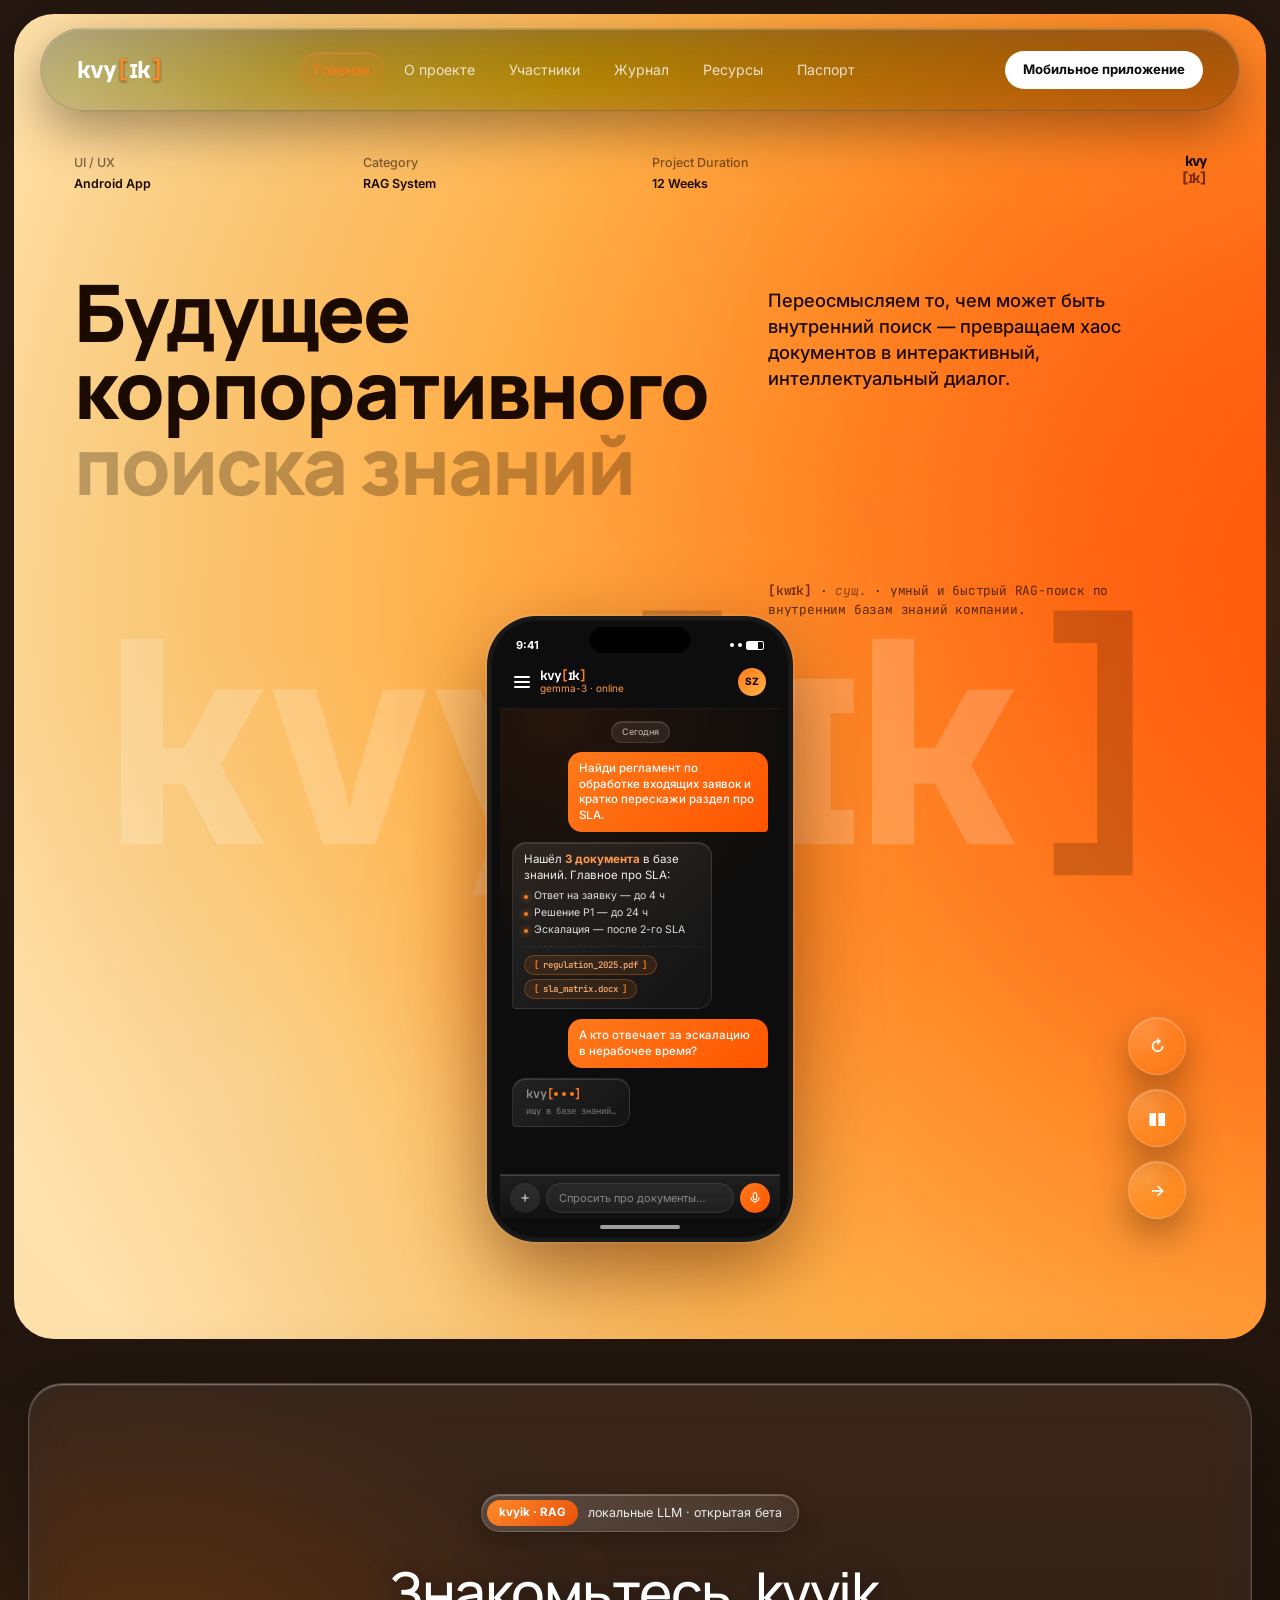
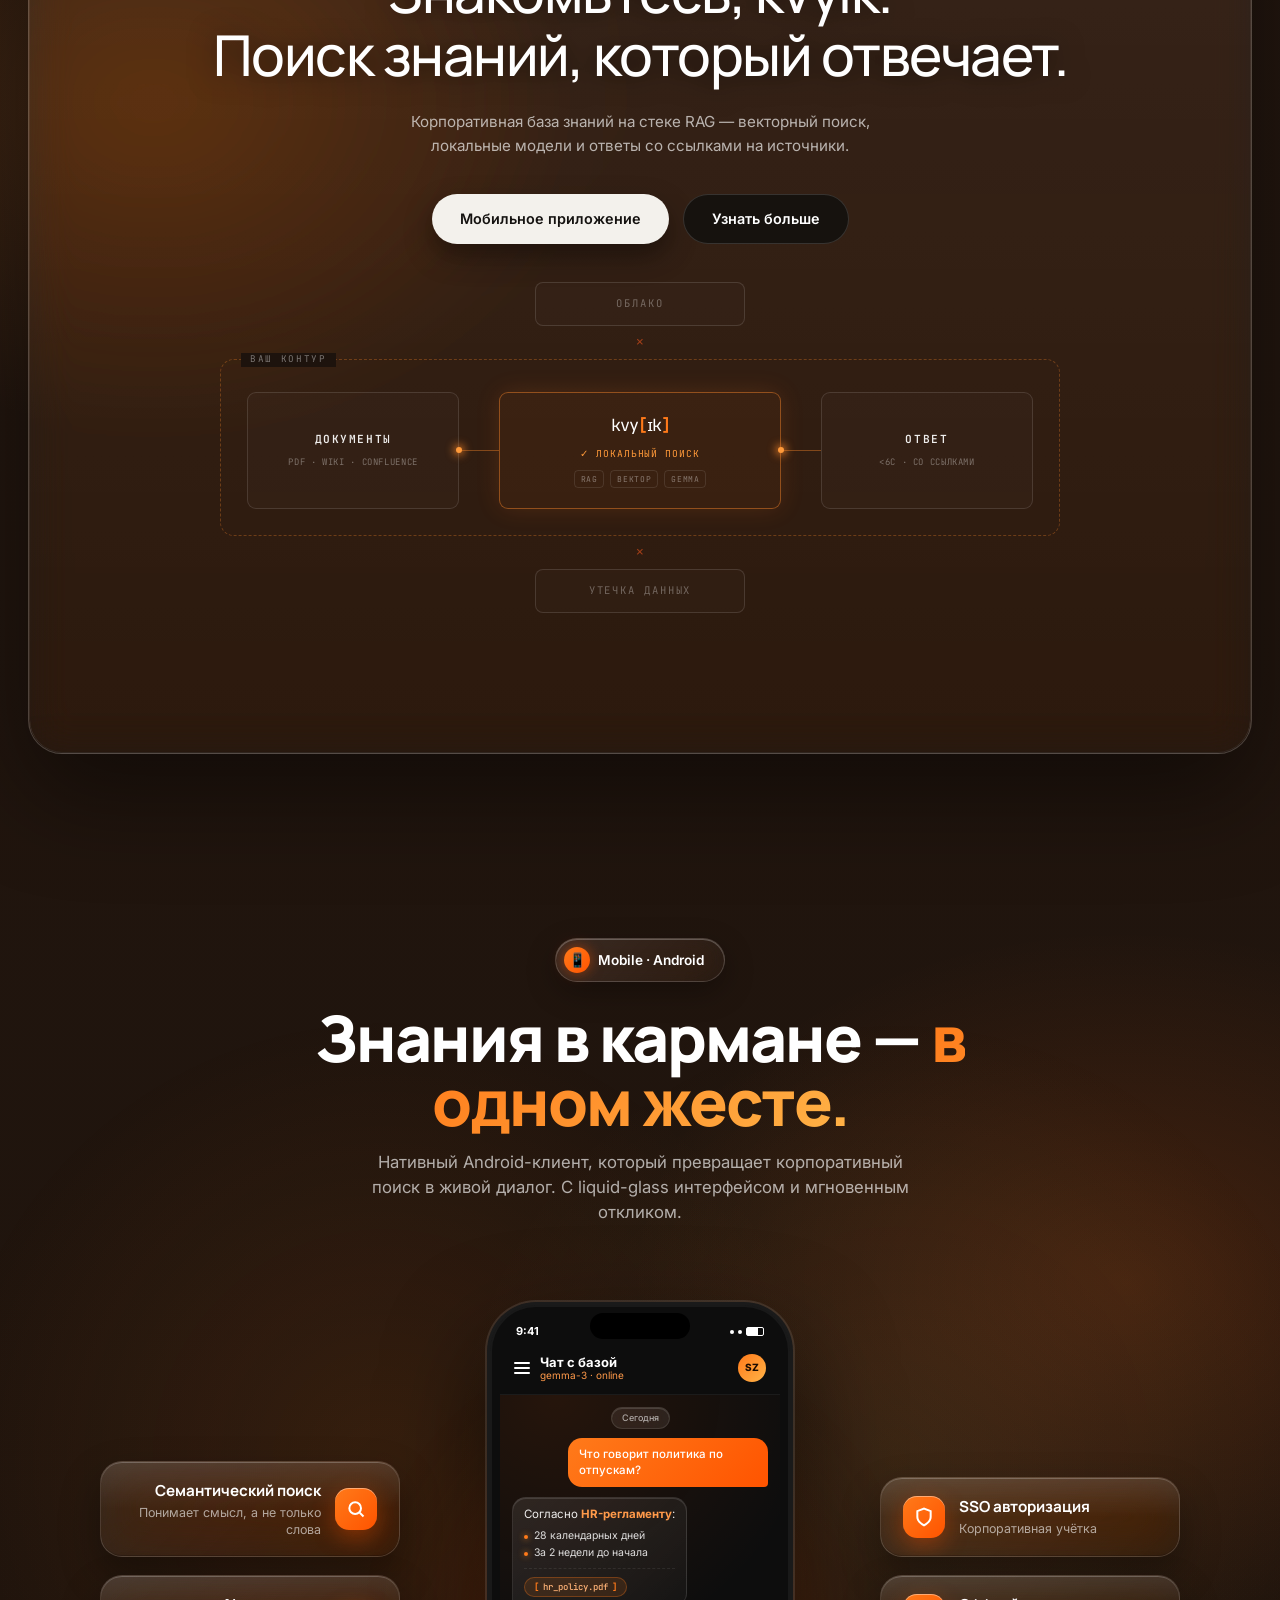
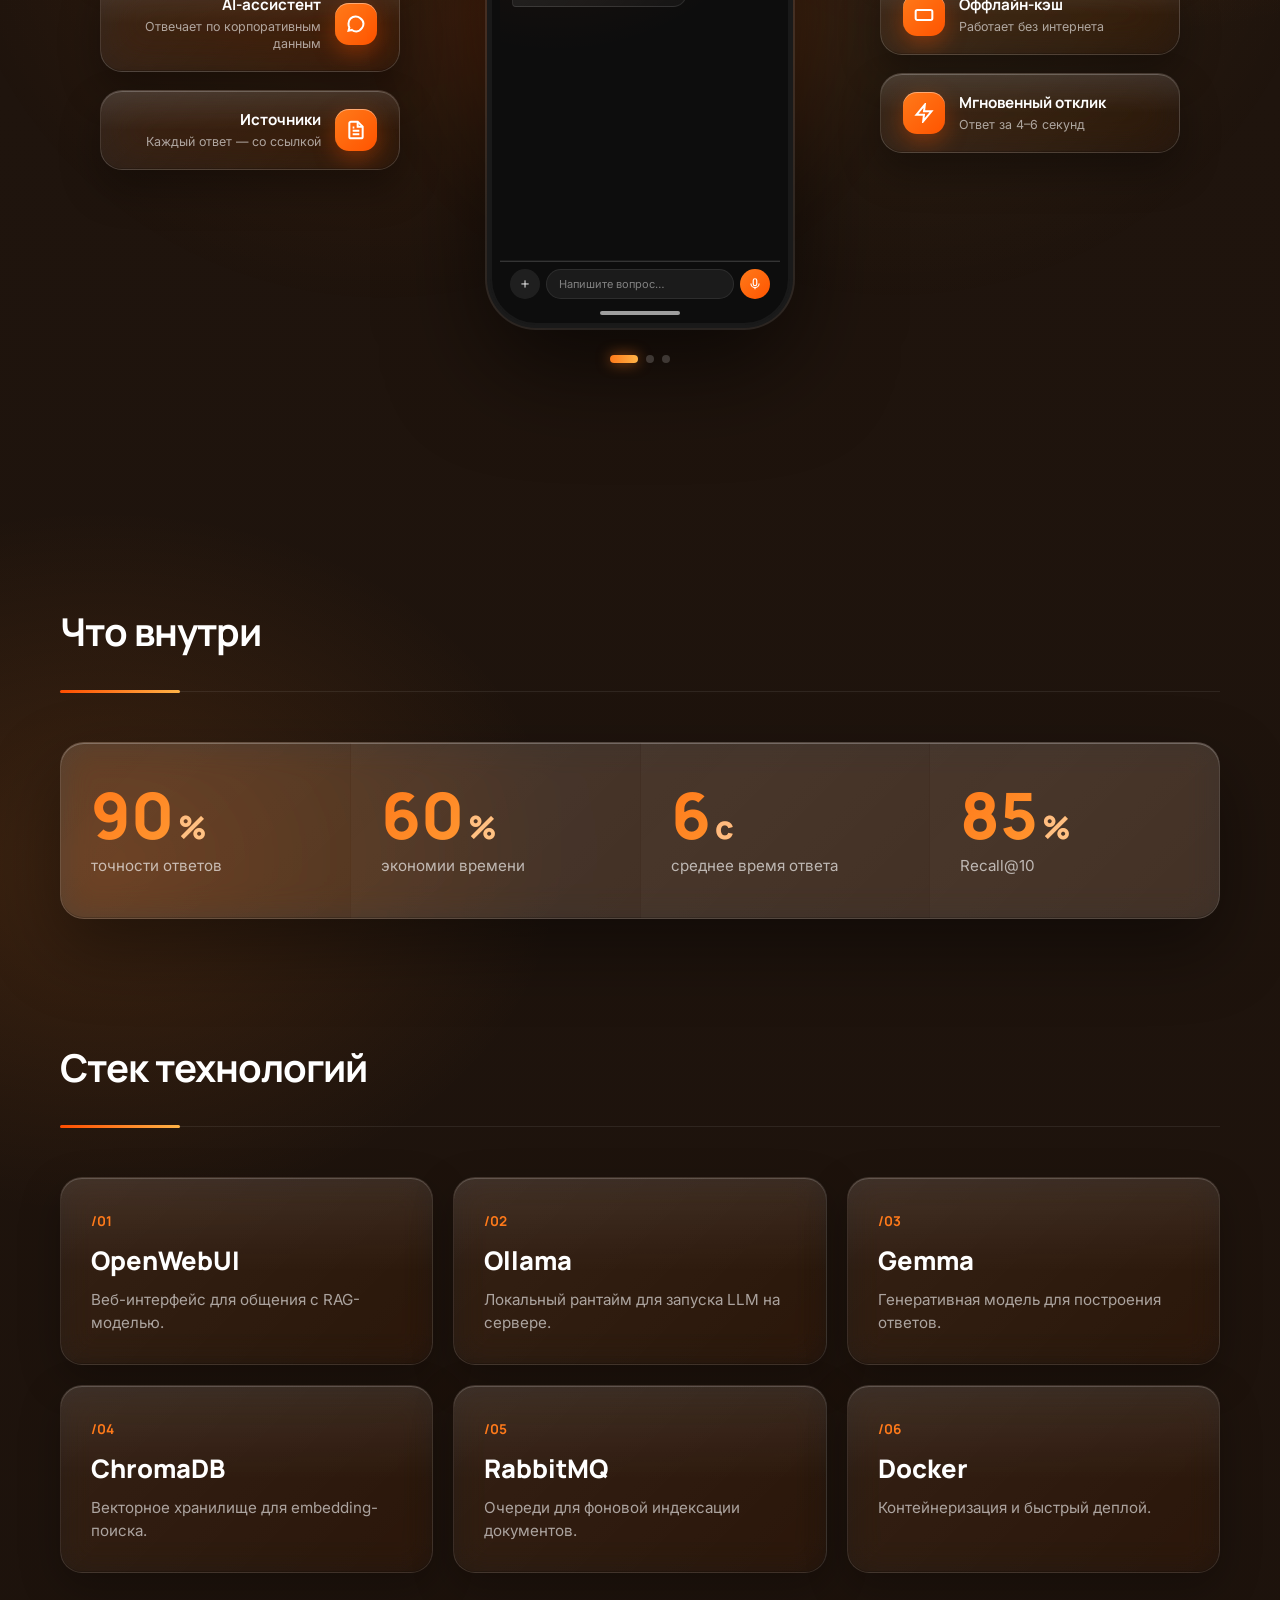
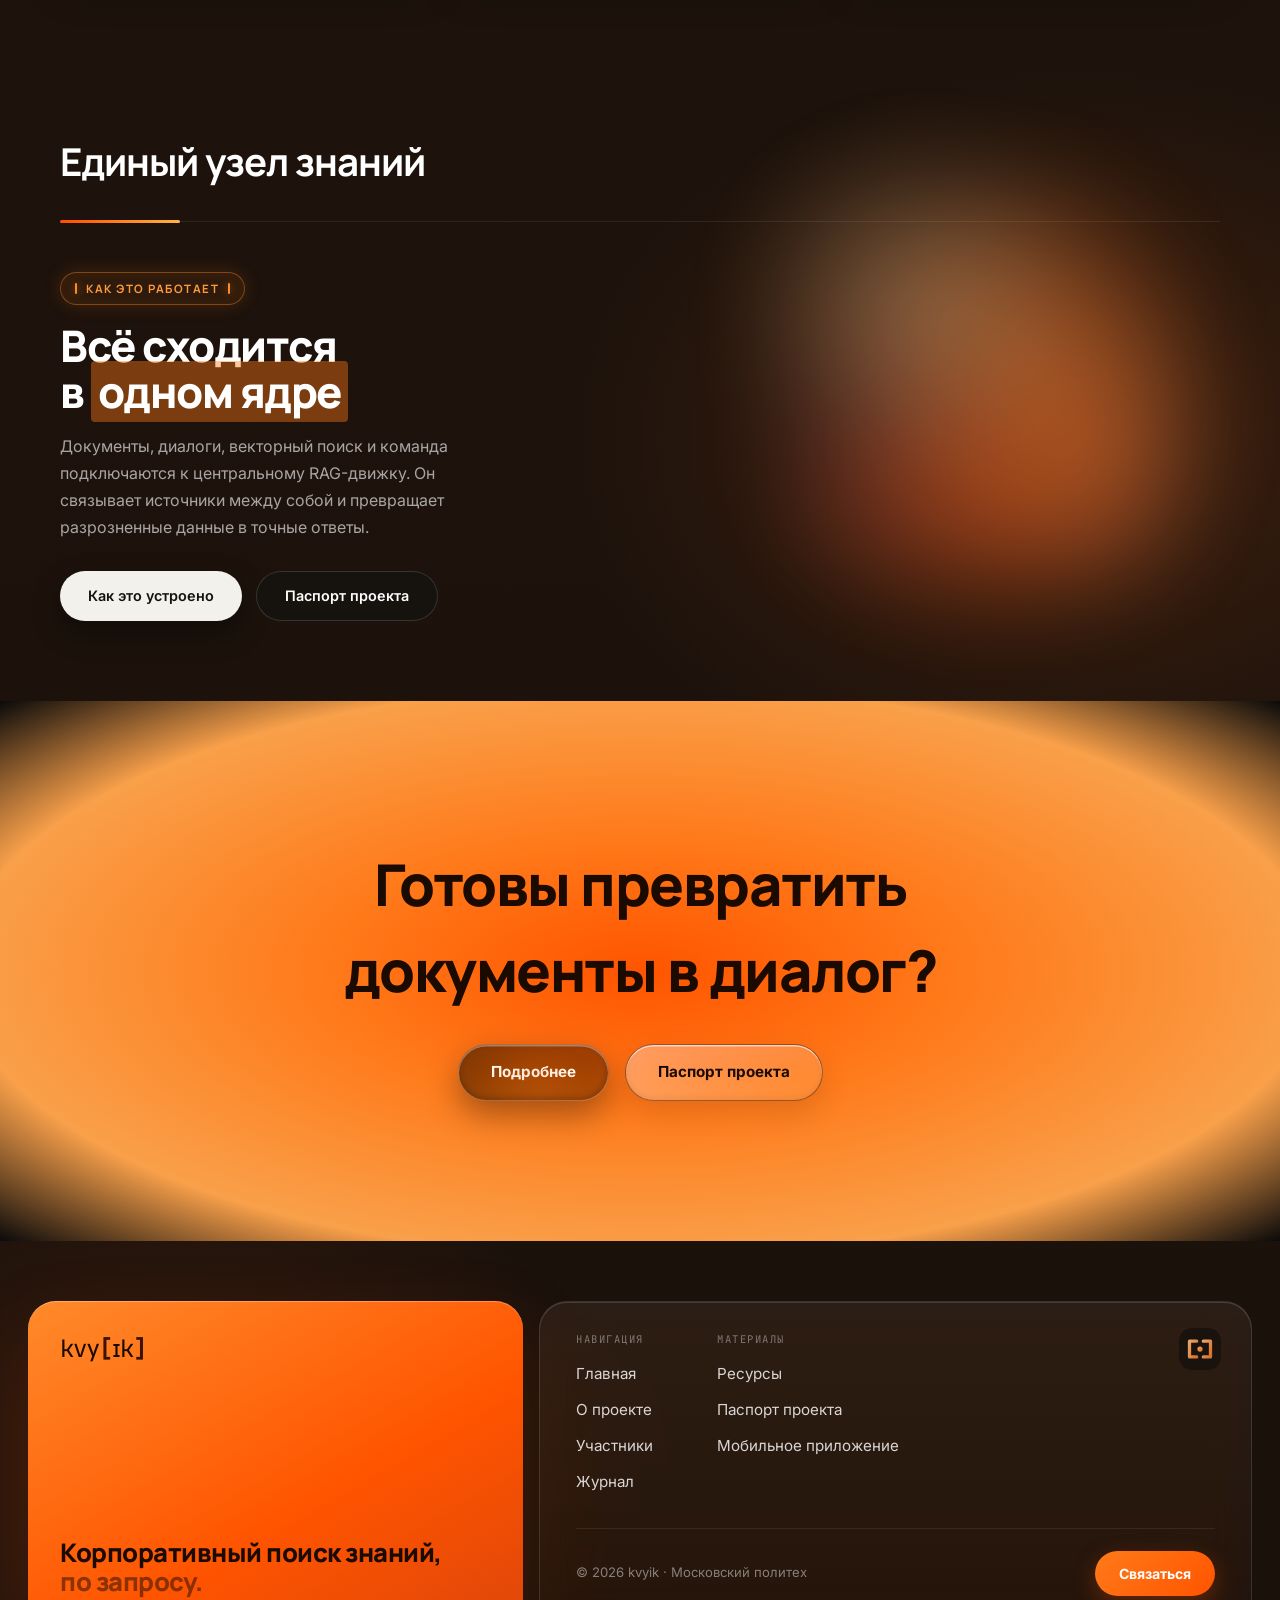
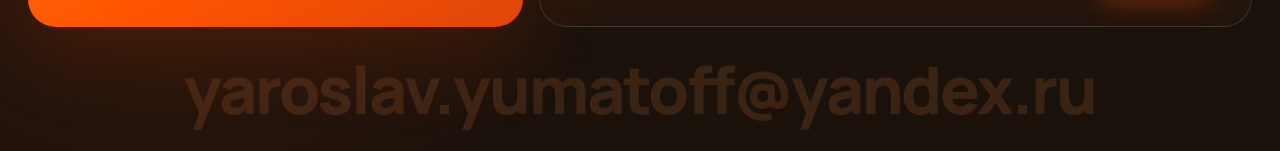
==== site/index.html @ cb96a6ef "feat(site): анимированные искры + дыхание painterly-фона в «Узле знаний» - поднимающиеся оранжевые e" ====
<!DOCTYPE html>
<html lang="ru">
<head>
    <meta charset="UTF-8">
    <meta name="viewport" content="width=device-width, initial-scale=1.0">
    <title>kvyik | RAG-as-a-Service</title>

    <link rel="stylesheet" href="css/style.css">

    <link href="https://fonts.googleapis.com/css2?family=Inter:wght@300;400;500;600;700;800;900&family=Manrope:wght@400;600;700;800&family=JetBrains+Mono:wght@500;700&display=swap" rel="stylesheet">
    <link rel="icon" type="image/svg+xml" href="assets/favicon.svg">
</head>
<body class="kvyyk-body home">

<!-- unified page background — flows below the hero -->
<div class="home-bg" aria-hidden="true"></div>

<div id="progress-bar"></div>

<!-- Liquid Glass refraction filter (feDisplacementMap) -->
<svg class="lg-filter" aria-hidden="true" width="0" height="0" style="position:absolute;overflow:hidden">
    <filter id="lg-distortion" x="-20%" y="-20%" width="140%" height="140%" color-interpolation-filters="sRGB">
        <feTurbulence type="fractalNoise" baseFrequency="0.008 0.011" numOctaves="2" seed="42" result="noise"/>
        <feGaussianBlur in="noise" stdDeviation="2.4" result="soft"/>
        <feDisplacementMap in="SourceGraphic" in2="soft" scale="55" xChannelSelector="R" yChannelSelector="G"/>
    </filter>
</svg>
<nav class="nb-nav">
    <div class="nb-nav-inner">
        <a href="index.html" class="nb-brand kvy-logo kvy-anim"><span class="kvy">kvy</span><span class="kvy-br br-l">[</span><span class="l-ik">ɪk</span><span class="l-dots"><i></i><i></i><i></i></span><span class="kvy-br br-r">]</span></a>
        <ul class="nb-links">
            <li><a href="index.html" class="active-link">Главная</a></li>
            <li><a href="about.html">О проекте</a></li>
            <li><a href="team.html">Участники</a></li>
            <li><a href="journal.html">Журнал</a></li>
            <li><a href="resources.html">Ресурсы</a></li>
            <li><a href="passport.html">Паспорт</a></li>
        </ul>
        <a href="mobile.html" class="nb-mob-btn">Мобильное приложение</a>
    </div>
</nav>

<!-- ============ HERO BLOCK ============ -->
<section class="nb-hero">

    <!-- top meta strip -->
    <div class="nb-meta-strip">
        <div class="nb-meta-col">
            <span class="nb-meta-label">UI / UX</span>
            <span class="nb-meta-val">Android App</span>
        </div>
        <div class="nb-meta-col">
            <span class="nb-meta-label">Category</span>
            <span class="nb-meta-val">RAG System</span>
        </div>
        <div class="nb-meta-col">
            <span class="nb-meta-label">Project Duration</span>
            <span class="nb-meta-val">12 Weeks</span>
        </div>
        <div class="nb-meta-col nb-meta-mark kvy-logo">
            <span>kvy</span><span>[ɪk]</span>
        </div>
    </div>

    <!-- title grid -->
    <div class="nb-hero-grid">
        <h1 class="nb-headline">
            Будущее <br>
            корпоративного <br>
            <span class="nb-ghost">поиска знаний</span>
        </h1>

        <p class="nb-sub">
            Переосмысляем то, чем может быть
            внутренний поиск — превращаем
            хаос документов в интерактивный,
            интеллектуальный диалог.
        </p>

        <p class="nb-dict">
            <span class="nb-ipa">[kwɪk]</span> · <i>сущ.</i> ·
            умный и быстрый RAG-поиск по внутренним базам знаний компании.
        </p>
    </div>

    <!-- giant background brand text -->
    <div class="nb-bg-brand kvy-logo">kvy<span class="kvy-br">[</span>ɪk<span class="kvy-br">]</span></div>

    <!-- left side meta -->
    <div class="nb-side nb-side-left">
        <div class="nb-side-row">
            <span class="nb-side-label">kvyik</span>
            <span class="nb-side-val">RAG App</span>
        </div>
        <div class="nb-side-row nb-side-row-mid">
            <span class="nb-side-label">Project Type:</span>
            <span class="nb-side-val">AI-as-a-Service</span>
        </div>
    </div>

    <!-- right side meta -->
    <div class="nb-side nb-side-right">
        <div class="nb-side-row">
            <span class="nb-side-label">Jun 12</span>
            <span class="nb-side-val">2026</span>
        </div>
        <div class="nb-side-row nb-side-row-mid">
            <span class="nb-side-label">Stack:</span>
            <span class="nb-side-val">
                Ollama<br>
                ChromaDB<br>
                Gemma<br>
                OpenWebUI
            </span>
        </div>
        <div class="nb-side-row">
            <span class="nb-side-label">Location:</span>
            <span class="nb-side-val">Московский политех</span>
        </div>
    </div>

    <!-- ============ ANDROID PHONE MOCKUP — RAG UI ============ -->
    <div class="nb-phone-wrap">

        <!-- soft glow behind phone -->
        <div class="nb-phone-glow"></div>

        <div class="nb-phone">
            <div class="nb-phone-notch"></div>

            <!-- status bar -->
            <div class="nb-status">
                <span class="nb-status-time">9:41</span>
                <div class="nb-status-icons">
                    <span class="nb-dot"></span>
                    <span class="nb-dot"></span>
                    <span class="nb-bat"></span>
                </div>
            </div>

            <!-- app header -->
            <div class="nb-app-head">
                <div class="nb-app-burger">
                    <span></span><span></span><span></span>
                </div>
                <div class="nb-app-title">
                    <span class="nb-app-name kvy-logo">kvy<span class="kvy-br">[</span>ɪk<span class="kvy-br">]</span></span>
                    <span class="nb-app-sub">gemma-3 · online</span>
                </div>
                <div class="nb-app-avatar">SZ</div>
            </div>

            <!-- chat scroll area -->
            <div class="nb-chat">

                <!-- date pill -->
                <div class="nb-chat-pill">Сегодня</div>

                <!-- user msg -->
                <div class="nb-msg nb-msg-user">
                    <div class="nb-bubble nb-bubble-user">
                        Найди регламент по обработке
                        входящих заявок и кратко
                        перескажи раздел про SLA.
                    </div>
                </div>

                <!-- assistant msg -->
                <div class="nb-msg nb-msg-bot">
                    <div class="nb-bubble nb-bubble-bot">
                        <p>Нашёл <b>3 документа</b> в базе знаний.
                        Главное про SLA:</p>
                        <ul class="nb-bubble-list">
                            <li>Ответ на заявку — до 4 ч</li>
                            <li>Решение P1 — до 24 ч</li>
                            <li>Эскалация — после 2-го SLA</li>
                        </ul>

                        <!-- source chips -->
                        <div class="nb-sources">
                            <span class="nb-source-chip kvy-logo"><span class="kvy-br">[</span>regulation_2025.pdf<span class="kvy-br">]</span></span>
                            <span class="nb-source-chip kvy-logo"><span class="kvy-br">[</span>sla_matrix.docx<span class="kvy-br">]</span></span>
                        </div>
                    </div>
                </div>

                <!-- user follow-up -->
                <div class="nb-msg nb-msg-user">
                    <div class="nb-bubble nb-bubble-user">
                        А кто отвечает за эскалацию
                        в нерабочее время?
                    </div>
                </div>

                <!-- loader: searching for the follow-up -->
                <div class="nb-msg nb-msg-bot">
                    <div class="nb-bubble nb-bubble-bot nb-bubble-typing">
                        <span class="kvy-loader">
                            <span class="ll-kvy">kvy</span><span class="ll-bl">[</span><span class="ll-inner"><i></i><i></i><i></i></span><span class="ll-br">]</span>
                        </span>
                        <span class="nb-loader-text">ищу в базе знаний…</span>
                    </div>
                </div>

            </div>

            <!-- composer -->
            <div class="nb-composer">
                <button class="nb-comp-btn">＋</button>
                <div class="nb-comp-field">
                    Спросить про документы…
                </div>
                <button class="nb-comp-mic">
                    <svg viewBox="0 0 24 24" fill="none" stroke="#fff" stroke-width="2">
                        <rect x="9" y="3" width="6" height="12" rx="3"/>
                        <path d="M5 11a7 7 0 0014 0M12 18v3"/>
                    </svg>
                </button>
            </div>

            <!-- home indicator -->
            <div class="nb-home-ind"></div>
        </div>
    </div>

    <!-- floating right action stack -->
    <div class="nb-fab-stack">
        <div class="nb-fab"><span>↻</span></div>
        <div class="nb-fab"><span>▮▮</span></div>
        <div class="nb-fab"><span>→</span></div>
    </div>

</section>

<!-- ============ DARK INSIGHTS BLOCK ============ -->
<section class="nb-dark">

    <div class="nb-dark-badge">
        <span class="nb-db-pill">kvyik · RAG</span>
        локальные LLM · открытая бета
    </div>

    <h2 class="nb-dark-title">
        Знакомьтесь, kvyik.<br>
        Поиск знаний, который отвечает.
    </h2>

    <p class="nb-dark-sub">
        Корпоративная база знаний на стеке RAG —
        векторный поиск, локальные модели и ответы
        со ссылками на источники.
    </p>

    <div class="nb-dark-cta">
        <a href="mobile.html" class="nb-dk-btn light">Мобильное приложение</a>
        <a href="about.html" class="nb-dk-btn dark">Узнать больше</a>
    </div>

    <!-- flying orange data streaks -->
    <div class="nb-dash-field" aria-hidden="true">
        <span class="nb-dash" style="top:4%;width:200px;animation-duration:11s;animation-delay:0s"></span>
        <span class="nb-dash rev" style="top:8%;width:150px;animation-duration:9.5s;animation-delay:2.2s"></span>
        <span class="nb-dash" style="top:12%;width:260px;animation-duration:13s;animation-delay:1.0s"></span>
        <span class="nb-dash rev" style="top:76%;width:180px;animation-duration:10.5s;animation-delay:3.0s"></span>
        <span class="nb-dash" style="top:82%;width:230px;animation-duration:12s;animation-delay:1.4s"></span>
        <span class="nb-dash rev" style="top:88%;width:150px;animation-duration:9s;animation-delay:.5s"></span>
        <span class="nb-dash" style="top:94%;width:280px;animation-duration:14s;animation-delay:2.6s"></span>
    </div>

    <!-- RAG pipeline visualization -->
    <div class="nb-pipe" aria-hidden="true">
        <div class="nb-pipe-off">Облако</div>
        <div class="nb-pipe-cross">✕</div>
        <div class="nb-pipe-flow">
            <span class="nb-pipe-label">Ваш контур</span>
            <div class="nb-pipe-stage">
                <div class="nb-pipe-box">
                    <b>Документы</b>
                    <small>PDF · Wiki · Confluence</small>
                </div>
                <span class="nb-pipe-wire"><i></i></span>
                <div class="nb-pipe-box nb-pipe-core">
                    <span class="nb-pipe-core-name kvy-logo">kvy<span class="kvy-br">[</span>ɪk<span class="kvy-br">]</span></span>
                    <span class="nb-pipe-status">✓ локальный поиск</span>
                    <div class="nb-pipe-tags"><span>RAG</span><span>вектор</span><span>Gemma</span></div>
                </div>
                <span class="nb-pipe-wire"><i></i></span>
                <div class="nb-pipe-box">
                    <b>Ответ</b>
                    <small>&lt;6с · со ссылками</small>
                </div>
            </div>
        </div>
        <div class="nb-pipe-cross">✕</div>
        <div class="nb-pipe-off">Утечка данных</div>
    </div>

</section>

<!-- ============ MOBILE SHOWCASE ============ -->
<section class="nb-showcase" id="mobile-showcase">

    <div class="nb-showcase-head">
        <span class="nb-showcase-eyebrow">
            <span>📱</span>
            <span>Mobile · Android</span>
        </span>
        <h2>
            Знания в кармане —
            <span class="nb-muted">в одном жесте.</span>
        </h2>
        <p>
            Нативный Android-клиент, который превращает
            корпоративный поиск в живой диалог.
            С liquid-glass интерфейсом и мгновенным откликом.
        </p>
    </div>

    <div class="nb-showcase-inner">

        <!-- LEFT feature column -->
        <div class="nb-feat-col nb-feat-col-left">

            <div class="nb-feat-pill" data-anim-delay="0">
                <div class="nb-feat-ico">
                    <svg viewBox="0 0 24 24" fill="none" stroke="white" stroke-width="2.4">
                        <circle cx="11" cy="11" r="7"/>
                        <path d="M21 21l-4.5-4.5"/>
                    </svg>
                </div>
                <div class="nb-feat-text">
                    <div class="nb-feat-title">Семантический поиск</div>
                    <div class="nb-feat-sub">Понимает смысл, а не только слова</div>
                </div>
            </div>

            <div class="nb-feat-pill" data-anim-delay="120">
                <div class="nb-feat-ico">
                    <svg viewBox="0 0 24 24" fill="none" stroke="white" stroke-width="2.4">
                        <path d="M21 11.5a8.38 8.38 0 01-1.9 5.4A8.5 8.5 0 0112.5 21 8.38 8.38 0 017.1 19.1L3 20l1-3.9A8.38 8.38 0 013 11.5 8.5 8.5 0 0111.5 3a8.38 8.38 0 015.4 1.9A8.5 8.5 0 0121 11.5z"/>
                    </svg>
                </div>
                <div class="nb-feat-text">
                    <div class="nb-feat-title">AI-ассистент</div>
                    <div class="nb-feat-sub">Отвечает по корпоративным данным</div>
                </div>
            </div>

            <div class="nb-feat-pill" data-anim-delay="240">
                <div class="nb-feat-ico">
                    <svg viewBox="0 0 24 24" fill="none" stroke="white" stroke-width="2.4">
                        <path d="M14 2H6a2 2 0 00-2 2v16a2 2 0 002 2h12a2 2 0 002-2V8z"/>
                        <path d="M14 2v6h6M16 13H8M16 17H8M10 9H8"/>
                    </svg>
                </div>
                <div class="nb-feat-text">
                    <div class="nb-feat-title">Источники</div>
                    <div class="nb-feat-sub">Каждый ответ — со ссылкой</div>
                </div>
            </div>

        </div>

        <!-- PHONE in center -->
        <div class="nb-sc-phone-wrap">
            <div class="nb-sc-phone-halo"></div>

            <div class="nb-sc-phone">
                <div class="nb-phone-notch"></div>

                <div class="nb-status">
                    <span class="nb-status-time">9:41</span>
                    <div class="nb-status-icons">
                        <span class="nb-dot"></span>
                        <span class="nb-dot"></span>
                        <span class="nb-bat"></span>
                    </div>
                </div>

                <div class="nb-sc-screens">

                    <!-- ============ SCREEN 1 — CHAT ============ -->
                    <div class="nb-sc-screen active" data-screen="0">
                        <div class="nb-app-head">
                            <div class="nb-app-burger"><span></span><span></span><span></span></div>
                            <div class="nb-app-title">
                                <span class="nb-app-name">Чат с базой</span>
                                <span class="nb-app-sub">gemma-3 · online</span>
                            </div>
                            <div class="nb-app-avatar">SZ</div>
                        </div>

                        <div class="nb-chat">
                            <div class="nb-chat-pill">Сегодня</div>
                            <div class="nb-msg nb-msg-user">
                                <div class="nb-bubble nb-bubble-user">
                                    Что говорит политика по отпускам?
                                </div>
                            </div>
                            <div class="nb-msg nb-msg-bot">
                                <div class="nb-bubble nb-bubble-bot">
                                    <p>Согласно <b>HR-регламенту</b>:</p>
                                    <ul class="nb-bubble-list">
                                        <li>28 календарных дней</li>
                                        <li>За 2 недели до начала</li>
                                    </ul>
                                    <div class="nb-sources">
                                        <span class="nb-source-chip kvy-logo"><span class="kvy-br">[</span>hr_policy.pdf<span class="kvy-br">]</span></span>
                                    </div>
                                </div>
                            </div>
                        </div>

                        <div class="nb-composer">
                            <button class="nb-comp-btn">＋</button>
                            <div class="nb-comp-field">Напишите вопрос…</div>
                            <button class="nb-comp-mic">
                                <svg viewBox="0 0 24 24" fill="none" stroke="#fff" stroke-width="2">
                                    <rect x="9" y="3" width="6" height="12" rx="3"/>
                                    <path d="M5 11a7 7 0 0014 0M12 18v3"/>
                                </svg>
                            </button>
                        </div>
                    </div>

                    <!-- ============ SCREEN 2 — DOCS ============ -->
                    <div class="nb-sc-screen" data-screen="1">
                        <div class="nb-app-head">
                            <div class="nb-app-burger"><span></span><span></span><span></span></div>
                            <div class="nb-app-title">
                                <span class="nb-app-name">Документы</span>
                                <span class="nb-app-sub">142 файла · обновлено</span>
                            </div>
                            <div class="nb-app-avatar">SZ</div>
                        </div>

                        <div class="nb-sc-docs">
                            <div class="nb-sc-docs-head">
                                <h4>База знаний</h4>
                                <span>indexed</span>
                            </div>

                            <div class="nb-sc-search">
                                🔍 Поиск по документам…
                            </div>

                            <div class="nb-sc-doc-list">
                                <div class="nb-sc-doc">
                                    <div class="nb-sc-doc-ico">📄</div>
                                    <div class="nb-sc-doc-info">
                                        <div class="nb-sc-doc-name">hr_policy.pdf</div>
                                        <div class="nb-sc-doc-meta">2.4 MB · вчера</div>
                                    </div>
                                    <span class="nb-sc-doc-arrow">›</span>
                                </div>
                                <div class="nb-sc-doc">
                                    <div class="nb-sc-doc-ico b">📊</div>
                                    <div class="nb-sc-doc-info">
                                        <div class="nb-sc-doc-name">sla_matrix.docx</div>
                                        <div class="nb-sc-doc-meta">820 KB · 3 дня назад</div>
                                    </div>
                                    <span class="nb-sc-doc-arrow">›</span>
                                </div>
                                <div class="nb-sc-doc">
                                    <div class="nb-sc-doc-ico c">📋</div>
                                    <div class="nb-sc-doc-info">
                                        <div class="nb-sc-doc-name">regulation_2025</div>
                                        <div class="nb-sc-doc-meta">1.1 MB · неделю</div>
                                    </div>
                                    <span class="nb-sc-doc-arrow">›</span>
                                </div>
                                <div class="nb-sc-doc">
                                    <div class="nb-sc-doc-ico">📐</div>
                                    <div class="nb-sc-doc-info">
                                        <div class="nb-sc-doc-name">tech_specs.md</div>
                                        <div class="nb-sc-doc-meta">312 KB · мес.</div>
                                    </div>
                                    <span class="nb-sc-doc-arrow">›</span>
                                </div>
                            </div>
                        </div>

                        <div class="nb-home-ind"></div>
                    </div>

                    <!-- ============ SCREEN 3 — STATS ============ -->
                    <div class="nb-sc-screen" data-screen="2">
                        <div class="nb-app-head">
                            <div class="nb-app-burger"><span></span><span></span><span></span></div>
                            <div class="nb-app-title">
                                <span class="nb-app-name">Статистика</span>
                                <span class="nb-app-sub">за неделю</span>
                            </div>
                            <div class="nb-app-avatar">SZ</div>
                        </div>

                        <div class="nb-sc-stat">
                            <div class="nb-sc-stat-card">
                                <div class="nb-sc-stat-label">Запросов</div>
                                <div class="nb-sc-stat-val">1 248</div>
                                <div class="nb-sc-stat-trend">↗ +24% за неделю</div>
                                <div class="nb-sc-stat-bars">
                                    <div class="nb-sc-bar"></div>
                                    <div class="nb-sc-bar"></div>
                                    <div class="nb-sc-bar"></div>
                                    <div class="nb-sc-bar"></div>
                                    <div class="nb-sc-bar"></div>
                                    <div class="nb-sc-bar"></div>
                                    <div class="nb-sc-bar"></div>
                                </div>
                            </div>

                            <div class="nb-sc-stat-list">
                                <div class="nb-sc-stat-row">
                                    <span>Точность</span>
                                    <b>92%</b>
                                </div>
                                <div class="nb-sc-stat-row">
                                    <span>Среднее время</span>
                                    <b>4.2с</b>
                                </div>
                                <div class="nb-sc-stat-row">
                                    <span>Активных юзеров</span>
                                    <b>87</b>
                                </div>
                            </div>
                        </div>

                        <div class="nb-home-ind"></div>
                    </div>

                </div>

                <div class="nb-home-ind"></div>
            </div>
        </div>

        <!-- RIGHT feature column -->
        <div class="nb-feat-col nb-feat-col-right">

            <div class="nb-feat-pill" data-anim-delay="60">
                <div class="nb-feat-ico">
                    <svg viewBox="0 0 24 24" fill="none" stroke="white" stroke-width="2.4">
                        <path d="M12 22s8-4 8-10V5l-8-3-8 3v7c0 6 8 10 8 10z"/>
                    </svg>
                </div>
                <div class="nb-feat-text">
                    <div class="nb-feat-title">SSO авторизация</div>
                    <div class="nb-feat-sub">Корпоративная учётка</div>
                </div>
            </div>

            <div class="nb-feat-pill" data-anim-delay="180">
                <div class="nb-feat-ico">
                    <svg viewBox="0 0 24 24" fill="none" stroke="white" stroke-width="2.4">
                        <rect x="2" y="6" width="20" height="12" rx="2"/>
                        <path d="M12 12v.01M7 12v.01M17 12v.01"/>
                    </svg>
                </div>
                <div class="nb-feat-text">
                    <div class="nb-feat-title">Оффлайн-кэш</div>
                    <div class="nb-feat-sub">Работает без интернета</div>
                </div>
            </div>

            <div class="nb-feat-pill" data-anim-delay="300">
                <div class="nb-feat-ico">
                    <svg viewBox="0 0 24 24" fill="none" stroke="white" stroke-width="2.4">
                        <path d="M13 2L3 14h9l-1 8 10-12h-9l1-8z"/>
                    </svg>
                </div>
                <div class="nb-feat-text">
                    <div class="nb-feat-title">Мгновенный отклик</div>
                    <div class="nb-feat-sub">Ответ за 4–6 секунд</div>
                </div>
            </div>

        </div>

    </div>

    <!-- screen indicator dots -->
    <div class="nb-sc-dots">
        <span class="nb-sc-dot active" data-dot="0"></span>
        <span class="nb-sc-dot" data-dot="1"></span>
        <span class="nb-sc-dot" data-dot="2"></span>
    </div>

</section>

<!-- ============ KPI + TECH BLOCKS ============ -->
<section class="nb-section">
    <div class="nb-container">

        <div class="nb-num-row">
            <h3>Что внутри</h3>
        </div>

        <div class="nb-kpi-grid">
            <div class="nb-kpi">
                <span class="nb-kpi-val">90<i>%</i></span>
                <span class="nb-kpi-lbl">точности ответов</span>
            </div>
            <div class="nb-kpi">
                <span class="nb-kpi-val">60<i>%</i></span>
                <span class="nb-kpi-lbl">экономии времени</span>
            </div>
            <div class="nb-kpi">
                <span class="nb-kpi-val">6<i>с</i></span>
                <span class="nb-kpi-lbl">среднее время ответа</span>
            </div>
            <div class="nb-kpi">
                <span class="nb-kpi-val">85<i>%</i></span>
                <span class="nb-kpi-lbl">Recall@10</span>
            </div>
        </div>

        <div class="nb-num-row" style="margin-top:120px;">
            <h3>Стек технологий</h3>
        </div>

        <div class="nb-tech-grid">
            <div class="nb-tech">
                <span class="nb-tech-num">/01</span>
                <h4>OpenWebUI</h4>
                <p>Веб-интерфейс для общения с RAG-моделью.</p>
            </div>
            <div class="nb-tech">
                <span class="nb-tech-num">/02</span>
                <h4>Ollama</h4>
                <p>Локальный рантайм для запуска LLM на сервере.</p>
            </div>
            <div class="nb-tech">
                <span class="nb-tech-num">/03</span>
                <h4>Gemma</h4>
                <p>Генеративная модель для построения ответов.</p>
            </div>
            <div class="nb-tech">
                <span class="nb-tech-num">/04</span>
                <h4>ChromaDB</h4>
                <p>Векторное хранилище для embedding-поиска.</p>
            </div>
            <div class="nb-tech">
                <span class="nb-tech-num">/05</span>
                <h4>RabbitMQ</h4>
                <p>Очереди для фоновой индексации документов.</p>
            </div>
            <div class="nb-tech">
                <span class="nb-tech-num">/06</span>
                <h4>Docker</h4>
                <p>Контейнеризация и быстрый деплой.</p>
            </div>
        </div>

    </div>
</section>

<!-- ============ KNOWLEDGE HUB / ORBIT ============ -->
<section class="nb-section nb-orb-section">
    <div class="nb-container">

        <div class="nb-num-row">
            <h3>Единый узел знаний</h3>
        </div>

        <div class="nb-orb-copy">
            <span class="nb-sec-tag">Как это работает</span>
            <h2>Всё сходится<br>в <span class="nb-hl">одном ядре</span></h2>
            <p>Документы, диалоги, векторный поиск и команда подключаются
               к центральному RAG-движку. Он связывает источники между собой
               и превращает разрозненные данные в точные ответы.</p>
            <div class="nb-orb-cta">
                <a href="about.html" class="nb-dk-btn light">Как это устроено</a>
                <a href="passport.html" class="nb-dk-btn dark">Паспорт проекта</a>
            </div>
        </div>

        <!-- soft painterly orange bloom bleeding in from the right -->
        <div class="nb-paint" aria-hidden="true"></div>

        <!-- rising embers -->
        <div class="nb-embers" aria-hidden="true">
            <span class="nb-ember" style="left:58%;width:5px;height:5px;--dx:16px;animation-duration:6.5s;animation-delay:0s"></span>
            <span class="nb-ember" style="left:66%;width:7px;height:7px;--dx:-20px;animation-duration:8s;animation-delay:1.4s"></span>
            <span class="nb-ember" style="left:73%;width:4px;height:4px;--dx:10px;animation-duration:5.8s;animation-delay:2.6s"></span>
            <span class="nb-ember" style="left:80%;width:6px;height:6px;--dx:-14px;animation-duration:7.4s;animation-delay:.7s"></span>
            <span class="nb-ember" style="left:86%;width:5px;height:5px;--dx:18px;animation-duration:6.9s;animation-delay:3.2s"></span>
            <span class="nb-ember" style="left:63%;width:4px;height:4px;--dx:-8px;animation-duration:9s;animation-delay:4s"></span>
            <span class="nb-ember" style="left:90%;width:7px;height:7px;--dx:12px;animation-duration:8.6s;animation-delay:2s"></span>
            <span class="nb-ember" style="left:77%;width:5px;height:5px;--dx:-16px;animation-duration:7s;animation-delay:5s"></span>
        </div>

    </div>
</section>

<!-- ============ CTA ============ -->
<section class="nb-cta">
    <div class="nb-container">
        <h2>Готовы превратить документы в диалог?</h2>
        <div class="nb-cta-row">
            <a href="about.html" class="nb-cta-btn primary">Подробнее</a>
            <a href="passport.html" class="nb-cta-btn ghost">Паспорт проекта</a>
        </div>
    </div>
</section>

<footer class="nb-footer">
    <div class="nb-container">
        <div class="nb-foot">
            <!-- left orange brand card -->
            <div class="nb-foot-brand">
                <a href="index.html" class="nb-foot-logo kvy-logo">kvy<span class="kvy-br">[</span>ɪk<span class="kvy-br">]</span></a>
                <div class="nb-foot-tagline">
                    Корпоративный поиск знаний,<br>
                    <span>по запросу.</span>
                </div>
            </div>
            <!-- right glass panel -->
            <div class="nb-foot-panel">
                <img src="assets/favicon.svg" alt="kvyik" class="nb-foot-mark">
                <div class="nb-foot-cols">
                    <div class="nb-foot-col">
                        <span class="nb-foot-h">Навигация</span>
                        <a href="index.html">Главная</a>
                        <a href="about.html">О проекте</a>
                        <a href="team.html">Участники</a>
                        <a href="journal.html">Журнал</a>
                    </div>
                    <div class="nb-foot-col">
                        <span class="nb-foot-h">Материалы</span>
                        <a href="resources.html">Ресурсы</a>
                        <a href="passport.html">Паспорт проекта</a>
                        <a href="mobile.html">Мобильное приложение</a>
                    </div>
                </div>
                <div class="nb-foot-row">
                    <span class="nb-foot-copy">© 2026 kvyik · Московский политех</span>
                    <a href="mailto:yaroslav.yumatoff@yandex.ru" class="nb-foot-cta">Связаться</a>
                </div>
            </div>
        </div>
        <div class="nb-foot-email" aria-hidden="true">yaroslav.yumatoff@yandex.ru</div>
    </div>
</footer>

<button id="scrollTopBtn">↑</button>

<script src="js/app.js"></script>
</body>
</html>
---- site/css/style.css ----
/* =========================
   RESET
========================= */
*{margin:0;padding:0;box-sizing:border-box;}
html{scroll-behavior:smooth;}

/* =========================
   LIQUID GLASS — frosted matte
   plain frosted glass: heavy blur, soft tint,
   a single diagonal sheen, warm inner glow.
========================= */
:root{
    --glass-blur: 32px;
    --glass-sat: 180%;
    --glass-tint: rgba(255,255,255,.05);
    --glass-border: rgba(255,255,255,.16);
    --glass-edge-top: rgba(255,255,255,.4);
    --glass-edge-bot: rgba(0,0,0,.22);
    --glass-glow: rgba(255,122,26,.28);
}

/* base liquid-glass — use on dark backgrounds */
.liquid{
    position:relative;
    background:
        linear-gradient(180deg,
            rgba(255,255,255,.07) 0%,
            rgba(255,255,255,.02) 60%,
            rgba(0,0,0,.05) 100%);
    backdrop-filter: blur(var(--glass-blur)) saturate(var(--glass-sat));
    -webkit-backdrop-filter: blur(var(--glass-blur)) saturate(var(--glass-sat));
    border: 1px solid var(--glass-border);
    box-shadow:
        inset 0 1px 0 var(--glass-edge-top),
        inset 0 -1px 0 var(--glass-edge-bot),
        inset 0 0 80px rgba(255,255,255,.04),
        0 30px 80px rgba(0,0,0,.4);
    overflow:hidden;
    isolation:isolate;
}
/* single diagonal sheen — catches light across the surface */
.liquid::before{
    content:"";
    position:absolute;
    inset:0;
    background:
        linear-gradient(135deg,
            rgba(255,255,255,.12) 0%,
            rgba(255,255,255,0) 35%,
            rgba(255,255,255,0) 65%,
            rgba(255,255,255,.05) 100%);
    pointer-events:none;
    border-radius:inherit;
    z-index:1;
}
/* slow-drifting warm inner glow */
.liquid::after{
    content:"";
    position:absolute;
    inset:-30%;
    background:
        radial-gradient(circle at 25% 35%,
            var(--glass-glow), transparent 55%),
        radial-gradient(circle at 75% 65%,
            rgba(255,200,140,.16), transparent 55%);
    filter:blur(60px);
    pointer-events:none;
    z-index:0;
    border-radius:inherit;
}
@keyframes liquidFlow{
    0%,100%{transform:translate(0,0) rotate(0deg);}
    33%{transform:translate(4%,-3%) rotate(60deg);}
    66%{transform:translate(-3%,4%) rotate(140deg);}
}
.liquid > *{position:relative;z-index:2;}

/* light-tinted frosted glass — for orange/light backgrounds */
.liquid-light{
    position:relative;
    background:
        linear-gradient(180deg,
            rgba(255,255,255,.4) 0%,
            rgba(255,255,255,.18) 60%,
            rgba(255,255,255,.08) 100%);
    backdrop-filter: blur(24px) saturate(180%);
    -webkit-backdrop-filter: blur(24px) saturate(180%);
    border:1px solid rgba(255,255,255,.5);
    box-shadow:
        inset 0 1px 0 rgba(255,255,255,.6),
        inset 0 -1px 0 rgba(0,0,0,.1),
        0 25px 55px rgba(80,30,0,.25);
    overflow:hidden;
    isolation:isolate;
}
.liquid-light::before{
    content:"";
    position:absolute;
    inset:0;
    background:linear-gradient(135deg,
        rgba(255,255,255,.3) 0%,
        rgba(255,255,255,0) 40%);
    pointer-events:none;
    border-radius:inherit;
    z-index:1;
}
.liquid-light > *{position:relative;z-index:2;}
body{
    font-family:'Inter',sans-serif;
    background:#0b0b0b;
    /* page is dark by default -> light default text.
       light elements (.nb-mob-btn, .nb-phone-dark, pills)
       set their own dark color explicitly. */
    color:rgba(255,255,255,.9);
    line-height:1.5;
    overflow-x:hidden;
    -webkit-font-smoothing:antialiased;
}

/* scrollbar */
::-webkit-scrollbar{width:10px;}
::-webkit-scrollbar-track{background:#0b0b0b;}
::-webkit-scrollbar-thumb{
    background:linear-gradient(180deg,#ff7a1a,#ffb347);
    border-radius:20px;
}

/* =========================
   NAV
========================= */
.nb-nav{
    position:fixed;
    top:0;left:0;right:0;
    z-index:999;
    padding:28px 40px;
    display:flex;
    justify-content:center;
    pointer-events:none;
}
.nb-nav-inner{
    pointer-events:all;
    width:100%;
    max-width:1220px;
    display:flex;
    align-items:center;
    justify-content:space-between;
    gap:24px;
    padding:22px 36px;
    min-height:74px;
    border-radius:999px;
    background:
        linear-gradient(180deg,
            rgba(20,20,20,.42),
            rgba(20,20,20,.28));
    backdrop-filter:blur(22px) saturate(155%) brightness(1.08);
    -webkit-backdrop-filter:blur(22px) saturate(155%) brightness(1.08);
    border:1px solid rgba(255,255,255,.14);
    box-shadow:
        inset 0 1px 0 rgba(255,255,255,.22),
        inset 0 -1px 0 rgba(0,0,0,.18),
        0 18px 50px rgba(0,0,0,.35);
    transition:transform .4s ease, background .3s ease, max-width .4s ease, box-shadow .3s;
    position:relative;
    overflow:hidden;
}
/* liquid-glass specular edge */
.nb-nav-inner::before{
    content:"";
    position:absolute;
    inset:0;
    background:linear-gradient(135deg,
        rgba(255,255,255,.20) 0%,
        rgba(255,255,255,.02) 22%,
        rgba(255,255,255,0) 46%);
    pointer-events:none;
    border-radius:inherit;
    z-index:1;
}
.nb-nav-inner > *{position:relative;z-index:2;}
.nb-nav-inner.scrolled{
    max-width:1080px;
    background:
        linear-gradient(180deg,
            rgba(20,20,20,.55),
            rgba(20,20,20,.38));
    box-shadow:
        inset 0 1px 0 rgba(255,255,255,.12),
        0 22px 60px rgba(0,0,0,.5);
}
.nb-brand{
    font-weight:800;
    letter-spacing:.5px;
    color:#fff;
    font-size:.95rem;
}
.nb-links{
    list-style:none;
    display:flex;
    gap:6px;
}
.nb-links a{
    display:inline-block;
    color:rgba(255,255,255,.78);
    text-decoration:none;
    font-size:.88rem;
    white-space:nowrap;
    transition:color .25s ease;
    position:relative;
    padding:7px 14px;
    border-radius:20px;
    isolation:isolate;
}
/* liquid glass pill */
.nb-links a::before{
    content:"";
    position:absolute;
    inset:0;
    border-radius:20px;
    background:linear-gradient(135deg,
        rgba(255,255,255,.13) 0%,
        rgba(255,255,255,.05) 100%);
    border:1px solid rgba(255,255,255,.16);
    box-shadow:
        inset 0 1px 0 rgba(255,255,255,.26),
        inset 0 -1px 0 rgba(0,0,0,.06),
        0 6px 20px rgba(0,0,0,.14);
    opacity:0;
    transform:scale(.82);
    transition:opacity .26s ease, transform .38s cubic-bezier(.34,1.56,.64,1);
    z-index:-1;
    pointer-events:none;
}
.nb-links a:hover::before{
    opacity:1;
    transform:scale(1);
}
.nb-links a.active-link::before{
    opacity:1;
    transform:scale(1);
    background:linear-gradient(135deg,
        rgba(255,110,30,.16) 0%,
        rgba(255,80,0,.08) 100%);
    border-color:rgba(255,120,40,.28);
    box-shadow:
        inset 0 1px 0 rgba(255,200,100,.20),
        0 6px 20px rgba(255,80,0,.10);
}
.nb-links a:hover,.active-link{color:#fff !important;}
.nb-mob-btn{
    transition:transform .25s ease, box-shadow .3s ease;
}
.nb-mob-btn:hover{
    transform:scale(1.06) translateY(-1px);
    box-shadow:0 8px 24px rgba(255,255,255,.25);
}
.nb-mob-btn{
    color:#0b0b0b;
    background:#fff;
    text-decoration:none;
    padding:9px 18px;
    border-radius:999px;
    font-weight:700;
    font-size:.82rem;
    white-space:nowrap;
    flex-shrink:0;
}

/* =========================
   HERO — orange/amber gradient
========================= */
.nb-hero{
    position:relative;
    min-height:1180px;
    padding:140px 60px 100px;
    overflow:hidden;
    background:
        radial-gradient(ellipse 70% 60% at 65% 25%,
            #ff4d00 0%,
            #ff6a14 25%,
            #ff8d2a 45%,
            #ffb04a 65%,
            #f9c97a 85%,
            #ffe0a8 100%
        );
    color:#1a0a00;
    background-size:180% 180%;
    animation:nbGradientShift 18s ease-in-out infinite;
}
/* animated grain overlay */
.nb-hero::before{
    content:"";
    position:absolute;
    inset:0;
    background:
        radial-gradient(circle at 20% 80%,
            rgba(255,255,255,.18),transparent 30%),
        radial-gradient(circle at 80% 20%,
            rgba(255,80,0,.22),transparent 35%);
    mix-blend-mode:overlay;
    pointer-events:none;
    animation:nbBlobFloat 12s ease-in-out infinite;
    z-index:0;
}
@keyframes nbBlobFloat{
    0%,100%{transform:translate(0,0) scale(1);}
    33%{transform:translate(4%,-3%) scale(1.05);}
    66%{transform:translate(-3%,4%) scale(.97);}
}
.nb-cursor-glow{
    position:absolute;
    width:520px;height:520px;
    border-radius:50%;
    background:radial-gradient(circle,
        rgba(255,255,255,.28),
        rgba(255,255,255,0) 60%);
    transform:translate(-50%,-50%);
    pointer-events:none;
    opacity:0;
    transition:opacity .35s ease;
    mix-blend-mode:overlay;
    z-index:2;
}

/* giant translucent brand */
.nb-bg-brand{
    position:absolute;
    left:50%;top:55%;
    transform:translate(-50%,-50%);
    font-family:'Manrope',sans-serif;
    font-weight:900;
    font-size:clamp(140px,22vw,360px);
    letter-spacing:-10px;
    color:rgba(255,255,255,.18);
    pointer-events:none;
    white-space:nowrap;
    line-height:.85;
    z-index:1;
    animation:nbBrandBreath 6s ease-in-out infinite;
}
@keyframes nbBrandBreath{
    0%,100%{opacity:.5;letter-spacing:-10px;}
    50%{opacity:.85;letter-spacing:-6px;}
}

/* top meta */
.nb-meta-strip{
    position:relative;
    z-index:5;
    display:grid;
    grid-template-columns:repeat(4,1fr);
    gap:24px;
    padding-bottom:50px;
    border-bottom:1px solid rgba(0,0,0,.0);
}
.nb-meta-col{
    opacity:0;
    animation:nbFadeUp .8s ease forwards;
    display:flex;
    flex-direction:column;
    gap:2px;
    font-size:.78rem;
}
.nb-meta-col:nth-child(1){animation-delay:.05s;}
.nb-meta-col:nth-child(2){animation-delay:.15s;}
.nb-meta-col:nth-child(3){animation-delay:.25s;}
.nb-meta-col:nth-child(4){animation-delay:.35s;}
.nb-meta-label{
    color:rgba(20,8,0,.55);
    font-weight:500;
}
.nb-meta-val{
    color:#1a0a00;
    font-weight:600;
}
.nb-meta-mark{
    text-align:right;
    font-family:'Manrope',sans-serif;
    font-weight:900;
    font-size:.88rem;
    line-height:1.05;
    letter-spacing:.5px;
}
.nb-meta-mark span{display:block;}

/* hero grid */
.nb-hero-grid{
    position:relative;
    z-index:5;
    display:grid;
    grid-template-columns:1.4fr 1fr;
    gap:60px;
    align-items:start;
    margin-top:30px;
}
.nb-headline{
    font-family:'Manrope',sans-serif;
    font-size:clamp(48px,6.2vw,100px);
    font-weight:800;
    line-height:.96;
    letter-spacing:-2px;
    color:#1a0a00;
    opacity:0;
    animation:nbHeadlineIn 1s .1s cubic-bezier(.2,.8,.2,1) forwards;
}
@keyframes nbHeadlineIn{
    0%{opacity:0;transform:translateY(30px);filter:blur(8px);}
    100%{opacity:1;transform:translateY(0);filter:blur(0);}
}
.nb-ghost{
    color:rgba(26,10,0,.28);
    font-weight:800;
    display:inline-block;
    animation:nbGhostBreath 5s ease-in-out infinite;
}
@keyframes nbGhostBreath{
    0%,100%{color:rgba(26,10,0,.28);}
    50%{color:rgba(26,10,0,.42);}
}
.nb-sub{
    font-size:1.15rem;
    color:#1a0a00;
    max-width:380px;
    margin-top:14px;
    line-height:1.4;
    font-weight:500;
    opacity:0;
    animation:nbFadeUp 1s .35s ease forwards;
}
@keyframes nbFadeUp{
    0%{opacity:0;transform:translateY(20px);}
    100%{opacity:1;transform:translateY(0);}
}

/* side meta — plain text */
.nb-side{
    position:absolute;
    z-index:5;
    font-size:.78rem;
    color:#1a0a00;
    display:flex;
    flex-direction:column;
    gap:140px;
    max-width:160px;
    opacity:0;
    animation:nbFadeUp .9s .4s ease forwards;
}
.nb-side-left{
    left:60px;
    top:440px;
}
.nb-side-right{
    right:60px;
    top:420px;
    text-align:right;
}
.nb-side-row{display:flex;flex-direction:column;gap:2px;}
.nb-side-row-mid{margin-top:0;}
.nb-side-label{color:rgba(20,8,0,.55);font-weight:500;}
.nb-side-val{color:#1a0a00;font-weight:600;line-height:1.4;}

/* hide side-meta when viewport can't fit them next to phone */
@media(max-width:1400px){
    .nb-side{display:none;}
}

/* ==========================================
   ANDROID PHONE — RAG UI in center
========================================== */
.nb-phone-wrap{
    position:relative;
    z-index:3;
    width:100%;
    display:flex;
    justify-content:center;
    margin-top:0;
    opacity:0;
    animation:nbPhoneIntro 1.2s .2s cubic-bezier(.2,.8,.2,1) forwards;
}
@keyframes nbPhoneIntro{
    0%{opacity:0;transform:translateY(40px) scale(.92) rotateX(8deg);}
    100%{opacity:1;transform:translateY(0) scale(1) rotateX(0);}
}
.nb-phone-glow{
    position:absolute;
    width:520px;height:520px;
    top:80px;left:50%;
    transform:translateX(-50%);
    background:radial-gradient(circle,
        rgba(255,80,0,.45),
        rgba(255,80,0,0) 65%);
    filter:blur(40px);
    pointer-events:none;
    animation:nbGlowPulse 4s ease-in-out infinite;
}
@keyframes nbGlowPulse{
    0%,100%{opacity:.7;transform:translateX(-50%) scale(1);}
    50%{opacity:1;transform:translateX(-50%) scale(1.15);}
}

.nb-phone{
    position:relative;
    width:300px;
    height:620px;
    background:#0d0d0d;
    border-radius:46px;
    padding:14px 10px 10px;
    box-shadow:
        0 0 0 3px #1a1a1a,
        0 0 0 5px rgba(255,255,255,.08),
        0 30px 80px rgba(80,30,0,.55),
        inset 0 0 0 2px rgba(255,255,255,.04);
    display:flex;
    flex-direction:column;
    overflow:hidden;
    color:#fff;
    font-family:'Inter',sans-serif;
    animation:nbPhoneFloat 6s ease-in-out infinite;
    transition:transform .4s ease;
}
@keyframes nbPhoneFloat{
    0%,100%{transform:translateY(0) rotate(-.5deg);}
    50%{transform:translateY(-14px) rotate(.5deg);}
}
.nb-phone:hover{
    animation-play-state:paused;
    transform:translateY(-10px) scale(1.02);
}
.nb-phone-notch{
    position:absolute;
    top:8px;left:50%;
    transform:translateX(-50%);
    width:100px;height:26px;
    background:#000;
    border-radius:18px;
    z-index:10;
}

/* status bar */
.nb-status{
    display:flex;
    justify-content:space-between;
    align-items:center;
    padding:4px 16px 8px;
    font-size:11px;
    font-weight:600;
    color:#fff;
}
.nb-status-time{font-weight:700;}
.nb-status-icons{display:flex;align-items:center;gap:4px;}
.nb-dot{width:4px;height:4px;border-radius:50%;background:#fff;}
.nb-dot.dark{background:#0d0d0d;}
.nb-bat{
    width:18px;height:9px;
    border:1px solid #fff;
    border-radius:2px;
    position:relative;
    background:linear-gradient(90deg,#fff 70%,transparent 70%);
}
.nb-bat.dark{
    border-color:#0d0d0d;
    background:linear-gradient(90deg,#0d0d0d 70%,transparent 70%);
}

/* app header */
.nb-app-head{
    display:flex;
    align-items:center;
    gap:10px;
    padding:6px 14px 12px;
    border-bottom:1px solid rgba(255,255,255,.06);
}
.nb-app-burger{
    display:flex;
    flex-direction:column;
    gap:3px;
    cursor:pointer;
}
.nb-app-burger span{
    width:16px;height:2px;
    background:#fff;
    border-radius:2px;
}
.nb-app-title{
    flex:1;
    display:flex;
    flex-direction:column;
    line-height:1.1;
}
.nb-app-name{font-weight:700;font-size:13px;}
.nb-app-sub{font-size:10px;color:#ff9a4a;}
.nb-app-avatar{
    width:28px;height:28px;
    border-radius:50%;
    background:linear-gradient(135deg,#ff7a1a,#ffb347);
    color:#1a0a00;
    font-size:10px;
    font-weight:800;
    display:flex;
    align-items:center;
    justify-content:center;
}

/* chat area */
.nb-chat{
    flex:1;
    padding:12px;
    display:flex;
    flex-direction:column;
    gap:10px;
    overflow:hidden;
    background:
        radial-gradient(circle at 20% 0%,
            rgba(255,90,0,.10),
            transparent 50%),
        #0d0d0d;
}
.nb-chat-pill{
    align-self:center;
    font-size:9px;
    padding:3px 10px;
    border-radius:999px;
    background:rgba(255,255,255,.08);
    backdrop-filter:blur(10px) saturate(150%);
    -webkit-backdrop-filter:blur(10px) saturate(150%);
    border:1px solid rgba(255,255,255,.10);
    box-shadow:inset 0 1px 0 rgba(255,255,255,.14);
    color:rgba(255,255,255,.6);
    font-weight:500;
}

.nb-msg{
    display:flex;
    gap:6px;
    align-items:flex-start;
    opacity:0;
    animation:nbMsgIn .55s cubic-bezier(.2,.8,.2,1) forwards;
}
.nb-chat .nb-chat-pill{
    opacity:0;
    animation:nbMsgIn .55s 1s ease forwards;
}
.nb-chat .nb-msg:nth-of-type(2){animation-delay:1.4s;}
.nb-chat .nb-msg:nth-of-type(3){animation-delay:2.4s;}
.nb-chat .nb-msg:nth-of-type(4){animation-delay:3.4s;}
@keyframes nbMsgIn{
    0%{opacity:0;transform:translateY(12px) scale(.96);}
    100%{opacity:1;transform:translateY(0) scale(1);}
}
.nb-msg-user{justify-content:flex-end;}
.nb-msg-bot{justify-content:flex-start;}

.nb-bot-avatar{
    width:22px;height:22px;
    border-radius:50%;
    background:#1a1a1a;
    border:1px solid rgba(255,122,26,.5);
    display:flex;
    align-items:center;
    justify-content:center;
    flex-shrink:0;
}
.nb-bot-avatar svg{width:12px;height:12px;}
.nb-bot-avatar-typing{
    animation:pulseGlow 1.4s infinite;
}
@keyframes pulseGlow{
    0%,100%{box-shadow:0 0 0 0 rgba(255,122,26,.5);}
    50%{box-shadow:0 0 0 4px rgba(255,122,26,0);}
}

.nb-bubble{
    max-width:78%;
    padding:9px 11px;
    border-radius:14px;
    font-size:11.5px;
    line-height:1.35;
}
.nb-bubble-user{
    background:linear-gradient(135deg,#ff7a1a,#ff5400);
    color:#fff;
    border-bottom-right-radius:4px;
    font-weight:500;
}
.nb-bubble-bot{
    background:linear-gradient(135deg,rgba(255,255,255,.09),rgba(255,255,255,.03));
    backdrop-filter:blur(12px) saturate(160%);
    -webkit-backdrop-filter:blur(12px) saturate(160%);
    border:1px solid rgba(255,255,255,.10);
    box-shadow:inset 0 1px 0 rgba(255,255,255,.12);
    color:rgba(255,255,255,.92);
    border-bottom-left-radius:4px;
}
.nb-bubble-bot p{margin:0 0 6px;}
.nb-bubble-bot b{color:#ff9a4a;font-weight:700;}
.nb-bubble-list{
    list-style:none;
    margin:6px 0;
    padding:0;
    display:flex;
    flex-direction:column;
    gap:3px;
}
.nb-bubble-list li{
    font-size:10.5px;
    padding-left:10px;
    position:relative;
    color:rgba(255,255,255,.85);
}
.nb-bubble-list li::before{
    content:"";
    position:absolute;
    left:0;top:6px;
    width:4px;height:4px;
    border-radius:50%;
    background:#ff7a1a;
    box-shadow:0 0 6px rgba(255,138,42,.9);
}

/* sources */
.nb-sources{
    display:flex;
    flex-wrap:wrap;
    gap:4px;
    margin-top:8px;
    padding-top:8px;
    border-top:1px dashed rgba(255,255,255,.08);
}
.nb-source-chip{
    display:inline-flex;
    align-items:center;
    gap:4px;
    padding:3px 7px 3px 3px;
    border-radius:999px;
    background:rgba(255,122,26,.12);
    border:1px solid rgba(255,122,26,.3);
    font-size:9.5px;
    color:#ffb377;
    font-weight:500;
}
.nb-source-num{
    width:13px;height:13px;
    border-radius:50%;
    background:#ff7a1a;
    color:#fff;
    display:flex;
    align-items:center;
    justify-content:center;
    font-size:8.5px;
    font-weight:700;
}

/* typing dots */
.nb-bubble-typing{
    display:flex;
    flex-direction:column;
    align-items:flex-start;
    gap:5px;
    padding:9px 13px;
}
.nb-typ{
    width:6px;height:6px;
    border-radius:50%;
    background:#ff7a1a;
    animation:typ 1.2s infinite;
}
.nb-typ:nth-child(2){animation-delay:.2s;}
.nb-typ:nth-child(3){animation-delay:.4s;}
@keyframes typ{
    0%,60%,100%{opacity:.3;transform:translateY(0);}
    30%{opacity:1;transform:translateY(-3px);}
}

/* composer */
.nb-composer{
    display:flex;
    align-items:center;
    gap:6px;
    padding:8px 10px 6px;
    background:linear-gradient(180deg,rgba(255,255,255,.08),rgba(255,255,255,.02));
    backdrop-filter:blur(16px) saturate(170%);
    -webkit-backdrop-filter:blur(16px) saturate(170%);
    border-top:1px solid rgba(255,255,255,.12);
    box-shadow:inset 0 1px 0 rgba(255,255,255,.16);
}
.nb-comp-btn,.nb-comp-mic{
    width:30px;height:30px;
    border-radius:50%;
    border:none;
    cursor:pointer;
    display:flex;
    align-items:center;
    justify-content:center;
    flex-shrink:0;
}
.nb-comp-btn{
    background:rgba(255,255,255,.08);
    color:#fff;
    font-size:14px;
}
.nb-comp-mic{
    background:linear-gradient(135deg,#ff7a1a,#ff5400);
}
.nb-comp-mic svg{width:14px;height:14px;}
.nb-comp-field{
    flex:1;
    height:30px;
    border-radius:999px;
    background:rgba(255,255,255,.06);
    border:1px solid rgba(255,255,255,.08);
    padding:0 12px;
    display:flex;
    align-items:center;
    font-size:11px;
    color:rgba(255,255,255,.45);
}

.nb-home-ind{
    width:80px;height:4px;
    border-radius:4px;
    background:rgba(255,255,255,.6);
    margin:6px auto 0;
}
.nb-home-ind.dark{background:rgba(0,0,0,.3);}

/* floating FABs */
.nb-fab-stack{
    position:absolute;
    right:80px;
    bottom:120px;
    display:flex;
    flex-direction:column;
    gap:14px;
    z-index:5;
}
.nb-fab{
    width:58px;height:58px;
    border-radius:50%;
    background:
        radial-gradient(circle at 35% 30%,
            rgba(255,255,255,.16),
            rgba(255,255,255,.04) 60%,
            rgba(0,0,0,.05) 100%);
    backdrop-filter:blur(28px) saturate(160%);
    -webkit-backdrop-filter:blur(28px) saturate(160%);
    border:1px solid rgba(255,255,255,.20);
    display:flex;
    align-items:center;
    justify-content:center;
    color:#fff;
    font-weight:600;
    font-size:1rem;
    box-shadow:
        inset 0 1px 0 rgba(255,255,255,.22),
        0 16px 38px rgba(0,0,0,.35),
        0 0 0 1px rgba(255,255,255,.04);
    cursor:pointer;
    transition:transform .4s cubic-bezier(.2,.8,.2,1),
               box-shadow .4s cubic-bezier(.2,.8,.2,1),
               border-color .3s;
    opacity:0;
    animation:nbFabIn .8s ease forwards, nbFabFloat 4s ease-in-out infinite;
    position:relative;
    overflow:hidden;
    isolation:isolate;
}
/* soft diagonal sheen */
.nb-fab::before{
    content:"";
    position:absolute;
    inset:0;
    background:linear-gradient(135deg,
        rgba(255,255,255,.10) 0%,
        rgba(255,255,255,0) 45%);
    pointer-events:none;
    border-radius:inherit;
    z-index:1;
}
/* warm halo on hover */
.nb-fab::after{
    content:"";
    position:absolute;
    inset:-4px;
    border-radius:inherit;
    background:radial-gradient(circle,
        rgba(255,122,26,.55), transparent 70%);
    opacity:0;
    transition:opacity .4s ease;
    z-index:-1;
    pointer-events:none;
    filter:blur(10px);
}
.nb-fab > *{position:relative;z-index:2;}
.nb-fab:nth-child(1){animation-delay:.6s,1s;}
.nb-fab:nth-child(2){animation-delay:.75s,1.4s;}
.nb-fab:nth-child(3){animation-delay:.9s,1.8s;}
@keyframes nbFabIn{
    0%{opacity:0;transform:translateX(20px) scale(.7);}
    100%{opacity:1;transform:translateX(0) scale(1);}
}
@keyframes nbFabFloat{
    0%,100%{transform:translateY(0);}
    50%{transform:translateY(-6px);}
}
.nb-fab:hover{
    transform:scale(1.12);
    border-color:rgba(255,170,80,.45);
    box-shadow:
        inset 0 1px 0 rgba(255,255,255,.28),
        0 22px 50px rgba(255,90,20,.35),
        0 0 0 1px rgba(255,170,80,.3);
}
.nb-fab:hover::after{opacity:1;}
.nb-fab:active{transform:scale(.96);transition-duration:.15s;}

/* =========================
   DARK INSIGHTS BLOCK
========================= */
.nb-dark{
    color:#fff;
    margin:24px;
    padding:110px 60px 140px;
    position:relative;
    overflow:hidden;
    isolation:isolate;
    text-align:center;
    border-radius:36px;
    background:
        url("data:image/svg+xml,%3Csvg xmlns='http://www.w3.org/2000/svg' viewBox='0 0 1600 1100' preserveAspectRatio='xMidYMid slice'%3E%3Cdefs%3E%3ClinearGradient id='f1' x1='0' y1='0' x2='0' y2='1'%3E%3Cstop offset='0%25' stop-color='%23ffc274'/%3E%3Cstop offset='30%25' stop-color='%23ff8a2a'/%3E%3Cstop offset='100%25' stop-color='%23a84106'/%3E%3C/linearGradient%3E%3ClinearGradient id='f2' x1='0' y1='1' x2='0' y2='0'%3E%3Cstop offset='0%25' stop-color='%23ff9a3a'/%3E%3Cstop offset='100%25' stop-color='%237a2e06'/%3E%3C/linearGradient%3E%3Cfilter id='m' x='-20%25' y='-20%25' width='140%25' height='140%25'%3E%3CfeGaussianBlur stdDeviation='22'/%3E%3C/filter%3E%3Cfilter id='m2' x='-40%25' y='-40%25' width='180%25' height='180%25'%3E%3CfeGaussianBlur stdDeviation='55'/%3E%3C/filter%3E%3C/defs%3E%3Crect width='1600' height='1100' fill='%23070503'/%3E%3Cpath d='M0,330C80,300,140,420,230,440C320,460,360,560,460,600C560,640,620,720,800,750C980,720,1040,640,1140,600C1240,560,1280,460,1370,440C1460,420,1520,300,1600,330L1600,1100L0,1100Z' fill='url(%23f1)' filter='url(%23m)'/%3E%3Cpath d='M0,0L1600,0L1600,180C1520,220,1470,330,1370,310C1270,290,1230,190,1130,180C1030,170,980,240,800,250C620,240,570,170,470,180C370,190,330,290,230,310C130,330,80,220,0,180Z' fill='url(%23f2)' opacity='.9' filter='url(%23m)'/%3E%3Cellipse cx='800' cy='430' rx='520' ry='360' fill='%23000000' opacity='.5' filter='url(%23m2)'/%3E%3Cg stroke='%23ffffff' stroke-opacity='.04' stroke-width='2'%3E%3Cline x1='200' y1='0' x2='200' y2='1100'/%3E%3Cline x1='400' y1='0' x2='400' y2='1100'/%3E%3Cline x1='600' y1='0' x2='600' y2='1100'/%3E%3Cline x1='800' y1='0' x2='800' y2='1100'/%3E%3Cline x1='1000' y1='0' x2='1000' y2='1100'/%3E%3Cline x1='1200' y1='0' x2='1200' y2='1100'/%3E%3Cline x1='1400' y1='0' x2='1400' y2='1100'/%3E%3C/g%3E%3Cg stroke='%23ffb05a' stroke-opacity='.3' stroke-width='2' fill='none'%3E%3Cpath d='M120,800H340V900H560'/%3E%3Cpath d='M1480,740H1260V860H1040'/%3E%3Cpath d='M900,1000H1120V920'/%3E%3Cpath d='M480,970H300V1040'/%3E%3Crect x='336' y='896' width='9' height='9'/%3E%3Crect x='1035' y='855' width='9' height='9'/%3E%3Crect x='1115' y='915' width='9' height='9'/%3E%3Crect x='296' y='1035' width='9' height='9'/%3E%3C/g%3E%3Cg fill='%23ffd9a0'%3E%3Ccircle cx='560' cy='900' r='3'/%3E%3Ccircle cx='900' cy='1000' r='3'/%3E%3Ccircle cx='1480' cy='740' r='3'/%3E%3Ccircle cx='120' cy='800' r='3'/%3E%3C/g%3E%3C/svg%3E") center/cover no-repeat,
        #070503;
    background-color:#070503;
}
/* inner glass rim of the dark panel */
.nb-dark::before{
    content:"";
    position:absolute;
    inset:0;
    border:1px solid rgba(255,255,255,.08);
    border-radius:inherit;
    box-shadow:inset 0 1px 0 rgba(255,255,255,.10);
    pointer-events:none;
    z-index:2;
}
/* badge pill */
.nb-dark-badge{
    display:inline-flex;
    align-items:center;
    gap:10px;
    background:linear-gradient(135deg,rgba(255,255,255,.14),rgba(255,255,255,.05));
    backdrop-filter:blur(18px) saturate(180%);
    -webkit-backdrop-filter:blur(18px) saturate(180%);
    border:1px solid rgba(255,255,255,.2);
    border-radius:999px;
    padding:5px 16px 5px 5px;
    font-size:.78rem;
    color:rgba(255,255,255,.9);
    box-shadow:inset 0 1px 0 rgba(255,255,255,.25),0 8px 24px rgba(0,0,0,.25);
}
.nb-db-pill{
    background:linear-gradient(135deg,#ff8a2a,#e6510a);
    border-radius:999px;
    padding:4px 12px;
    font-size:.72rem;
    font-weight:700;
    color:#fff;
}
.nb-dark-title{
    margin:28px auto 0;
    max-width:1000px;
    font-family:'Manrope',sans-serif;
    font-weight:500;
    font-size:clamp(34px,4.4vw,62px);
    line-height:1.12;
    letter-spacing:-1.5px;
    color:#fff;
}
.nb-dark-sub{
    max-width:540px;
    margin:24px auto 0;
    color:rgba(255,255,255,.66);
    font-size:.95rem;
    line-height:1.6;
}
.nb-dark-cta{
    display:flex;
    gap:14px;
    justify-content:center;
    margin-top:36px;
    flex-wrap:wrap;
}
.nb-dk-btn{
    display:inline-flex;
    align-items:center;
    padding:13px 28px;
    border-radius:999px;
    font-size:.9rem;
    font-weight:600;
    text-decoration:none;
    transition:transform .25s ease, box-shadow .25s ease;
}
.nb-dk-btn.light{
    background:#f3f1ec;
    color:#141210;
    box-shadow:0 12px 28px rgba(0,0,0,.4);
}
.nb-dk-btn.dark{
    background:#16120e;
    color:#fff;
    border:1px solid rgba(255,255,255,.14);
}
.nb-dk-btn:hover{transform:translateY(-2px);}
/* eclipse orb */
.nb-dark-orb{
    width:132px;height:132px;
    margin:80px auto 0;
    border-radius:50%;
    background:#0c0907;
    display:flex;
    align-items:center;
    justify-content:center;
    box-shadow:
        0 0 0 10px rgba(255,255,255,.04),
        0 24px 60px rgba(0,0,0,.65),
        inset 0 2px 8px rgba(255,255,255,.08);
}
.nb-orb-core{
    width:66px;height:66px;
    border-radius:50%;
    background:radial-gradient(circle at 35% 35%,#ffe0b0,#ff8a2a 45%,#e65510 72%);
    position:relative;
    overflow:hidden;
}
.nb-orb-core::after{
    content:"";
    position:absolute;
    width:56px;height:56px;
    border-radius:50%;
    background:#0c0907;
    top:-12px;right:-12px;
}
/* floating feature tags */
.nb-dark .nb-tag-float{
    position:absolute;
    display:inline-flex;
    align-items:center;
    gap:7px;
    padding:7px 15px;
    border-radius:999px;
    background:rgba(28,16,8,.55);
    border:1px solid rgba(255,255,255,.15);
    color:rgba(255,240,225,.82);
    font-size:.74rem;
    z-index:1;
}
.nb-dark .nb-tag-float::before{
    content:"";
    width:5px;height:5px;
    border-radius:50%;
    background:#ffb866;
}
@media(max-width:760px){
    .nb-dark{margin:10px;border-radius:22px;}
    .nb-dark .nb-tag-float{display:none;}
}
.nb-dark > *{position:relative;z-index:1;}
.nb-dark-meta{
    display:flex;
    justify-content:space-between;
    font-size:.78rem;
    color:rgba(255,255,255,.55);
    padding-bottom:60px;
    border-bottom:1px solid rgba(255,255,255,.1);
}
.nb-dark-grid{
    display:grid;
    grid-template-columns:200px 1fr;
    gap:40px;
    margin-top:60px;
    align-items:start;
}
.nb-dark-num{
    font-family:'Manrope',sans-serif;
    font-weight:700;
    font-size:.95rem;
    color:rgba(255,255,255,.6);
}
.nb-dark-num-label{
    color:#fff;
    margin-top:6px;
    font-weight:700;
}
.nb-insights-tag{
    display:inline-flex;
    align-items:center;
    gap:8px;
    font-size:.85rem;
    color:rgba(255,255,255,.9);
    margin-bottom:30px;
    padding:6px 16px 6px 6px;
    border:1px solid rgba(255,255,255,.18);
    border-radius:999px;
    background:
        linear-gradient(135deg,
            rgba(255,255,255,.1),
            rgba(255,255,255,.02));
    backdrop-filter:blur(18px) saturate(180%);
    -webkit-backdrop-filter:blur(18px) saturate(180%);
    box-shadow:
        inset 0 1px 0 rgba(255,255,255,.22),
        inset 0 -1px 0 rgba(0,0,0,.18),
        0 10px 30px rgba(0,0,0,.3);
}
.nb-ins-ico{
    width:22px;height:22px;
    border-radius:50%;
    background:rgba(255,255,255,.12);
    display:inline-flex;
    align-items:center;
    justify-content:center;
}
.nb-dark-headline h2{
    font-family:'Manrope',sans-serif;
    font-weight:700;
    font-size:clamp(34px,4.5vw,68px);
    line-height:1.05;
    letter-spacing:-1.5px;
}
.nb-muted{color:rgba(255,255,255,.42);}

/* second phone */
.nb-phone2-wrap{
    position:relative;
    margin-top:80px;
    display:flex;
    justify-content:center;
    align-items:center;
    gap:60px;
}
.nb-phone-dark{
    background:#fafafa;
    color:#0d0d0d;
    box-shadow:
        0 0 0 3px #1a1a1a,
        0 0 0 5px rgba(255,255,255,.05),
        0 30px 80px rgba(0,0,0,.6);
}
.nb-phone-dark .nb-status{color:#0d0d0d;}
.nb-phone-dark .nb-phone-notch{background:#0d0d0d;}
.nb-app-head-dark{
    border-bottom:1px solid rgba(0,0,0,.06);
    justify-content:space-between;
}
.nb-brand-mini{
    font-family:'Manrope',sans-serif;
    font-weight:800;
    color:#0d0d0d;
    font-size:13px;
    letter-spacing:.5px;
}
.nb-app-avatar-dark{
    background:linear-gradient(135deg,#ff7a1a,#ff5400);
    color:#fff;
}

.nb-search-bar{
    margin:14px 14px 0;
    padding:10px 12px;
    border-radius:999px;
    background:#fff;
    border:1px solid rgba(255,122,26,.5);
    display:flex;
    align-items:center;
    justify-content:space-between;
    font-size:11px;
    color:#5a5a5a;
    box-shadow:0 0 0 4px rgba(255,122,26,.08);
}
.nb-search-text b{color:#0d0d0d;font-weight:700;}
.nb-search-mic{
    width:22px;height:22px;
    border-radius:50%;
    background:linear-gradient(135deg,#ff7a1a,#ff5400);
    color:transparent;
    display:flex;
    align-items:center;
    justify-content:center;
    box-shadow:inset 0 0 0 4px rgba(255,255,255,.4);
}

.nb-tabs{
    display:flex;
    gap:12px;
    padding:14px 14px 6px;
    font-size:13px;
    font-weight:700;
}
.nb-tab{
    color:rgba(0,0,0,.4);
    display:flex;
    align-items:center;
    gap:4px;
}
.nb-tab-active{color:#0d0d0d;position:relative;}
.nb-tab-badge{
    font-size:8.5px;
    color:#ff5400;
    padding:1px 5px;
    background:rgba(255,84,0,.12);
    border-radius:4px;
    font-weight:700;
}
.nb-tab-soon{
    font-size:8.5px;
    color:rgba(0,0,0,.35);
    padding:1px 5px;
    border:1px solid rgba(0,0,0,.15);
    border-radius:4px;
    font-weight:600;
}

.nb-cards-row{
    display:flex;
    gap:8px;
    padding:8px 14px;
    overflow:hidden;
}
.nb-kb-card{
    flex:1;
    aspect-ratio:.7;
    border-radius:16px;
    position:relative;
    overflow:hidden;
    display:flex;
    align-items:flex-end;
    padding:8px;
}
.nb-kb-1{background:linear-gradient(135deg,#5b3a2b,#2a1810);}
.nb-kb-2{background:linear-gradient(135deg,#2dd4bf,#0e7490);}
.nb-kb-3{background:linear-gradient(135deg,#fb923c,#9a3412);}
.nb-kb-add{
    position:absolute;
    top:8px;right:8px;
    width:20px;height:20px;
    border-radius:50%;
    background:rgba(255,255,255,.25);
    color:#fff;
    display:flex;
    align-items:center;
    justify-content:center;
    font-size:14px;
}
.nb-kb-label{
    color:#fff;
    font-size:10px;
    font-weight:700;
}

.nb-bottom-bar{
    margin-top:auto;
    display:flex;
    align-items:center;
    justify-content:space-between;
    padding:10px 14px;
    background:#0d0d0d;
    border-radius:18px;
    margin:8px;
    color:#fff;
}
.nb-bb-item{
    display:flex;
    align-items:center;
    gap:6px;
    font-size:10.5px;
    font-weight:600;
}
.nb-bb-ico{color:#ff7a1a;}
.nb-bb-play{
    width:26px;height:26px;
    border-radius:50%;
    background:linear-gradient(135deg,#ff7a1a,#ff5400);
    display:flex;
    align-items:center;
    justify-content:center;
    font-size:9px;
    color:#fff;
}

/* create bubble next to phone */
.nb-create-bubble{
    width:130px;height:130px;
    border-radius:50%;
    background:
        radial-gradient(circle at 35% 30%,
            rgba(255,255,255,.18),
            rgba(255,255,255,.05) 60%,
            rgba(0,0,0,.05) 100%);
    backdrop-filter:blur(32px) saturate(160%);
    -webkit-backdrop-filter:blur(32px) saturate(160%);
    border:1px solid rgba(255,255,255,.22);
    color:#fff;
    display:flex;
    flex-direction:column;
    align-items:center;
    justify-content:center;
    text-align:center;
    font-weight:600;
    font-size:.82rem;
    letter-spacing:.2px;
    gap:8px;
    box-shadow:
        inset 0 1px 0 rgba(255,255,255,.25),
        0 24px 60px rgba(0,0,0,.4),
        0 0 0 1px rgba(255,255,255,.04);
    position:relative;
    overflow:hidden;
    isolation:isolate;
    animation:nbFabFloat 5s ease-in-out infinite;
    cursor:pointer;
    transition:transform .4s cubic-bezier(.2,.8,.2,1),
               box-shadow .4s cubic-bezier(.2,.8,.2,1),
               border-color .3s;
}
/* very soft diagonal sheen — no bright top half */
.nb-create-bubble::before{
    content:"";
    position:absolute;
    inset:0;
    background:linear-gradient(135deg,
        rgba(255,255,255,.10) 0%,
        rgba(255,255,255,0) 45%);
    pointer-events:none;
    border-radius:inherit;
    z-index:1;
}
/* warm halo that blooms on hover */
.nb-create-bubble::after{
    content:"";
    position:absolute;
    inset:-6px;
    border-radius:inherit;
    background:radial-gradient(circle,
        rgba(255,122,26,.5), transparent 70%);
    opacity:0;
    transition:opacity .4s ease;
    z-index:-1;
    pointer-events:none;
    filter:blur(14px);
}
.nb-create-bubble:hover{
    transform:scale(1.06);
    border-color:rgba(255,170,80,.4);
    box-shadow:
        inset 0 1px 0 rgba(255,255,255,.3),
        0 30px 70px rgba(255,90,20,.3),
        0 0 0 1px rgba(255,170,80,.25);
}
.nb-create-bubble:hover::after{opacity:1;}
.nb-create-bubble > *{position:relative;z-index:2;}
.nb-cb-plus{
    width:38px;height:38px;
    border-radius:50%;
    border:1.5px solid rgba(255,170,80,.85);
    color:#ffb347;
    display:flex;
    align-items:center;
    justify-content:center;
    font-size:18px;
    background:rgba(255,122,26,.12);
    box-shadow:
        inset 0 0 12px rgba(255,170,80,.2),
        0 0 14px rgba(255,122,26,.25);
}

.nb-about-block{
    max-width:380px;
    margin:80px 0 0 200px;
    color:rgba(255,255,255,.75);
    font-size:.95rem;
    line-height:1.5;
    border-top:1px solid rgba(255,255,255,.12);
    padding-top:20px;
}

/* =========================
   KPI + TECH SECTIONS
========================= */
.nb-section{
    position:relative;
    /* soft blurry orange circles — no grid, no outlines */
    background:
        radial-gradient(640px 520px at 86% 10%,
            rgba(255,122,26,.26), transparent 62%),
        radial-gradient(560px 460px at 10% 94%,
            rgba(255,170,80,.18), transparent 62%),
        radial-gradient(420px 420px at 70% 80%,
            rgba(255,90,20,.10), transparent 60%),
        linear-gradient(180deg, #0a0707 0%, #0a0a0a 100%);
    color:#fff;
    padding:80px 60px;
    overflow:hidden;
}
.nb-container{
    max-width:1320px;
    margin:0 auto;
    position:relative;
    z-index:1;
}
.nb-num-row{
    display:flex;
    align-items:baseline;
    gap:20px;
    margin-bottom:50px;
    padding-bottom:30px;
    border-bottom:1px solid rgba(255,255,255,.08);
    position:relative;
}
.nb-num-row::after{
    content:"";
    position:absolute;
    left:0;bottom:-2px;
    width:120px;height:3px;
    border-radius:3px;
    background:linear-gradient(90deg,#ff4d00,#ffb347);
}
.nb-num-tag{
    font-family:'Manrope',sans-serif;
    color:#ff9a3a;
    font-weight:700;
    font-size:.8rem;
    padding:5px 12px;
    border:1px solid rgba(255,138,42,.35);
    border-radius:999px;
    background:rgba(255,122,26,.08);
}
.nb-num-row h3{
    font-family:'Manrope',sans-serif;
    font-weight:700;
    font-size:clamp(28px,3vw,44px);
    letter-spacing:-1px;
}

.nb-kpi-grid{
    display:grid;
    grid-template-columns:repeat(4,1fr);
    gap:1px;
    background:rgba(255,255,255,.12);
    border:1px solid rgba(255,255,255,.12);
    border-radius:24px;
    overflow:hidden;
    box-shadow:
        inset 0 1px 0 rgba(255,255,255,.26),
        inset 0 -1px 0 rgba(0,0,0,.2),
        0 30px 70px rgba(0,0,0,.4);
    backdrop-filter:blur(22px) saturate(185%) brightness(1.06);
    -webkit-backdrop-filter:blur(22px) saturate(185%) brightness(1.06);
}
.nb-kpi{
    background:
        linear-gradient(135deg,
            rgba(255,255,255,.04),
            rgba(255,255,255,.01));
    padding:40px 30px;
    display:flex;
    flex-direction:column;
    gap:8px;
    transition:background .4s ease;
    position:relative;
    overflow:hidden;
}
.nb-kpi::before{
    content:"";
    position:absolute;
    top:-50%;left:-50%;
    width:200%;height:200%;
    background:radial-gradient(circle,rgba(255,122,26,.18),transparent 30%);
    opacity:0;
    transform:scale(.5);
    transition:transform .6s ease, opacity .4s ease;
    pointer-events:none;
}
.nb-kpi:hover{background:#141414;}
.nb-kpi:hover::before{opacity:1;transform:scale(1);}
.nb-kpi:hover .nb-kpi-val{
    transform:translateY(-4px);
    letter-spacing:-2px;
}
.nb-kpi-val{transition:transform .4s ease, letter-spacing .4s ease;}
.nb-kpi-val{
    font-family:'Manrope',sans-serif;
    font-weight:800;
    font-size:clamp(48px,5vw,80px);
    line-height:1;
    background:linear-gradient(135deg,#ff7a1a,#ffb347);
    -webkit-background-clip:text;
    background-clip:text;
    color:transparent;
}
.nb-kpi-val i{font-size:.5em;font-style:normal;color:rgba(255,255,255,.4);margin-left:4px;}
.nb-kpi-lbl{
    color:rgba(255,255,255,.65);
    font-size:.95rem;
}

.nb-tech-grid{
    display:grid;
    grid-template-columns:repeat(3,1fr);
    gap:20px;
}
.nb-tech{
    background:
        linear-gradient(135deg,
            rgba(255,255,255,.06),
            rgba(255,255,255,.02));
    backdrop-filter:blur(20px) saturate(180%);
    -webkit-backdrop-filter:blur(20px) saturate(180%);
    border:1px solid rgba(255,255,255,.10);
    border-radius:22px;
    padding:30px;
    transition:transform .35s cubic-bezier(.2,.8,.2,1), border-color .25s, background .3s, box-shadow .3s;
    position:relative;
    overflow:hidden;
    box-shadow:
        inset 0 1px 0 rgba(255,255,255,.18),
        inset 0 -1px 0 rgba(0,0,0,.18),
        0 14px 40px rgba(0,0,0,.25);
    isolation:isolate;
}
.nb-tech::before{
    content:"";
    position:absolute;
    top:0;left:0;right:0;
    height:50%;
    background:linear-gradient(180deg,
        rgba(255,255,255,.08),
        transparent);
    pointer-events:none;
    z-index:0;
}
.nb-tech > *{position:relative;z-index:2;}
.nb-tech::after{
    content:"";
    position:absolute;
    inset:0;
    border-radius:22px;
    background:radial-gradient(circle at var(--mx,50%) var(--my,50%),
        rgba(255,122,26,.16),transparent 50%);
    opacity:0;
    transition:opacity .3s;
    pointer-events:none;
}
.nb-tech:hover{
    border-color:#ff7a1a;
    transform:translateY(-8px);
    background:#161616;
}
.nb-tech:hover::after{opacity:1;}
.nb-tech-num{
    color:#ff7a1a;
    font-weight:700;
    font-size:.85rem;
    font-family:'Manrope',sans-serif;
}
.nb-tech h4{
    font-family:'Manrope',sans-serif;
    font-weight:800;
    font-size:1.6rem;
    margin:10px 0 8px;
}
.nb-tech p{color:rgba(255,255,255,.6);font-size:.95rem;}

/* =========================
   MOBILE SHOWCASE SECTION
========================= */
.nb-showcase{
    position:relative;
    padding:140px 60px 160px;
    background:
        radial-gradient(ellipse at 20% 30%,
            rgba(255,84,0,.22),transparent 50%),
        radial-gradient(ellipse at 80% 70%,
            rgba(255,184,77,.18),transparent 50%),
        #050505;
    overflow:hidden;
}
.nb-showcase::before{
    content:"";
    position:absolute;
    inset:0;
    background:
        radial-gradient(circle at 30% 50%,rgba(255,122,26,.10),transparent 40%),
        radial-gradient(circle at 70% 50%,rgba(255,200,100,.08),transparent 40%);
    animation:nbBlobFloat 14s ease-in-out infinite;
    pointer-events:none;
}
.nb-showcase-inner{
    position:relative;
    max-width:1320px;
    margin:0 auto;
    display:grid;
    grid-template-columns:1fr 360px 1fr;
    gap:60px;
    align-items:center;
}
.nb-showcase-head{
    text-align:center;
    margin-bottom:80px;
    position:relative;
}
.nb-showcase-eyebrow{
    display:inline-flex;
    align-items:center;
    gap:8px;
    padding:8px 20px 8px 8px;
    border-radius:999px;
    margin-bottom:24px;
    color:#fff;
    font-size:.85rem;
    font-weight:600;
    background:
        linear-gradient(135deg,
            rgba(255,255,255,.10),
            rgba(255,255,255,.03));
    backdrop-filter:blur(20px) saturate(180%);
    -webkit-backdrop-filter:blur(20px) saturate(180%);
    border:1px solid rgba(255,255,255,.16);
    box-shadow:
        inset 0 1px 0 rgba(255,255,255,.25),
        0 10px 30px rgba(0,0,0,.3);
}
.nb-showcase-eyebrow span:first-child{
    width:26px;height:26px;
    border-radius:50%;
    background:linear-gradient(135deg,#ff7a1a,#ff5400);
    color:#fff;
    display:inline-flex;
    align-items:center;
    justify-content:center;
    font-size:.85rem;
    box-shadow:0 0 14px rgba(255,84,0,.5);
}
.nb-showcase-head h2{
    font-family:'Manrope',sans-serif;
    font-weight:800;
    font-size:clamp(40px,5vw,80px);
    letter-spacing:-2px;
    line-height:1;
    color:#fff;
    max-width:780px;
    margin:0 auto 16px;
}
.nb-showcase-head h2 .nb-muted{
    background:linear-gradient(135deg,#ff7a1a,#ffb347);
    -webkit-background-clip:text;
    background-clip:text;
    color:transparent;
}
.nb-showcase-head p{
    color:rgba(255,255,255,.65);
    max-width:560px;
    margin:0 auto;
    font-size:1.05rem;
}

/* feature columns flanking the phone */
.nb-feat-col{
    display:flex;
    flex-direction:column;
    gap:18px;
}
.nb-feat-col-left{align-items:flex-end;text-align:right;}
.nb-feat-col-right{align-items:flex-start;text-align:left;}
.nb-feat-pill{
    width:100%;
    max-width:300px;
    padding:18px 22px;
    border-radius:22px;
    background:
        linear-gradient(135deg,
            rgba(255,255,255,.08),
            rgba(255,255,255,.02));
    backdrop-filter:blur(22px) saturate(180%);
    -webkit-backdrop-filter:blur(22px) saturate(180%);
    border:1px solid rgba(255,255,255,.14);
    box-shadow:
        inset 0 1px 0 rgba(255,255,255,.22),
        inset 0 -1px 0 rgba(0,0,0,.18),
        0 18px 40px rgba(0,0,0,.32);
    color:#fff;
    display:flex;
    align-items:center;
    gap:14px;
    position:relative;
    overflow:hidden;
    opacity:0;
    transform:translateY(20px);
    transition:transform .35s cubic-bezier(.2,.8,.2,1), border-color .25s, box-shadow .3s;
    isolation:isolate;
}
.nb-feat-pill::before{
    content:"";
    position:absolute;
    top:0;left:0;right:0;
    height:50%;
    background:linear-gradient(180deg,rgba(255,255,255,.10),transparent);
    pointer-events:none;
    border-radius:22px 22px 0 0;
}
.nb-feat-pill > *{position:relative;z-index:2;}
.nb-feat-pill.show{opacity:1;transform:translateY(0);}
.nb-feat-pill:hover{
    transform:translateY(-4px);
    border-color:rgba(255,122,26,.5);
    box-shadow:
        inset 0 1px 0 rgba(255,255,255,.3),
        inset 0 -1px 0 rgba(0,0,0,.2),
        0 24px 50px rgba(255,84,0,.25);
}
.nb-feat-col-left .nb-feat-pill{flex-direction:row-reverse;}
.nb-feat-ico{
    flex-shrink:0;
    width:42px;height:42px;
    border-radius:14px;
    background:linear-gradient(135deg,#ff7a1a,#ff5400);
    display:flex;
    align-items:center;
    justify-content:center;
    box-shadow:
        inset 0 1px 0 rgba(255,255,255,.4),
        0 8px 22px rgba(255,84,0,.35);
}
.nb-feat-ico svg{width:20px;height:20px;}
.nb-feat-text{flex:1;min-width:0;}
.nb-feat-title{
    font-family:'Manrope',sans-serif;
    font-weight:700;
    font-size:.95rem;
    color:#fff;
    margin-bottom:2px;
}
.nb-feat-sub{
    color:rgba(255,255,255,.6);
    font-size:.78rem;
    line-height:1.35;
}

/* phone in showcase — cycles between screens */
.nb-sc-phone-wrap{
    position:relative;
    display:flex;
    justify-content:center;
    align-items:center;
}
.nb-sc-phone-halo{
    position:absolute;
    width:480px;height:480px;
    border-radius:50%;
    background:radial-gradient(circle,
        rgba(255,84,0,.4),
        rgba(255,84,0,0) 65%);
    filter:blur(40px);
    z-index:0;
    animation:nbGlowPulse 5s ease-in-out infinite;
}
.nb-sc-phone{
    position:relative;
    z-index:2;
    width:300px;
    height:620px;
    background:#0d0d0d;
    border-radius:46px;
    padding:14px 10px 10px;
    box-shadow:
        0 0 0 3px #1a1a1a,
        0 0 0 5px rgba(255,255,255,.10),
        0 40px 100px rgba(0,0,0,.6),
        inset 0 0 0 2px rgba(255,255,255,.05);
    display:flex;
    flex-direction:column;
    overflow:hidden;
    color:#fff;
    animation:nbPhoneFloat 6s ease-in-out infinite;
    transition:transform .4s ease;
}
.nb-sc-screens{
    position:relative;
    flex:1;
    overflow:hidden;
}
.nb-sc-screen{
    position:absolute;
    inset:0;
    opacity:0;
    transform:translateX(30px) scale(.96);
    transition:opacity .8s ease, transform .8s ease;
    display:flex;
    flex-direction:column;
}
.nb-sc-screen.active{
    opacity:1;
    transform:translateX(0) scale(1);
}

/* SCREEN 1 — chat (reuses styles from main hero phone) */
.nb-sc-screen .nb-status{padding:4px 16px 8px;font-size:11px;color:#fff;display:flex;justify-content:space-between;align-items:center;}
.nb-sc-screen .nb-status .nb-bat{border-color:#fff;}
.nb-sc-screen .nb-app-head{padding:6px 14px 12px;border-bottom:1px solid rgba(255,255,255,.06);display:flex;align-items:center;gap:10px;}
.nb-sc-screen .nb-chat{flex:1;padding:12px;display:flex;flex-direction:column;gap:10px;background:radial-gradient(circle at 20% 0%,rgba(255,90,0,.10),transparent 50%),#0d0d0d;}
.nb-sc-screen .nb-composer{padding:8px 10px 6px;background:#0d0d0d;border-top:1px solid rgba(255,255,255,.06);display:flex;align-items:center;gap:6px;}

/* SCREEN 2 — docs library */
.nb-sc-docs{
    flex:1;
    padding:12px;
    display:flex;
    flex-direction:column;
    gap:10px;
    background:radial-gradient(circle at 50% 0%,rgba(255,90,0,.10),transparent 50%),#0d0d0d;
    overflow:hidden;
}
.nb-sc-docs-head{
    display:flex;
    align-items:center;
    justify-content:space-between;
    padding:4px 4px 8px;
}
.nb-sc-docs-head h4{
    font-family:'Manrope',sans-serif;
    font-weight:700;
    color:#fff;
    font-size:14px;
}
.nb-sc-docs-head span{
    font-size:10px;color:#ff9a4a;
    padding:3px 9px;
    background:rgba(255,122,26,.12);
    border-radius:999px;
}
.nb-sc-search{
    padding:9px 12px;
    border-radius:999px;
    background:rgba(255,255,255,.06);
    border:1px solid rgba(255,255,255,.08);
    color:rgba(255,255,255,.5);
    font-size:11px;
    display:flex;
    align-items:center;
    gap:6px;
}
.nb-sc-doc-list{
    display:flex;
    flex-direction:column;
    gap:8px;
    overflow:hidden;
    flex:1;
}
.nb-sc-doc{
    padding:10px 12px;
    border-radius:14px;
    background:rgba(255,255,255,.04);
    border:1px solid rgba(255,255,255,.06);
    display:flex;
    align-items:center;
    gap:10px;
}
.nb-sc-doc-ico{
    width:32px;height:32px;
    border-radius:9px;
    background:linear-gradient(135deg,#ff7a1a,#ff5400);
    display:flex;
    align-items:center;
    justify-content:center;
    font-size:14px;
    color:#fff;
    font-weight:700;
}
.nb-sc-doc-ico.b{background:linear-gradient(135deg,#2dd4bf,#0e7490);}
.nb-sc-doc-ico.c{background:linear-gradient(135deg,#a78bfa,#5b21b6);}
.nb-sc-doc-info{flex:1;min-width:0;}
.nb-sc-doc-name{font-size:11.5px;font-weight:700;color:#fff;margin-bottom:1px;}
.nb-sc-doc-meta{font-size:9.5px;color:rgba(255,255,255,.45);}
.nb-sc-doc-arrow{color:#ff9a4a;font-size:14px;}

/* SCREEN 3 — settings / status */
.nb-sc-stat{
    flex:1;
    padding:12px;
    display:flex;
    flex-direction:column;
    gap:10px;
    background:radial-gradient(circle at 50% 0%,rgba(255,90,0,.10),transparent 50%),#0d0d0d;
    overflow:hidden;
}
.nb-sc-stat-card{
    padding:14px;
    border-radius:14px;
    background:linear-gradient(135deg,rgba(255,122,26,.16),rgba(255,84,0,.08));
    border:1px solid rgba(255,122,26,.3);
}
.nb-sc-stat-label{
    font-size:10px;color:#ff9a4a;
    text-transform:uppercase;
    letter-spacing:1px;
    margin-bottom:6px;
}
.nb-sc-stat-val{
    font-family:'Manrope',sans-serif;
    font-weight:800;
    font-size:32px;
    color:#fff;
    line-height:1;
}
.nb-sc-stat-trend{
    color:#10b981;
    font-size:10.5px;
    margin-top:6px;
}
.nb-sc-stat-bars{
    display:flex;
    align-items:flex-end;
    gap:5px;
    height:60px;
    padding:8px 0;
}
.nb-sc-bar{
    flex:1;
    background:linear-gradient(180deg,#ff7a1a,#ff5400);
    border-radius:3px 3px 0 0;
    animation:nbBarGrow 2s ease-in-out infinite alternate;
}
@keyframes nbBarGrow{
    0%{transform:scaleY(.6);}
    100%{transform:scaleY(1);transform-origin:bottom;}
}
.nb-sc-bar{transform-origin:bottom;}
.nb-sc-bar:nth-child(1){height:30%;animation-delay:0s;}
.nb-sc-bar:nth-child(2){height:60%;animation-delay:.2s;}
.nb-sc-bar:nth-child(3){height:45%;animation-delay:.4s;}
.nb-sc-bar:nth-child(4){height:80%;animation-delay:.6s;}
.nb-sc-bar:nth-child(5){height:55%;animation-delay:.8s;}
.nb-sc-bar:nth-child(6){height:90%;animation-delay:1s;}
.nb-sc-bar:nth-child(7){height:70%;animation-delay:1.2s;}

.nb-sc-stat-list{
    display:flex;
    flex-direction:column;
    gap:6px;
    margin-top:auto;
}
.nb-sc-stat-row{
    display:flex;
    justify-content:space-between;
    align-items:center;
    padding:8px 12px;
    background:rgba(255,255,255,.04);
    border-radius:10px;
    font-size:10.5px;
}
.nb-sc-stat-row b{color:#ff9a4a;}

/* screen dots indicator */
.nb-sc-dots{
    display:flex;
    justify-content:center;
    gap:8px;
    margin-top:30px;
    position:relative;
    z-index:3;
}
.nb-sc-dot{
    width:8px;height:8px;
    border-radius:50%;
    background:rgba(255,255,255,.18);
    cursor:pointer;
    transition:all .3s ease;
}
.nb-sc-dot.active{
    width:28px;
    border-radius:999px;
    background:linear-gradient(90deg,#ff7a1a,#ffb347);
    box-shadow:0 0 14px rgba(255,122,26,.6);
}

/* =========================
   CTA
========================= */
.nb-cta{
    background:
        radial-gradient(ellipse at center,
            #ff5400 0%,
            #ff7a1a 35%,
            #f9a04a 75%,
            #0a0a0a 100%
        );
    padding:140px 60px;
    text-align:center;
    color:#1a0a00;
}
.nb-cta h2{
    font-family:'Manrope',sans-serif;
    font-weight:800;
    font-size:clamp(36px,4.5vw,64px);
    letter-spacing:-1.5px;
    max-width:800px;
    margin:0 auto 30px;
}
.nb-cta-row{
    display:flex;
    gap:16px;
    justify-content:center;
}
.nb-cta-btn{
    padding:16px 32px;
    border-radius:999px;
    text-decoration:none;
    font-weight:700;
    font-size:.95rem;
    transition:transform .4s cubic-bezier(.2,.8,.2,1),
               box-shadow .4s cubic-bezier(.2,.8,.2,1),
               background .3s,
               color .3s,
               border-color .3s;
    position:relative;
    overflow:hidden;
    isolation:isolate;
    will-change:transform;
}
/* sweeping shine */
.nb-cta-btn::after{
    content:"";
    position:absolute;
    inset:0;
    background:linear-gradient(115deg,
        transparent 30%,
        rgba(255,255,255,.4) 50%,
        transparent 70%);
    transform:translateX(-120%);
    transition:transform .8s cubic-bezier(.2,.8,.2,1);
    pointer-events:none;
    z-index:1;
}
.nb-cta-btn:hover::after{transform:translateX(120%);}
.nb-cta-btn > *{position:relative;z-index:2;}
/* warm halo that blooms on hover */
.nb-cta-btn::before{
    content:"";
    position:absolute;
    inset:-2px;
    border-radius:inherit;
    background:radial-gradient(circle at 50% 100%,
        rgba(255,122,26,.55), transparent 70%);
    opacity:0;
    transition:opacity .4s ease;
    z-index:0;
    pointer-events:none;
    filter:blur(12px);
}
.nb-cta-btn:hover::before{opacity:1;}
/* primary CTA keeps a soft glow at rest, blooms on hover */
.nb-cta-btn.primary::before{opacity:.55;}
.nb-cta-btn.primary:hover::before{opacity:1;}

.nb-cta-btn.primary{
    background:
        linear-gradient(135deg,
            rgba(10,5,2,.5),
            rgba(20,10,5,.36));
    backdrop-filter:blur(28px) saturate(175%) brightness(1.12);
    -webkit-backdrop-filter:blur(28px) saturate(175%) brightness(1.12);
    border:1px solid rgba(255,255,255,.24);
    color:#fff;
    box-shadow:
        inset 0 1.5px 0 rgba(255,255,255,.34),
        inset 0 -2px 6px rgba(0,0,0,.25),
        0 14px 32px rgba(0,0,0,.35);
}
.nb-cta-btn.ghost{
    background:
        linear-gradient(135deg,
            rgba(255,255,255,.38),
            rgba(255,255,255,.16));
    backdrop-filter:blur(24px) saturate(175%) brightness(1.1);
    -webkit-backdrop-filter:blur(24px) saturate(175%) brightness(1.1);
    border:1px solid rgba(26,10,0,.45);
    color:#1a0a00;
    box-shadow:
        inset 0 1.5px 0 rgba(255,255,255,.62),
        inset 0 -2px 6px rgba(120,50,0,.12),
        0 12px 28px rgba(80,30,0,.15);
}
.nb-cta-btn.primary:hover{
    transform:translateY(-5px) scale(1.04);
    border-color:rgba(255,170,80,.55);
    box-shadow:
        inset 0 1px 0 rgba(255,255,255,.22),
        0 22px 50px rgba(255,90,20,.35),
        0 0 0 1px rgba(255,170,80,.25);
}
.nb-cta-btn.ghost:hover{
    background:linear-gradient(135deg,#ff7a1a,#ffb347);
    color:#1a0a00;
    border-color:transparent;
    transform:translateY(-5px) scale(1.04);
    box-shadow:
        inset 0 1px 0 rgba(255,255,255,.5),
        0 22px 50px rgba(255,90,20,.45);
}
.nb-cta-btn:active{transform:translateY(-2px) scale(1.02);transition-duration:.15s;}

.nb-back-btn{
    position:relative;
    overflow:hidden;
    isolation:isolate;
    transition:transform .4s cubic-bezier(.2,.8,.2,1), box-shadow .4s, background .3s;
    will-change:transform;
}
.nb-back-btn::after{
    content:"";
    position:absolute;
    inset:0;
    background:linear-gradient(115deg,
        transparent 30%,
        rgba(255,255,255,.32) 50%,
        transparent 70%);
    transform:translateX(-120%);
    transition:transform .8s cubic-bezier(.2,.8,.2,1);
    pointer-events:none;
    z-index:1;
}
.nb-back-btn:hover::after{transform:translateX(120%);}

/* =========================
   FOOTER
========================= */
.nb-footer{
    position:relative;
    background:
        radial-gradient(900px 500px at 90% 0%,
            rgba(255,122,26,.22), transparent 60%),
        radial-gradient(700px 400px at 10% 100%,
            rgba(255,170,80,.10), transparent 60%),
        linear-gradient(180deg, #0a0707 0%, #050505 100%);
    color:rgba(255,255,255,.65);
    padding:70px 60px 32px;
    border-top:1px solid rgba(255,255,255,.06);
    overflow:hidden;
    text-align:left;
}

/* =========================
   PROGRESS BAR
========================= */
#progress-bar{
    position:fixed;
    top:0;left:0;
    height:3px;width:0;
    background:linear-gradient(90deg,#ff5400,#ffb347);
    z-index:9999;
}
#scrollTopBtn{
    position:fixed;
    right:25px;bottom:25px;
    width:50px;height:50px;
    border:none;
    border-radius:50%;
    background:#ff5400;
    color:#fff;
    cursor:pointer;
    display:none;
    font-size:20px;
    box-shadow:0 10px 30px rgba(255,84,0,.4);
}

/* =========================
   LEGACY pages support
========================= */
.container{width:90%;max-width:1200px;margin:0 auto;color:#fff;}
.navbar{
    position:sticky;top:0;z-index:999;
    backdrop-filter:blur(12px);
    background:rgba(8,12,30,.85);
    border-bottom:1px solid rgba(255,255,255,.08);
}
.nav-container{display:flex;justify-content:space-between;align-items:center;padding:18px 0;}
.logo{font-size:1.3rem;font-weight:700;color:#ff9a4a;}
.nav-links{list-style:none;display:flex;gap:28px;}
.nav-links a{color:white;text-decoration:none;transition:.3s;}
.nav-links a:hover{color:#ff9a4a;}
.section{
    padding:90px 0;
    background:
        radial-gradient(900px 600px at 12% 0%,
            rgba(255,122,26,.18), transparent 60%),
        radial-gradient(700px 500px at 88% 100%,
            rgba(255,170,80,.12), transparent 60%),
        linear-gradient(180deg, #0a0707 0%, #0a0a0a 100%);
    color:#fff;
    position:relative;
    overflow:hidden;
}
.dark-section{
    background:
        radial-gradient(800px 500px at 88% 0%,
            rgba(255,140,40,.15), transparent 60%),
        radial-gradient(600px 400px at 10% 100%,
            rgba(255,90,20,.08), transparent 60%),
        linear-gradient(180deg, #060403 0%, #050505 100%);
}
.badge{display:inline-block;padding:8px 16px;border-radius:999px;background:rgba(255,122,26,.15);color:#ff9a4a;border:1px solid rgba(255,122,26,.3);}
.kpi-grid{display:grid;grid-template-columns:repeat(auto-fit,minmax(220px,1fr));gap:20px;}
.counter{display:block;font-size:3rem;font-weight:700;color:#ff7a1a;}
.arch-arrow{text-align:center;padding:12px;color:#ff7a1a;font-size:1.4rem;}
.team-grid{display:grid;grid-template-columns:repeat(auto-fit,minmax(280px,1fr));gap:25px;}
.team-card{background:#121212;border-radius:24px;padding:28px;transition:.35s;color:#fff;}
.team-card:hover{transform:translateY(-8px);}
.team-avatar{width:120px;height:120px;border-radius:50%;overflow:hidden;margin:auto;margin-bottom:20px;}
.team-avatar img{width:100%;height:100%;object-fit:cover;}
.team-role{display:block;color:#ff7a1a;margin:10px 0;}
.team-btn{width:100%;margin-top:15px;padding:12px;border:none;border-radius:12px;background:#ff5400;color:white;cursor:pointer;}
.team-details{display:none;margin-top:15px;}
.team-details ul{padding-left:20px;}
.team-details li{margin-bottom:8px;}
.timeline{position:relative;}
.timeline::before{content:"";position:absolute;left:150px;top:0;width:3px;height:100%;background:#ff7a1a;}
.timeline-btn{width:100%;padding:18px;border:none;border-radius:14px;background:#121212;color:white;cursor:pointer;text-align:left;}
.timeline-details{display:none;padding:20px;background:#1a1a1a;border-radius:0 0 14px 14px;}
footer{padding:40px 0;text-align:center;border-top:1px solid rgba(255,255,255,.05);color:#94a3b8;background:#050505;}
.active-link{color:#ff7a1a !important;}
.resource-link{display:inline-block;margin-top:15px;color:#ff7a1a;text-decoration:none;font-weight:600;}
.hidden{
    opacity:0;
    transform:translateY(40px);
    transition:opacity .9s cubic-bezier(.2,.8,.2,1), transform .9s cubic-bezier(.2,.8,.2,1), filter .9s ease;
    filter:blur(4px);
}
.show{
    opacity:1;
    transform:translateY(0);
    filter:blur(0);
}
.nb-tech:nth-child(2).hidden,.nb-team-card:nth-child(2).hidden,.nb-res-card:nth-child(2).hidden,.nb-sum-card:nth-child(2).hidden,.nb-arch-item:nth-child(2).hidden{transition-delay:.08s;}
.nb-tech:nth-child(3).hidden,.nb-team-card:nth-child(3).hidden,.nb-res-card:nth-child(3).hidden,.nb-sum-card:nth-child(3).hidden{transition-delay:.16s;}
.nb-tech:nth-child(4).hidden,.nb-team-card:nth-child(4).hidden,.nb-res-card:nth-child(4).hidden{transition-delay:.24s;}
.nb-tech:nth-child(5).hidden,.nb-team-card:nth-child(5).hidden,.nb-res-card:nth-child(5).hidden{transition-delay:.32s;}
.nb-tech:nth-child(6).hidden,.nb-res-card:nth-child(6).hidden{transition-delay:.4s;}

/* ============================================
   SUBPAGES — page-hero, content, components
============================================ */

/* page hero — slimmer version of main hero gradient */
.nb-page-hero{
    position:relative;
    padding:220px 60px 100px;
    background:
        radial-gradient(ellipse 80% 60% at 60% 30%,
            #ff4d00 0%,
            #ff6a14 20%,
            #ff8d2a 40%,
            #ffb04a 65%,
            #f9c97a 88%,
            #ffe0a8 100%
        );
    color:#1a0a00;
    overflow:hidden;
    background-size:200% 200%;
    animation:nbGradientShift 16s ease infinite;
}
@keyframes nbGradientShift{
    0%,100%{background-position:0% 0%;}
    50%{background-position:100% 50%;}
}
.nb-page-hero::after{
    content:"";
    position:absolute;
    inset:0;
    background:
        radial-gradient(ellipse at bottom,
            rgba(10,10,10,.4),
            transparent 50%);
    pointer-events:none;
}
.nb-page-hero-inner{
    position:relative;
    z-index:2;
    max-width:1320px;
    margin:0 auto;
    display:grid;
    grid-template-columns:1fr 1fr;
    gap:60px;
    align-items:end;
}
.nb-page-hero h1{
    font-family:'Manrope',sans-serif;
    font-weight:800;
    font-size:clamp(48px,7vw,108px);
    line-height:.96;
    letter-spacing:-2px;
    color:#1a0a00;
    opacity:0;
    animation:nbHeadlineIn 1s .2s cubic-bezier(.2,.8,.2,1) forwards;
}
.nb-page-hero-sub{
    opacity:0;
    animation:nbFadeUp 1s .5s ease forwards;
}
.nb-page-bgmark{
    opacity:0;
    animation:nbMarkIn 1.4s .3s cubic-bezier(.2,.8,.2,1) forwards;
}
@keyframes nbMarkIn{
    0%{opacity:0;transform:translateY(40px) scale(.9);}
    100%{opacity:.18;transform:translateY(0) scale(1);}
}
.nb-page-hero h1 .nb-ghost{color:rgba(26,10,0,.28);}
.nb-page-hero-sub{
    font-size:1.1rem;
    color:#1a0a00;
    max-width:420px;
    line-height:1.45;
    font-weight:500;
    margin-bottom:12px;
}
.nb-page-bgmark{
    position:absolute;
    right:-40px;
    bottom:-80px;
    font-family:'Manrope',sans-serif;
    font-weight:900;
    font-size:clamp(180px,22vw,360px);
    color:rgba(255,255,255,.18);
    letter-spacing:-10px;
    line-height:.8;
    pointer-events:none;
    z-index:1;
}
.nb-page-meta{
    position:absolute;
    top:110px;
    left:60px;
    right:230px;
    z-index:3;
    font-size:.78rem;
    color:#1a0a00;
    display:flex;
    flex-wrap:wrap;
    gap:24px 50px;
}
.nb-page-meta div{display:flex;flex-direction:column;gap:2px;min-width:0;}
.nb-page-meta b{font-weight:600;}
.nb-page-meta span{color:rgba(20,8,0,.55);font-weight:500;}
.nb-page-back{
    position:absolute;
    top:104px;
    right:60px;
    z-index:3;
    color:#1a0a00;
    text-decoration:none;
    font-weight:600;
    font-size:.85rem;
    padding:10px 20px;
    border:1px solid rgba(255,255,255,.5);
    border-radius:999px;
    background:
        linear-gradient(135deg,
            rgba(255,255,255,.45),
            rgba(255,255,255,.18));
    backdrop-filter:blur(20px) saturate(180%);
    -webkit-backdrop-filter:blur(20px) saturate(180%);
    box-shadow:
        inset 0 1px 0 rgba(255,255,255,.55),
        inset 0 -1px 0 rgba(0,0,0,.08),
        0 14px 30px rgba(80,30,0,.18);
    transition:.25s;
}
.nb-page-back:hover{
    background:#1a0a00;
    color:#fff;
    border-color:#1a0a00;
    transform:translateX(-4px);
}

/* Section base — warm gradient backdrop so glass has something to refract */
.nb-sec{
    position:relative;
    /* warm beam from top center + corner glows = lens-flare ambience */
    background:
        radial-gradient(1100px 520px at 50% -12%,
            rgba(255,138,42,.18), transparent 62%),
        radial-gradient(900px 600px at 12% 0%,
            rgba(255,122,26,.24), transparent 60%),
        radial-gradient(700px 500px at 88% 100%,
            rgba(255,170,80,.16), transparent 60%),
        linear-gradient(180deg, #0a0707 0%, #0a0a0a 100%);
    color:#fff;
    padding:100px 60px;
    overflow:hidden;
}
/* slow drifting orange bloom — soft "sun" glow */
.nb-sec::after{
    content:"";
    position:absolute;
    width:760px;height:760px;
    right:-180px;bottom:-260px;
    background:radial-gradient(circle,
        rgba(255,122,26,.30) 0%,
        rgba(255,90,20,.12) 38%,
        transparent 68%);
    filter:blur(40px);
    pointer-events:none;
    z-index:0;
}
.nb-sec > *{position:relative;z-index:1;}
@keyframes nbSecGlow{
    0%,100%{transform:translate(0,0) scale(1);opacity:.9;}
    50%{transform:translate(-40px,-30px) scale(1.12);opacity:1;}
}
.nb-sec.alt{
    background:
        radial-gradient(1000px 480px at 50% -12%,
            rgba(255,120,30,.14), transparent 62%),
        radial-gradient(800px 500px at 90% 0%,
            rgba(255,140,40,.22), transparent 60%),
        radial-gradient(600px 400px at 10% 100%,
            rgba(255,90,20,.12), transparent 60%),
        linear-gradient(180deg, #060403 0%, #050505 100%);
}
.nb-sec.alt::after{
    right:auto;left:-180px;bottom:auto;top:-260px;
    animation-duration:19s;
}
.nb-sec-head{
    display:flex;
    align-items:baseline;
    justify-content:space-between;
    gap:20px;
    margin-bottom:60px;
    padding-bottom:30px;
    border-bottom:1px solid rgba(255,255,255,.08);
}
.nb-sec-tag{
    display:inline-flex;
    align-items:center;
    gap:9px;
    font-family:'Manrope',sans-serif;
    color:#ff9a3a;
    font-weight:700;
    font-size:.72rem;
    letter-spacing:1.5px;
    text-transform:uppercase;
    padding:7px 14px;
    border:1px solid rgba(255,138,42,.40);
    border-radius:999px;
    background:rgba(255,122,26,.08);
    box-shadow:0 0 18px rgba(255,122,26,.18),
        inset 0 0 12px rgba(255,122,26,.08);
}
/* bracket tick marks flanking the label */
.nb-sec-tag::before,
.nb-sec-tag::after{
    content:"";
    width:2px;height:11px;
    border-radius:2px;
    background:#ff8a2a;
    box-shadow:0 0 8px rgba(255,138,42,.7);
}
.nb-sec-head h2{
    font-family:'Manrope',sans-serif;
    font-weight:700;
    font-size:clamp(32px,4vw,56px);
    line-height:1;
    letter-spacing:-1.5px;
    flex:1;
    margin:0 30px;
}
.nb-sec-aside{
    color:rgba(255,255,255,.5);
    font-size:.85rem;
    max-width:260px;
    text-align:right;
}

/* Glass card — frosted matte (same language as .liquid) */
.nb-glass{
    position:relative;
    background:
        linear-gradient(180deg,
            rgba(255,255,255,.06) 0%,
            rgba(255,255,255,.02) 60%,
            rgba(0,0,0,.05) 100%);
    backdrop-filter:blur(36px) saturate(190%);
    -webkit-backdrop-filter:blur(36px) saturate(190%);
    border:1px solid rgba(255,255,255,.16);
    box-shadow:
        inset 0 1px 0 rgba(255,255,255,.4),
        inset 0 -1px 0 rgba(0,0,0,.25),
        inset 0 0 80px rgba(255,255,255,.04),
        0 40px 100px rgba(0,0,0,.5);
    border-radius:28px;
    padding:50px;
    color:#fff;
    overflow:hidden;
    isolation:isolate;
}
.nb-glass::before{
    content:"";
    position:absolute;
    inset:0;
    background:linear-gradient(135deg,
        rgba(255,255,255,.14) 0%,
        rgba(255,255,255,0) 40%,
        rgba(255,255,255,0) 65%,
        rgba(255,255,255,.06) 100%);
    pointer-events:none;
    border-radius:inherit;
    z-index:1;
}
.nb-glass::after{
    content:"";
    position:absolute;
    inset:-30%;
    background:
        radial-gradient(circle at 25% 30%,
            rgba(255,122,26,.28),transparent 55%),
        radial-gradient(circle at 78% 72%,
            rgba(255,200,140,.18),transparent 55%);
    filter:blur(60px);
    pointer-events:none;
    z-index:0;
}
.nb-glass > *{position:relative;z-index:2;}
.nb-glass h2{
    font-family:'Manrope',sans-serif;
    font-weight:800;
    font-size:clamp(28px,3.2vw,44px);
    letter-spacing:-1px;
    margin-bottom:18px;
}
.nb-glass p{
    color:rgba(255,255,255,.72);
    font-size:1.05rem;
    margin-bottom:14px;
}
.nb-glass p:last-child{margin-bottom:0;}

/* Architecture flow */
.nb-arch{
    max-width:580px;
    margin:0 auto;
    display:flex;
    flex-direction:column;
    gap:0;
}
.nb-arch-item{
    background:
        linear-gradient(135deg,
            rgba(255,255,255,.07),
            rgba(255,255,255,.02));
    backdrop-filter:blur(18px) saturate(180%);
    -webkit-backdrop-filter:blur(18px) saturate(180%);
    border:1px solid rgba(255,255,255,.10);
    border-radius:18px;
    padding:22px 26px;
    text-align:center;
    font-family:'Manrope',sans-serif;
    font-weight:700;
    font-size:1.1rem;
    color:#fff;
    transition:.3s;
    position:relative;
    overflow:hidden;
    box-shadow:
        inset 0 1px 0 rgba(255,255,255,.2),
        inset 0 -1px 0 rgba(0,0,0,.15),
        0 14px 36px rgba(0,0,0,.25);
}
.nb-arch-item:hover{
    border-color:#ff7a1a;
    transform:translateX(4px);
}
.nb-arch-item small{
    display:block;
    color:rgba(255,255,255,.45);
    font-weight:500;
    font-size:.82rem;
    margin-top:4px;
}
.nb-arch-arrow{
    text-align:center;
    color:#ff7a1a;
    font-size:1.4rem;
    padding:10px 0;
    font-weight:700;
    animation:nbArrowPulse 1.6s ease-in-out infinite;
}
@keyframes nbArrowPulse{
    0%,100%{transform:translateY(0);opacity:.6;}
    50%{transform:translateY(6px);opacity:1;}
}
.nb-arch-arrow:nth-of-type(2){animation-delay:.2s;}
.nb-arch-arrow:nth-of-type(3){animation-delay:.4s;}
.nb-arch-arrow:nth-of-type(4){animation-delay:.6s;}

/* Team cards (refreshed) */
.nb-team-grid{
    display:grid;
    grid-template-columns:repeat(auto-fit,minmax(280px,1fr));
    gap:20px;
}
.nb-team-card{
    background:
        linear-gradient(135deg,
            rgba(255,255,255,.07),
            rgba(255,255,255,.02));
    backdrop-filter:blur(22px) saturate(188%) brightness(1.08);
    -webkit-backdrop-filter:blur(22px) saturate(188%) brightness(1.08);
    border:1px solid rgba(255,255,255,.16);
    border-radius:26px;
    padding:32px;
    transition:.3s;
    position:relative;
    overflow:hidden;
    box-shadow:
        inset 0 1.5px 0 rgba(255,255,255,.30),
        inset 0 -1px 0 rgba(0,0,0,.2),
        0 18px 50px rgba(0,0,0,.3);
    isolation:isolate;
}
.nb-team-card::before{
    content:"";
    position:absolute;
    top:0;left:0;right:0;
    height:120px;
    background:linear-gradient(180deg,
        rgba(255,122,26,.16),
        transparent);
    pointer-events:none;
}
/* liquid-glass diagonal specular sheen */
.nb-team-card::after{
    content:"";
    position:absolute;
    inset:0;
    background:linear-gradient(135deg,
        rgba(255,255,255,.16) 0%,
        rgba(255,255,255,.03) 18%,
        rgba(255,255,255,0) 44%);
    pointer-events:none;
    border-radius:inherit;
    z-index:1;
}
.nb-team-card{
    transition:transform .4s cubic-bezier(.2,.8,.2,1), border-color .25s, box-shadow .3s;
}
.nb-team-card:hover{
    border-color:#ff7a1a;
    transform:translateY(-10px) rotate(-.4deg);
    box-shadow:0 24px 50px rgba(255,84,0,.18);
}
.nb-team-card:hover .nb-team-avatar{
    transform:scale(1.08) rotate(3deg);
}
.nb-team-avatar{transition:transform .5s cubic-bezier(.2,.8,.2,1);}
.nb-team-card .nb-team-num{
    position:relative;
    z-index:2;
    color:#ff7a1a;
    font-family:'Manrope',sans-serif;
    font-weight:700;
    font-size:.85rem;
    margin-bottom:18px;
}
.nb-team-avatar{
    position:relative;
    z-index:2;
    width:90px;height:90px;
    border-radius:50%;
    overflow:hidden;
    margin-bottom:18px;
    border:2px solid rgba(255,122,26,.4);
    background:linear-gradient(135deg,#ff7a1a,#ff5400);
}
.nb-team-avatar img{
    width:100%;height:100%;
    object-fit:cover;
    display:block;
}
.nb-team-card h3{
    position:relative;
    z-index:2;
    font-family:'Manrope',sans-serif;
    font-weight:700;
    font-size:1.4rem;
    margin-bottom:6px;
}
.nb-team-role{
    position:relative;z-index:2;
    display:inline-block;
    color:#ff9a4a;
    font-size:.8rem;
    margin-bottom:14px;
    padding:3px 10px;
    border:1px solid rgba(255,154,74,.3);
    border-radius:999px;
    background:rgba(255,122,26,.08);
}
.nb-team-card p{
    position:relative;z-index:2;
    color:rgba(255,255,255,.65);
    font-size:.92rem;
    margin-bottom:16px;
}
.nb-team-btn{
    position:relative;z-index:2;
    width:100%;
    padding:12px;
    border:1px solid rgba(255,255,255,.12);
    border-radius:14px;
    background:transparent;
    color:#fff;
    font-weight:600;
    cursor:pointer;
    transition:.25s;
}
.nb-team-btn:hover{
    background:#ff5400;
    border-color:#ff5400;
}
.nb-team-details{
    display:none;
    position:relative;z-index:2;
    margin-top:14px;
    padding-top:14px;
    border-top:1px dashed rgba(255,255,255,.08);
}
.nb-team-details ul{list-style:none;padding:0;}
.nb-team-details li{
    color:rgba(255,255,255,.7);
    font-size:.88rem;
    padding:4px 0 4px 14px;
    position:relative;
}
.nb-team-details li::before{
    content:"";
    position:absolute;
    left:0;top:13px;
    width:5px;height:5px;
    border-radius:50%;
    background:radial-gradient(circle at 50% 40%,#ffd9a0,#ff7a1a 60%);
    box-shadow:0 0 8px rgba(255,138,42,.85);
}

/* Timeline */
.nb-timeline{
    position:relative;
    max-width:980px;
    margin:0 auto;
    padding-left:160px;
}
.nb-timeline::before{
    content:"";
    position:absolute;
    left:140px;top:8px;bottom:8px;
    width:2px;
    background:linear-gradient(180deg,#ff5400,#ff7a1a,rgba(255,122,26,.1));
}
.nb-tl-item{
    position:relative;
    margin-bottom:30px;
}
.nb-tl-item::before{
    content:"";
    position:absolute;
    left:-26px;top:24px;
    width:14px;height:14px;
    border-radius:50%;
    background:#ff5400;
    box-shadow:0 0 0 4px rgba(255,84,0,.18);
    animation:nbTlDot 2.4s ease-in-out infinite;
}
@keyframes nbTlDot{
    0%,100%{box-shadow:0 0 0 4px rgba(255,84,0,.18);}
    50%{box-shadow:0 0 0 10px rgba(255,84,0,0);}
}
.nb-tl-item:nth-child(2)::before{animation-delay:.4s;}
.nb-tl-item:nth-child(3)::before{animation-delay:.8s;}
.nb-tl-item:nth-child(4)::before{animation-delay:1.2s;}
.nb-tl-item:nth-child(5)::before{animation-delay:1.6s;}
.nb-tl-date{
    position:absolute;
    left:-160px;top:22px;
    width:120px;
    color:#ff9a4a;
    font-weight:700;
    font-family:'Manrope',sans-serif;
    font-size:.95rem;
    text-align:right;
}
.nb-tl-btn{
    width:100%;
    padding:22px 26px;
    border:1px solid rgba(255,255,255,.10);
    border-radius:18px;
    background:
        linear-gradient(135deg,
            rgba(255,255,255,.06),
            rgba(255,255,255,.02));
    backdrop-filter:blur(20px) saturate(180%);
    -webkit-backdrop-filter:blur(20px) saturate(180%);
    color:#fff;
    cursor:pointer;
    text-align:left;
    font-family:'Manrope',sans-serif;
    font-weight:700;
    font-size:1.1rem;
    display:flex;
    align-items:center;
    justify-content:space-between;
    transition:.25s;
    box-shadow:
        inset 0 1px 0 rgba(255,255,255,.18),
        inset 0 -1px 0 rgba(0,0,0,.15),
        0 14px 36px rgba(0,0,0,.25);
}
.nb-tl-btn::after{
    content:"+";
    color:#ff7a1a;
    font-size:1.4rem;
    font-weight:300;
    transition:.25s;
}
.nb-tl-btn{
    transition:transform .3s cubic-bezier(.2,.8,.2,1), border-color .25s, background .3s, box-shadow .3s;
}
.nb-tl-btn:hover{
    border-color:#ff7a1a;
    background:#1a1a1a;
    transform:translateX(6px);
    box-shadow:0 14px 30px rgba(255,84,0,.16);
}
.nb-tl-btn::after{transition:transform .3s ease;}
.nb-tl-btn:hover::after{transform:rotate(90deg) scale(1.2);color:#fff;}
.nb-tl-btn.open::after{
    content:"−";
    transform:rotate(0deg);
}
.nb-tl-details{
    display:none;
    padding:18px 26px 22px;
    background:
        linear-gradient(135deg,
            rgba(255,255,255,.04),
            rgba(255,255,255,.01));
    backdrop-filter:blur(20px) saturate(180%);
    -webkit-backdrop-filter:blur(20px) saturate(180%);
    border:1px solid rgba(255,255,255,.08);
    border-top:none;
    border-radius:0 0 18px 18px;
    margin-top:-1px;
    color:rgba(255,255,255,.78);
}
.nb-tl-details p{margin-bottom:8px;}
.nb-tl-details p:last-child{margin-bottom:0;}

/* Passport */
.nb-passport{
    background:
        linear-gradient(135deg,
            rgba(255,255,255,.06),
            rgba(255,255,255,.02));
    backdrop-filter:blur(24px) saturate(180%);
    -webkit-backdrop-filter:blur(24px) saturate(180%);
    border:1px solid rgba(255,255,255,.12);
    border-radius:28px;
    overflow:hidden;
    box-shadow:
        inset 0 1px 0 rgba(255,255,255,.22),
        inset 0 -1px 0 rgba(0,0,0,.2),
        0 28px 70px rgba(0,0,0,.4);
    position:relative;
    isolation:isolate;
}
.nb-passport::before{
    content:"";
    position:absolute;
    top:0;left:0;right:0;
    height:120px;
    background:linear-gradient(180deg,rgba(255,255,255,.08),transparent);
    pointer-events:none;
}
.nb-pp-row{
    display:grid;
    grid-template-columns:280px 1fr;
    border-bottom:1px solid rgba(255,255,255,.06);
}
.nb-pp-row:last-child{border-bottom:none;}
.nb-pp-row{transition:background .3s ease;}
.nb-pp-row:hover{background:#1a1a1a;}
.nb-pp-row:hover .nb-pp-label::before{
    transform:scale(1.8);
    box-shadow:0 0 12px rgba(255,122,26,.8);
}
.nb-pp-label::before{transition:transform .3s ease, box-shadow .3s ease;}
.nb-pp-label{
    padding:26px 30px;
    font-family:'Manrope',sans-serif;
    font-weight:700;
    color:#ff9a4a;
    background:rgba(255,122,26,.04);
    border-right:1px solid rgba(255,255,255,.06);
    display:flex;
    align-items:center;
    gap:10px;
}
.nb-pp-label::before{
    content:"";
    width:6px;height:6px;
    border-radius:50%;
    background:#ff7a1a;
}
.nb-pp-value{
    padding:26px 30px;
    color:rgba(255,255,255,.85);
    line-height:1.55;
}
.nb-pp-value ul{
    list-style:none;
    padding:0;
    display:flex;
    flex-direction:column;
    gap:6px;
}
.nb-pp-value ul li{
    padding-left:26px;
    position:relative;
}
/* glowing orange marker — soft halo, bright core */
.nb-pp-value ul li::before{
    content:"";
    position:absolute;
    left:3px;top:.5em;
    width:9px;height:9px;
    transform:translateY(-50%);
    border-radius:50%;
    background:radial-gradient(circle at 50% 40%,#ffd9a0,#ff7a1a 60%);
    box-shadow:
        0 0 0 3px rgba(255,122,26,.16),
        0 0 12px rgba(255,138,42,.85);
}

/* Resources */
.nb-res-grid{
    display:grid;
    grid-template-columns:repeat(auto-fit,minmax(300px,1fr));
    gap:20px;
}
.nb-res-card{
    background:
        linear-gradient(135deg,
            rgba(255,255,255,.07),
            rgba(255,255,255,.02));
    backdrop-filter:blur(22px) saturate(180%);
    -webkit-backdrop-filter:blur(22px) saturate(180%);
    border:1px solid rgba(255,255,255,.10);
    border-radius:24px;
    padding:32px;
    transition:.3s;
    display:flex;
    flex-direction:column;
    gap:14px;
    position:relative;
    overflow:hidden;
    box-shadow:
        inset 0 1px 0 rgba(255,255,255,.22),
        inset 0 -1px 0 rgba(0,0,0,.18),
        0 18px 50px rgba(0,0,0,.3);
    isolation:isolate;
}
.nb-res-card::before{
    content:"";
    position:absolute;
    top:0;right:0;
    width:140px;height:140px;
    background:radial-gradient(circle,
        rgba(255,122,26,.18),transparent 70%);
    pointer-events:none;
}
.nb-res-card{
    transition:transform .4s cubic-bezier(.2,.8,.2,1), border-color .25s, box-shadow .3s;
}
.nb-res-card:hover{
    border-color:#ff7a1a;
    transform:translateY(-10px);
    box-shadow:0 24px 50px rgba(255,84,0,.16);
}
.nb-res-card:hover::before{
    width:200px;height:200px;
}
.nb-res-card::before{transition:width .5s ease, height .5s ease;}
.nb-res-num{
    color:#ff7a1a;
    font-family:'Manrope',sans-serif;
    font-weight:700;
    font-size:.82rem;
}
.nb-res-card h3{
    font-family:'Manrope',sans-serif;
    font-weight:800;
    font-size:1.7rem;
    color:#fff;
}
.nb-res-card p{
    color:rgba(255,255,255,.65);
    font-size:.95rem;
    line-height:1.5;
    flex:1;
}
.nb-res-link{
    display:inline-flex;
    align-items:center;
    gap:6px;
    color:#ff9a4a;
    text-decoration:none;
    font-weight:600;
    font-size:.92rem;
    padding-top:10px;
    border-top:1px solid rgba(255,255,255,.06);
}
.nb-res-link:hover{color:#fff;}

/* Two-column summary cards */
.nb-summary-grid{
    display:grid;
    grid-template-columns:repeat(auto-fit,minmax(260px,1fr));
    gap:20px;
}
.nb-sum-card{
    background:
        linear-gradient(135deg,
            rgba(255,255,255,.07),
            rgba(255,255,255,.02));
    backdrop-filter:blur(22px) saturate(180%);
    -webkit-backdrop-filter:blur(22px) saturate(180%);
    border:1px solid rgba(255,255,255,.10);
    border-radius:22px;
    padding:30px;
    transition:.3s;
    position:relative;
    overflow:hidden;
    box-shadow:
        inset 0 1px 0 rgba(255,255,255,.22),
        inset 0 -1px 0 rgba(0,0,0,.18),
        0 18px 50px rgba(0,0,0,.3);
    isolation:isolate;
}
.nb-sum-card::before{
    content:"";
    position:absolute;
    top:0;left:0;right:0;
    height:50%;
    background:linear-gradient(180deg,rgba(255,255,255,.10),transparent);
    pointer-events:none;
}
.nb-sum-card > *{position:relative;z-index:2;}
.nb-sum-card{
    transition:transform .35s cubic-bezier(.2,.8,.2,1), border-color .25s, background .3s;
}
.nb-sum-card:hover{
    border-color:#ff7a1a;
    transform:translateY(-6px);
    background:#161616;
}
.nb-sum-card:hover h3::before{
    transform:scale(1.6);
    box-shadow:0 0 14px rgba(255,84,0,.8);
}
.nb-sum-card h3::before{transition:transform .3s ease, box-shadow .3s ease;}
.nb-sum-card h3{
    font-family:'Manrope',sans-serif;
    font-weight:700;
    font-size:1.3rem;
    color:#fff;
    margin-bottom:10px;
    display:flex;
    align-items:center;
    gap:10px;
}
.nb-sum-card h3::before{
    content:"";
    width:8px;height:8px;
    border-radius:50%;
    background:#ff5400;
}
.nb-sum-card p{
    color:rgba(255,255,255,.65);
    font-size:.95rem;
    line-height:1.5;
}

/* Centered back button */
.nb-back-section{
    position:relative;
    background:
        radial-gradient(800px 500px at 50% 50%,
            rgba(255,122,26,.20), transparent 60%),
        linear-gradient(180deg, #0a0707 0%, #050505 100%);
    text-align:center;
    padding:80px 60px;
    overflow:hidden;
}
.nb-back-btn{
    display:inline-block;
    padding:18px 36px;
    border-radius:999px;
    background:linear-gradient(135deg,#ff5400,#ff7a1a);
    color:#fff;
    text-decoration:none;
    font-weight:700;
    box-shadow:0 12px 28px rgba(255,84,0,.3);
}
.nb-back-btn:hover{
    transform:translateY(-5px) scale(1.04);
    box-shadow:
        0 22px 50px rgba(255,84,0,.5),
        0 0 0 1px rgba(255,170,80,.4);
}

/* Mobile page */
.nb-mobile-wrap{
    background:#0a0a0a;
    min-height:100vh;
    padding:0;
}
.nb-mobile-hero{
    padding:160px 60px 80px;
    background:radial-gradient(ellipse at center,#ff5400,#ff7a1a 40%,#0a0a0a 90%);
    text-align:center;
    color:#1a0a00;
}
.nb-mobile-hero h1{
    font-family:'Manrope',sans-serif;
    font-weight:800;
    font-size:clamp(40px,5vw,72px);
    margin-bottom:14px;
    letter-spacing:-1.5px;
}
.nb-mobile-hero p{
    color:#1a0a00;
    max-width:560px;
    margin:0 auto;
    font-weight:500;
}
.nb-mobile-mockup{
    max-width:900px;
    margin:0 auto;
    padding:60px 24px;
    text-align:center;
}
.nb-mobile-mockup img{
    max-width:100%;
    border-radius:24px;
    box-shadow:0 30px 80px rgba(0,0,0,.6);
}
.nb-mobile-features{
    max-width:1320px;
    margin:0 auto;
    padding:40px 60px 100px;
    display:grid;
    grid-template-columns:repeat(auto-fit,minmax(280px,1fr));
    gap:20px;
}
.nb-feat{
    background:#121212;
    border:1px solid rgba(255,255,255,.06);
    border-radius:22px;
    padding:30px;
    color:#fff;
    transition:.3s;
}
.nb-feat:hover{border-color:#ff7a1a;transform:translateY(-4px);}
.nb-feat h3{
    font-family:'Manrope',sans-serif;
    font-weight:700;
    font-size:1.25rem;
    margin-bottom:10px;
    color:#ff9a4a;
}
.nb-feat p{color:rgba(255,255,255,.65);font-size:.95rem;}

/* =========================
   RESPONSIVE
========================= */
@media(max-width:1000px){
    .nb-hero{padding:120px 24px 60px;min-height:auto;}
    .nb-hero-grid{grid-template-columns:1fr;gap:30px;}
    .nb-side{display:none;}
    .nb-meta-strip{grid-template-columns:repeat(2,1fr);}
    .nb-fab-stack{right:20px;bottom:40px;}
    .nb-dark{padding:60px 24px;}
    .nb-dark-grid{grid-template-columns:1fr;}
    .nb-phone2-wrap{flex-direction:column;gap:30px;}
    .nb-about-block{margin-left:0;}
    .nb-section{padding:60px 24px;}
    .nb-kpi-grid{grid-template-columns:repeat(2,1fr);}
    .nb-tech-grid{grid-template-columns:1fr;}
    .nb-cta{padding:80px 24px;}
    .nb-footer{padding:50px 24px 28px;}
    .nb-nav{padding:10px 16px;}
    .nb-links{display:none;}
    .nb-bg-brand{font-size:120px;letter-spacing:-4px;}

    .nb-page-hero{padding:130px 24px 60px;}
    .nb-page-hero-inner{grid-template-columns:1fr;gap:30px;}
    .nb-page-meta{position:static;display:flex;flex-wrap:wrap;gap:24px;padding-bottom:30px;}
    .nb-page-back{top:80px;right:24px;}
    .nb-page-bgmark{font-size:140px;}
    .nb-sec{padding:60px 24px;}
    .nb-sec-head{flex-direction:column;align-items:flex-start;gap:16px;}
    .nb-sec-head h2{margin:0;}
    .nb-sec-aside{text-align:left;max-width:none;}
    .nb-glass{padding:30px;}
    .nb-timeline{padding-left:24px;}
    .nb-timeline::before{left:8px;}
    .nb-tl-item::before{left:-22px;}
    .nb-tl-date{position:static;width:auto;text-align:left;margin-bottom:10px;}
    .nb-pp-row{grid-template-columns:1fr;}
    .nb-pp-label{border-right:none;border-bottom:1px solid rgba(255,255,255,.06);}
    .nb-mobile-hero{padding:130px 24px 60px;}
    .nb-mobile-features{padding:30px 24px 60px;}

    .nb-showcase{padding:80px 24px 100px;}
    .nb-showcase-inner{grid-template-columns:1fr;gap:30px;}
    .nb-feat-col{align-items:stretch;text-align:left;}
    .nb-feat-col-left .nb-feat-pill{flex-direction:row;}
    .nb-feat-pill{max-width:100%;}
    .nb-showcase-head{margin-bottom:40px;}
}

/* =========================
   KNOWLEDGE HUB / ORBIT
========================= */
.nb-orb-wrap{
    display:grid;
    grid-template-columns:1.05fr 1fr;
    align-items:center;
    gap:60px;
    margin-top:50px;
}
.nb-orb-copy h2{
    font-family:'Manrope',sans-serif;
    font-weight:800;
    font-size:clamp(30px,3.4vw,48px);
    line-height:1.05;
    letter-spacing:-1.5px;
    margin:18px 0 18px;
}
.nb-orb-copy p{
    color:rgba(255,255,255,.62);
    font-size:1rem;
    line-height:1.7;
    max-width:440px;
}
.nb-orb-stage{
    position:relative;
    width:100%;
    max-width:460px;
    aspect-ratio:1/1;
    margin:0 auto;
    border-radius:28px;
    background:
        radial-gradient(circle at 50% 50%,
            rgba(255,122,26,.05), transparent 60%),
        linear-gradient(180deg, rgba(255,255,255,.03), rgba(0,0,0,.18));
    border:1px solid rgba(255,255,255,.08);
    box-shadow:inset 0 1px 0 rgba(255,255,255,.05);
    overflow:hidden;
    isolation:isolate;
}
/* glowing core */
.nb-orb-core{
    position:absolute;
    top:50%;left:50%;
    width:118px;height:118px;
    transform:translate(-50%,-50%);
    border-radius:50%;
    display:flex;
    align-items:center;
    justify-content:center;
    background:radial-gradient(circle at 38% 32%,
        #ffe6b0 0%, #ffae50 38%, #ff7a1a 66%, #ff5400 100%);
    box-shadow:
        0 0 50px rgba(255,122,26,.65),
        0 0 110px rgba(255,90,20,.4),
        inset 0 -8px 18px rgba(180,50,0,.45),
        inset 0 6px 14px rgba(255,240,210,.55);
    z-index:3;
    animation:nbOrbPulse 4.5s ease-in-out infinite;
}
.nb-orb-core svg{filter:drop-shadow(0 2px 6px rgba(120,40,0,.5));}
@keyframes nbOrbPulse{
    0%,100%{box-shadow:0 0 50px rgba(255,122,26,.6),0 0 110px rgba(255,90,20,.35),inset 0 -8px 18px rgba(180,50,0,.45),inset 0 6px 14px rgba(255,240,210,.55);}
    50%{box-shadow:0 0 72px rgba(255,140,40,.85),0 0 150px rgba(255,90,20,.5),inset 0 -8px 18px rgba(180,50,0,.45),inset 0 6px 14px rgba(255,240,210,.6);}
}
/* expanding ripple rings */
.nb-orb-wave{
    position:absolute;
    top:50%;left:50%;
    width:118px;height:118px;
    border-radius:50%;
    border:1.5px solid rgba(255,138,42,.4);
    transform:translate(-50%,-50%) scale(.6);
    z-index:2;
    pointer-events:none;
    animation:nbOrbRipple 4s ease-out infinite;
}
.nb-orb-wave:nth-child(2){animation-delay:1.3s;}
.nb-orb-wave:nth-child(3){animation-delay:2.6s;}
@keyframes nbOrbRipple{
    0%{transform:translate(-50%,-50%) scale(.6);opacity:.65;}
    100%{transform:translate(-50%,-50%) scale(3.3);opacity:0;}
}
/* orbiting node chips */
.nb-orb-node{
    position:absolute;
    width:56px;height:56px;
    display:flex;
    align-items:center;
    justify-content:center;
    border-radius:50%;
    /* Apple liquid glass droplet */
    background:linear-gradient(135deg,
        rgba(255,255,255,.16), rgba(255,255,255,.04));
    backdrop-filter:blur(12px) saturate(180%) brightness(1.12);
    -webkit-backdrop-filter:blur(12px) saturate(180%) brightness(1.12);
    border:1px solid rgba(255,255,255,.24);
    box-shadow:
        inset 0 1.5px 1px rgba(255,255,255,.6),
        inset 0 -6px 12px rgba(0,0,0,.22),
        inset 0 0 16px rgba(255,255,255,.07),
        0 10px 26px rgba(0,0,0,.4),
        0 0 22px rgba(255,122,26,.18);
    z-index:4;
    animation:nbOrbFloat 6s ease-in-out infinite;
}
/* bright glass reflection */
.nb-orb-node::after{
    content:"";
    position:absolute;
    top:8px;left:15px;
    width:15px;height:8px;
    border-radius:50%;
    background:linear-gradient(180deg,
        rgba(255,255,255,.75), rgba(255,255,255,0));
    pointer-events:none;
}
.nb-orb-node--nw{top:13%;left:13%;}
.nb-orb-node--ne{top:13%;right:13%;animation-delay:1.5s;}
.nb-orb-node--sw{bottom:13%;left:13%;animation-delay:3s;}
.nb-orb-node--se{bottom:13%;right:13%;animation-delay:4.5s;}
@keyframes nbOrbFloat{
    0%,100%{transform:translateY(0);}
    50%{transform:translateY(-9px);}
}
@media(max-width:900px){
    .nb-orb-wrap{grid-template-columns:1fr;gap:40px;}
    .nb-orb-copy p{max-width:none;}
    .nb-orb-stage{max-width:380px;}
}

/* =========================
   LIQUID GLASS — real refraction
   feDisplacementMap (#lg-distortion) bends the backdrop
   like the liquid-glass-react library, but dependency-free.
   1st declaration = plain-blur fallback (Safari ignores
   url() in backdrop-filter); 2nd = refraction (Chromium/FF).
========================= */
.nb-nav-inner,
.nb-tech,
.nb-team-card,
.nb-kpi-grid,
.nb-cta-btn.primary,
.nb-cta-btn.ghost,
.nb-orb-node,
.nb-glass,
.nb-arch-item,
.nb-res-card,
.nb-sum-card,
.liquid,
.liquid-light{
    backdrop-filter:blur(16px) saturate(180%) brightness(1.08);
    -webkit-backdrop-filter:blur(16px) saturate(180%) brightness(1.08);
}

/* =========================
   KVYIK BRAND — kvy[ɪk]
   monospace wordmark, orange phonetic brackets
========================= */
.kvy-logo{
    font-family:'JetBrains Mono', ui-monospace, SFMono-Regular, Menlo, monospace;
    letter-spacing:-1px;
}
.kvy-br{
    color:#ff7a1a;
    font-weight:700;
}
.nb-brand{text-decoration:none;font-size:1.45rem;}
/* nav sits over the bright hero — keep brackets legible on any bg */
.nb-brand .kvy-br{
    color:#ff8a2a;
    text-shadow:0 1px 3px rgba(20,8,0,.55);
}

/* dictionary-style line under the hero subtitle */
.nb-dict{
    grid-column:2;          /* sit under the subtitle, clear of the side meta */
    font-family:'JetBrains Mono', ui-monospace, Menlo, monospace;
    font-size:.8rem;
    line-height:1.5;
    color:rgba(26,10,0,.72);
    max-width:360px;
    margin-top:18px;
    letter-spacing:-.2px;
    opacity:0;
    animation:nbFadeUp 1s .55s ease forwards;
}
.nb-dict .nb-ipa{color:#7a2e06;font-weight:700;}
.nb-dict i{font-style:italic;opacity:.7;}

/* giant hero watermark: dark brackets on the bright orange hero */
.nb-bg-brand.kvy-logo{letter-spacing:-6px;}
.nb-bg-brand .kvy-br{color:rgba(26,10,0,.20);}

/* hero meta-mark accent line */
.nb-meta-mark.kvy-logo span:last-child{color:#7a2e06;}

/* source chips as [bracketed] file refs */
.nb-source-chip.kvy-logo{padding:3px 9px;font-size:9px;letter-spacing:0;}

/* ── interactive logo: hover opens brackets into thinking dots ── */
.kvy-anim{display:inline-flex;align-items:center;line-height:1;}
.kvy-anim .kvy{color:#fff;}
.kvy-anim .br-l{transition:margin-right .35s cubic-bezier(.34,1.3,.64,1);}
.kvy-anim .br-r{transition:margin-left .35s cubic-bezier(.34,1.3,.64,1);}
.kvy-anim .l-ik{
    color:#fff;
    display:inline-block;overflow:hidden;
    max-width:40px;white-space:nowrap;
    transition:max-width .28s cubic-bezier(.4,0,.2,1), opacity .18s ease;
}
.kvy-anim .l-dots{
    display:inline-flex;gap:4px;align-items:center;overflow:hidden;
    max-width:0;opacity:0;
    transition:max-width .32s cubic-bezier(.4,0,.2,1), opacity .18s ease;
}
.kvy-anim .l-dots i{
    width:4px;height:4px;border-radius:50%;background:#ff8a2a;
    flex-shrink:0;animation:kvyDot 1.1s ease-in-out infinite;
}
.kvy-anim .l-dots i:nth-child(2){animation-delay:.18s;}
.kvy-anim .l-dots i:nth-child(3){animation-delay:.36s;}
.kvy-anim:hover .br-l{margin-right:5px;}
.kvy-anim:hover .br-r{margin-left:5px;}
.kvy-anim:hover .l-ik{max-width:0;opacity:0;}
.kvy-anim:hover .l-dots{max-width:48px;opacity:1;}
@keyframes kvyDot{0%,100%{opacity:.25;transform:scale(.75);}50%{opacity:1;transform:scale(1);}}

/* ── "thinking" loader — kvy[ • • • ] in the chat mockup ── */
.kvy-loader{
    font-family:'JetBrains Mono', ui-monospace, Menlo, monospace;
    font-size:12px;font-weight:600;
    display:flex;align-items:center;line-height:1;
}
.kvy-loader .ll-kvy{color:rgba(255,255,255,.5);}
.kvy-loader .ll-bl,.kvy-loader .ll-br{color:#ff7a1a;font-weight:700;display:inline-block;}
.kvy-loader .ll-bl{animation:kvyBrL 1.8s cubic-bezier(.45,0,.55,1) infinite;}
.kvy-loader .ll-br{animation:kvyBrR 1.8s cubic-bezier(.45,0,.55,1) infinite;}
.kvy-loader .ll-inner{
    display:inline-flex;gap:4px;align-items:center;overflow:hidden;
    animation:kvyInner 1.8s ease-in-out infinite;
}
.kvy-loader .ll-inner i{
    width:4px;height:4px;border-radius:50%;background:#ff7a1a;
    flex-shrink:0;animation:kvyDot 1.8s ease-in-out infinite;
}
.kvy-loader .ll-inner i:nth-child(2){animation-delay:.22s;}
.kvy-loader .ll-inner i:nth-child(3){animation-delay:.44s;}
@keyframes kvyBrL{0%,100%{margin-right:0;}35%,65%{margin-right:7px;}}
@keyframes kvyBrR{0%,100%{margin-left:0;}35%,65%{margin-left:7px;}}
@keyframes kvyInner{0%,20%,100%{width:0;opacity:0;padding:0;}35%,65%{width:34px;opacity:1;padding:0 4px;}80%{width:0;opacity:0;padding:0;}}
.nb-loader-text{
    font-family:'JetBrains Mono', ui-monospace, Menlo, monospace;
    font-size:9px;color:rgba(255,255,255,.4);
    animation:kvyTextFade 1.8s ease-in-out infinite;
}
@keyframes kvyTextFade{0%,20%,80%,100%{opacity:.4;}50%{opacity:1;}}

/* =========================
   UNIFIED "SUNRISE" BACKGROUND (site-wide)
   one continuous warm→dark gradient on every page; the bright
   heroes and CTA stay as accents and flow into it.
========================= */
body.kvyyk-body{
    /* dark-chocolate base with warm orange spots, uniform to the bottom */
    background:
        radial-gradient(820px 560px at 82% 9%, rgba(255,120,30,.20), transparent 55%),
        radial-gradient(780px 600px at 12% 26%, rgba(255,140,45,.15), transparent 55%),
        radial-gradient(900px 640px at 88% 44%, rgba(255,105,25,.16), transparent 55%),
        radial-gradient(840px 640px at 8% 62%, rgba(255,135,40,.14), transparent 55%),
        radial-gradient(940px 680px at 84% 80%, rgba(255,110,30,.15), transparent 55%),
        radial-gradient(820px 640px at 14% 96%, rgba(255,95,25,.13), transparent 55%),
        linear-gradient(180deg, #241710 0%, #1f140d 50%, #1b110b 100%);
}
.home-bg{display:none;}

/* first block (hero) = rounded card; chocolate bg shows around it */
.home .nb-hero{
    margin:14px 14px 0;
    border-radius:40px;
}
/* subpages: same rounded-card hero */
.nb-page-hero{
    margin:14px;
    border-radius:40px;
}

/* block 2 «Знакомьтесь» = featured liquid-glass card floating on the sunrise */
.home .nb-dark{
    margin:44px 28px;
    border-radius:34px;
    background:linear-gradient(180deg, rgba(255,255,255,.07), rgba(255,255,255,.02));
    backdrop-filter:blur(20px) saturate(165%) brightness(1.05);
    -webkit-backdrop-filter:blur(20px) saturate(165%) brightness(1.05);
    border:1px solid rgba(255,255,255,.18);
    box-shadow:
        inset 0 1px 0 rgba(255,255,255,.28),
        inset 0 -1px 0 rgba(0,0,0,.22),
        0 40px 100px rgba(0,0,0,.45);
}

/* content sections go transparent so the sunrise shows through */
.home .nb-showcase,
.home .nb-section,
.nb-sec, .nb-sec.alt,
.nb-back-section,
.nb-footer{background:transparent;}

/* subpage bright hero blends smoothly into the sunrise at its bottom */
.nb-page-hero::after{
    background:radial-gradient(ellipse at 50% 120%, rgba(10,7,3,.4), transparent 60%);
    border-radius:inherit;
    z-index:0;
}

/* =========================
   FOOTER — brand card + glass panel + email watermark
========================= */
.nb-footer{border-top:none;padding:60px 28px 28px;}
.nb-foot{
    display:grid;
    grid-template-columns:.82fr 1.18fr;
    gap:16px;
    max-width:1320px;
    margin:0 auto;
}
/* left orange brand card */
.nb-foot-brand{
    position:relative;
    border-radius:28px;
    padding:30px 32px;
    min-height:240px;
    display:flex;
    flex-direction:column;
    justify-content:space-between;
    gap:30px;
    overflow:hidden;
    color:#1a0a00;
    background:linear-gradient(150deg,#ff8a2a 0%,#ff5400 60%,#df470a 100%);
    box-shadow:inset 0 1px 0 rgba(255,255,255,.3),0 30px 70px rgba(120,40,0,.3);
}
.nb-foot-logo{
    font-size:1.5rem;
    text-decoration:none;
    color:#1a0a00;
    align-self:flex-start;
}
.nb-foot-logo .kvy-br{color:#3a1402;text-shadow:none;}
.nb-foot-tagline{
    font-family:'Manrope',sans-serif;
    font-weight:800;
    font-size:1.6rem;
    line-height:1.12;
    letter-spacing:-.5px;
}
.nb-foot-tagline span{color:rgba(26,10,0,.5);}

/* right glass panel */
.nb-foot-panel{
    position:relative;
    border-radius:28px;
    padding:30px 36px;
    display:flex;
    flex-direction:column;
    justify-content:space-between;
    gap:34px;
    background:linear-gradient(180deg,rgba(255,255,255,.06),rgba(255,255,255,.02));
    backdrop-filter:blur(22px) saturate(160%);
    -webkit-backdrop-filter:blur(22px) saturate(160%);
    border:1px solid rgba(255,255,255,.12);
    box-shadow:inset 0 1px 0 rgba(255,255,255,.14);
}
.nb-foot-mark{
    position:absolute;top:26px;right:30px;
    width:42px;height:42px;border-radius:13px;
}
.nb-foot-cols{display:flex;gap:64px;}
.nb-foot-col{display:flex;flex-direction:column;gap:13px;}
.nb-foot-h{
    font-family:'JetBrains Mono',ui-monospace,Menlo,monospace;
    font-size:.66rem;letter-spacing:.14em;text-transform:uppercase;
    color:rgba(255,255,255,.4);margin-bottom:3px;
}
.nb-foot-col a{
    color:rgba(255,255,255,.82);text-decoration:none;font-size:.95rem;
    transition:color .2s ease;
}
.nb-foot-col a:hover{color:#ff9a3a;}
.nb-foot-row{
    display:flex;align-items:center;justify-content:space-between;gap:20px;
    border-top:1px solid rgba(255,255,255,.08);padding-top:22px;
}
.nb-foot-copy{color:rgba(255,255,255,.45);font-size:.82rem;}
.nb-foot-cta{
    flex-shrink:0;
    background:linear-gradient(135deg,#ff7a1a,#ff5400);
    color:#fff;text-decoration:none;font-weight:700;font-size:.88rem;
    padding:12px 24px;border-radius:999px;
    box-shadow:0 8px 24px rgba(255,84,0,.3);
    transition:transform .2s ease, box-shadow .2s ease;
}
.nb-foot-cta:hover{transform:translateY(-2px);box-shadow:0 12px 32px rgba(255,84,0,.45);}

/* giant email watermark */
.nb-foot-email{
    margin-top:30px;
    font-family:'Manrope',sans-serif;
    font-weight:800;
    font-size:clamp(18px,5.15vw,86px);
    line-height:1;
    letter-spacing:-2px;
    text-align:center;
    white-space:nowrap;
    color:rgba(255,150,80,.14);
    user-select:all;
}
@media(max-width:860px){
    .nb-foot{grid-template-columns:1fr;}
    .nb-foot-brand{min-height:180px;}
}
@media(max-width:560px){
    .nb-foot-cols{gap:36px;}
    .nb-foot-row{flex-direction:column;align-items:flex-start;gap:16px;}
}

/* =========================
   BLOCK 2 — flying streaks + RAG pipeline
========================= */
.nb-dash-field{
    position:absolute;inset:0;overflow:hidden;
    border-radius:inherit;z-index:0;pointer-events:none;
}
.nb-dash{
    position:absolute;left:0;height:7px;
    /* retro snake-body: row of orange blocks */
    background:repeating-linear-gradient(90deg,
        #ff5a1e 0 12px, rgba(255,90,20,0) 12px 17px);
    box-shadow:0 0 10px rgba(255,90,20,.45);
    image-rendering:pixelated;
    transform:translateX(-30vw);opacity:0;
    animation:nbDash linear infinite;
}
.nb-dash.rev{animation-name:nbDashRev;}
@keyframes nbDash{
    0%{transform:translateX(-30vw);opacity:0;}
    10%{opacity:.4;}
    90%{opacity:.4;}
    100%{transform:translateX(120vw);opacity:0;}
}
@keyframes nbDashRev{
    0%{transform:translateX(120vw);opacity:0;}
    10%{opacity:.4;}
    90%{opacity:.4;}
    100%{transform:translateX(-30vw);opacity:0;}
}
.nb-dark-title{text-shadow:0 2px 26px rgba(10,5,2,.55);}

.nb-pipe{
    position:relative;z-index:1;
    max-width:840px;margin:38px auto 0;
    display:flex;flex-direction:column;align-items:center;gap:10px;
    font-family:'JetBrains Mono',ui-monospace,Menlo,monospace;
}
/* CLOUD / TELEMETRY — outlined technical boxes */
.nb-pipe-off{
    min-width:210px;text-align:center;
    font-size:.66rem;letter-spacing:.18em;text-transform:uppercase;
    color:rgba(255,255,255,.32);
    border:1px solid rgba(255,255,255,.12);border-radius:8px;
    padding:13px 24px;background:rgba(255,255,255,.015);
}
.nb-pipe-cross{color:#ff5a1e;font-size:.8rem;opacity:.55;line-height:1;}
.nb-pipe-flow{
    position:relative;width:100%;
    border:1px dashed rgba(255,138,42,.3);border-radius:14px;
    padding:32px 26px 26px;
}
.nb-pipe-label{
    position:absolute;top:-7px;left:20px;
    background:#1d130d;padding:0 9px;
    font-size:.58rem;letter-spacing:.18em;text-transform:uppercase;
    color:rgba(255,255,255,.42);
}
.nb-pipe-stage{display:flex;align-items:stretch;}
.nb-pipe-box{
    flex:1;min-width:0;
    background:rgba(255,255,255,.02);
    border:1px solid rgba(255,255,255,.12);
    border-radius:9px;padding:18px 12px;text-align:center;
    display:flex;flex-direction:column;align-items:center;justify-content:center;gap:8px;
}
.nb-pipe-box b{
    font-size:.7rem;letter-spacing:.14em;text-transform:uppercase;
    color:rgba(255,255,255,.92);font-weight:600;
}
.nb-pipe-box small{
    font-size:.56rem;letter-spacing:.07em;text-transform:uppercase;
    color:rgba(255,255,255,.36);
}
/* center "core" box — bigger, accented */
.nb-pipe-core{
    flex:1.35;
    border-color:rgba(255,138,42,.45);
    background:rgba(255,122,26,.05);
    box-shadow:0 0 24px rgba(255,122,26,.14);
    padding:20px 14px;gap:9px;
}
.nb-pipe-core-name{font-size:1.05rem;color:#fff;}
.nb-pipe-status{
    font-size:.6rem;letter-spacing:.1em;text-transform:uppercase;color:#ff9a3a;
}
.nb-pipe-tags{display:flex;gap:6px;flex-wrap:wrap;justify-content:center;}
.nb-pipe-tags span{
    font-size:.5rem;letter-spacing:.08em;text-transform:uppercase;
    color:rgba(255,255,255,.4);
    border:1px solid rgba(255,255,255,.1);border-radius:4px;padding:2px 6px;
}
.nb-pipe-wire{
    position:relative;flex:0 0 40px;align-self:center;height:1px;
    background:rgba(255,138,42,.4);
}
.nb-pipe-wire i{
    position:absolute;top:50%;left:-3px;width:6px;height:6px;border-radius:50%;
    background:#ff9a3a;box-shadow:0 0 8px 2px rgba(255,138,42,.85);
    transform:translateY(-50%);
    animation:nbWire 2.6s ease-in-out infinite;
}
.nb-pipe-stage .nb-pipe-wire:last-of-type i{animation-delay:1.3s;}
@keyframes nbWire{
    0%{transform:translate(0,-50%);opacity:0;}
    14%{opacity:1;}
    86%{opacity:1;}
    100%{transform:translate(40px,-50%);opacity:0;}
}
@media(max-width:680px){
    .nb-pipe-stage{flex-direction:column;}
    .nb-pipe-box{width:100%;}
    .nb-pipe-wire{flex-basis:24px;width:1px;height:24px;background:rgba(255,138,42,.4);}
    .nb-pipe-wire i{left:50%;top:-3px;transform:translateX(-50%);animation:nbWireV 2.6s ease-in-out infinite;}
    @keyframes nbWireV{0%{transform:translate(-50%,0);opacity:0;}14%{opacity:1;}86%{opacity:1;}100%{transform:translate(-50%,24px);opacity:0;}}
}

/* =========================
   «Узел знаний» — captions-style: marker + painterly bloom
========================= */
.nb-orb-section{position:relative;overflow:hidden;}
.nb-orb-copy{
    position:relative;z-index:2;
    max-width:560px;margin-top:46px;
}
.nb-orb-copy .nb-sec-tag{color:#ff9a3a;}
/* highlighter marker behind key words */
.nb-hl{
    background:rgba(255,122,26,.42);
    box-decoration-break:clone;-webkit-box-decoration-break:clone;
    padding:.02em .16em;border-radius:4px;
    color:#fff;
}
.nb-orb-cta{
    display:flex;gap:14px;margin-top:30px;flex-wrap:wrap;
}
/* soft painterly orange bloom (the background effect) */
.nb-paint{
    position:absolute;z-index:0;pointer-events:none;
    right:-6%;top:50%;transform:translateY(-50%);
    width:min(640px,52vw);aspect-ratio:1/1;
    background:
        radial-gradient(closest-side at 42% 38%, rgba(255,194,134,.45), transparent 70%),
        radial-gradient(closest-side at 62% 50%, rgba(255,120,40,.55), transparent 72%),
        radial-gradient(closest-side at 52% 70%, rgba(255,92,30,.46), transparent 70%),
        radial-gradient(closest-side at 72% 60%, rgba(255,150,90,.30), transparent 70%),
        radial-gradient(closest-side at 36% 60%, rgba(255,120,150,.16), transparent 66%);
    filter:blur(42px);
    border-radius:58% 42% 55% 45% / 52% 60% 40% 48%;
    opacity:.95;
    animation:nbBloom 9s ease-in-out infinite;
}
@keyframes nbBloom{
    0%,100%{transform:translateY(-50%) scale(1);}
    50%{transform:translateY(-50%) scale(1.06);}
}
/* rising embers over the bloom */
.nb-embers{
    position:absolute;z-index:1;pointer-events:none;
    right:0;top:0;bottom:0;width:55%;overflow:hidden;
}
.nb-ember{
    position:absolute;bottom:14%;border-radius:50%;
    background:radial-gradient(circle at 50% 40%,#ffe2b4,#ff7a1a 70%);
    box-shadow:0 0 10px 2px rgba(255,138,42,.7);
    opacity:0;
    animation:nbEmber linear infinite;
}
@keyframes nbEmber{
    0%{transform:translate(0,0) scale(.5);opacity:0;}
    12%{opacity:.95;}
    78%{opacity:.7;}
    100%{transform:translate(var(--dx,14px),-280px) scale(1.1);opacity:0;}
}
@media(max-width:900px){
    .nb-orb-copy{max-width:none;}
    .nb-paint{right:-22%;top:88%;width:min(420px,80vw);opacity:.7;}
    .nb-embers{display:none;}
}

/* =========================
   A11Y — KEYBOARD FOCUS
   visible focus ring for keyboard users only
   (mouse clicks stay clean via :focus-visible)
========================= */
a:focus-visible,
button:focus-visible,
.nb-cta:focus-visible,
.nb-mob-btn:focus-visible,
.nb-links a:focus-visible,
[tabindex]:focus-visible,
input:focus-visible,
textarea:focus-visible,
select:focus-visible{
    outline:2px solid #ff8a2a;
    outline-offset:3px;
    border-radius:8px;
}
/* pill-shaped nav links get a matching round ring */
.nb-links a:focus-visible{
    outline-offset:2px;
    border-radius:20px;
}

/* =========================
   A11Y — REDUCED MOTION
   honor the OS "reduce motion" setting:
   kill the 15+ infinite ambient loops, keep
   instant state changes for usability.
========================= */
@media (prefers-reduced-motion: reduce){
    *,
    *::before,
    *::after{
        animation-duration:.01ms !important;
        animation-iteration-count:1 !important;
        transition-duration:.01ms !important;
        scroll-behavior:auto !important;
    }
}
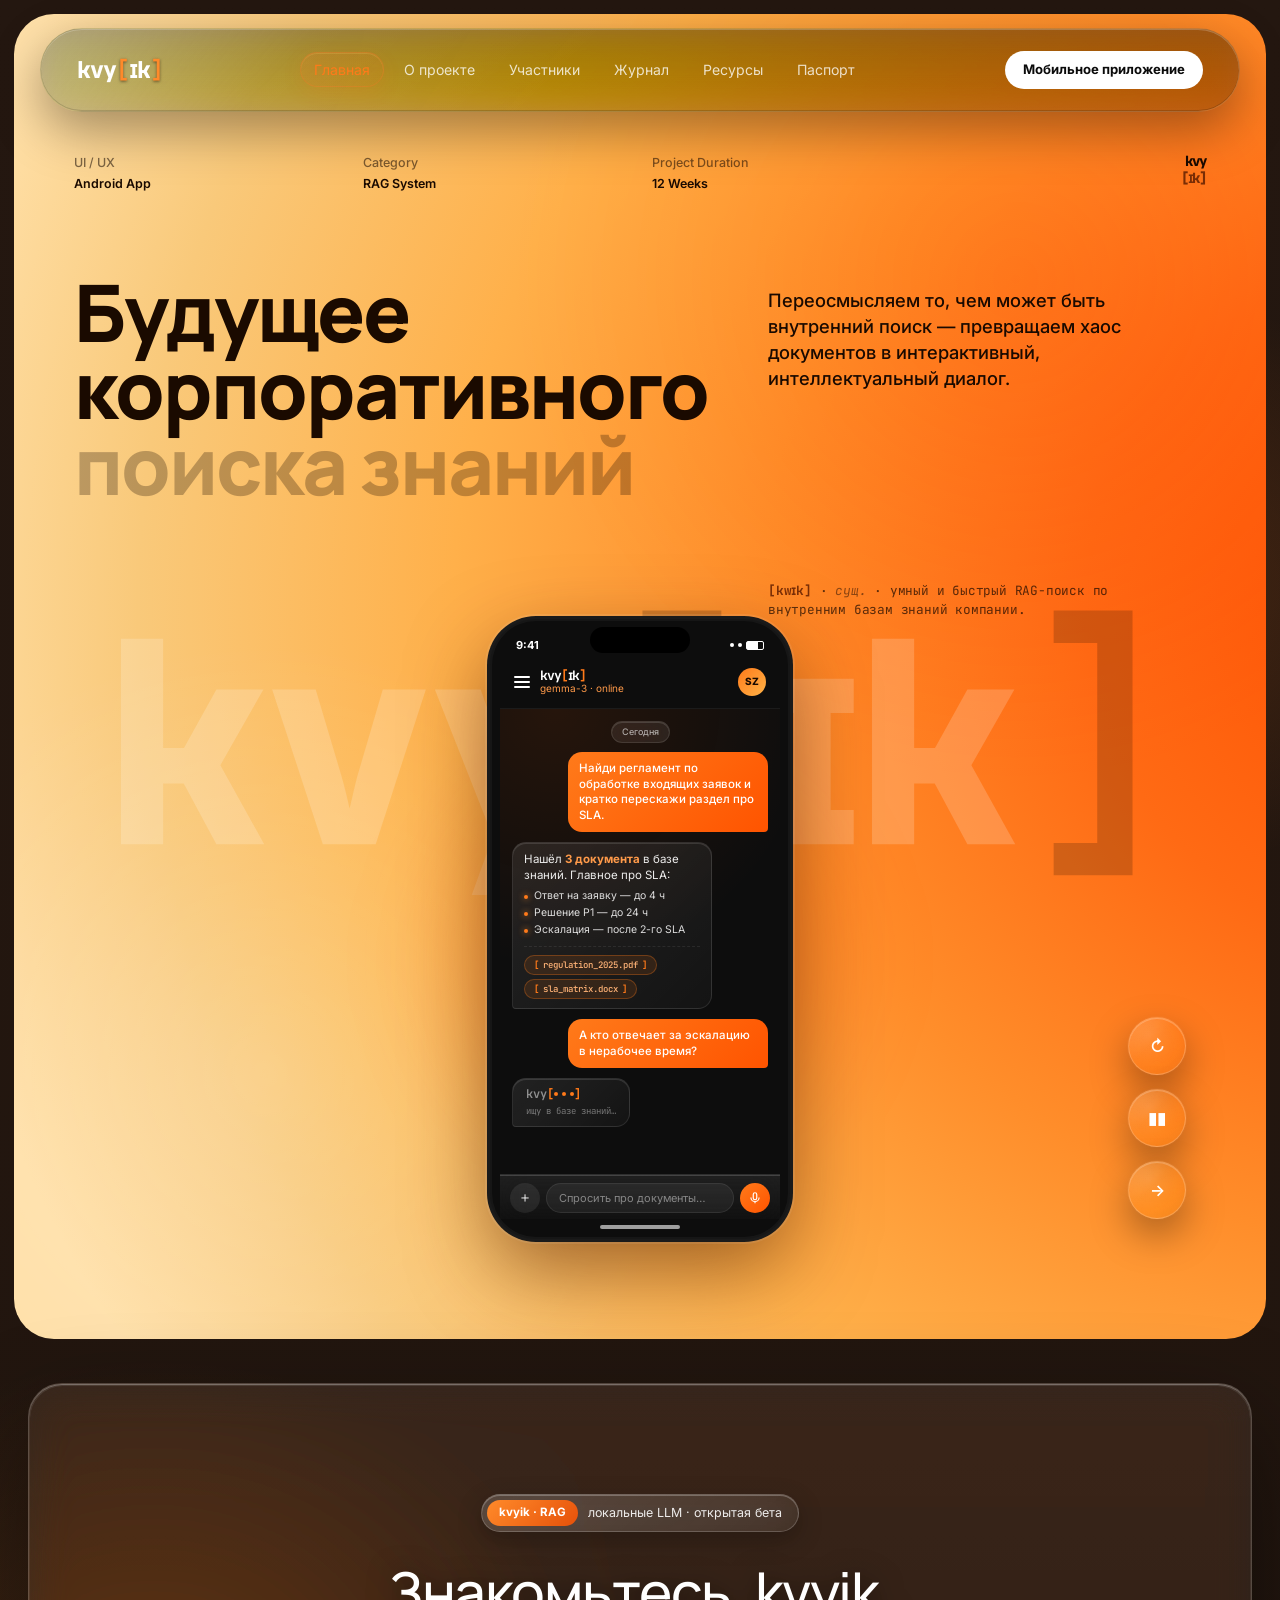
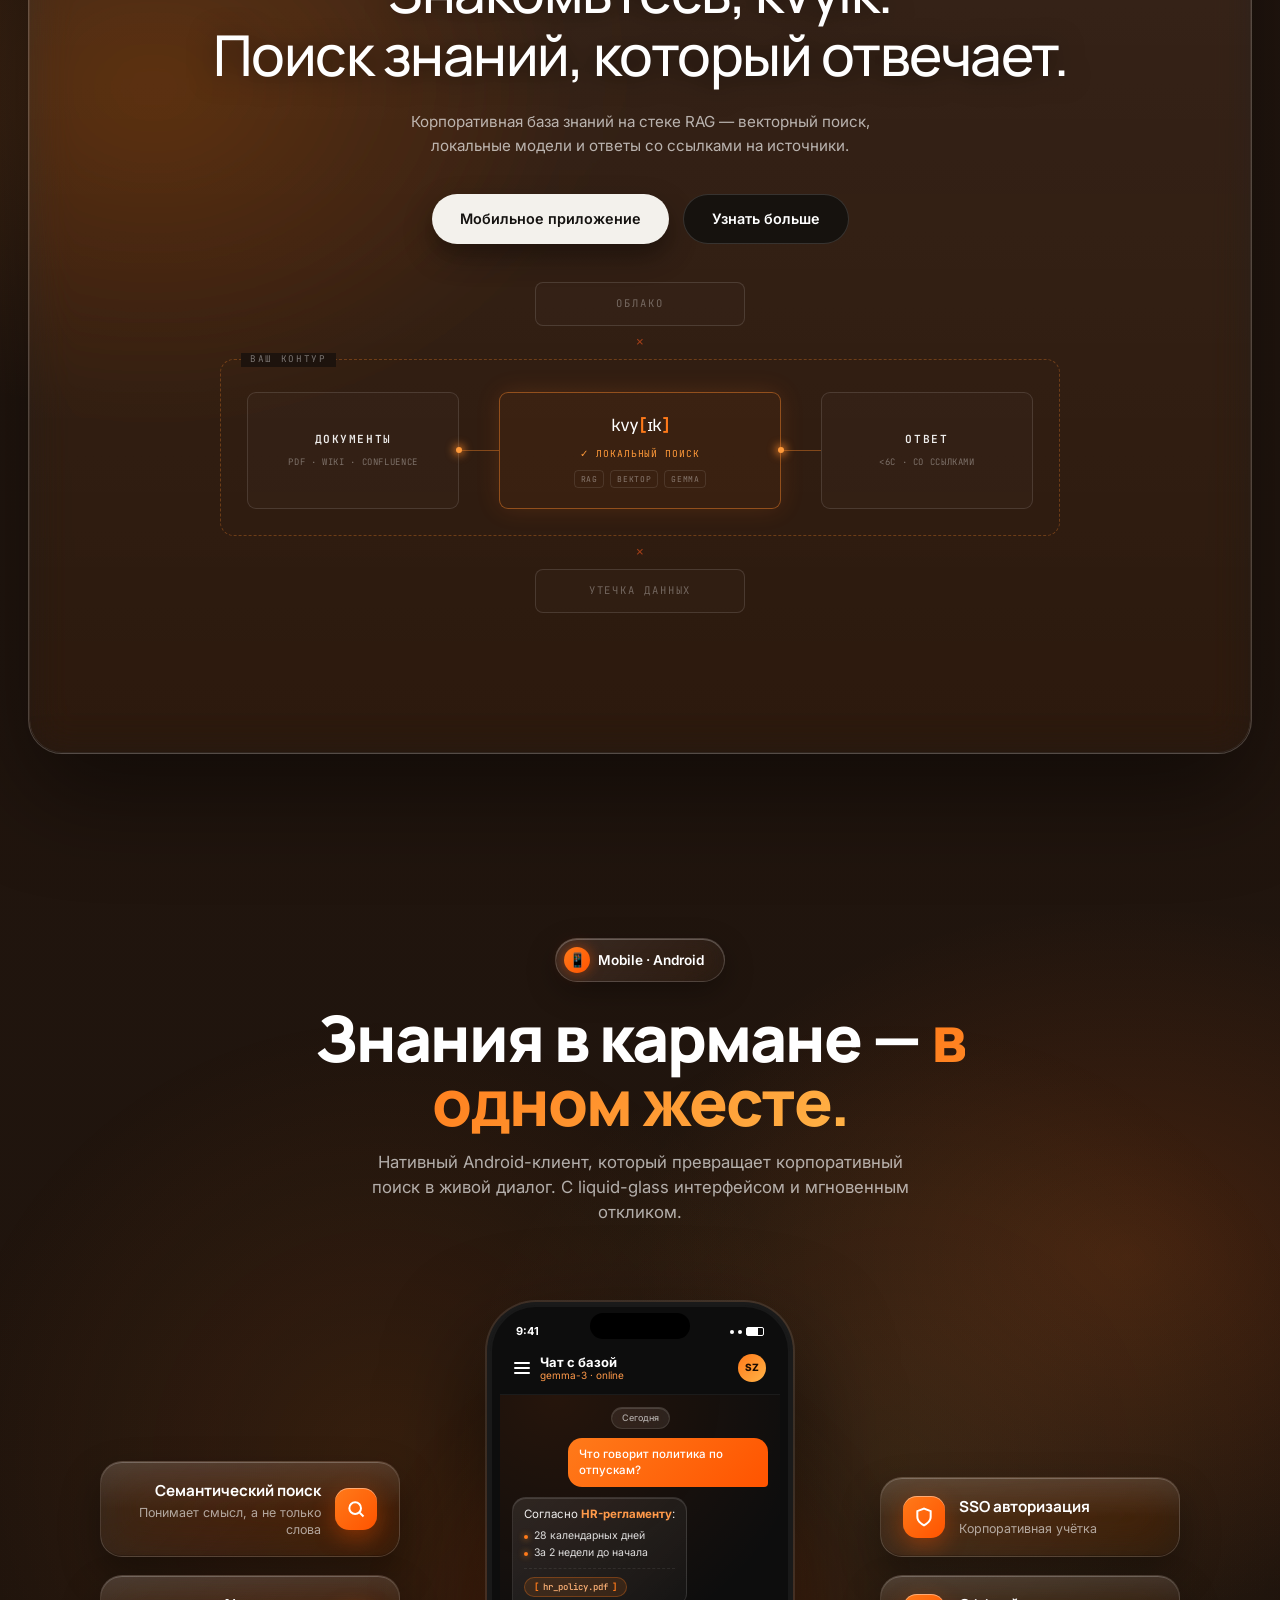
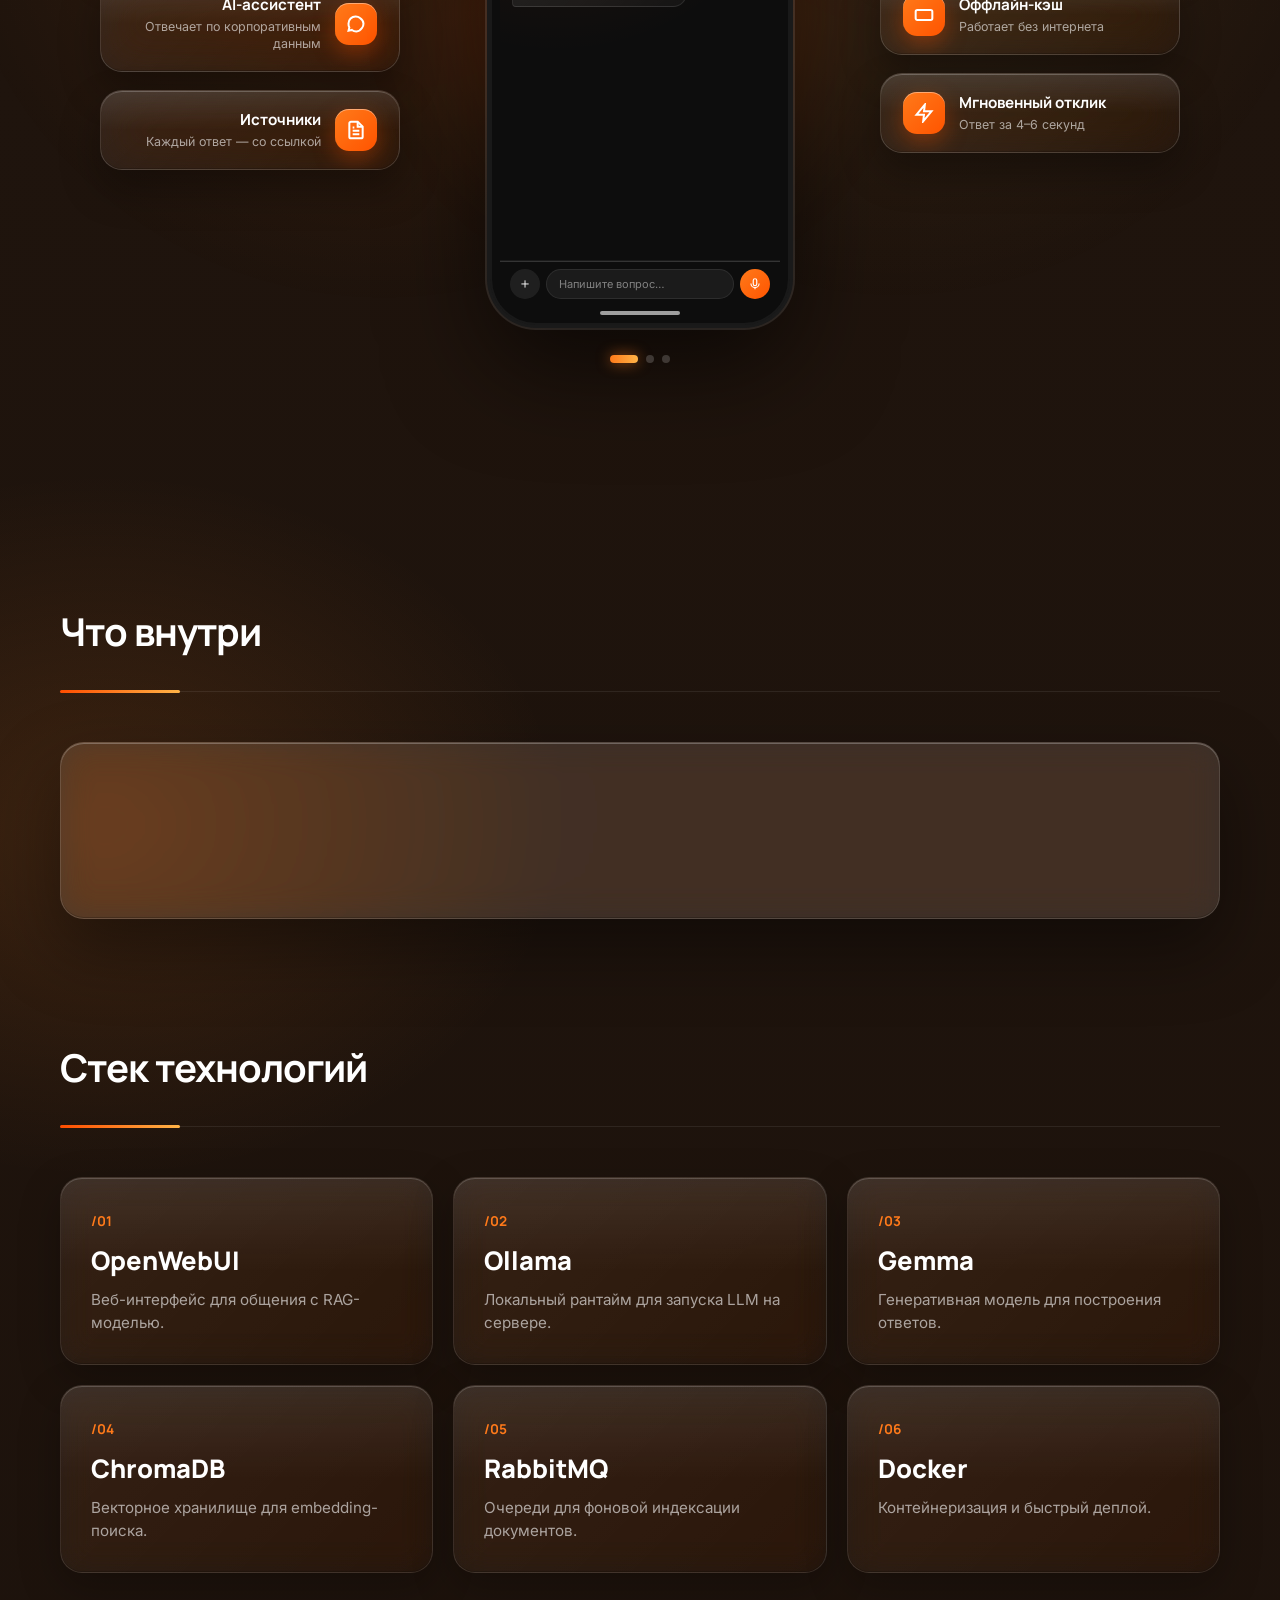
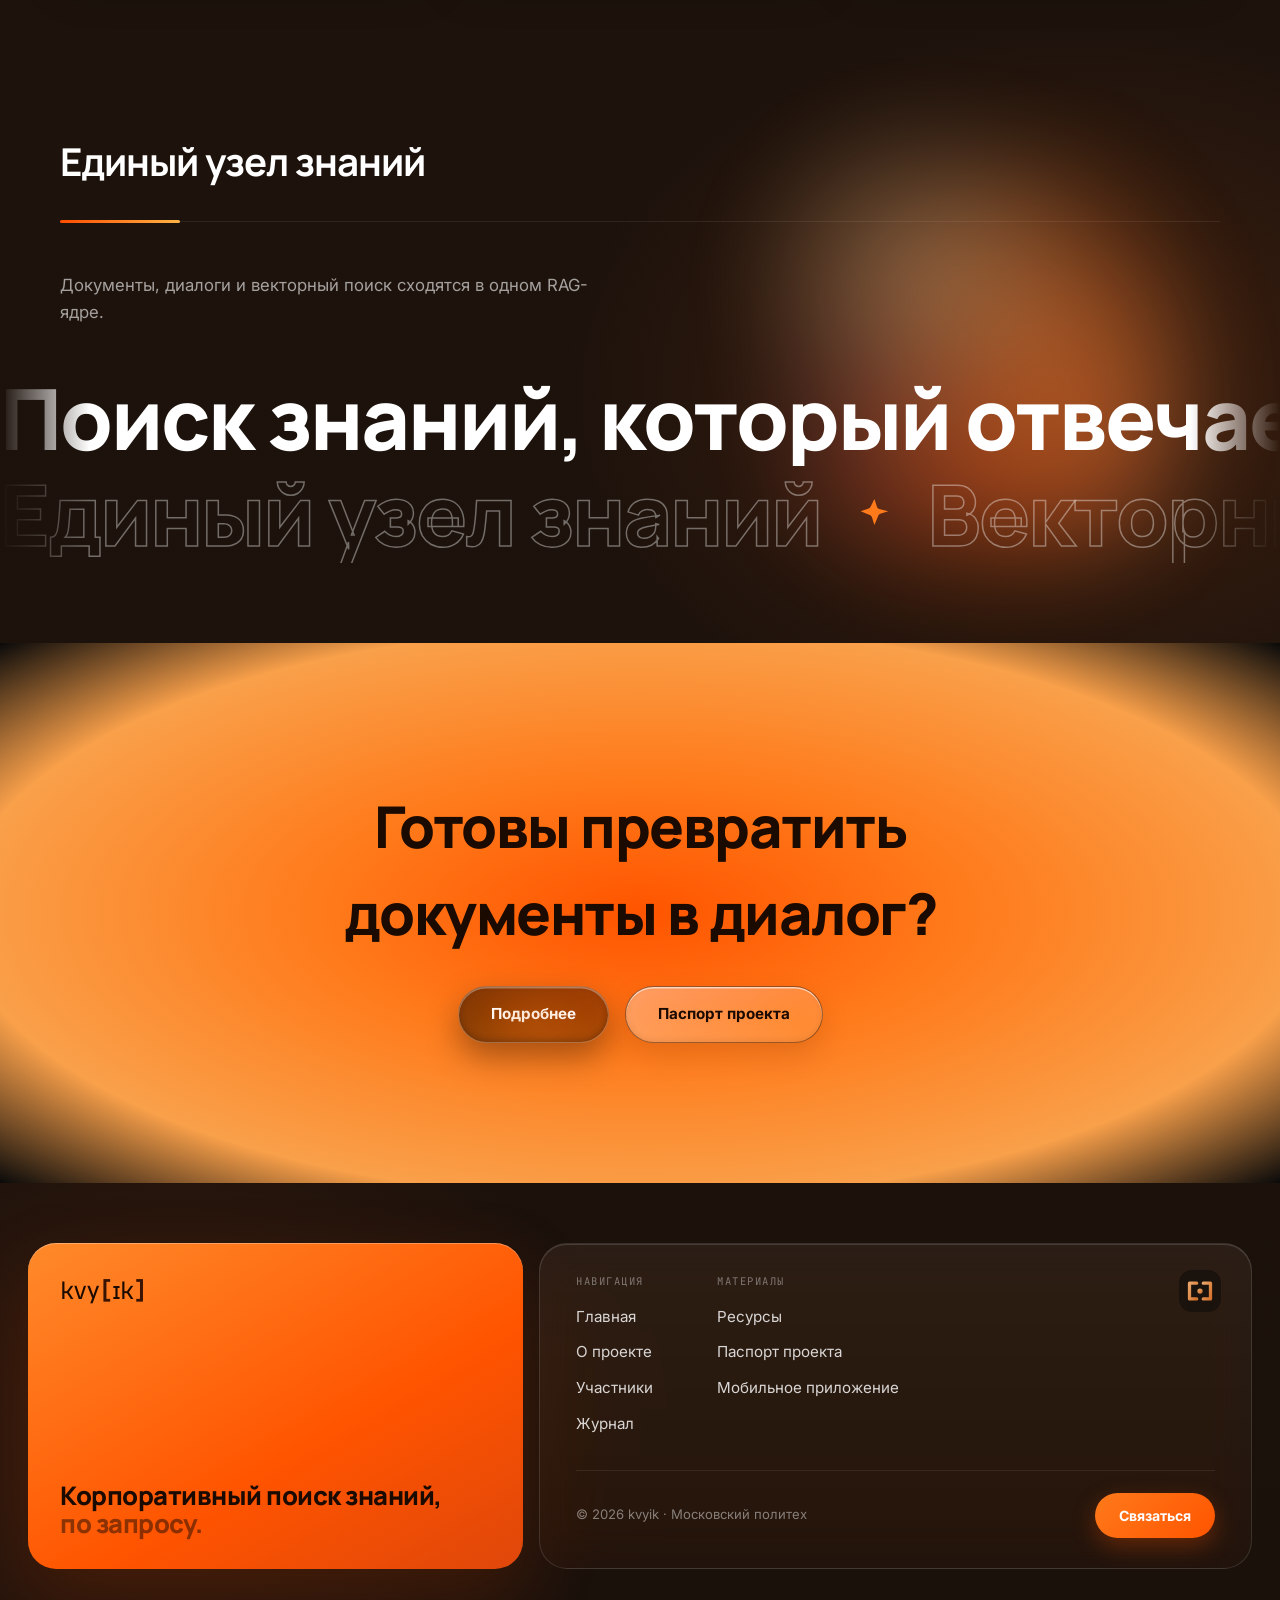
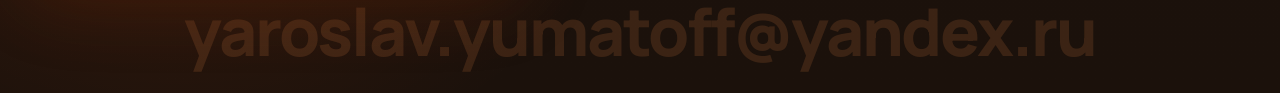
==== commit fc13e864: "feat(site): «Узел знаний» -> бегущая строка (marquee) в стиле mcshannock - две строки навстречу: зал" ====
--- a/site/index.html
+++ b/site/index.html
@@ -663,16 +663,42 @@
             <h3>Единый узел знаний</h3>
         </div>
 
-        <div class="nb-orb-copy">
-            <span class="nb-sec-tag">Как это работает</span>
-            <h2>Всё сходится<br>в <span class="nb-hl">одном ядре</span></h2>
-            <p>Документы, диалоги, векторный поиск и команда подключаются
-               к центральному RAG-движку. Он связывает источники между собой
-               и превращает разрозненные данные в точные ответы.</p>
-            <div class="nb-orb-cta">
-                <a href="about.html" class="nb-dk-btn light">Как это устроено</a>
-                <a href="passport.html" class="nb-dk-btn dark">Паспорт проекта</a>
-            </div>
+        <p class="nb-marq-lead">Документы, диалоги и векторный поиск сходятся в одном RAG-ядре.</p>
+
+        <svg width="0" height="0" style="position:absolute" aria-hidden="true">
+            <symbol id="mstar" viewBox="0 0 24 24">
+                <path d="M12 2.5l1.6 4.9a2 2 0 0 0 1.3 1.3L20.5 10l-4.9 1.6a2 2 0 0 0-1.3 1.3L12 18.5l-1.6-4.9a2 2 0 0 0-1.3-1.3L3.5 10l4.9-1.6a2 2 0 0 0 1.3-1.3L12 2.5z"/>
+            </symbol>
+        </svg>
+
+        <a href="about.html" class="nb-marq" aria-label="Поиск знаний, который отвечает">
+            <span class="nb-marq-track">
+                <span class="nb-marq-seq">
+                    <span>Поиск знаний, который отвечает</span><svg class="nb-marq-star"><use href="#mstar"/></svg>
+                    <span>Поиск знаний, который отвечает</span><svg class="nb-marq-star"><use href="#mstar"/></svg>
+                    <span>Поиск знаний, который отвечает</span><svg class="nb-marq-star"><use href="#mstar"/></svg>
+                </span>
+                <span class="nb-marq-seq" aria-hidden="true">
+                    <span>Поиск знаний, который отвечает</span><svg class="nb-marq-star"><use href="#mstar"/></svg>
+                    <span>Поиск знаний, который отвечает</span><svg class="nb-marq-star"><use href="#mstar"/></svg>
+                    <span>Поиск знаний, который отвечает</span><svg class="nb-marq-star"><use href="#mstar"/></svg>
+                </span>
+            </span>
+        </a>
+
+        <div class="nb-marq nb-marq--out" aria-hidden="true">
+            <span class="nb-marq-track nb-marq-track--rev">
+                <span class="nb-marq-seq">
+                    <span>Единый узел знаний</span><svg class="nb-marq-star"><use href="#mstar"/></svg>
+                    <span>Векторный поиск</span><svg class="nb-marq-star"><use href="#mstar"/></svg>
+                    <span>Локальные модели</span><svg class="nb-marq-star"><use href="#mstar"/></svg>
+                </span>
+                <span class="nb-marq-seq">
+                    <span>Единый узел знаний</span><svg class="nb-marq-star"><use href="#mstar"/></svg>
+                    <span>Векторный поиск</span><svg class="nb-marq-star"><use href="#mstar"/></svg>
+                    <span>Локальные модели</span><svg class="nb-marq-star"><use href="#mstar"/></svg>
+                </span>
+            </span>
         </div>
 
         <!-- soft painterly orange bloom bleeding in from the right -->
--- a/site/css/style.css
+++ b/site/css/style.css
@@ -3840,6 +3840,37 @@
 }
 
 /* =========================
+   MARQUEE — running text (mcshannock-style)
+========================= */
+.nb-marq-lead{
+    position:relative;z-index:2;
+    margin-top:22px;max-width:560px;
+    color:rgba(255,255,255,.6);font-size:1.05rem;line-height:1.6;
+}
+.nb-marq{
+    display:block;position:relative;z-index:2;
+    width:100vw;margin-left:calc(50% - 50vw);
+    overflow:hidden;text-decoration:none;padding:4px 0;
+    -webkit-mask:linear-gradient(90deg,transparent,#000 7%,#000 93%,transparent);
+    mask:linear-gradient(90deg,transparent,#000 7%,#000 93%,transparent);
+}
+.nb-marq:first-of-type{margin-top:44px;}
+.nb-marq-track{display:flex;width:max-content;animation:nbMarq 34s linear infinite;}
+.nb-marq-track--rev{animation-direction:reverse;}
+.nb-marq:hover .nb-marq-track{animation-play-state:paused;}
+.nb-marq-seq{
+    display:flex;align-items:center;gap:.4em;flex:none;padding-right:.4em;
+    font-family:'Manrope',sans-serif;font-weight:800;
+    font-size:clamp(38px,6.6vw,100px);line-height:1.05;letter-spacing:-2px;
+    white-space:nowrap;color:#fff;
+}
+.nb-marq-star{width:.46em;height:.46em;flex:none;fill:#ff7a1a;}
+.nb-marq--out .nb-marq-seq{
+    color:transparent;-webkit-text-stroke:1.5px rgba(255,255,255,.38);
+}
+@keyframes nbMarq{from{transform:translateX(0);}to{transform:translateX(-50%);}}
+
+/* =========================
    A11Y — KEYBOARD FOCUS
    visible focus ring for keyboard users only
    (mouse clicks stay clean via :focus-visible)
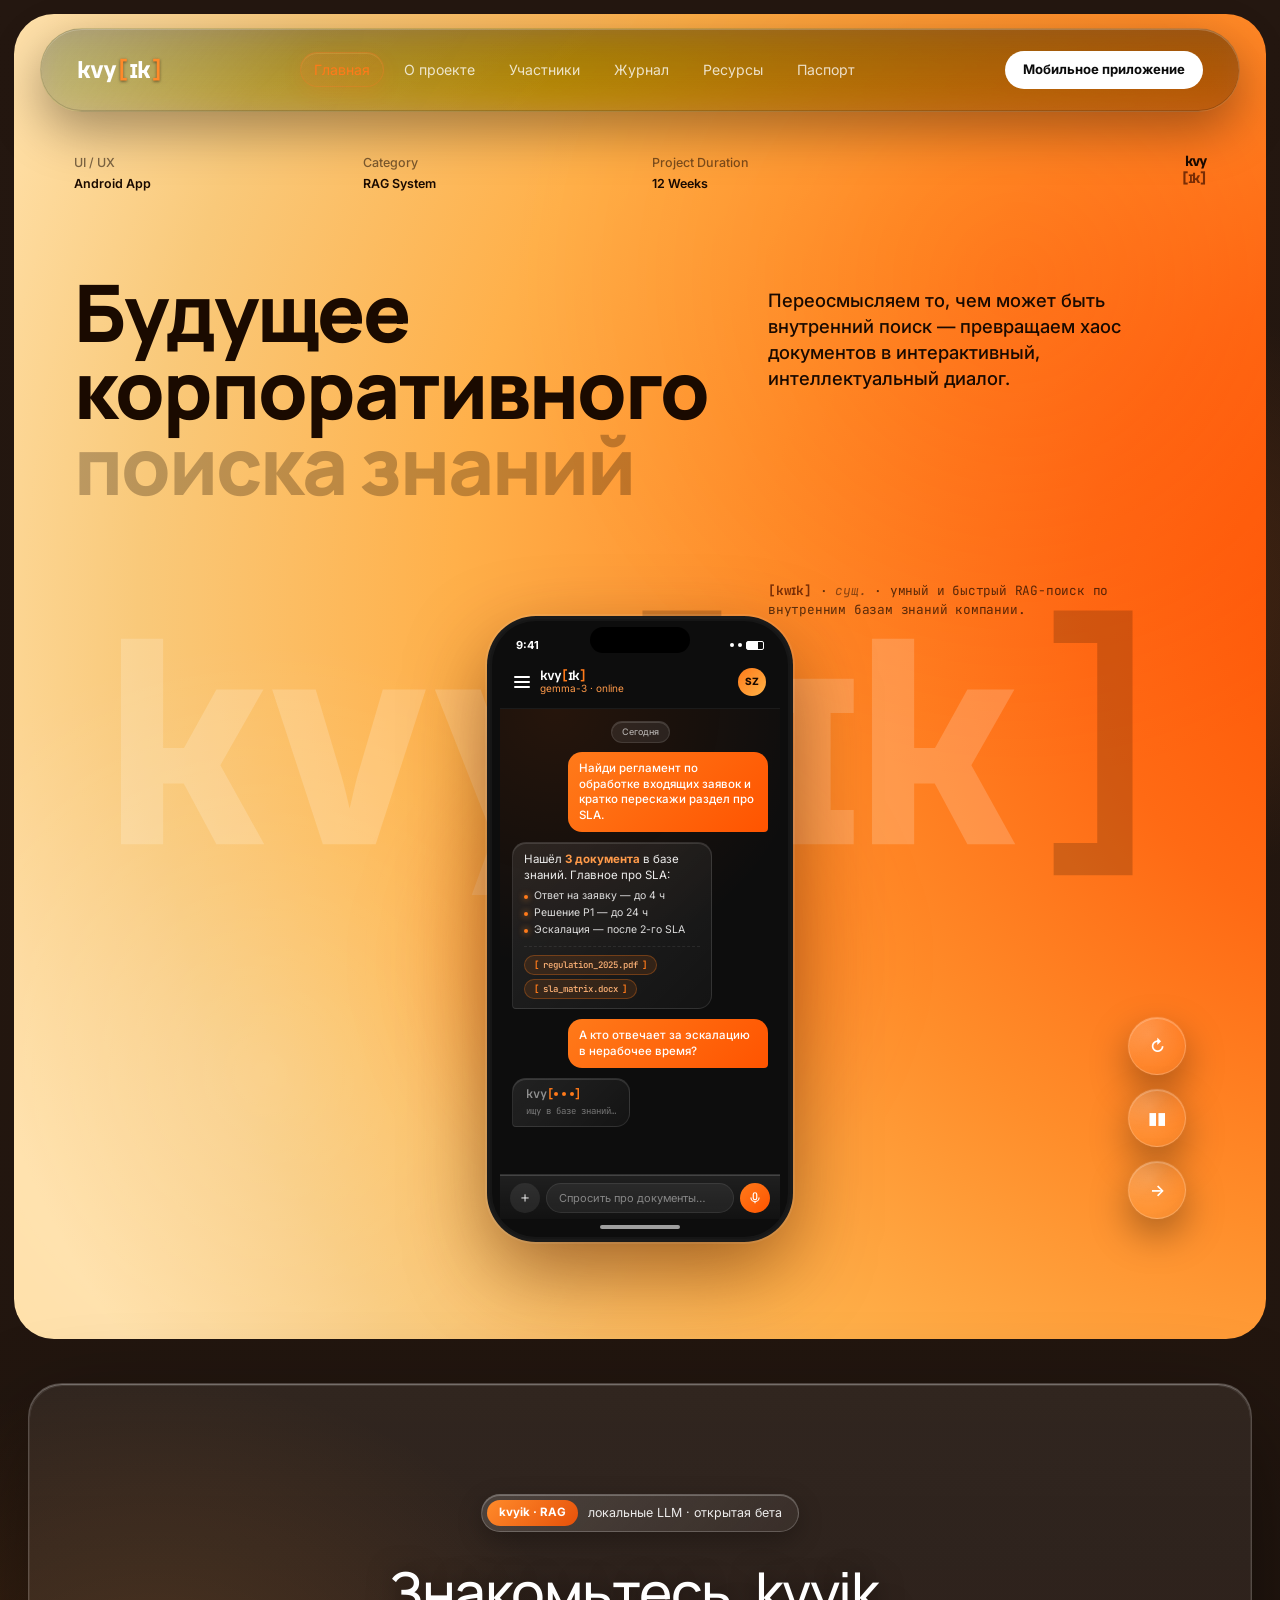
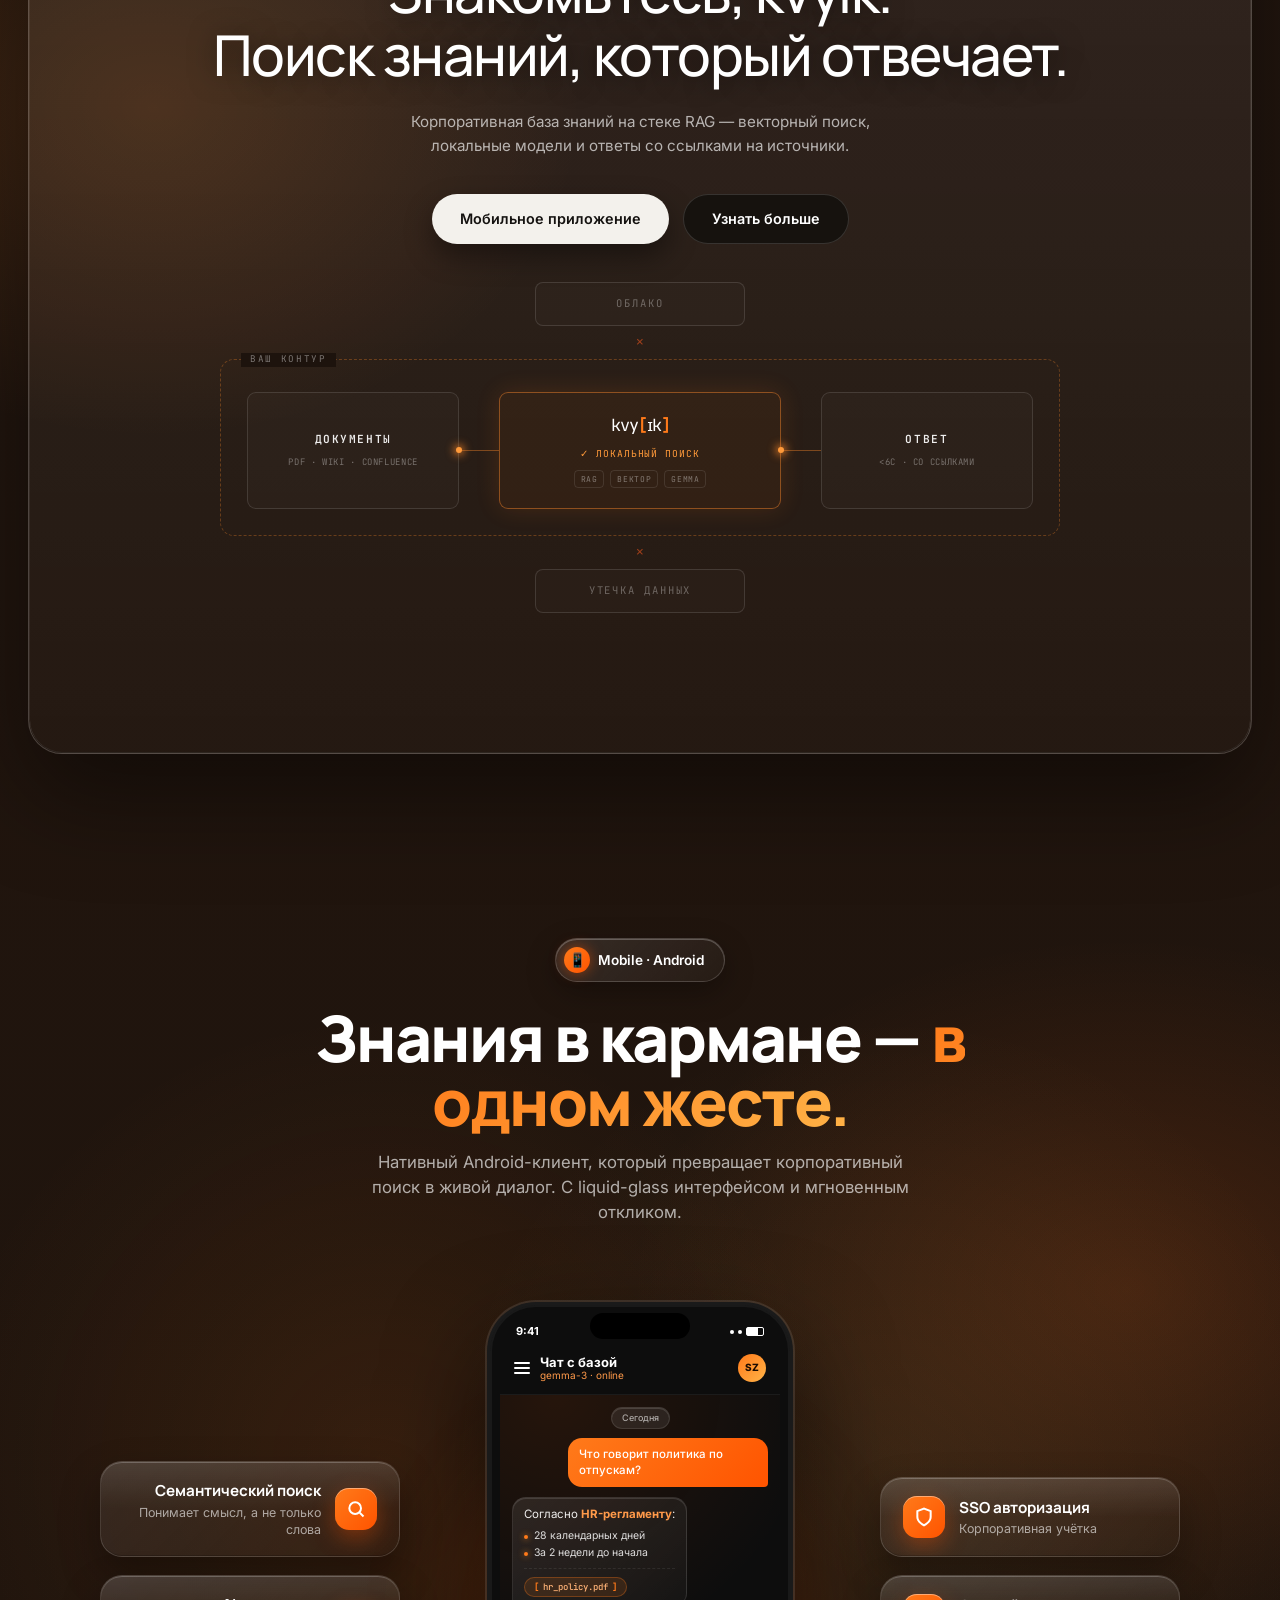
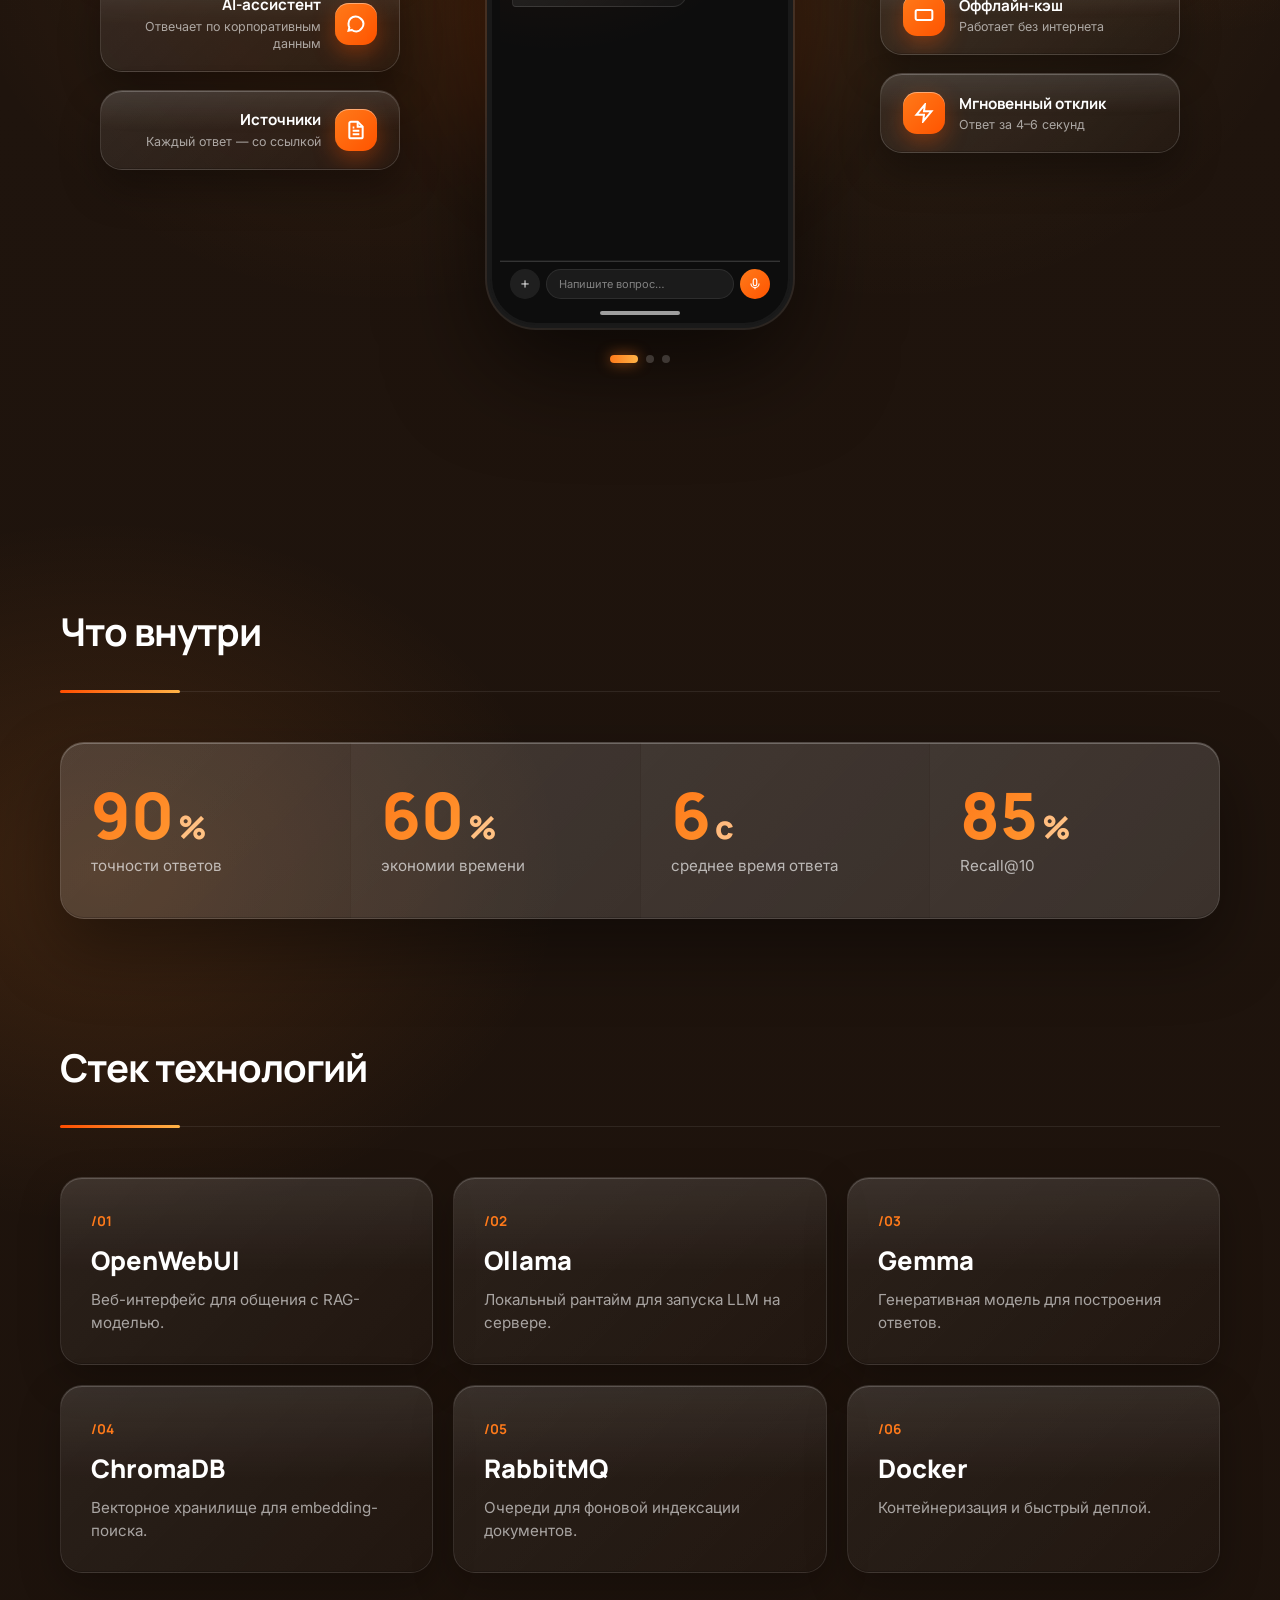
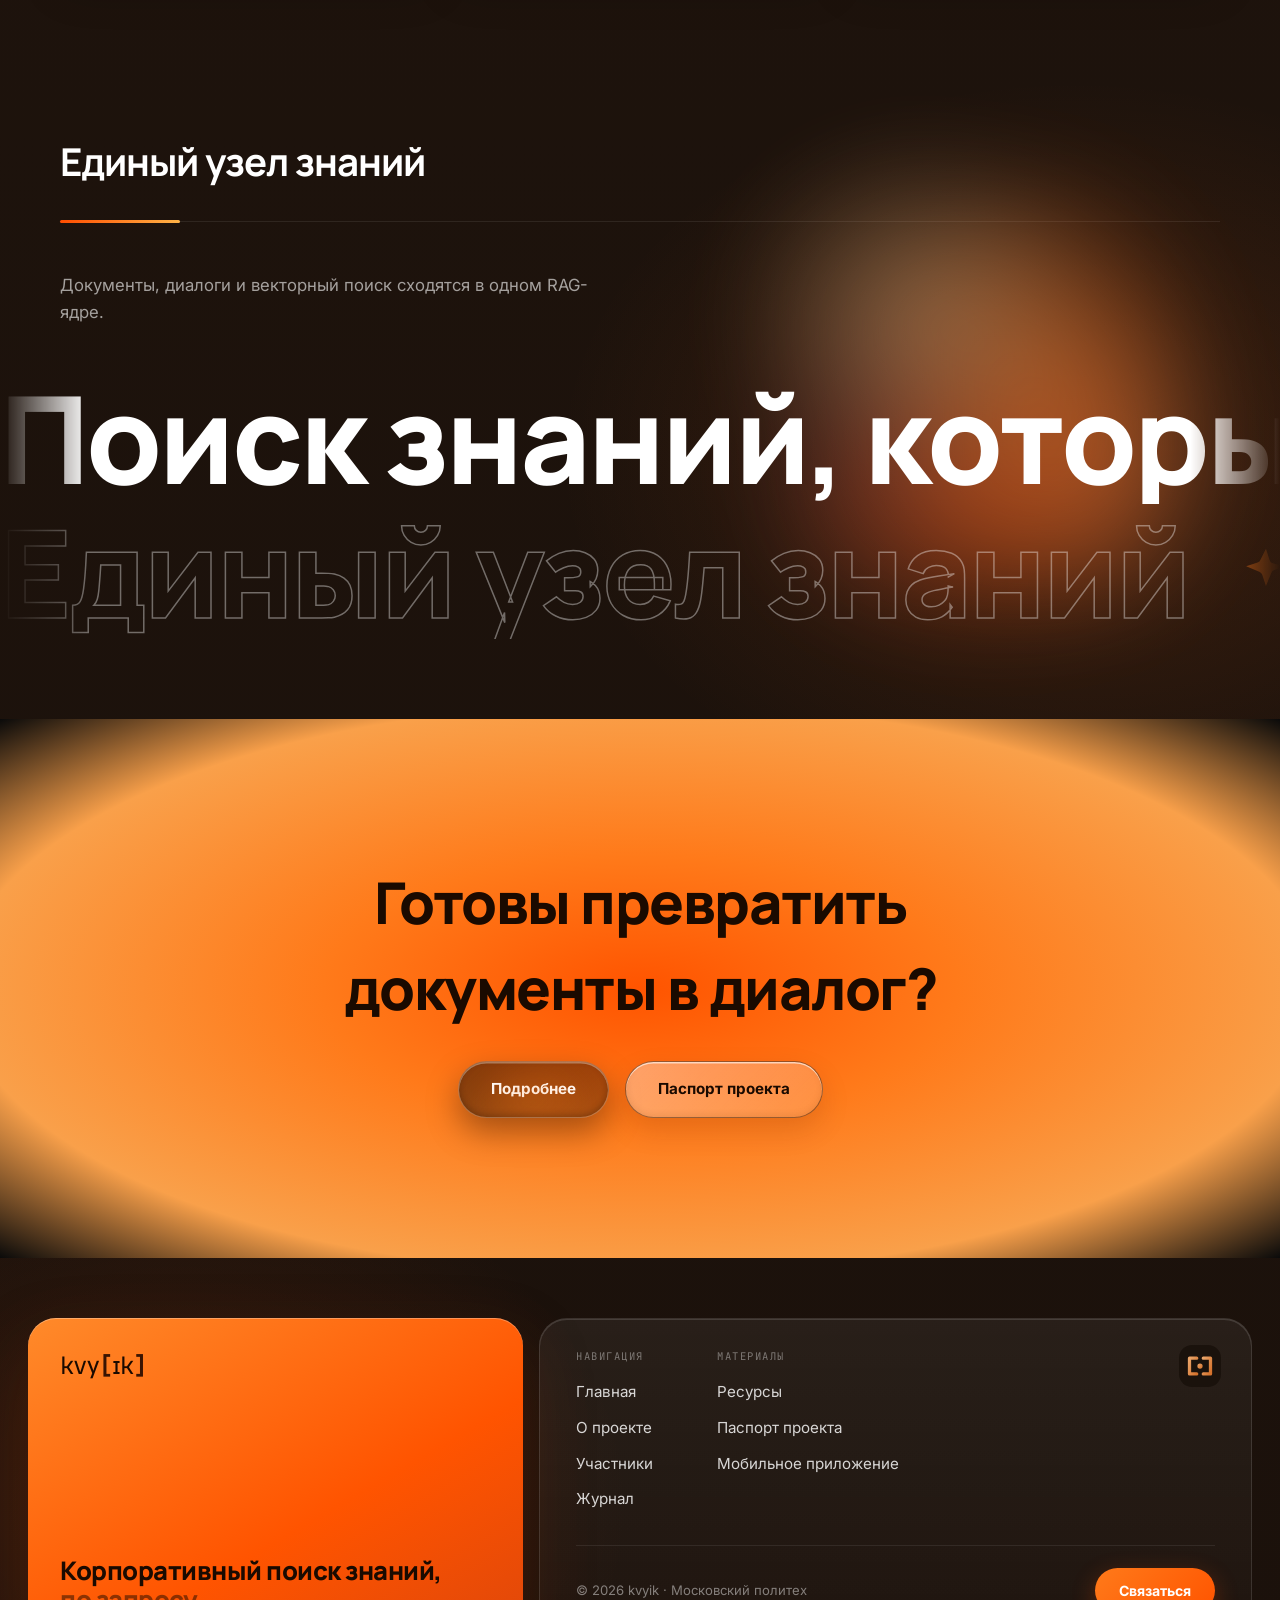
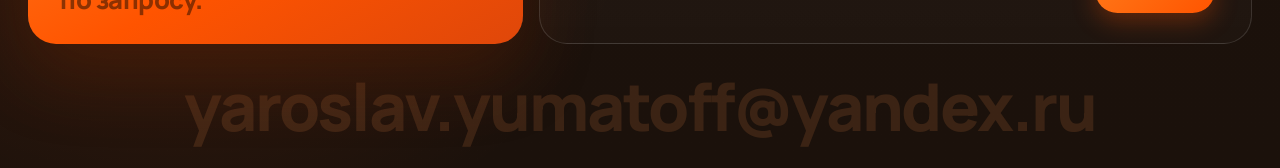
==== commit 27a47ba4: "perf(site): убраны тормоза скролла + крупнее marquee, без искр - backdrop-filter отключён на ~28 эле" ====
--- a/site/index.html
+++ b/site/index.html
@@ -704,18 +704,6 @@
         <!-- soft painterly orange bloom bleeding in from the right -->
         <div class="nb-paint" aria-hidden="true"></div>
 
-        <!-- rising embers -->
-        <div class="nb-embers" aria-hidden="true">
-            <span class="nb-ember" style="left:58%;width:5px;height:5px;--dx:16px;animation-duration:6.5s;animation-delay:0s"></span>
-            <span class="nb-ember" style="left:66%;width:7px;height:7px;--dx:-20px;animation-duration:8s;animation-delay:1.4s"></span>
-            <span class="nb-ember" style="left:73%;width:4px;height:4px;--dx:10px;animation-duration:5.8s;animation-delay:2.6s"></span>
-            <span class="nb-ember" style="left:80%;width:6px;height:6px;--dx:-14px;animation-duration:7.4s;animation-delay:.7s"></span>
-            <span class="nb-ember" style="left:86%;width:5px;height:5px;--dx:18px;animation-duration:6.9s;animation-delay:3.2s"></span>
-            <span class="nb-ember" style="left:63%;width:4px;height:4px;--dx:-8px;animation-duration:9s;animation-delay:4s"></span>
-            <span class="nb-ember" style="left:90%;width:7px;height:7px;--dx:12px;animation-duration:8.6s;animation-delay:2s"></span>
-            <span class="nb-ember" style="left:77%;width:5px;height:5px;--dx:-16px;animation-duration:7s;animation-delay:5s"></span>
-        </div>
-
     </div>
 </section>
 
--- a/site/css/style.css
+++ b/site/css/style.css
@@ -284,7 +284,6 @@
         );
     color:#1a0a00;
     background-size:180% 180%;
-    animation:nbGradientShift 18s ease-in-out infinite;
 }
 /* animated grain overlay */
 .nb-hero::before{
@@ -2262,7 +2261,6 @@
     color:#1a0a00;
     overflow:hidden;
     background-size:200% 200%;
-    animation:nbGradientShift 16s ease infinite;
 }
 @keyframes nbGradientShift{
     0%,100%{background-position:0% 0%;}
@@ -3809,34 +3807,10 @@
     filter:blur(42px);
     border-radius:58% 42% 55% 45% / 52% 60% 40% 48%;
     opacity:.95;
-    animation:nbBloom 9s ease-in-out infinite;
-}
-@keyframes nbBloom{
-    0%,100%{transform:translateY(-50%) scale(1);}
-    50%{transform:translateY(-50%) scale(1.06);}
-}
-/* rising embers over the bloom */
-.nb-embers{
-    position:absolute;z-index:1;pointer-events:none;
-    right:0;top:0;bottom:0;width:55%;overflow:hidden;
-}
-.nb-ember{
-    position:absolute;bottom:14%;border-radius:50%;
-    background:radial-gradient(circle at 50% 40%,#ffe2b4,#ff7a1a 70%);
-    box-shadow:0 0 10px 2px rgba(255,138,42,.7);
-    opacity:0;
-    animation:nbEmber linear infinite;
-}
-@keyframes nbEmber{
-    0%{transform:translate(0,0) scale(.5);opacity:0;}
-    12%{opacity:.95;}
-    78%{opacity:.7;}
-    100%{transform:translate(var(--dx,14px),-280px) scale(1.1);opacity:0;}
 }
 @media(max-width:900px){
     .nb-orb-copy{max-width:none;}
     .nb-paint{right:-22%;top:88%;width:min(420px,80vw);opacity:.7;}
-    .nb-embers{display:none;}
 }
 
 /* =========================
@@ -3861,7 +3835,7 @@
 .nb-marq-seq{
     display:flex;align-items:center;gap:.4em;flex:none;padding-right:.4em;
     font-family:'Manrope',sans-serif;font-weight:800;
-    font-size:clamp(38px,6.6vw,100px);line-height:1.05;letter-spacing:-2px;
+    font-size:clamp(54px,9.5vw,150px);line-height:1.04;letter-spacing:-3px;
     white-space:nowrap;color:#fff;
 }
 .nb-marq-star{width:.46em;height:.46em;flex:none;fill:#ff7a1a;}
@@ -3869,6 +3843,44 @@
     color:transparent;-webkit-text-stroke:1.5px rgba(255,255,255,.38);
 }
 @keyframes nbMarq{from{transform:translateX(0);}to{transform:translateX(-50%);}}
+
+/* =========================
+   PERF — drop expensive backdrop-filter everywhere except the
+   fixed nav. Blur of a scrolling backdrop is recomputed every
+   frame; on many elements it kills scroll FPS. Glass look stays
+   via the translucent gradients/borders already on these.
+========================= */
+.nb-tech,
+.nb-team-card,
+.nb-kpi-grid,
+.nb-arch-item,
+.nb-res-card,
+.nb-sum-card,
+.nb-glass,
+.nb-cta-btn.primary,
+.nb-cta-btn.ghost,
+.nb-orb-node,
+.home .nb-dark,
+.nb-foot-panel,
+.nb-composer,
+.nb-bubble-bot,
+.nb-chat-pill,
+.nb-dark-badge,
+.nb-page-back,
+.nb-create-bubble,
+.nb-fab,
+.nb-feat-pill,
+.nb-insights-tag,
+.nb-passport,
+.nb-showcase-eyebrow,
+.nb-tl-btn,
+.nb-tl-details,
+.navbar,
+.liquid,
+.liquid-light{
+    backdrop-filter:none !important;
+    -webkit-backdrop-filter:none !important;
+}
 
 /* =========================
    A11Y — KEYBOARD FOCUS
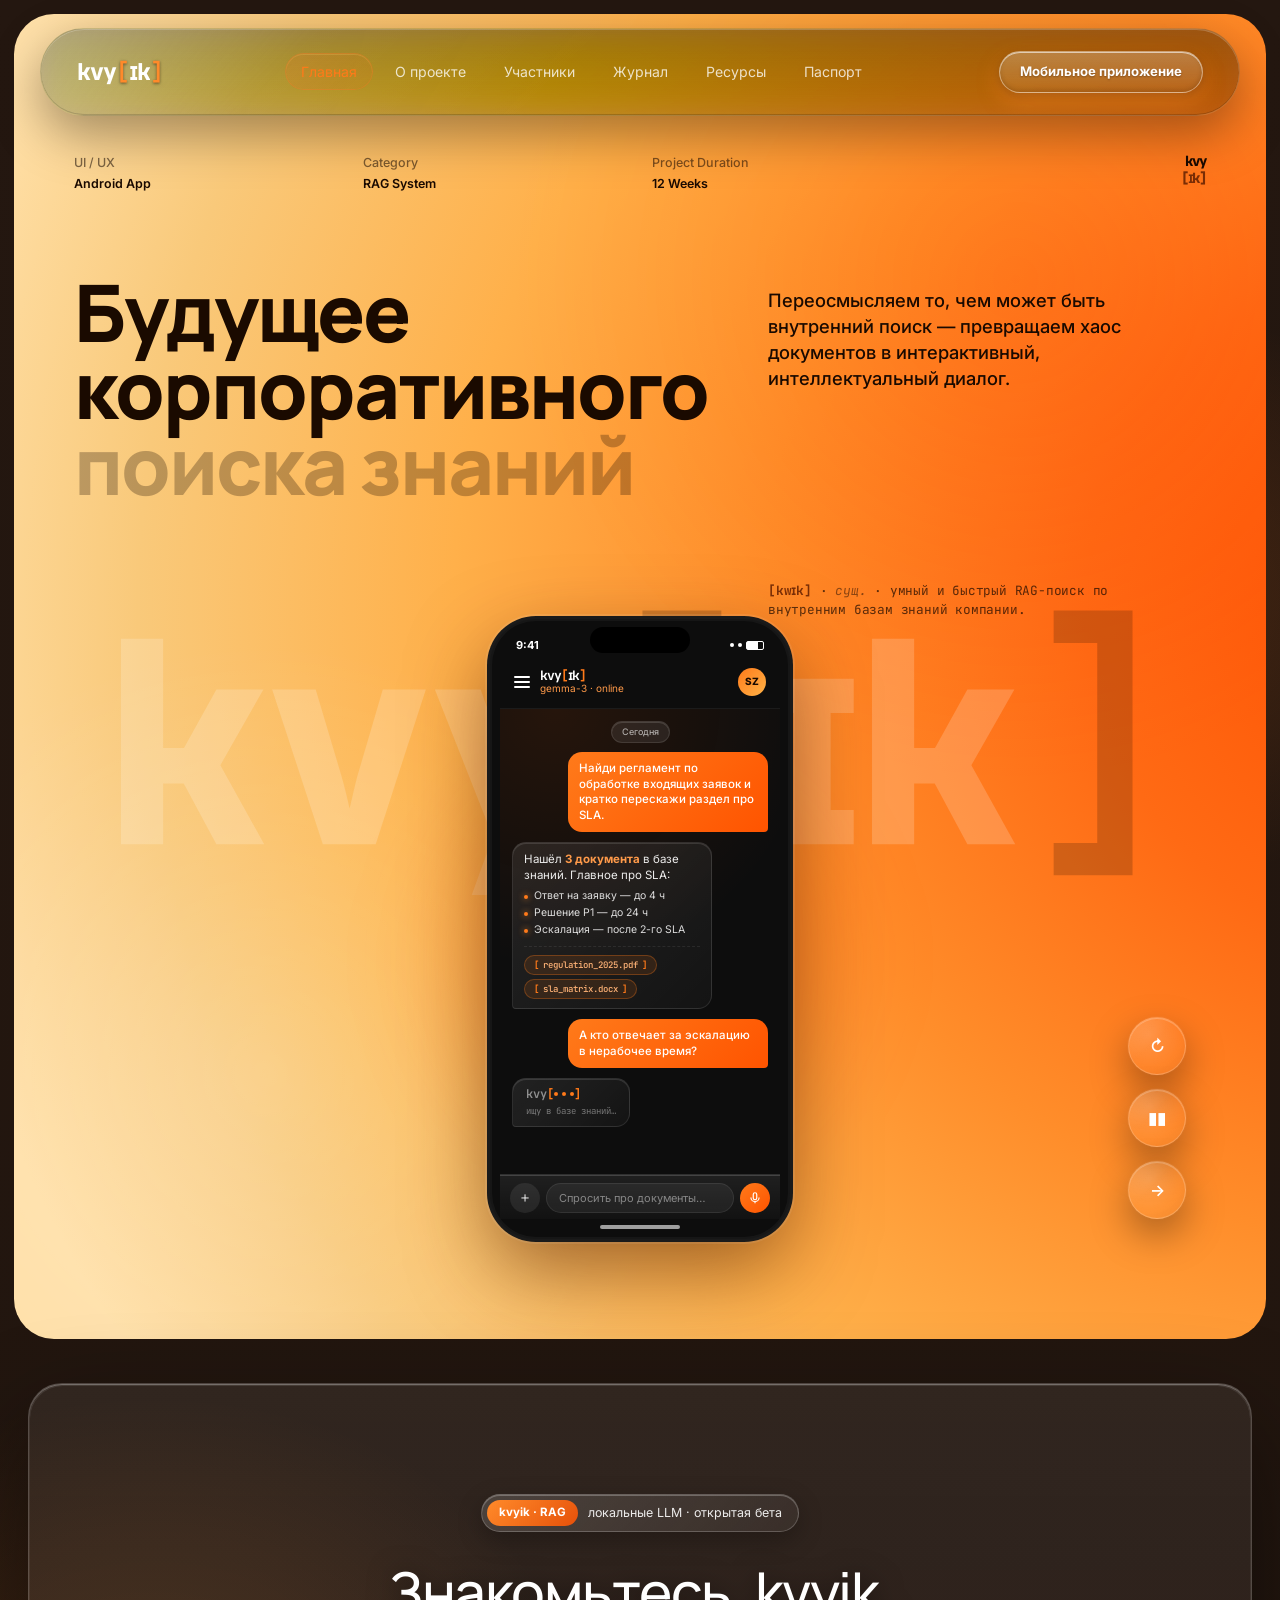
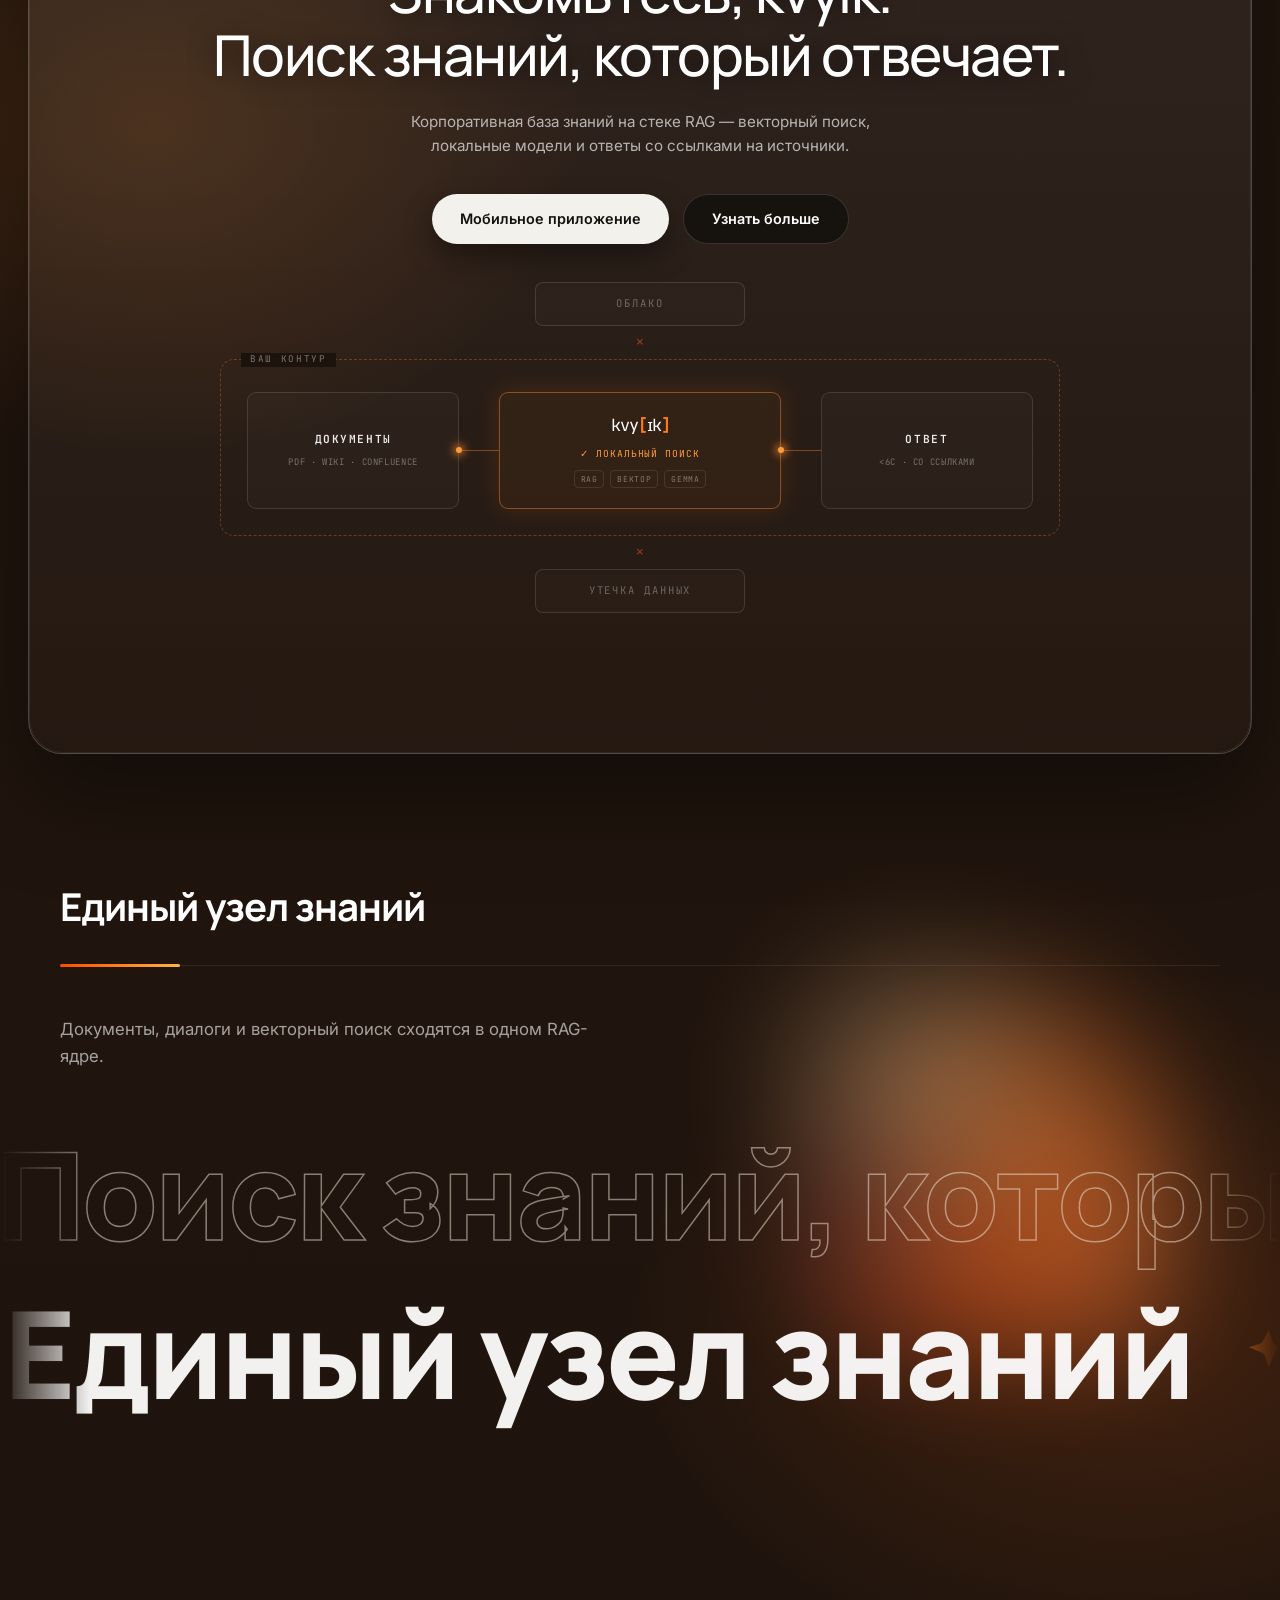
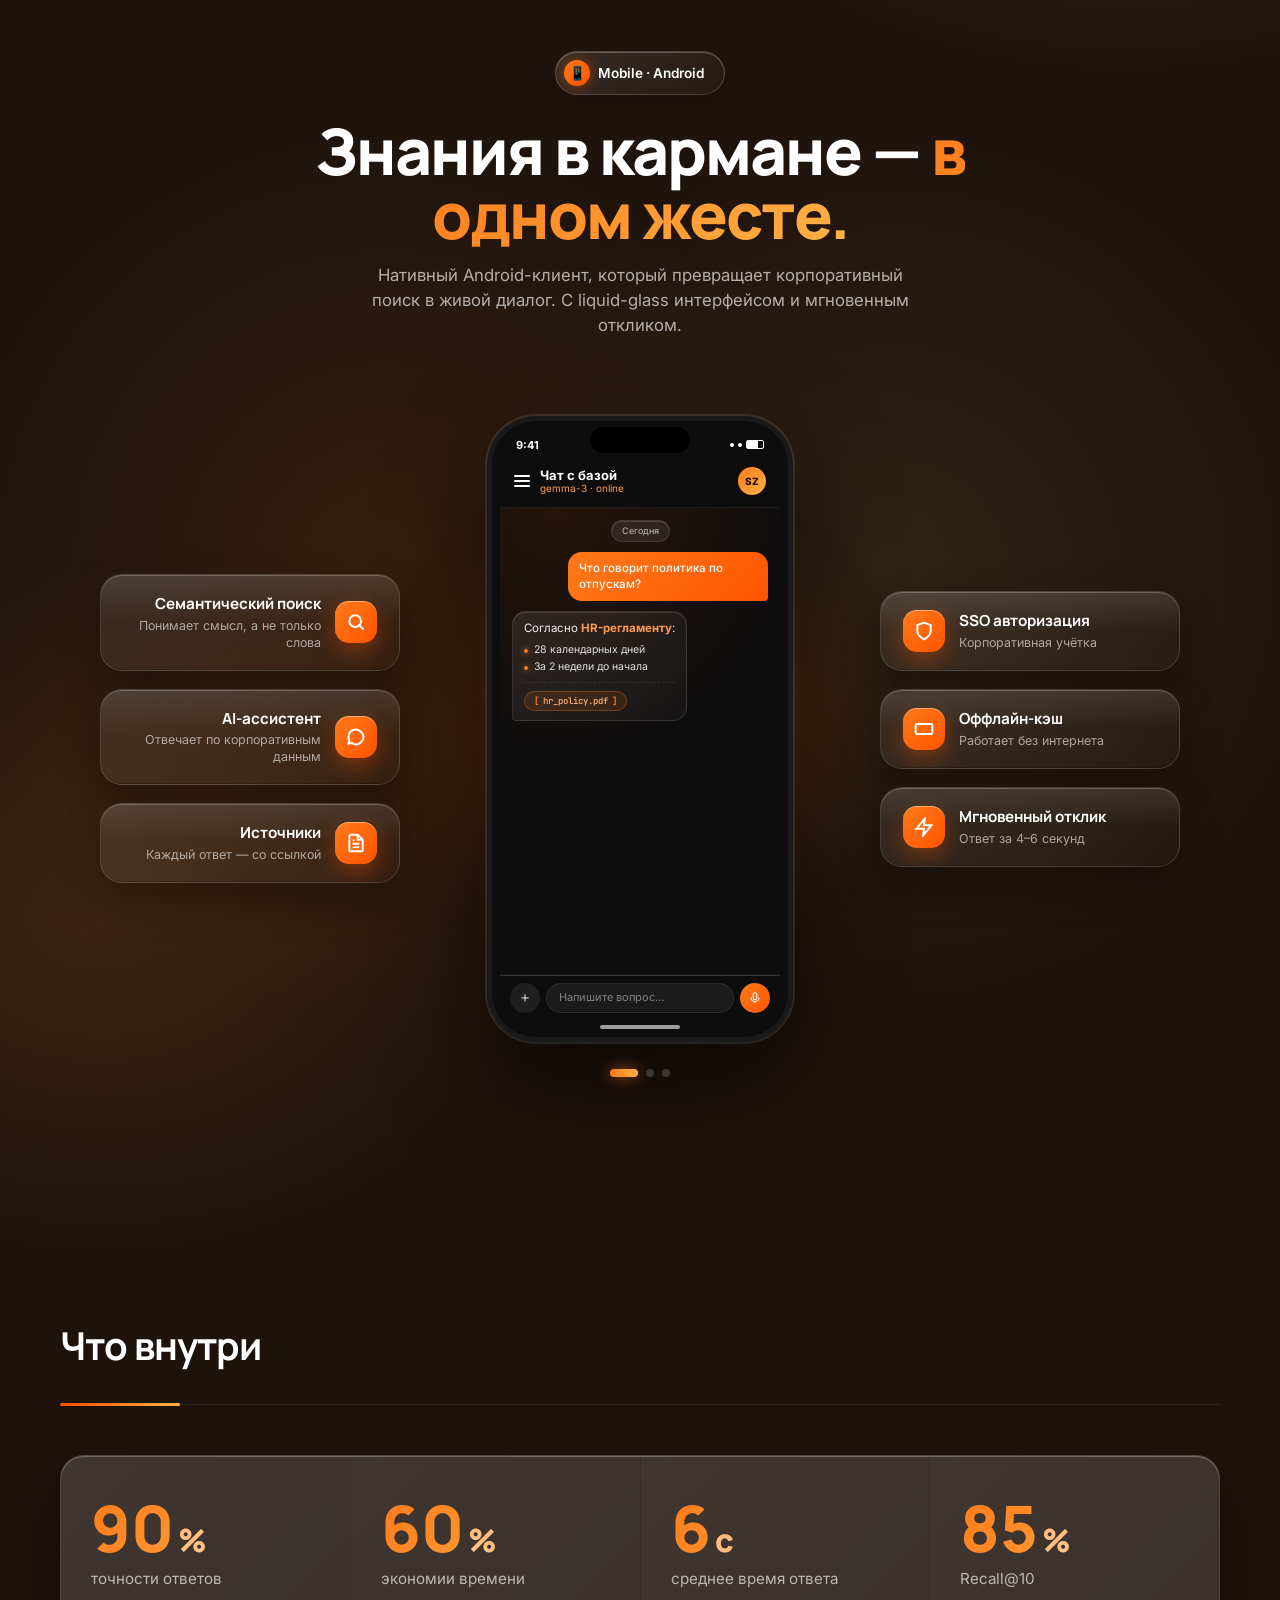
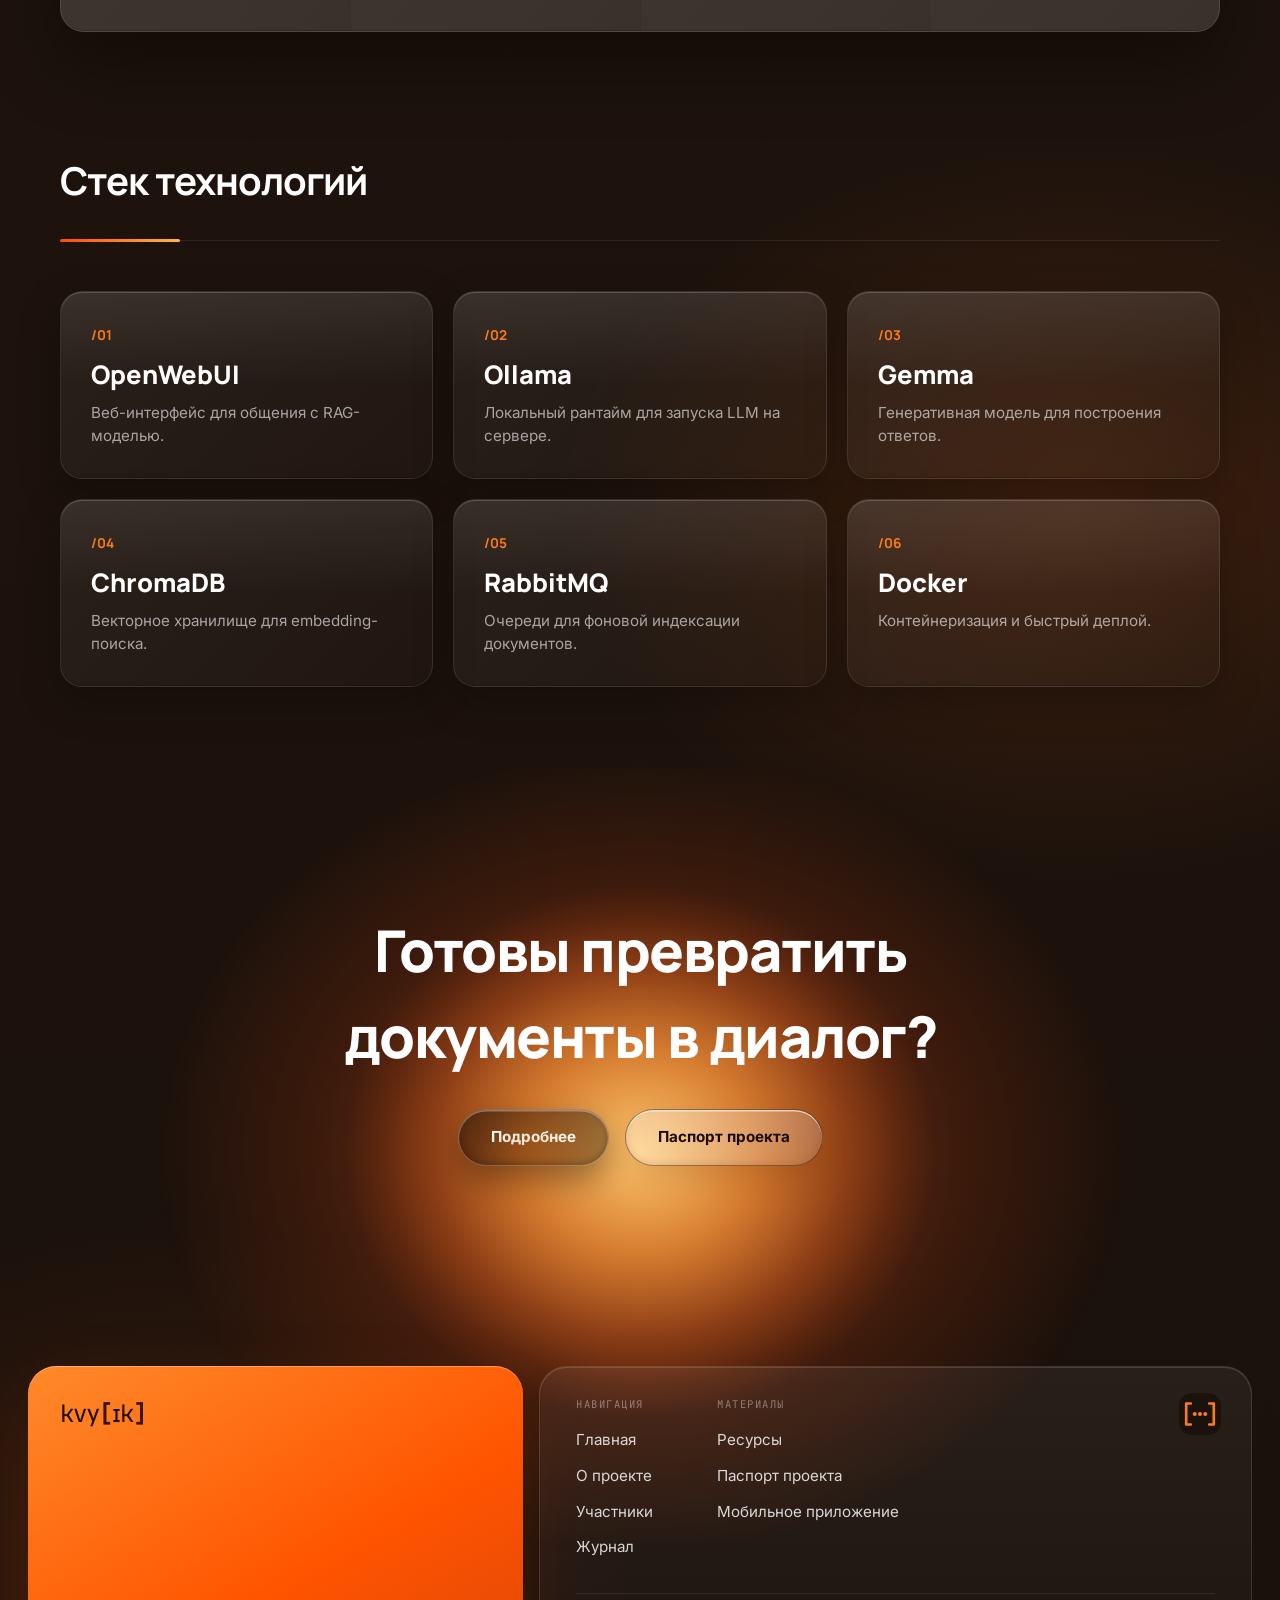
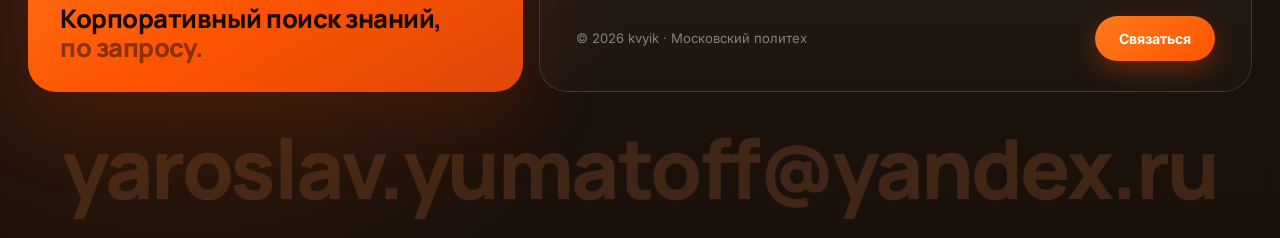
==== commit 975253fc: "feat(site): бегущая строка перенесена сразу под dark insights block" ====
--- a/site/index.html
+++ b/site/index.html
@@ -297,6 +297,58 @@
 
 </section>
 
+<!-- ============ KNOWLEDGE HUB / RUNNING LINE (moved under dark insights) ============ -->
+<section class="nb-section nb-orb-section">
+    <div class="nb-container">
+
+        <div class="nb-num-row">
+            <h3>Единый узел знаний</h3>
+        </div>
+
+        <p class="nb-marq-lead">Документы, диалоги и векторный поиск сходятся в одном RAG-ядре.</p>
+
+        <svg width="0" height="0" style="position:absolute" aria-hidden="true">
+            <symbol id="mstar" viewBox="0 0 24 24">
+                <path d="M12 2.5l1.6 4.9a2 2 0 0 0 1.3 1.3L20.5 10l-4.9 1.6a2 2 0 0 0-1.3 1.3L12 18.5l-1.6-4.9a2 2 0 0 0-1.3-1.3L3.5 10l4.9-1.6a2 2 0 0 0 1.3-1.3L12 2.5z"/>
+            </symbol>
+        </svg>
+
+        <a href="about.html" class="nb-marq" aria-label="Поиск знаний, который отвечает">
+            <span class="nb-marq-track">
+                <span class="nb-marq-seq">
+                    <span>Поиск знаний, который отвечает</span><svg class="nb-marq-star"><use href="#mstar"/></svg>
+                    <span>Поиск знаний, который отвечает</span><svg class="nb-marq-star"><use href="#mstar"/></svg>
+                    <span>Поиск знаний, который отвечает</span><svg class="nb-marq-star"><use href="#mstar"/></svg>
+                </span>
+                <span class="nb-marq-seq" aria-hidden="true">
+                    <span>Поиск знаний, который отвечает</span><svg class="nb-marq-star"><use href="#mstar"/></svg>
+                    <span>Поиск знаний, который отвечает</span><svg class="nb-marq-star"><use href="#mstar"/></svg>
+                    <span>Поиск знаний, который отвечает</span><svg class="nb-marq-star"><use href="#mstar"/></svg>
+                </span>
+            </span>
+        </a>
+
+        <div class="nb-marq nb-marq--out" aria-hidden="true">
+            <span class="nb-marq-track nb-marq-track--rev">
+                <span class="nb-marq-seq">
+                    <span>Единый узел знаний</span><svg class="nb-marq-star"><use href="#mstar"/></svg>
+                    <span>Векторный поиск</span><svg class="nb-marq-star"><use href="#mstar"/></svg>
+                    <span>Локальные модели</span><svg class="nb-marq-star"><use href="#mstar"/></svg>
+                </span>
+                <span class="nb-marq-seq">
+                    <span>Единый узел знаний</span><svg class="nb-marq-star"><use href="#mstar"/></svg>
+                    <span>Векторный поиск</span><svg class="nb-marq-star"><use href="#mstar"/></svg>
+                    <span>Локальные модели</span><svg class="nb-marq-star"><use href="#mstar"/></svg>
+                </span>
+            </span>
+        </div>
+
+        <!-- soft painterly orange bloom bleeding in from the right -->
+        <div class="nb-paint" aria-hidden="true"></div>
+
+    </div>
+</section>
+
 <!-- ============ MOBILE SHOWCASE ============ -->
 <section class="nb-showcase" id="mobile-showcase">
 
@@ -655,57 +707,9 @@
     </div>
 </section>
 
-<!-- ============ KNOWLEDGE HUB / ORBIT ============ -->
-<section class="nb-section nb-orb-section">
-    <div class="nb-container">
-
-        <div class="nb-num-row">
-            <h3>Единый узел знаний</h3>
-        </div>
-
-        <p class="nb-marq-lead">Документы, диалоги и векторный поиск сходятся в одном RAG-ядре.</p>
-
-        <svg width="0" height="0" style="position:absolute" aria-hidden="true">
-            <symbol id="mstar" viewBox="0 0 24 24">
-                <path d="M12 2.5l1.6 4.9a2 2 0 0 0 1.3 1.3L20.5 10l-4.9 1.6a2 2 0 0 0-1.3 1.3L12 18.5l-1.6-4.9a2 2 0 0 0-1.3-1.3L3.5 10l4.9-1.6a2 2 0 0 0 1.3-1.3L12 2.5z"/>
-            </symbol>
-        </svg>
-
-        <a href="about.html" class="nb-marq" aria-label="Поиск знаний, который отвечает">
-            <span class="nb-marq-track">
-                <span class="nb-marq-seq">
-                    <span>Поиск знаний, который отвечает</span><svg class="nb-marq-star"><use href="#mstar"/></svg>
-                    <span>Поиск знаний, который отвечает</span><svg class="nb-marq-star"><use href="#mstar"/></svg>
-                    <span>Поиск знаний, который отвечает</span><svg class="nb-marq-star"><use href="#mstar"/></svg>
-                </span>
-                <span class="nb-marq-seq" aria-hidden="true">
-                    <span>Поиск знаний, который отвечает</span><svg class="nb-marq-star"><use href="#mstar"/></svg>
-                    <span>Поиск знаний, который отвечает</span><svg class="nb-marq-star"><use href="#mstar"/></svg>
-                    <span>Поиск знаний, который отвечает</span><svg class="nb-marq-star"><use href="#mstar"/></svg>
-                </span>
-            </span>
-        </a>
-
-        <div class="nb-marq nb-marq--out" aria-hidden="true">
-            <span class="nb-marq-track nb-marq-track--rev">
-                <span class="nb-marq-seq">
-                    <span>Единый узел знаний</span><svg class="nb-marq-star"><use href="#mstar"/></svg>
-                    <span>Векторный поиск</span><svg class="nb-marq-star"><use href="#mstar"/></svg>
-                    <span>Локальные модели</span><svg class="nb-marq-star"><use href="#mstar"/></svg>
-                </span>
-                <span class="nb-marq-seq">
-                    <span>Единый узел знаний</span><svg class="nb-marq-star"><use href="#mstar"/></svg>
-                    <span>Векторный поиск</span><svg class="nb-marq-star"><use href="#mstar"/></svg>
-                    <span>Локальные модели</span><svg class="nb-marq-star"><use href="#mstar"/></svg>
-                </span>
-            </span>
-        </div>
-
-        <!-- soft painterly orange bloom bleeding in from the right -->
-        <div class="nb-paint" aria-hidden="true"></div>
-
-    </div>
-</section>
+<!-- ===== gradient-core zone: marquee → CTA → footer share one animated glow ===== -->
+<div class="nb-core-zone">
+<div class="nb-core" aria-hidden="true"><div class="nb-core-glow"></div></div>
 
 <!-- ============ CTA ============ -->
 <section class="nb-cta">
@@ -756,6 +760,7 @@
         <div class="nb-foot-email" aria-hidden="true">yaroslav.yumatoff@yandex.ru</div>
     </div>
 </footer>
+</div><!-- /.nb-core-zone -->
 
 <button id="scrollTopBtn">↑</button>
 
--- a/site/css/style.css
+++ b/site/css/style.css
@@ -113,7 +113,7 @@
        set their own dark color explicitly. */
     color:rgba(255,255,255,.9);
     line-height:1.5;
-    overflow-x:hidden;
+    overflow-x:clip;
     -webkit-font-smoothing:antialiased;
 }
 
@@ -196,73 +196,110 @@
 .nb-links{
     list-style:none;
     display:flex;
+    align-items:center;
     gap:6px;
 }
+.nb-links li{display:flex;align-items:center;}
 .nb-links a{
     display:inline-block;
     color:rgba(255,255,255,.78);
     text-decoration:none;
     font-size:.88rem;
     white-space:nowrap;
-    transition:color .25s ease;
-    position:relative;
-    padding:7px 14px;
-    border-radius:20px;
+    position:relative;
+    padding:8px 16px;
+    border-radius:999px;
     isolation:isolate;
-}
-/* liquid glass pill */
+    overflow:hidden;
+    transition:color .25s ease,
+               transform .4s cubic-bezier(.2,.8,.2,1),
+               box-shadow .3s ease;
+    will-change:transform;
+}
+/* liquid glass pill — blooms in on hover */
 .nb-links a::before{
     content:"";
     position:absolute;
     inset:0;
-    border-radius:20px;
+    border-radius:inherit;
     background:linear-gradient(135deg,
-        rgba(255,255,255,.13) 0%,
+        rgba(255,255,255,.16) 0%,
         rgba(255,255,255,.05) 100%);
-    border:1px solid rgba(255,255,255,.16);
+    border:1px solid rgba(255,255,255,.18);
     box-shadow:
-        inset 0 1px 0 rgba(255,255,255,.26),
+        inset 0 1px 0 rgba(255,255,255,.3),
         inset 0 -1px 0 rgba(0,0,0,.06),
-        0 6px 20px rgba(0,0,0,.14);
+        0 8px 22px rgba(0,0,0,.2);
     opacity:0;
     transform:scale(.82);
-    transition:opacity .26s ease, transform .38s cubic-bezier(.34,1.56,.64,1);
+    transition:opacity .26s ease, transform .4s cubic-bezier(.34,1.56,.64,1);
+    z-index:-2;
+    pointer-events:none;
+}
+/* sweeping shine — same as the CTA buttons */
+.nb-links a::after{
+    content:"";
+    position:absolute;
+    inset:0;
+    border-radius:inherit;
+    background:linear-gradient(115deg,
+        transparent 32%,
+        rgba(255,255,255,.45) 50%,
+        transparent 68%);
+    transform:translateX(-130%);
+    transition:transform .8s cubic-bezier(.2,.8,.2,1);
     z-index:-1;
     pointer-events:none;
 }
-.nb-links a:hover::before{
-    opacity:1;
-    transform:scale(1);
-}
+.nb-links a:hover{
+    color:#fff;
+    transform:translateY(-3px) scale(1.04);
+    box-shadow:0 10px 26px rgba(255,90,20,.2);
+}
+.nb-links a:hover::before{opacity:1;transform:scale(1);}
+.nb-links a:hover::after{transform:translateX(130%);}
+.nb-links a:active{transform:translateY(-1px) scale(1.02);transition-duration:.15s;}
 .nb-links a.active-link::before{
     opacity:1;
     transform:scale(1);
     background:linear-gradient(135deg,
-        rgba(255,110,30,.16) 0%,
+        rgba(255,110,30,.18) 0%,
         rgba(255,80,0,.08) 100%);
-    border-color:rgba(255,120,40,.28);
+    border-color:rgba(255,120,40,.3);
     box-shadow:
-        inset 0 1px 0 rgba(255,200,100,.20),
-        0 6px 20px rgba(255,80,0,.10);
+        inset 0 1px 0 rgba(255,200,100,.22),
+        0 6px 20px rgba(255,80,0,.12);
 }
 .nb-links a:hover,.active-link{color:#fff !important;}
 .nb-mob-btn{
-    transition:transform .25s ease, box-shadow .3s ease;
-}
-.nb-mob-btn:hover{
-    transform:scale(1.06) translateY(-1px);
-    box-shadow:0 8px 24px rgba(255,255,255,.25);
-}
-.nb-mob-btn{
-    color:#0b0b0b;
-    background:#fff;
+    position:relative;
+    color:#fff;
     text-decoration:none;
-    padding:9px 18px;
+    padding:10px 20px;
     border-radius:999px;
     font-weight:700;
     font-size:.82rem;
     white-space:nowrap;
     flex-shrink:0;
+    /* glass surface (sits on the already-blurred navbar) */
+    background:linear-gradient(180deg, rgba(255,255,255,.24) 0%, rgba(255,255,255,.07) 100%);
+    border:1px solid rgba(255,255,255,.4);
+    text-shadow:0 1px 2px rgba(20,8,0,.35);
+    box-shadow:
+        inset 0 1px 0 rgba(255,255,255,.6),     /* top highlight → volume */
+        inset 0 -2px 5px rgba(0,0,0,.14),        /* bottom inner shadow → depth */
+        0 9px 22px rgba(255,138,42,.42),         /* soft glow underneath */
+        0 3px 8px rgba(0,0,0,.25);
+    transition:transform .25s ease, box-shadow .3s ease, background .3s ease;
+}
+.nb-mob-btn:hover{
+    transform:translateY(-2px) scale(1.05);
+    background:linear-gradient(180deg, rgba(255,255,255,.32) 0%, rgba(255,255,255,.12) 100%);
+    box-shadow:
+        inset 0 1px 0 rgba(255,255,255,.7),
+        inset 0 -2px 5px rgba(0,0,0,.14),
+        0 14px 32px rgba(255,138,42,.6),
+        0 5px 12px rgba(0,0,0,.3);
 }
 
 /* =========================
@@ -284,6 +321,7 @@
         );
     color:#1a0a00;
     background-size:180% 180%;
+    animation:nbGradientShift 20s ease-in-out infinite;
 }
 /* animated grain overlay */
 .nb-hero::before{
@@ -636,11 +674,14 @@
 }
 .nb-chat .nb-chat-pill{
     opacity:0;
-    animation:nbMsgIn .55s 1s ease forwards;
-}
-.nb-chat .nb-msg:nth-of-type(2){animation-delay:1.4s;}
-.nb-chat .nb-msg:nth-of-type(3){animation-delay:2.4s;}
-.nb-chat .nb-msg:nth-of-type(4){animation-delay:3.4s;}
+    animation:nbMsgIn .55s ease forwards;
+}
+/* sequential appearance (date-pill counts as the 1st div, messages are 2..5) */
+.nb-chat .nb-msg{animation-delay:.5s;}
+.nb-chat .nb-msg:nth-of-type(2){animation-delay:.5s;}
+.nb-chat .nb-msg:nth-of-type(3){animation-delay:1.6s;}
+.nb-chat .nb-msg:nth-of-type(4){animation-delay:2.8s;}
+.nb-chat .nb-msg:nth-of-type(5){animation-delay:3.8s;}
 @keyframes nbMsgIn{
     0%{opacity:0;transform:translateY(12px) scale(.96);}
     100%{opacity:1;transform:translateY(0) scale(1);}
@@ -1982,16 +2023,11 @@
    CTA
 ========================= */
 .nb-cta{
-    background:
-        radial-gradient(ellipse at center,
-            #ff5400 0%,
-            #ff7a1a 35%,
-            #f9a04a 75%,
-            #0a0a0a 100%
-        );
+    /* glow now comes from the shared .nb-core behind the zone */
+    background:transparent;
     padding:140px 60px;
     text-align:center;
-    color:#1a0a00;
+    color:#fff;
 }
 .nb-cta h2{
     font-family:'Manrope',sans-serif;
@@ -2226,20 +2262,31 @@
 .resource-link{display:inline-block;margin-top:15px;color:#ff7a1a;text-decoration:none;font-weight:600;}
 .hidden{
     opacity:0;
-    transform:translateY(40px);
-    transition:opacity .9s cubic-bezier(.2,.8,.2,1), transform .9s cubic-bezier(.2,.8,.2,1), filter .9s ease;
-    filter:blur(4px);
+    transform:translateY(85px) scale(.94);
+    transition:opacity 1s cubic-bezier(.16,.84,.3,1),
+               transform 1.1s cubic-bezier(.16,.84,.3,1),
+               filter 1s ease;
+    filter:blur(9px);
 }
 .show{
     opacity:1;
-    transform:translateY(0);
+    transform:translateY(0) scale(1);
     filter:blur(0);
 }
-.nb-tech:nth-child(2).hidden,.nb-team-card:nth-child(2).hidden,.nb-res-card:nth-child(2).hidden,.nb-sum-card:nth-child(2).hidden,.nb-arch-item:nth-child(2).hidden{transition-delay:.08s;}
-.nb-tech:nth-child(3).hidden,.nb-team-card:nth-child(3).hidden,.nb-res-card:nth-child(3).hidden,.nb-sum-card:nth-child(3).hidden{transition-delay:.16s;}
-.nb-tech:nth-child(4).hidden,.nb-team-card:nth-child(4).hidden,.nb-res-card:nth-child(4).hidden{transition-delay:.24s;}
-.nb-tech:nth-child(5).hidden,.nb-team-card:nth-child(5).hidden,.nb-res-card:nth-child(5).hidden{transition-delay:.32s;}
-.nb-tech:nth-child(6).hidden,.nb-res-card:nth-child(6).hidden{transition-delay:.4s;}
+/* keep the reveal transition authoritative — some blocks define their own
+   transition (e.g. .nb-pp-row, .nb-res-card) which would otherwise clobber
+   it and make them pop in instantly instead of floating up */
+.kvyyk-body .hidden,
+.kvyyk-body .show{
+    transition:opacity 1s cubic-bezier(.16,.84,.3,1),
+               transform 1.1s cubic-bezier(.16,.84,.3,1),
+               filter 1s ease;
+}
+.nb-tech:nth-child(2).hidden,.nb-team-card:nth-child(2).hidden,.nb-res-card:nth-child(2).hidden,.nb-sum-card:nth-child(2).hidden,.nb-arch-item:nth-child(2).hidden{transition-delay:.12s;}
+.nb-tech:nth-child(3).hidden,.nb-team-card:nth-child(3).hidden,.nb-res-card:nth-child(3).hidden,.nb-sum-card:nth-child(3).hidden{transition-delay:.26s;}
+.nb-tech:nth-child(4).hidden,.nb-team-card:nth-child(4).hidden,.nb-res-card:nth-child(4).hidden{transition-delay:.40s;}
+.nb-tech:nth-child(5).hidden,.nb-team-card:nth-child(5).hidden,.nb-res-card:nth-child(5).hidden{transition-delay:.54s;}
+.nb-tech:nth-child(6).hidden,.nb-res-card:nth-child(6).hidden{transition-delay:.68s;}
 
 /* ============================================
    SUBPAGES — page-hero, content, components
@@ -2270,10 +2317,13 @@
     content:"";
     position:absolute;
     inset:0;
+    /* fade the hero's bottom edge into the chocolate body so the
+       rounded card melts into the unified sunrise (no dark seam) */
     background:
-        radial-gradient(ellipse at bottom,
-            rgba(10,10,10,.4),
-            transparent 50%);
+        radial-gradient(ellipse 120% 70% at 50% 118%,
+            rgba(27,17,11,.6),
+            transparent 55%);
+    border-radius:inherit;
     pointer-events:none;
 }
 .nb-page-hero-inner{
@@ -2307,6 +2357,16 @@
 @keyframes nbMarkIn{
     0%{opacity:0;transform:translateY(40px) scale(.9);}
     100%{opacity:.18;transform:translateY(0) scale(1);}
+}
+/* starting-block draw-in: the whole hero card eases in as one block
+   (team / resources / passport — body.reveal-start) */
+.reveal-start .nb-page-hero{
+    animation:nbHeroCard 1.1s cubic-bezier(.2,.8,.2,1) both;
+    transform-origin:center top;
+}
+@keyframes nbHeroCard{
+    from{opacity:0;transform:translateY(46px) scale(.985);}
+    to{opacity:1;transform:none;}
 }
 .nb-page-hero h1 .nb-ghost{color:rgba(26,10,0,.28);}
 .nb-page-hero-sub{
@@ -2392,20 +2452,9 @@
     padding:100px 60px;
     overflow:hidden;
 }
-/* slow drifting orange bloom — soft "sun" glow */
-.nb-sec::after{
-    content:"";
-    position:absolute;
-    width:760px;height:760px;
-    right:-180px;bottom:-260px;
-    background:radial-gradient(circle,
-        rgba(255,122,26,.30) 0%,
-        rgba(255,90,20,.12) 38%,
-        transparent 68%);
-    filter:blur(40px);
-    pointer-events:none;
-    z-index:0;
-}
+/* per-section blooms removed — content floats on the single unified
+   body sunrise, identical to the home page (no localized patches) */
+.nb-sec::after{display:none;}
 .nb-sec > *{position:relative;z-index:1;}
 @keyframes nbSecGlow{
     0%,100%{transform:translate(0,0) scale(1);opacity:.9;}
@@ -2753,17 +2802,22 @@
     margin:0 auto;
     padding-left:160px;
 }
+/* line draws top→bottom when the timeline enters view */
 .nb-timeline::before{
     content:"";
     position:absolute;
     left:140px;top:8px;bottom:8px;
     width:2px;
     background:linear-gradient(180deg,#ff5400,#ff7a1a,rgba(255,122,26,.1));
-}
+    transform:scaleY(0);transform-origin:top;
+    transition:transform 1.4s cubic-bezier(.4,0,.2,1);
+}
+.nb-timeline.drawn::before{transform:scaleY(1);}
 .nb-tl-item{
     position:relative;
     margin-bottom:30px;
 }
+/* dot — appears after the line reaches it */
 .nb-tl-item::before{
     content:"";
     position:absolute;
@@ -2772,16 +2826,31 @@
     border-radius:50%;
     background:#ff5400;
     box-shadow:0 0 0 4px rgba(255,84,0,.18);
+    opacity:0;transform:scale(0);
+    transition:opacity .4s ease, transform .5s cubic-bezier(.34,1.56,.64,1);
     animation:nbTlDot 2.4s ease-in-out infinite;
 }
+/* content — appears just after the dot */
+.nb-tl-item > *{
+    opacity:0;transform:translateX(18px);
+    transition:opacity .55s ease, transform .55s cubic-bezier(.2,.8,.2,1);
+}
+.nb-timeline.drawn .nb-tl-item::before{opacity:1;transform:scale(1);}
+.nb-timeline.drawn .nb-tl-item > *{opacity:1;transform:none;}
+.nb-timeline.drawn .nb-tl-item:nth-child(1)::before{transition-delay:.30s;}
+.nb-timeline.drawn .nb-tl-item:nth-child(1) > *{transition-delay:.45s;}
+.nb-timeline.drawn .nb-tl-item:nth-child(2)::before{transition-delay:.75s;}
+.nb-timeline.drawn .nb-tl-item:nth-child(2) > *{transition-delay:.90s;}
+.nb-timeline.drawn .nb-tl-item:nth-child(3)::before{transition-delay:1.20s;}
+.nb-timeline.drawn .nb-tl-item:nth-child(3) > *{transition-delay:1.35s;}
+.nb-timeline.drawn .nb-tl-item:nth-child(4)::before{transition-delay:1.65s;}
+.nb-timeline.drawn .nb-tl-item:nth-child(4) > *{transition-delay:1.80s;}
+.nb-timeline.drawn .nb-tl-item:nth-child(5)::before{transition-delay:2.10s;}
+.nb-timeline.drawn .nb-tl-item:nth-child(5) > *{transition-delay:2.25s;}
 @keyframes nbTlDot{
     0%,100%{box-shadow:0 0 0 4px rgba(255,84,0,.18);}
     50%{box-shadow:0 0 0 10px rgba(255,84,0,0);}
 }
-.nb-tl-item:nth-child(2)::before{animation-delay:.4s;}
-.nb-tl-item:nth-child(3)::before{animation-delay:.8s;}
-.nb-tl-item:nth-child(4)::before{animation-delay:1.2s;}
-.nb-tl-item:nth-child(5)::before{animation-delay:1.6s;}
 .nb-tl-date{
     position:absolute;
     left:-160px;top:22px;
@@ -3147,11 +3216,16 @@
     font-weight:500;
 }
 .nb-mobile-mockup{
-    max-width:900px;
+    display:flex;
+    flex-wrap:wrap;
+    justify-content:center;
+    align-items:flex-start;
+    gap:36px;
+    max-width:1240px;
     margin:0 auto;
-    padding:60px 24px;
-    text-align:center;
-}
+    padding:40px 0 20px;
+}
+.nb-mobile-mockup .nb-phone-wrap{width:auto;}
 .nb-mobile-mockup img{
     max-width:100%;
     border-radius:24px;
@@ -3542,7 +3616,8 @@
 
 /* subpage bright hero blends smoothly into the sunrise at its bottom */
 .nb-page-hero::after{
-    background:radial-gradient(ellipse at 50% 120%, rgba(10,7,3,.4), transparent 60%);
+    background:radial-gradient(ellipse 120% 70% at 50% 118%,
+        rgba(27,17,11,.6), transparent 55%);
     border-radius:inherit;
     z-index:0;
 }
@@ -3635,17 +3710,19 @@
 }
 .nb-foot-cta:hover{transform:translateY(-2px);box-shadow:0 12px 32px rgba(255,84,0,.45);}
 
-/* giant email watermark */
+/* giant email watermark — full-width centered */
 .nb-foot-email{
-    margin-top:30px;
+    width:100vw;
+    margin-left:calc(50% - 50vw);
+    margin-top:34px;
     font-family:'Manrope',sans-serif;
     font-weight:800;
-    font-size:clamp(18px,5.15vw,86px);
+    font-size:clamp(23px,6.5vw,118px);
     line-height:1;
-    letter-spacing:-2px;
+    letter-spacing:-2.5px;
     text-align:center;
     white-space:nowrap;
-    color:rgba(255,150,80,.14);
+    color:rgba(255,150,80,.16);
     user-select:all;
 }
 @media(max-width:860px){
@@ -3824,20 +3901,29 @@
 .nb-marq{
     display:block;position:relative;z-index:2;
     width:100vw;margin-left:calc(50% - 50vw);
-    overflow:hidden;text-decoration:none;padding:4px 0;
+    overflow:hidden;text-decoration:none;padding:16px 0;
     -webkit-mask:linear-gradient(90deg,transparent,#000 7%,#000 93%,transparent);
     mask:linear-gradient(90deg,transparent,#000 7%,#000 93%,transparent);
 }
 .nb-marq:first-of-type{margin-top:44px;}
-.nb-marq-track{display:flex;width:max-content;animation:nbMarq 34s linear infinite;}
-.nb-marq-track--rev{animation-direction:reverse;}
-.nb-marq:hover .nb-marq-track{animation-play-state:paused;}
+/* speed is driven in JS (smooth easing); direction via .nb-marq-track--rev */
+.nb-marq-track{display:flex;width:max-content;will-change:transform;}
 .nb-marq-seq{
     display:flex;align-items:center;gap:.4em;flex:none;padding-right:.4em;
     font-family:'Manrope',sans-serif;font-weight:800;
     font-size:clamp(54px,9.5vw,150px);line-height:1.04;letter-spacing:-3px;
-    white-space:nowrap;color:#fff;
-}
+    white-space:nowrap;
+}
+/* each phrase: empty by default, JS fills it white near the screen centre */
+.nb-marq-seq > span{
+    display:inline-block;
+    color:transparent;
+    -webkit-text-stroke:1.5px rgba(243,231,216,.42);
+    transform-origin:center;
+    will-change:transform;
+    transition:transform .55s cubic-bezier(.34,1.56,.64,1);
+}
+.nb-marq-seq > span:hover{transform:scale(1.06);}
 .nb-marq-star{width:.46em;height:.46em;flex:none;fill:#ff7a1a;}
 .nb-marq--out .nb-marq-seq{
     color:transparent;-webkit-text-stroke:1.5px rgba(255,255,255,.38);
@@ -3883,6 +3969,161 @@
 }
 
 /* =========================
+   TEAM — carousel
+========================= */
+.nb-carousel{position:relative;margin-top:28px;}
+.nb-carousel-track{
+    display:flex;gap:30px;
+    overflow-x:auto;
+    scroll-snap-type:x mandatory;
+    scroll-behavior:smooth;
+    /* vertical room for lift/scale; inline padding so edge cards centre */
+    padding:46px calc(50% - 180px);
+    scrollbar-width:none;
+}
+.nb-carousel-track::-webkit-scrollbar{display:none;}
+.nb-cc-card{
+    flex:0 0 360px;max-width:82vw;
+    scroll-snap-align:center;
+    background:linear-gradient(180deg,rgba(255,255,255,.05),rgba(255,255,255,.015));
+    border:1px solid rgba(255,255,255,.1);
+    border-radius:24px;overflow:hidden;
+    display:flex;flex-direction:column;
+    /* out-of-focus state */
+    transform:scale(.86);
+    opacity:.5;
+    transition:transform .55s cubic-bezier(.2,.8,.2,1),
+               opacity .45s ease, box-shadow .45s ease;
+}
+.nb-cc-card.is-focus{
+    transform:scale(1.04) translateY(-12px);
+    opacity:1;
+    box-shadow:
+        0 30px 60px rgba(0,0,0,.5),
+        0 0 0 1px rgba(255,138,42,.35),
+        0 20px 50px rgba(255,90,20,.2);
+}
+.nb-cc-photo{position:relative;height:300px;overflow:hidden;}
+.nb-cc-photo img{width:100%;height:100%;object-fit:cover;display:block;}
+.nb-cc-photo::after{content:"";position:absolute;inset:0;background:linear-gradient(180deg,transparent 55%,rgba(25,15,10,.7));}
+.nb-cc-body{padding:24px 24px 28px;display:flex;flex-direction:column;gap:10px;}
+.nb-cc-num{font-family:'JetBrains Mono',ui-monospace,Menlo,monospace;color:#ff9a3a;font-size:.82rem;letter-spacing:.1em;}
+.nb-cc-body h3{font-family:'Manrope',sans-serif;font-weight:800;font-size:1.5rem;line-height:1.1;letter-spacing:-.5px;color:#fff;}
+.nb-cc-role{color:rgba(255,255,255,.6);font-size:.95rem;}
+.nb-cc-body p{color:rgba(255,255,255,.5);font-size:.9rem;line-height:1.55;}
+.nb-cc-skills{display:flex;flex-wrap:wrap;gap:7px;margin-top:6px;}
+.nb-cc-skills span{font-size:.74rem;color:#ffb377;background:rgba(255,122,26,.1);border:1px solid rgba(255,122,26,.3);border-radius:999px;padding:5px 12px;}
+.nb-cc-btn{
+    position:absolute;top:152px;z-index:5;
+    width:48px;height:48px;border-radius:50%;
+    background:rgba(20,14,10,.8);border:1px solid rgba(255,255,255,.18);
+    color:#fff;font-size:1.2rem;cursor:pointer;
+    display:flex;align-items:center;justify-content:center;
+    box-shadow:0 8px 24px rgba(0,0,0,.4);
+    transition:background .2s ease, transform .2s ease;
+}
+.nb-cc-btn:hover{background:#ff5400;border-color:transparent;transform:scale(1.1);}
+/* arrows pulled out beyond the carousel edges */
+.nb-cc-prev{left:-52px;}
+.nb-cc-next{right:-52px;}
+@media(max-width:760px){
+    .nb-carousel-track{padding:36px calc(50% - 40vw);gap:18px;}
+    .nb-cc-card{flex-basis:80vw;transform:scale(.92);}
+    .nb-cc-card.is-focus{transform:scale(1) translateY(-6px);}
+    .nb-cc-btn{display:none;}
+}
+
+/* =========================
+   PROBLEM — 2×2 quadrant grid
+========================= */
+.nb-quad-intro{
+    max-width:700px;margin:6px 0 0;
+    font-size:1.15rem;line-height:1.6;color:rgba(255,255,255,.7);
+}
+.nb-quad-intro b{color:#ff9a3a;}
+.nb-quad-intro .kvy-br{color:#ff7a1a;font-weight:700;}
+.nb-quad{
+    position:relative;margin-top:32px;
+    display:grid;grid-template-columns:1fr 1fr;
+    border:1px solid rgba(255,255,255,.08);border-radius:24px;overflow:hidden;
+    background:linear-gradient(180deg,rgba(255,255,255,.02),rgba(255,255,255,0));
+}
+.nb-quad-cell{
+    position:relative;overflow:hidden;
+    min-height:300px;padding:54px 56px;
+    display:flex;flex-direction:column;gap:12px;
+    align-items:center;text-align:center;
+}
+.nb-quad-cell:nth-child(1),.nb-quad-cell:nth-child(2){border-bottom:1px solid rgba(255,255,255,.08);justify-content:flex-end;padding-bottom:86px;}
+.nb-quad-cell:nth-child(3),.nb-quad-cell:nth-child(4){justify-content:flex-start;padding-top:86px;}
+.nb-quad-cell:nth-child(1),.nb-quad-cell:nth-child(3){border-right:1px solid rgba(255,255,255,.08);}
+.nb-quad-cell::before{
+    content:"";position:absolute;width:340px;height:340px;
+    background:radial-gradient(circle,rgba(255,122,26,.16),transparent 62%);
+    filter:blur(22px);pointer-events:none;
+}
+.nb-quad-cell:nth-child(1)::before{top:-90px;left:-90px;}
+.nb-quad-cell:nth-child(2)::before{top:-90px;right:-90px;}
+.nb-quad-cell:nth-child(3)::before{bottom:-90px;left:-90px;}
+.nb-quad-cell:nth-child(4)::before{bottom:-90px;right:-90px;}
+.nb-quad-num{position:relative;z-index:1;font-family:'JetBrains Mono',ui-monospace,Menlo,monospace;color:#ff9a3a;font-size:.78rem;letter-spacing:.14em;}
+.nb-quad-cell h3{position:relative;z-index:1;font-family:'Manrope',sans-serif;font-weight:700;font-size:1.4rem;letter-spacing:-.5px;color:#fff;}
+.nb-quad-cell p{position:relative;z-index:1;color:rgba(255,255,255,.55);line-height:1.6;font-size:.95rem;max-width:340px;}
+.nb-quad-core{
+    position:absolute;top:50%;left:50%;transform:translate(-50%,-50%);z-index:4;
+    width:128px;height:128px;border-radius:50%;
+    display:flex;align-items:center;justify-content:center;
+    background:radial-gradient(circle at 50% 40%,#2a1a10,#1a110b 72%);
+    border:1px solid rgba(255,138,42,.35);
+    box-shadow:0 0 60px rgba(255,122,26,.45), inset 0 1px 0 rgba(255,200,120,.18);
+    animation:nbQuadCore 5s ease-in-out infinite;
+}
+@keyframes nbQuadCore{0%,100%{transform:translate(-50%,-50%) scale(1);}50%{transform:translate(-50%,-50%) scale(1.07);}}
+.nb-quad-core .kvy-logo{font-family:'JetBrains Mono',ui-monospace,Menlo,monospace;font-weight:700;font-size:1.05rem;color:#fff;letter-spacing:-.5px;}
+.nb-quad-core .kvy-br{color:#ff7a1a;}
+.nb-quad-stat{
+    margin-top:28px;display:flex;flex-direction:column;gap:6px;
+    border-left:3px solid #ff5400;padding:6px 0 6px 22px;
+}
+.nb-quad-stat-big{font-family:'Manrope',sans-serif;font-weight:800;font-size:clamp(28px,3.6vw,48px);color:#fff;letter-spacing:-1px;}
+.nb-quad-stat-cap{color:rgba(255,255,255,.55);font-size:.95rem;max-width:520px;}
+@media(max-width:760px){
+    .nb-quad{grid-template-columns:1fr;}
+    .nb-quad-cell{min-height:auto;padding:38px 26px!important;justify-content:center!important;border-right:none!important;}
+    .nb-quad-cell:nth-child(1),.nb-quad-cell:nth-child(2),.nb-quad-cell:nth-child(3){border-bottom:1px solid rgba(255,255,255,.08);}
+    .nb-quad-core{display:none;}
+}
+
+/* =========================
+   CURRENT STATUS — checklist
+========================= */
+.nb-check-grid{display:grid;grid-template-columns:1fr 1fr;gap:24px;margin-top:30px;}
+.nb-check-col{
+    background:linear-gradient(180deg,rgba(255,255,255,.05),rgba(255,255,255,.015));
+    border:1px solid rgba(255,255,255,.1);border-radius:24px;padding:32px 34px;
+    box-shadow:inset 0 1px 0 rgba(255,255,255,.06);
+}
+.nb-check-head{display:flex;align-items:center;justify-content:space-between;gap:14px;margin-bottom:14px;}
+.nb-check-stage{
+    font-family:'JetBrains Mono',ui-monospace,Menlo,monospace;
+    font-size:.7rem;letter-spacing:.12em;text-transform:uppercase;color:#ff9a3a;
+    border:1px solid rgba(255,138,42,.4);border-radius:999px;padding:5px 12px;background:rgba(255,122,26,.08);
+}
+.nb-check-when{font-family:'JetBrains Mono',ui-monospace,Menlo,monospace;font-size:.72rem;color:rgba(255,255,255,.45);}
+.nb-check-col h3{font-family:'Manrope',sans-serif;font-weight:700;font-size:1.35rem;color:#fff;letter-spacing:-.5px;margin-bottom:18px;}
+.nb-check-list{list-style:none;display:flex;flex-direction:column;gap:14px;}
+.nb-check-list li{display:flex;align-items:flex-start;gap:12px;color:rgba(255,255,255,.78);font-size:.98rem;line-height:1.4;}
+.nb-check-box{flex:0 0 20px;width:20px;height:20px;border-radius:6px;margin-top:1px;border:1.5px solid rgba(255,255,255,.25);position:relative;}
+.nb-check-list li.done .nb-check-box{background:#ff7a1a;border-color:#ff7a1a;}
+.nb-check-list li.done .nb-check-box::after{content:"";position:absolute;left:6px;top:2px;width:5px;height:10px;border:solid #1a0a00;border-width:0 2px 2px 0;transform:rotate(45deg);}
+.nb-check-list li.done{color:#fff;}
+.nb-check-list li.prog .nb-check-box{border-color:#ff9a3a;}
+.nb-check-list li.prog .nb-check-box::after{content:"";position:absolute;inset:4px;border-radius:3px;background:#ff9a3a;animation:nbCheckPulse 1.6s ease-in-out infinite;}
+@keyframes nbCheckPulse{0%,100%{opacity:.35;transform:scale(.7);}50%{opacity:1;transform:scale(1);}}
+.nb-check-list li.todo{color:rgba(255,255,255,.5);}
+@media(max-width:760px){.nb-check-grid{grid-template-columns:1fr;}}
+
+/* =========================
    A11Y — KEYBOARD FOCUS
    visible focus ring for keyboard users only
    (mouse clicks stay clean via :focus-visible)
@@ -3922,3 +4163,233 @@
         scroll-behavior:auto !important;
     }
 }
+
+/* =========================
+   NEWS — runline marquee + slider (#Using)
+   ref: cyboro.webflow.io (.section--runline / #Using.section--slider)
+========================= */
+
+/* ---- running line (marquee) ---- */
+.section--runline{
+    position:relative;
+    overflow:hidden;
+    padding:28px 0 12px;
+    background:transparent;
+}
+/* vertical padding leaves room so a scaled-up word isn't clipped top/bottom */
+.nw-runline{display:flex;width:100%;padding:18px 0;overflow:hidden;-webkit-mask-image:linear-gradient(90deg,transparent,#000 8%,#000 92%,transparent);mask-image:linear-gradient(90deg,transparent,#000 8%,#000 92%,transparent);}
+/* speed is driven in JS (smooth easing, no position reset) */
+.nw-runline-track{display:flex;flex:0 0 auto;width:max-content;will-change:transform;}
+.nw-runline-group{display:flex;align-items:center;flex:0 0 auto;}
+.nw-run-txt{
+    flex:0 0 auto;
+    display:inline-block;
+    padding:0 36px;
+    font-family:'Manrope',sans-serif;
+    font-weight:800;
+    font-size:clamp(30px,4.4vw,58px);
+    line-height:1;
+    text-transform:uppercase;
+    letter-spacing:-.5px;
+    /* empty by default — JS fills it white as it nears the screen centre */
+    color:transparent;
+    -webkit-text-stroke:1.3px rgba(243,231,216,.5);
+    cursor:default;
+    transform-origin:center;
+    will-change:transform;
+    /* springy, non-linear ease with a soft overshoot */
+    transition:transform .55s cubic-bezier(.34,1.56,.64,1);
+}
+/* the word under the cursor scales up smoothly (no box glow) */
+.nw-run-txt:hover{transform:scale(1.1);}
+.nw-run-star{
+    flex:0 0 auto;
+    color:#ff7a1a;
+    font-size:clamp(20px,2.6vw,32px);
+    line-height:1;
+    filter:drop-shadow(0 0 10px rgba(255,122,26,.6));
+}
+/* ---- news slider (#Using) ---- */
+#Using.nb-sec{padding-top:32px;}
+#Using .nw-slider{position:relative;}
+.nw-viewport{overflow:hidden;border-radius:30px;}
+.nw-track{display:flex;transition:transform .65s cubic-bezier(.2,.8,.2,1);will-change:transform;}
+/* liquid-glass panel */
+.nw-slide{
+    flex:0 0 100%;
+    display:grid;
+    grid-template-columns:.92fr 1.08fr;
+    min-height:360px;
+    background:linear-gradient(180deg,rgba(255,255,255,.07),rgba(255,255,255,.02));
+    backdrop-filter:blur(20px) saturate(160%);
+    -webkit-backdrop-filter:blur(20px) saturate(160%);
+    border:1px solid rgba(255,255,255,.16);
+    box-shadow:inset 0 1px 0 rgba(255,255,255,.2),0 30px 70px rgba(0,0,0,.4);
+    overflow:hidden;
+}
+/* media column = orange brand tile (flush inside the glass panel) */
+.nw-col--media{
+    position:relative;
+    padding:34px 36px;
+    display:flex;
+    flex-direction:column;
+    justify-content:space-between;
+    color:#1a0a00;
+    background:linear-gradient(150deg,#ff8a2a 0%,#ff5400 62%,#df470a 100%);
+    overflow:hidden;
+}
+.nw-col--media::after{
+    content:"";
+    position:absolute;right:-90px;bottom:-90px;
+    width:280px;height:280px;border-radius:50%;
+    background:radial-gradient(circle,rgba(255,255,255,.35),transparent 65%);
+    pointer-events:none;
+}
+.nw-badge{
+    position:relative;z-index:1;
+    align-self:flex-start;
+    font-family:'JetBrains Mono',monospace;
+    font-size:.72rem;font-weight:700;
+    text-transform:uppercase;letter-spacing:.14em;
+    padding:7px 14px;border-radius:999px;
+    background:rgba(26,10,0,.16);
+    border:1px solid rgba(26,10,0,.22);
+}
+.nw-num{
+    position:relative;z-index:1;
+    font-family:'Manrope',sans-serif;
+    font-weight:900;
+    font-size:clamp(72px,9vw,128px);
+    line-height:.85;
+    letter-spacing:-4px;
+    color:rgba(26,10,0,.9);
+}
+.nw-mark{position:relative;z-index:1;font-size:1.35rem;color:#1a0a00;}
+.nw-mark .kvy-br{color:#3a1402;text-shadow:none;}
+/* text column */
+.nw-col--text{
+    padding:54px 56px;
+    display:flex;
+    flex-direction:column;
+    justify-content:center;
+    gap:16px;
+}
+.nw-date{
+    align-self:flex-start;
+    font-family:'JetBrains Mono',monospace;
+    font-size:.78rem;font-weight:700;
+    text-transform:uppercase;letter-spacing:.08em;
+    color:#ff8a2a;
+    padding:6px 14px;border-radius:999px;
+    border:1px solid rgba(255,138,42,.4);
+    background:rgba(255,122,26,.10);
+}
+.nw-title{
+    font-family:'Manrope',sans-serif;
+    font-weight:800;
+    font-size:clamp(24px,2.6vw,38px);
+    line-height:1.08;
+    letter-spacing:-1px;
+    color:#fff;
+}
+.nw-desc{
+    font-size:1.02rem;
+    line-height:1.65;
+    color:rgba(255,255,255,.72);
+    max-width:560px;
+}
+/* controls */
+.nw-controls{
+    display:flex;
+    align-items:center;
+    justify-content:center;
+    gap:22px;
+    margin-top:34px;
+}
+.nw-prev,.nw-next{
+    position:relative;
+    width:54px;height:54px;
+    border-radius:50%;
+    cursor:pointer;
+    display:flex;align-items:center;justify-content:center;
+    font-size:1.2rem;color:#fff;
+    background:linear-gradient(180deg,rgba(255,255,255,.10),rgba(255,255,255,.03));
+    border:1px solid rgba(255,255,255,.18);
+    box-shadow:inset 0 1px 0 rgba(255,255,255,.2);
+    isolation:isolate;
+    will-change:transform;
+    transition:transform .4s cubic-bezier(.2,.8,.2,1),
+               box-shadow .4s cubic-bezier(.2,.8,.2,1),
+               background .3s, color .3s, border-color .3s;
+}
+/* warm halo that blooms on hover — same language as the CTA buttons */
+.nw-prev::before,.nw-next::before{
+    content:"";
+    position:absolute;inset:-3px;border-radius:inherit;
+    background:radial-gradient(circle at 50% 100%,rgba(255,122,26,.6),transparent 70%);
+    opacity:0;filter:blur(12px);z-index:-1;pointer-events:none;
+    transition:opacity .4s ease;
+}
+.nw-prev:hover,.nw-next:hover{
+    background:linear-gradient(150deg,#ff8a2a,#ff5400);
+    color:#1a0a00;border-color:transparent;
+    transform:translateY(-5px) scale(1.08);
+    box-shadow:inset 0 1px 0 rgba(255,255,255,.5),0 20px 44px rgba(255,90,20,.45);
+}
+.nw-prev:hover::before,.nw-next:hover::before{opacity:1;}
+.nw-prev:active,.nw-next:active{transform:translateY(-2px) scale(1.03);transition-duration:.15s;}
+.nw-dots{display:flex;align-items:center;gap:10px;}
+.nw-dot{
+    width:9px;height:9px;border-radius:50%;cursor:pointer;
+    background:rgba(255,255,255,.22);
+    border:none;padding:0;transition:.3s;
+}
+.nw-dot.is-active{background:#ff7a1a;width:26px;border-radius:6px;box-shadow:0 0 12px rgba(255,122,26,.6);}
+
+@media(max-width:760px){
+    .nw-slide{grid-template-columns:1fr;}
+    .nw-col--media{flex-direction:row;align-items:center;justify-content:space-between;padding:22px 24px;}
+    .nw-num{font-size:64px;}
+    .nw-col--text{padding:34px 26px;}
+    .nw-run-txt{padding:0 22px;}
+}
+
+/* =========================
+   GRADIENT CORE — home bottom (marquee → CTA → footer)
+   one breathing radial "sun" behind the zone, with subtle parallax.
+========================= */
+/* overflow:clip keeps the glow + its parallax shift from extending the
+   document scroll height beyond the real end of the page */
+.nb-core-zone{position:relative;overflow:clip;}
+.nb-core-zone > section,
+.nb-core-zone > footer{position:relative;z-index:1;}
+.nb-core{position:absolute;inset:0;z-index:0;pointer-events:none;overflow:hidden;will-change:transform;}
+.nb-core-glow{
+    position:absolute;
+    left:50%;
+    top:50%;                       /* sits behind the CTA, spills up & down */
+    width:125vw;
+    height:1180px;
+    transform:translate(-50%,-50%);
+    /* tighter, brighter core + steeper falloff = a defined sun, not a soft wash */
+    background:
+        radial-gradient(ellipse 28% 34% at 50% 50%,
+            rgba(255,200,110,.98) 0%,
+            rgba(255,155,60,.7) 26%,
+            rgba(255,115,38,.32) 46%,
+            rgba(255,95,25,.10) 58%,
+            transparent 66%),
+        radial-gradient(ellipse 46% 52% at 50% 50%,
+            rgba(255,100,28,.5) 0%,
+            rgba(255,80,18,.14) 44%,
+            transparent 66%);
+    will-change:transform,opacity;
+    animation:nbCoreBreath 9s ease-in-out infinite;
+}
+@keyframes nbCoreBreath{
+    0%,100%{transform:translate(-50%,-50%) scale(1);opacity:.85;}
+    50%{transform:translate(-50%,-50%) scale(1.08);opacity:1;}
+}
+@media(max-width:760px){
+    .nb-core-glow{width:170vw;height:1000px;}
+}
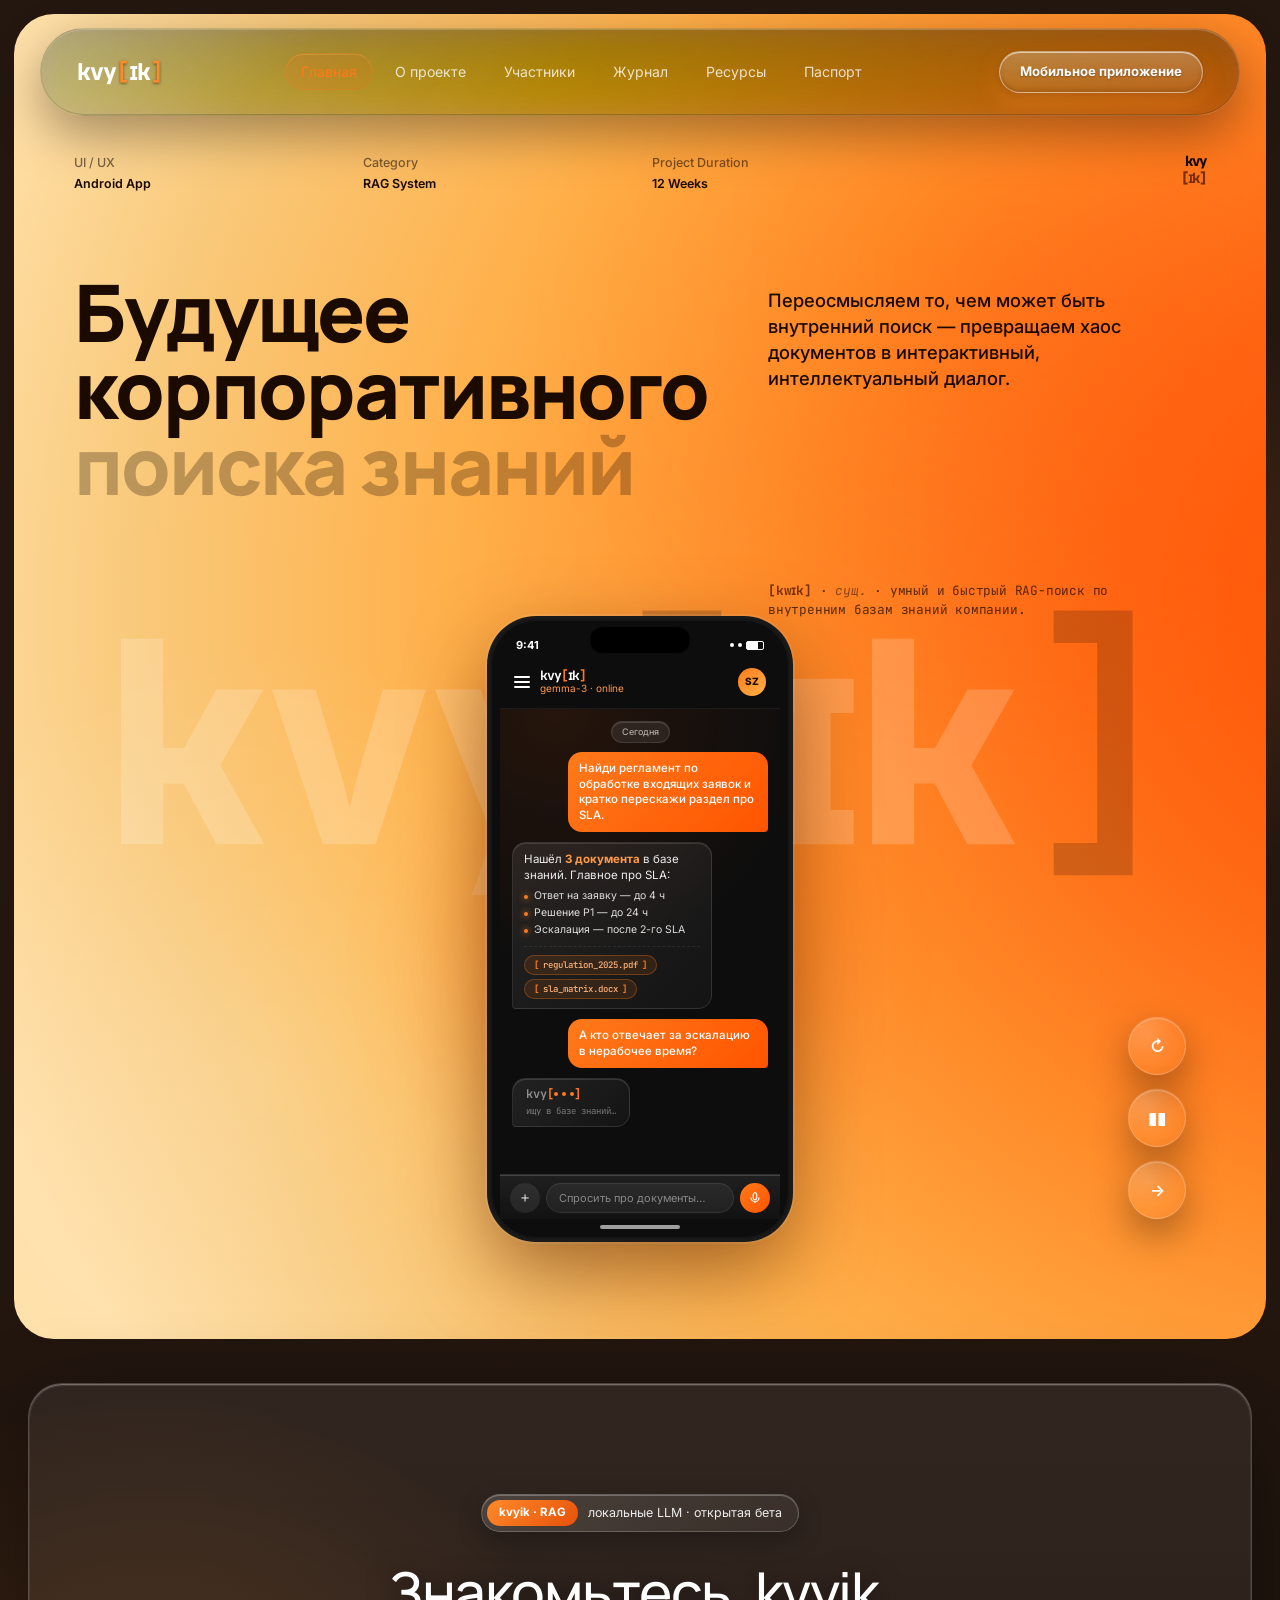
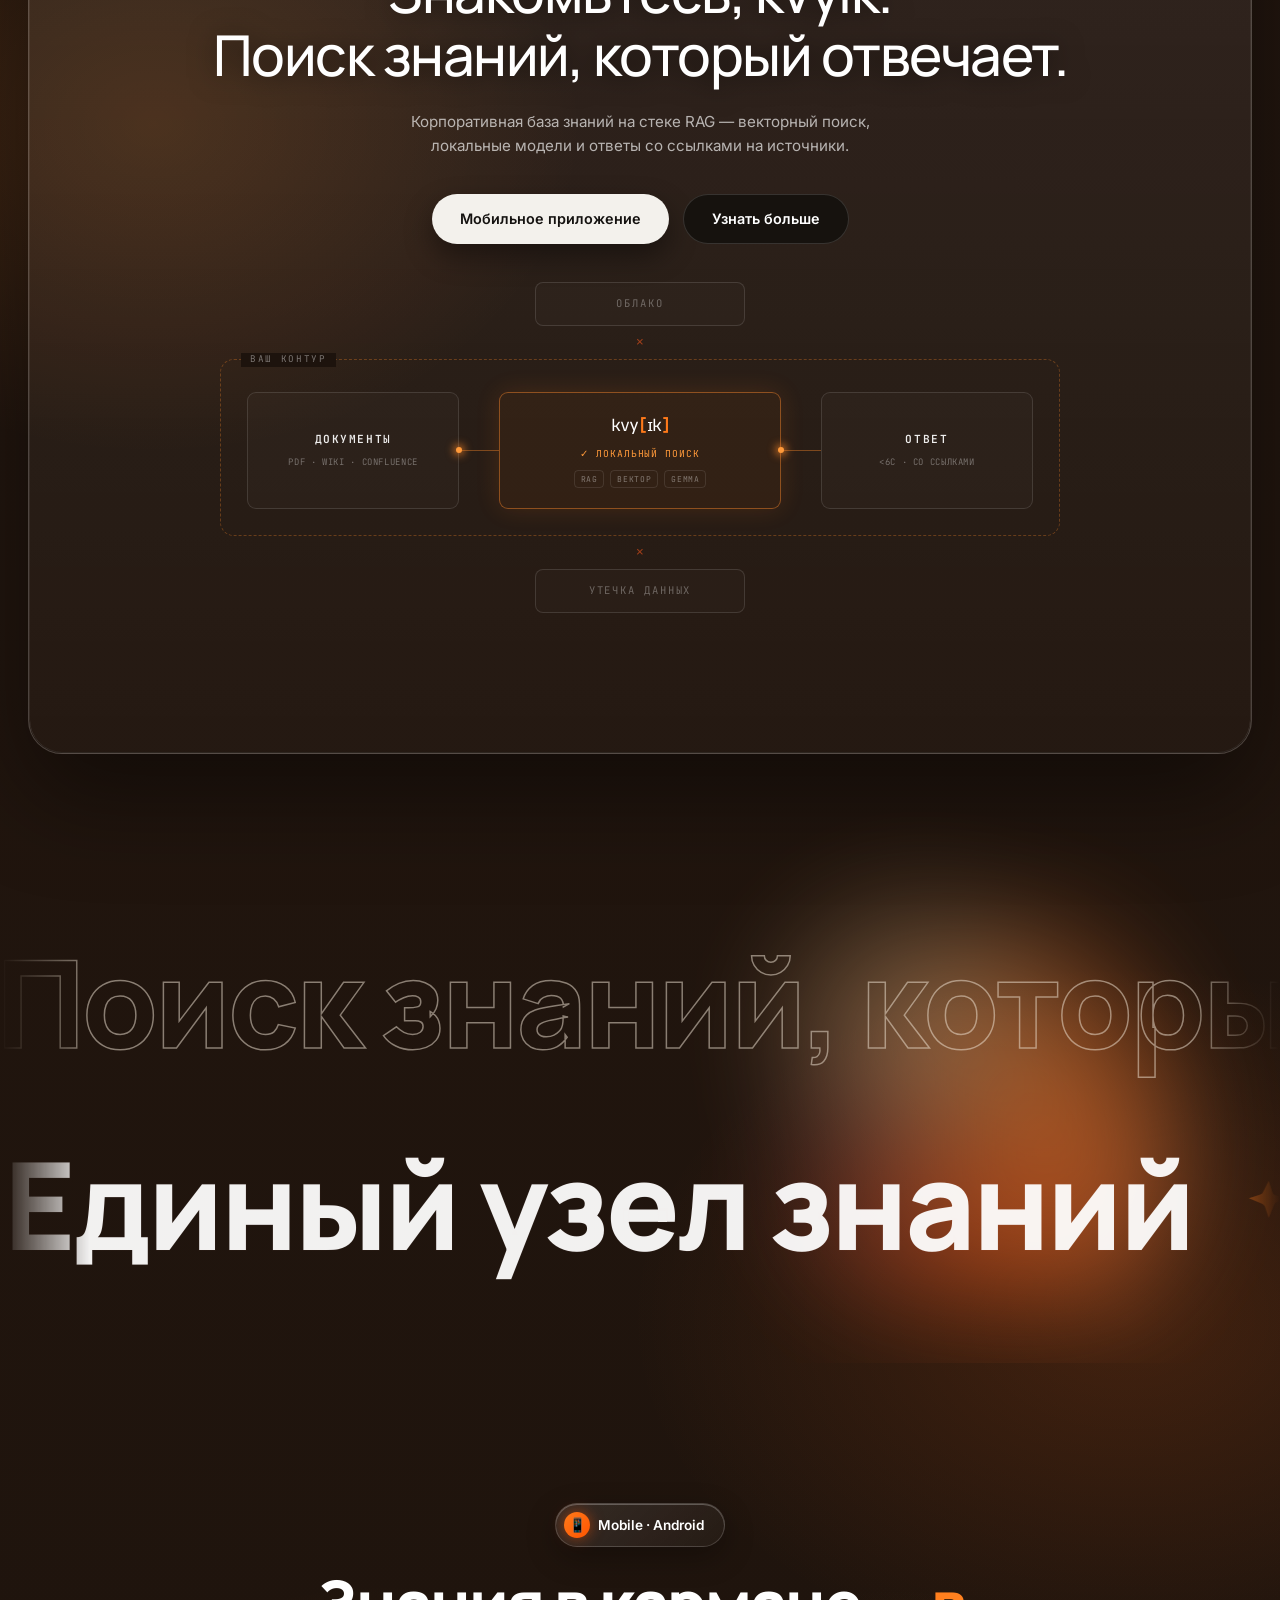
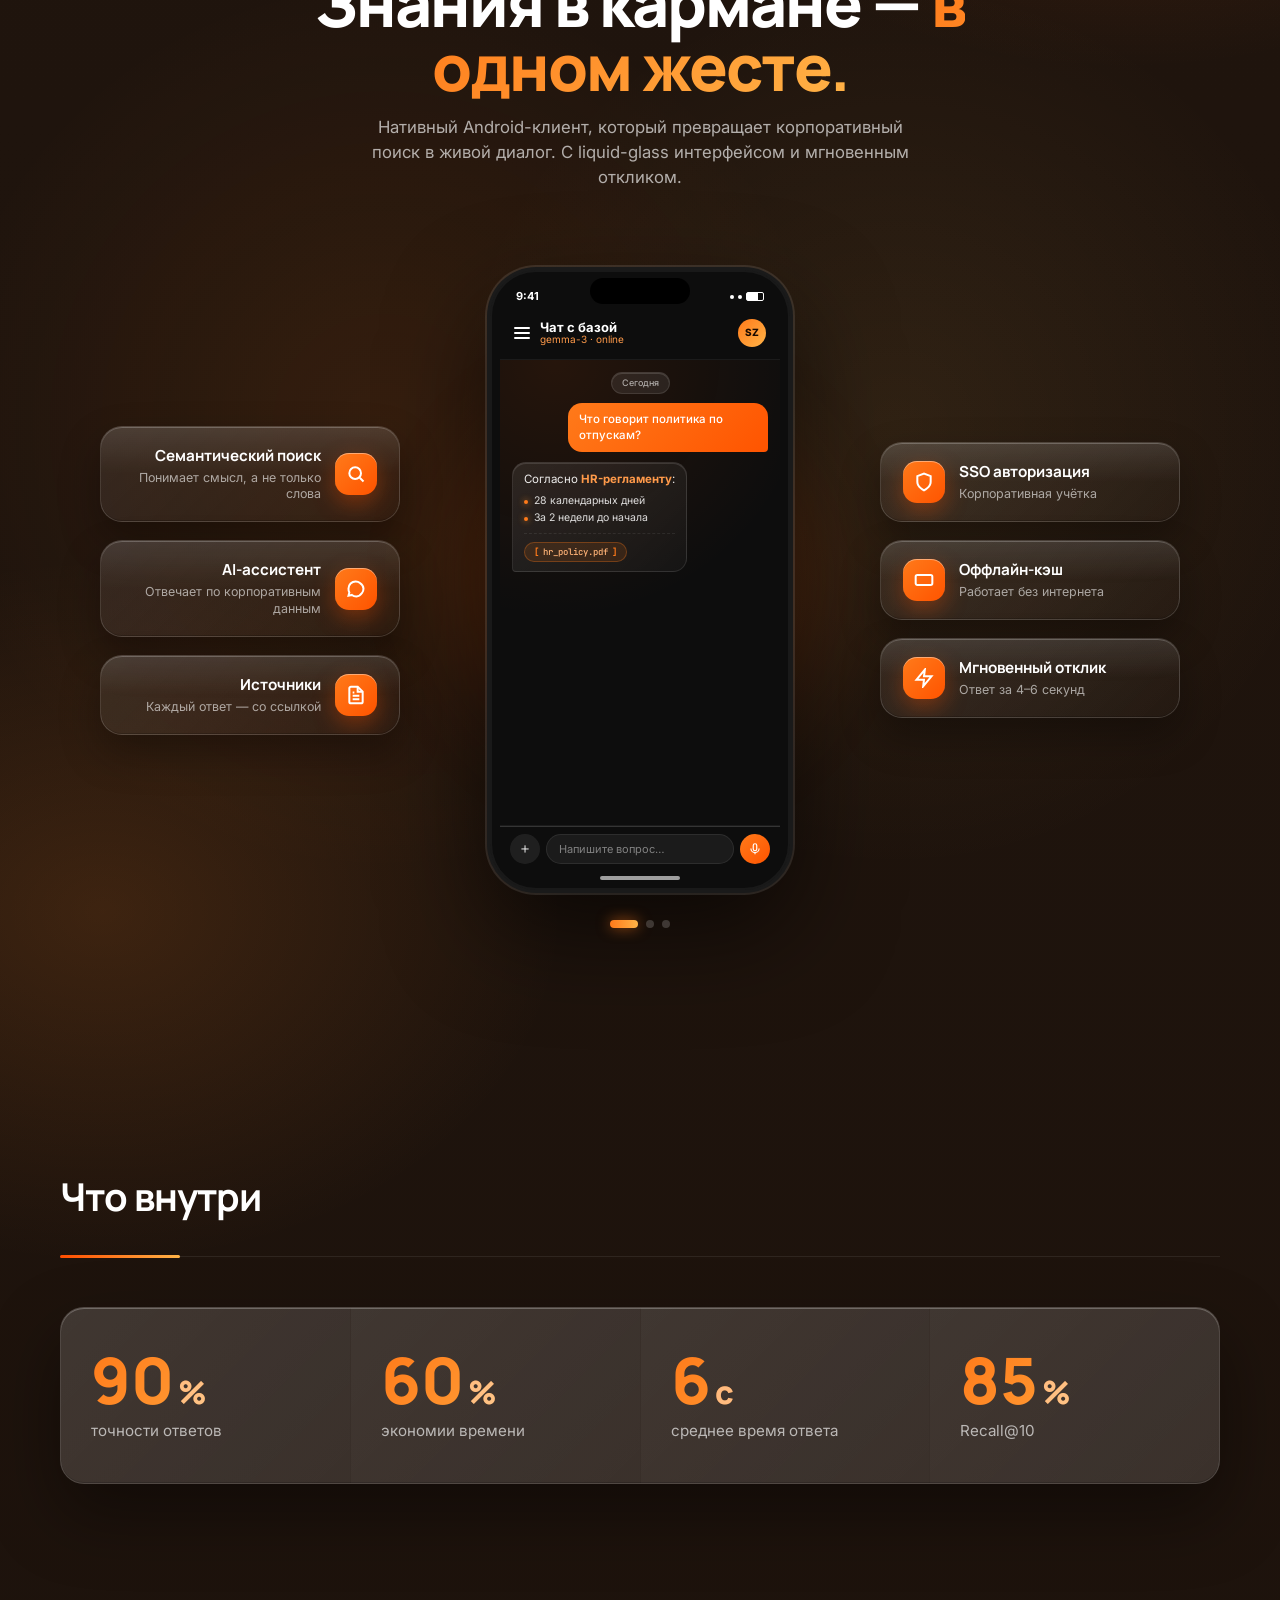
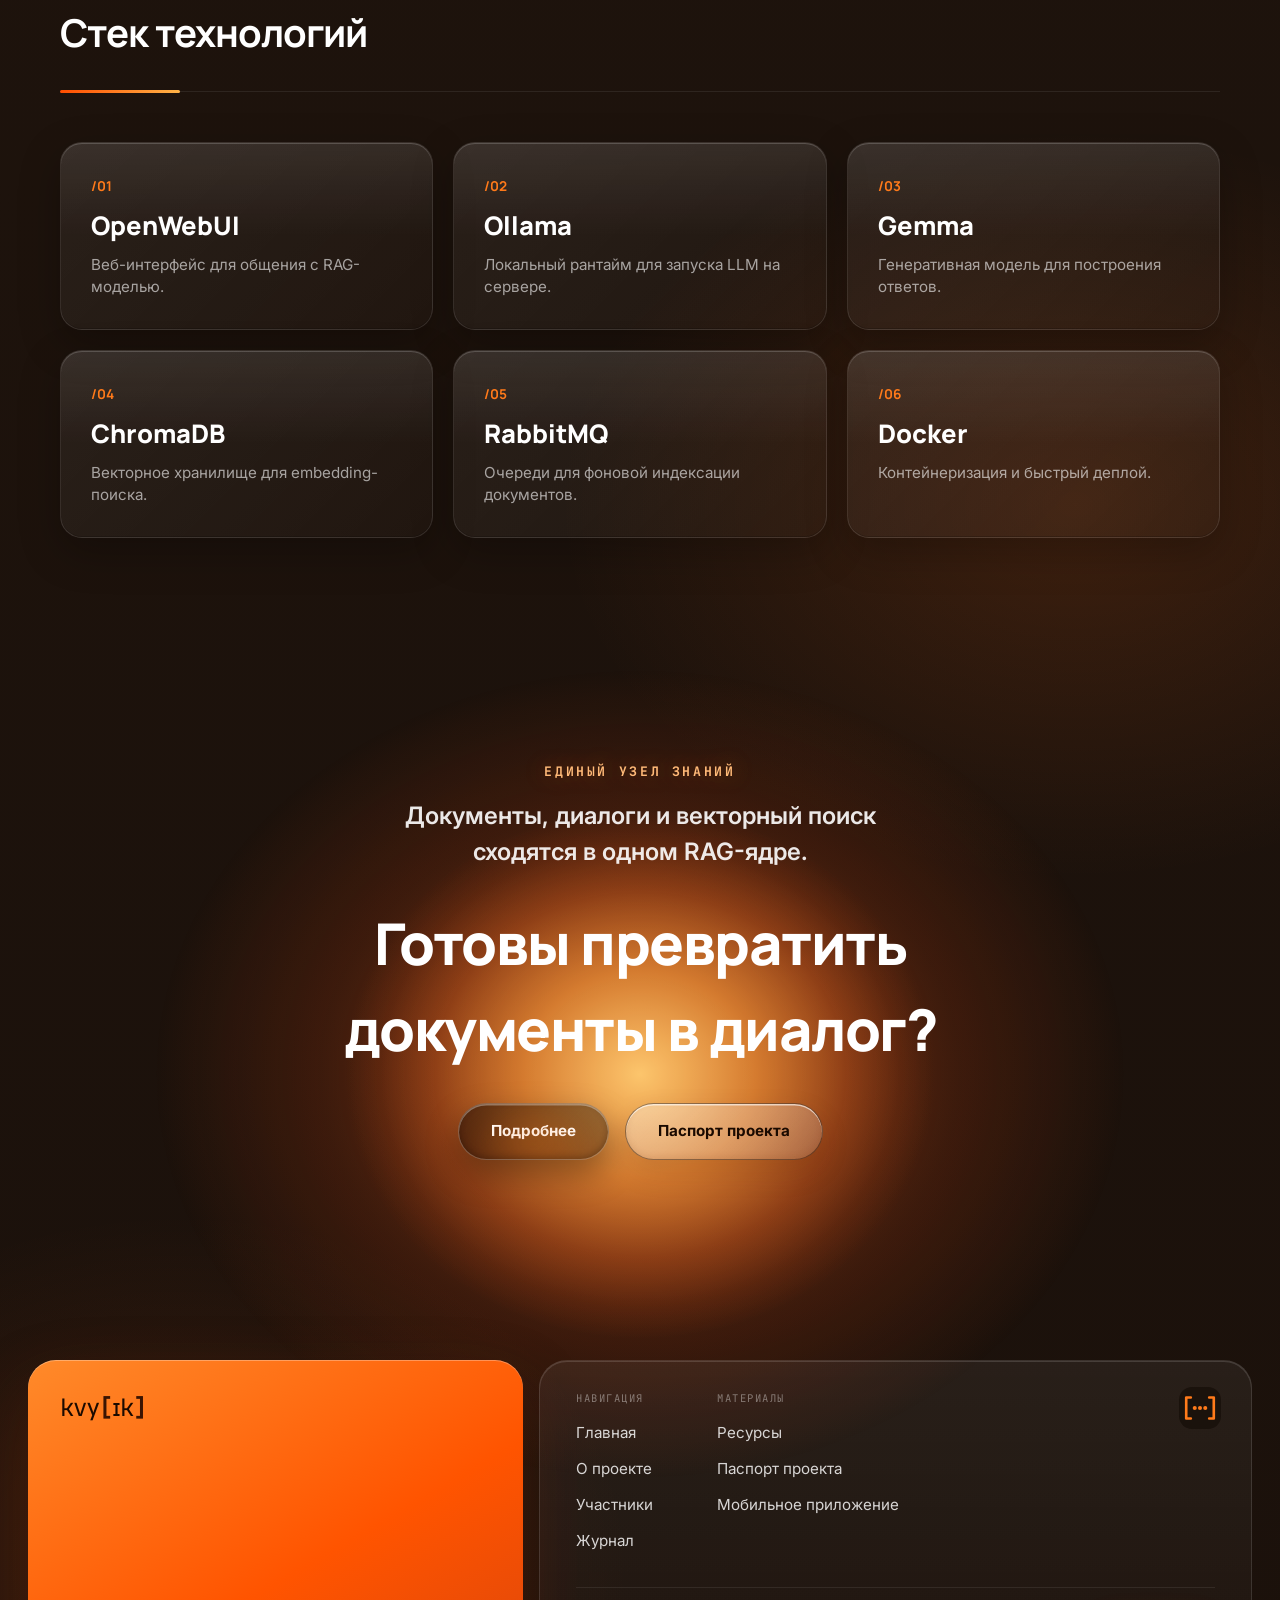
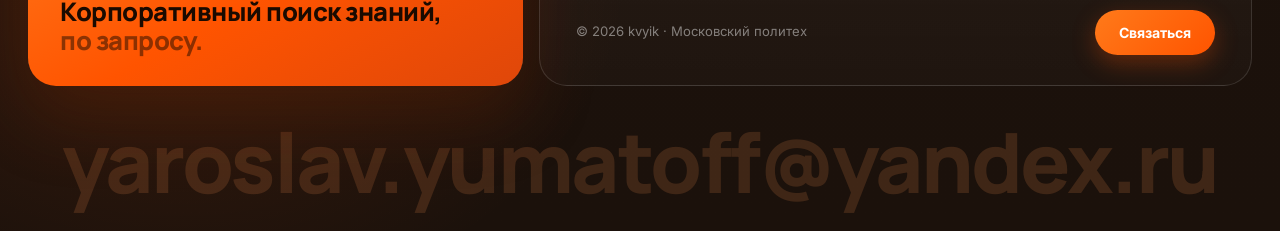
==== commit 0e2b2322: "feat(site): фраза про единый узел/RAG-ядро перенесена к CTA над свечением ядра" ====
--- a/site/index.html
+++ b/site/index.html
@@ -297,15 +297,9 @@
 
 </section>
 
-<!-- ============ KNOWLEDGE HUB / RUNNING LINE (moved under dark insights) ============ -->
-<section class="nb-section nb-orb-section">
+<!-- ============ RUNNING LINE (under dark insights) ============ -->
+<section class="nb-section nb-orb-section nb-marq-only">
     <div class="nb-container">
-
-        <div class="nb-num-row">
-            <h3>Единый узел знаний</h3>
-        </div>
-
-        <p class="nb-marq-lead">Документы, диалоги и векторный поиск сходятся в одном RAG-ядре.</p>
 
         <svg width="0" height="0" style="position:absolute" aria-hidden="true">
             <symbol id="mstar" viewBox="0 0 24 24">
@@ -714,6 +708,8 @@
 <!-- ============ CTA ============ -->
 <section class="nb-cta">
     <div class="nb-container">
+        <span class="nb-cta-eyebrow">Единый узел знаний</span>
+        <p class="nb-cta-lead">Документы, диалоги и векторный поиск сходятся в одном&nbsp;RAG-ядре.</p>
         <h2>Готовы превратить документы в диалог?</h2>
         <div class="nb-cta-row">
             <a href="about.html" class="nb-cta-btn primary">Подробнее</a>
--- a/site/css/style.css
+++ b/site/css/style.css
@@ -2028,6 +2028,24 @@
     padding:140px 60px;
     text-align:center;
     color:#fff;
+}
+/* "core" lead-in sitting right over the glowing core, above the CTA */
+.nb-cta-eyebrow{
+    display:inline-block;
+    font-family:'JetBrains Mono',monospace;
+    font-size:.82rem;font-weight:700;
+    text-transform:uppercase;letter-spacing:.2em;
+    color:#ffba78;
+    margin-bottom:16px;
+    text-shadow:0 0 22px rgba(255,140,45,.45);
+}
+.nb-cta-lead{
+    max-width:560px;
+    margin:0 auto 30px;
+    font-size:clamp(18px,2vw,24px);
+    line-height:1.5;
+    font-weight:600;
+    color:rgba(255,255,255,.9);
 }
 .nb-cta h2{
     font-family:'Manrope',sans-serif;
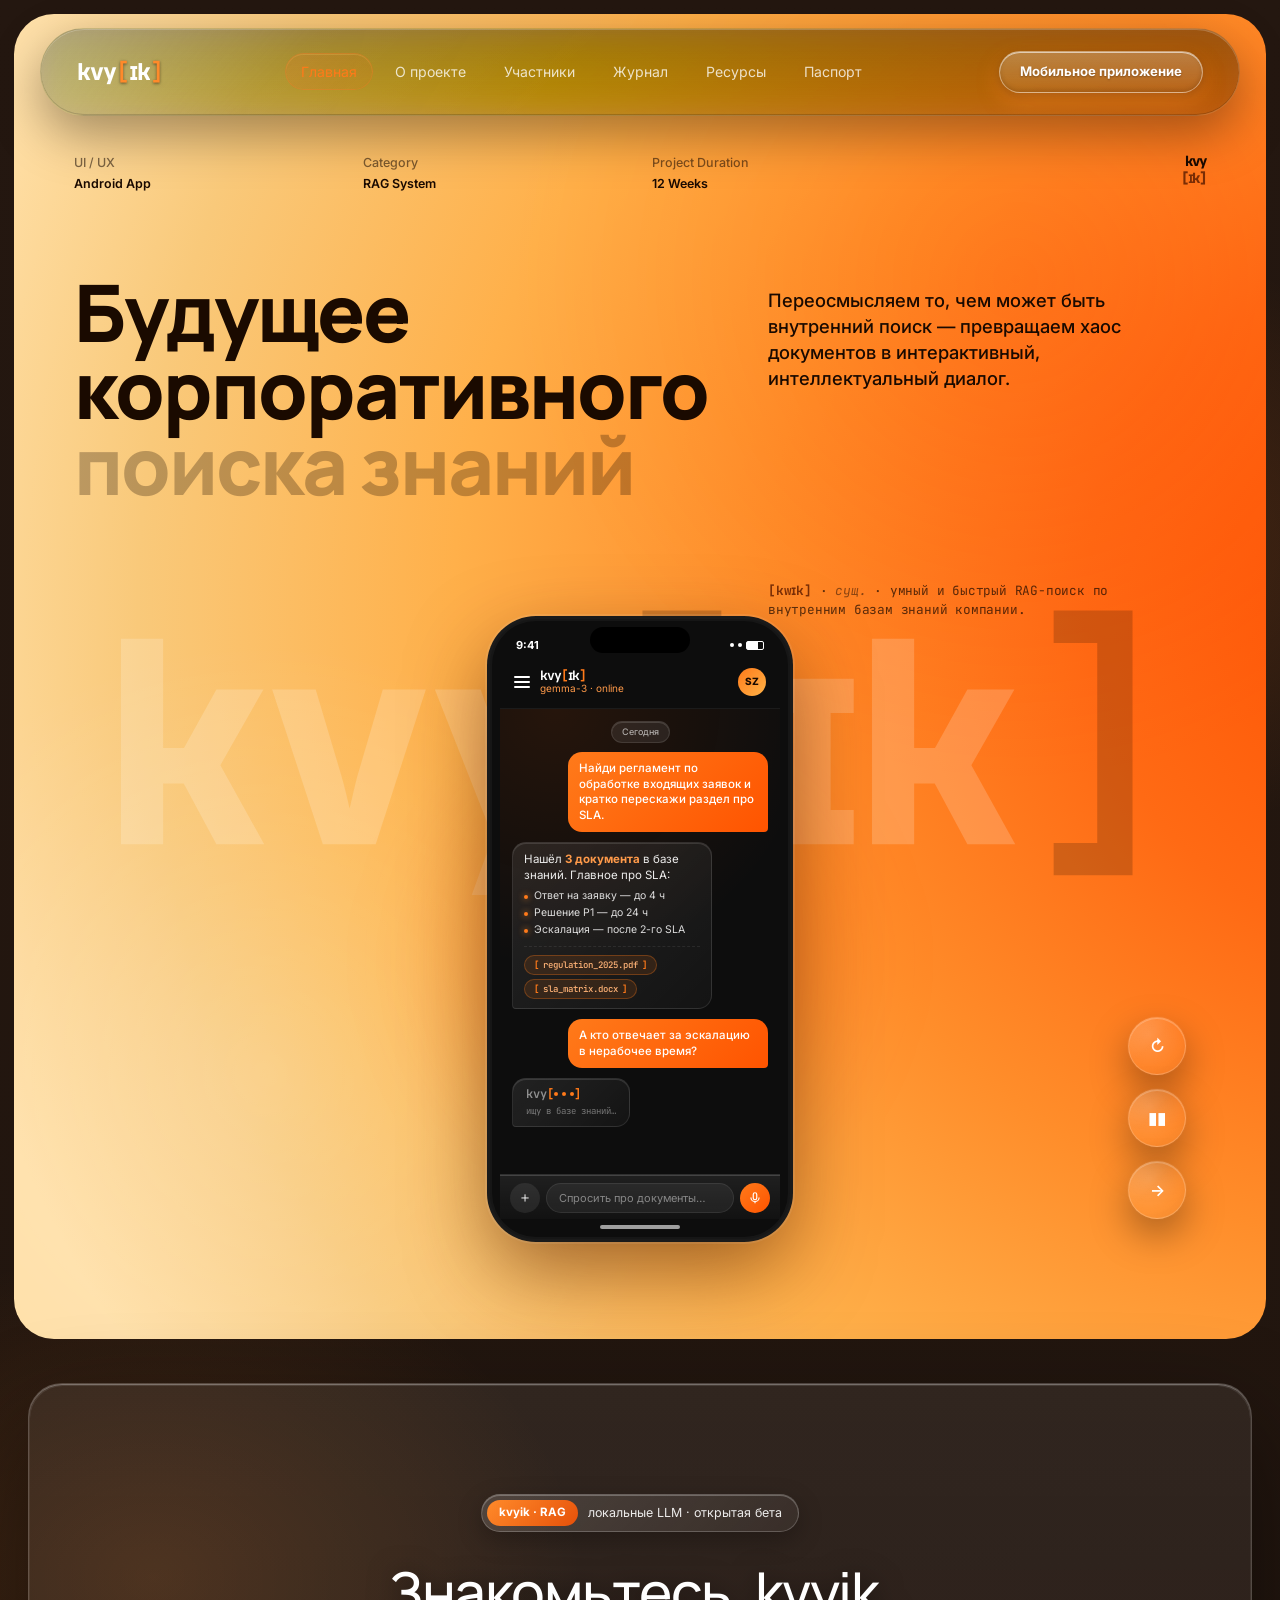
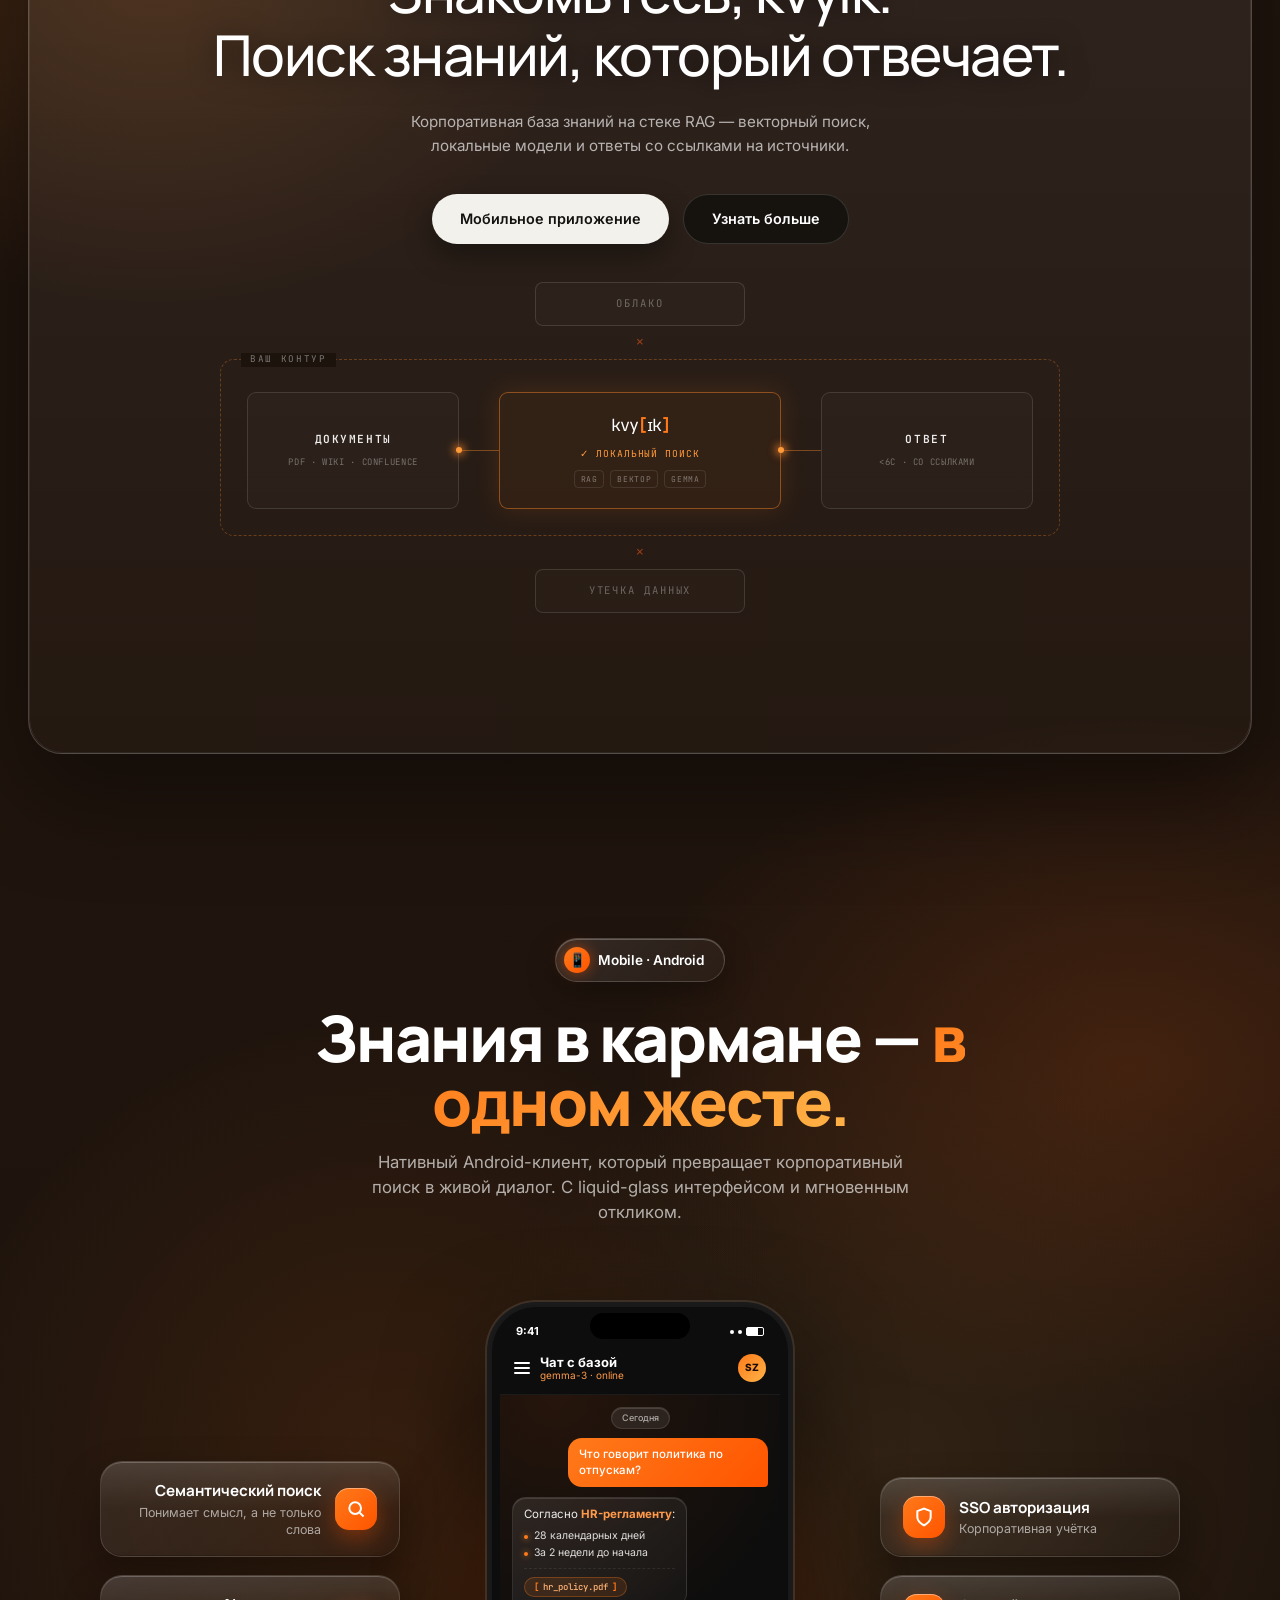
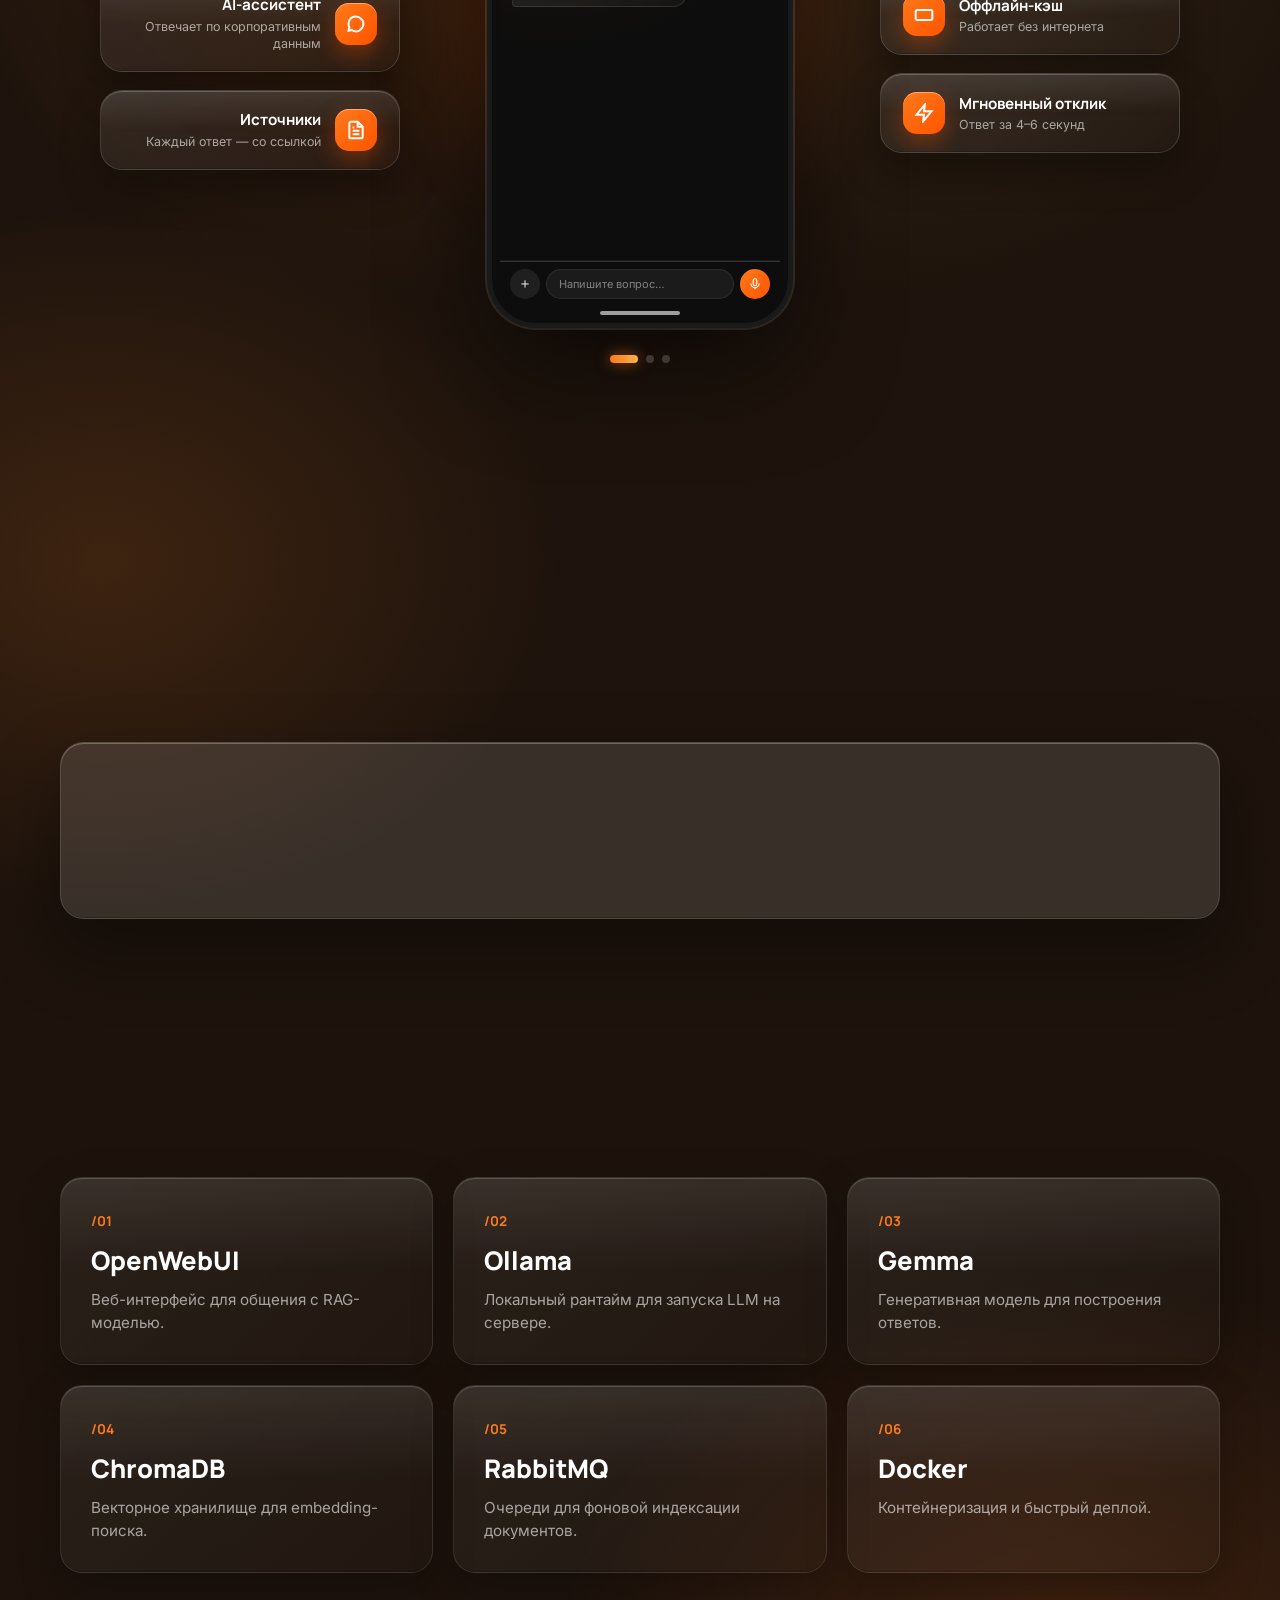
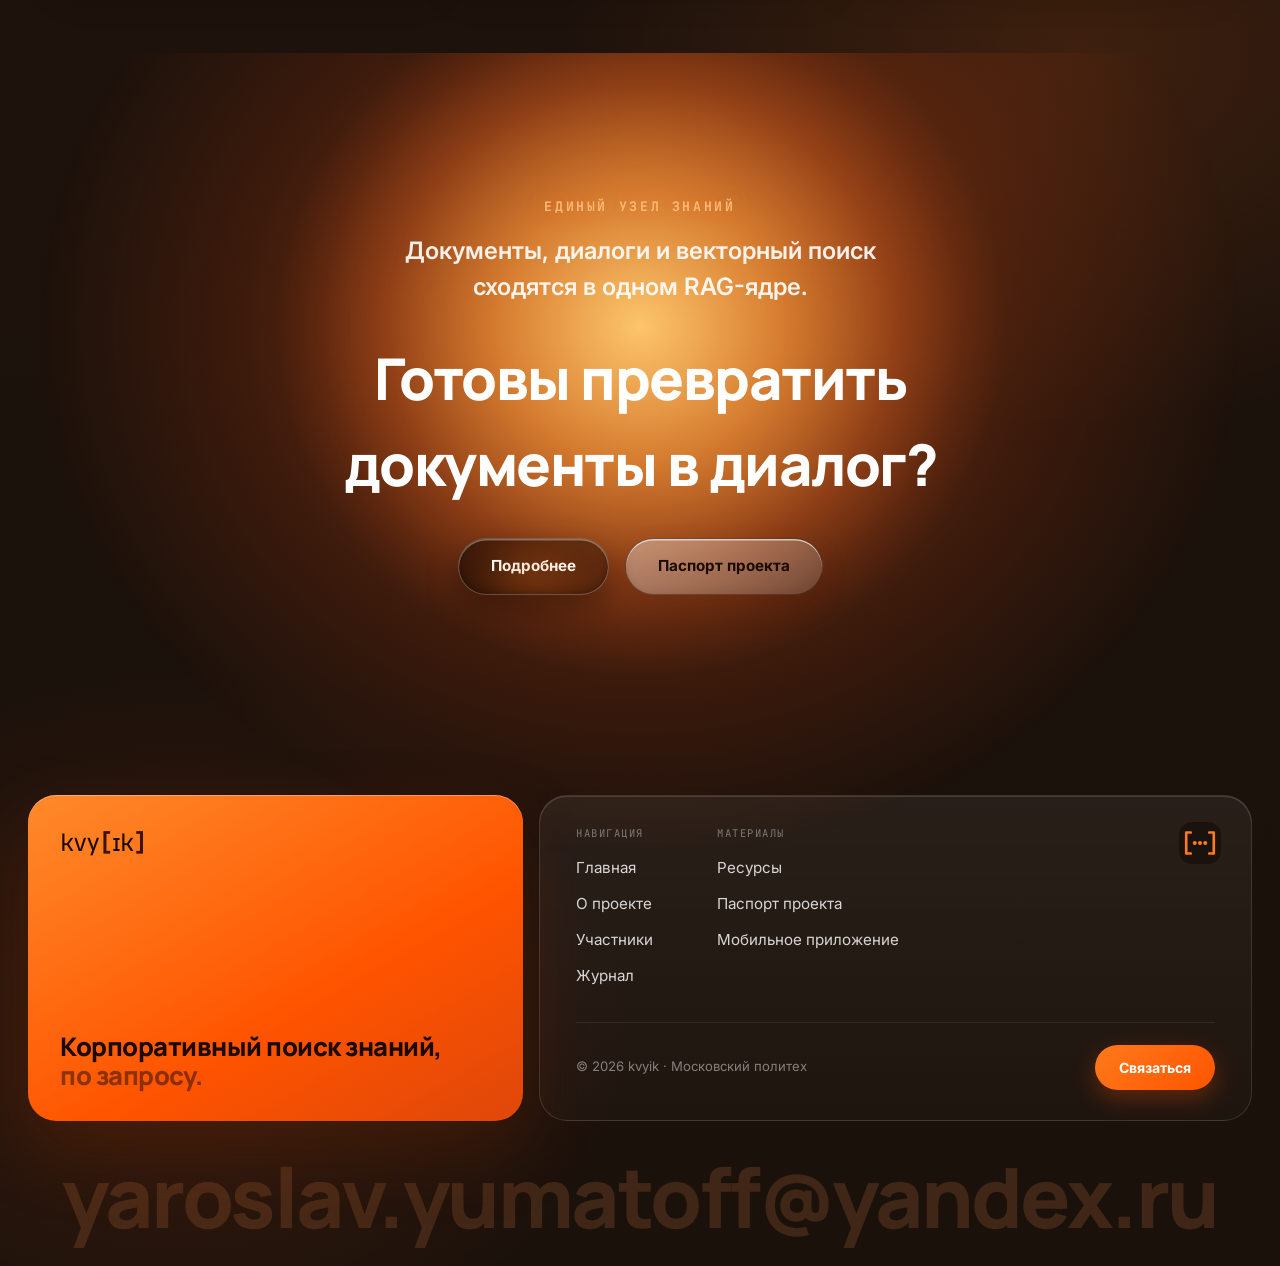
==== commit a87b5c23: "feat(site): ядро крупнее и отцентрировано под CTA, бегущая строка на главной удалена" ====
--- a/site/index.html
+++ b/site/index.html
@@ -297,52 +297,6 @@
 
 </section>
 
-<!-- ============ RUNNING LINE (under dark insights) ============ -->
-<section class="nb-section nb-orb-section nb-marq-only">
-    <div class="nb-container">
-
-        <svg width="0" height="0" style="position:absolute" aria-hidden="true">
-            <symbol id="mstar" viewBox="0 0 24 24">
-                <path d="M12 2.5l1.6 4.9a2 2 0 0 0 1.3 1.3L20.5 10l-4.9 1.6a2 2 0 0 0-1.3 1.3L12 18.5l-1.6-4.9a2 2 0 0 0-1.3-1.3L3.5 10l4.9-1.6a2 2 0 0 0 1.3-1.3L12 2.5z"/>
-            </symbol>
-        </svg>
-
-        <a href="about.html" class="nb-marq" aria-label="Поиск знаний, который отвечает">
-            <span class="nb-marq-track">
-                <span class="nb-marq-seq">
-                    <span>Поиск знаний, который отвечает</span><svg class="nb-marq-star"><use href="#mstar"/></svg>
-                    <span>Поиск знаний, который отвечает</span><svg class="nb-marq-star"><use href="#mstar"/></svg>
-                    <span>Поиск знаний, который отвечает</span><svg class="nb-marq-star"><use href="#mstar"/></svg>
-                </span>
-                <span class="nb-marq-seq" aria-hidden="true">
-                    <span>Поиск знаний, который отвечает</span><svg class="nb-marq-star"><use href="#mstar"/></svg>
-                    <span>Поиск знаний, который отвечает</span><svg class="nb-marq-star"><use href="#mstar"/></svg>
-                    <span>Поиск знаний, который отвечает</span><svg class="nb-marq-star"><use href="#mstar"/></svg>
-                </span>
-            </span>
-        </a>
-
-        <div class="nb-marq nb-marq--out" aria-hidden="true">
-            <span class="nb-marq-track nb-marq-track--rev">
-                <span class="nb-marq-seq">
-                    <span>Единый узел знаний</span><svg class="nb-marq-star"><use href="#mstar"/></svg>
-                    <span>Векторный поиск</span><svg class="nb-marq-star"><use href="#mstar"/></svg>
-                    <span>Локальные модели</span><svg class="nb-marq-star"><use href="#mstar"/></svg>
-                </span>
-                <span class="nb-marq-seq">
-                    <span>Единый узел знаний</span><svg class="nb-marq-star"><use href="#mstar"/></svg>
-                    <span>Векторный поиск</span><svg class="nb-marq-star"><use href="#mstar"/></svg>
-                    <span>Локальные модели</span><svg class="nb-marq-star"><use href="#mstar"/></svg>
-                </span>
-            </span>
-        </div>
-
-        <!-- soft painterly orange bloom bleeding in from the right -->
-        <div class="nb-paint" aria-hidden="true"></div>
-
-    </div>
-</section>
-
 <!-- ============ MOBILE SHOWCASE ============ -->
 <section class="nb-showcase" id="mobile-showcase">
 
--- a/site/css/style.css
+++ b/site/css/style.css
@@ -4385,9 +4385,9 @@
 .nb-core-glow{
     position:absolute;
     left:50%;
-    top:50%;                       /* sits behind the CTA, spills up & down */
-    width:125vw;
-    height:1180px;
+    top:35%;                       /* centred right behind the CTA block */
+    width:155vw;
+    height:1550px;
     transform:translate(-50%,-50%);
     /* tighter, brighter core + steeper falloff = a defined sun, not a soft wash */
     background:
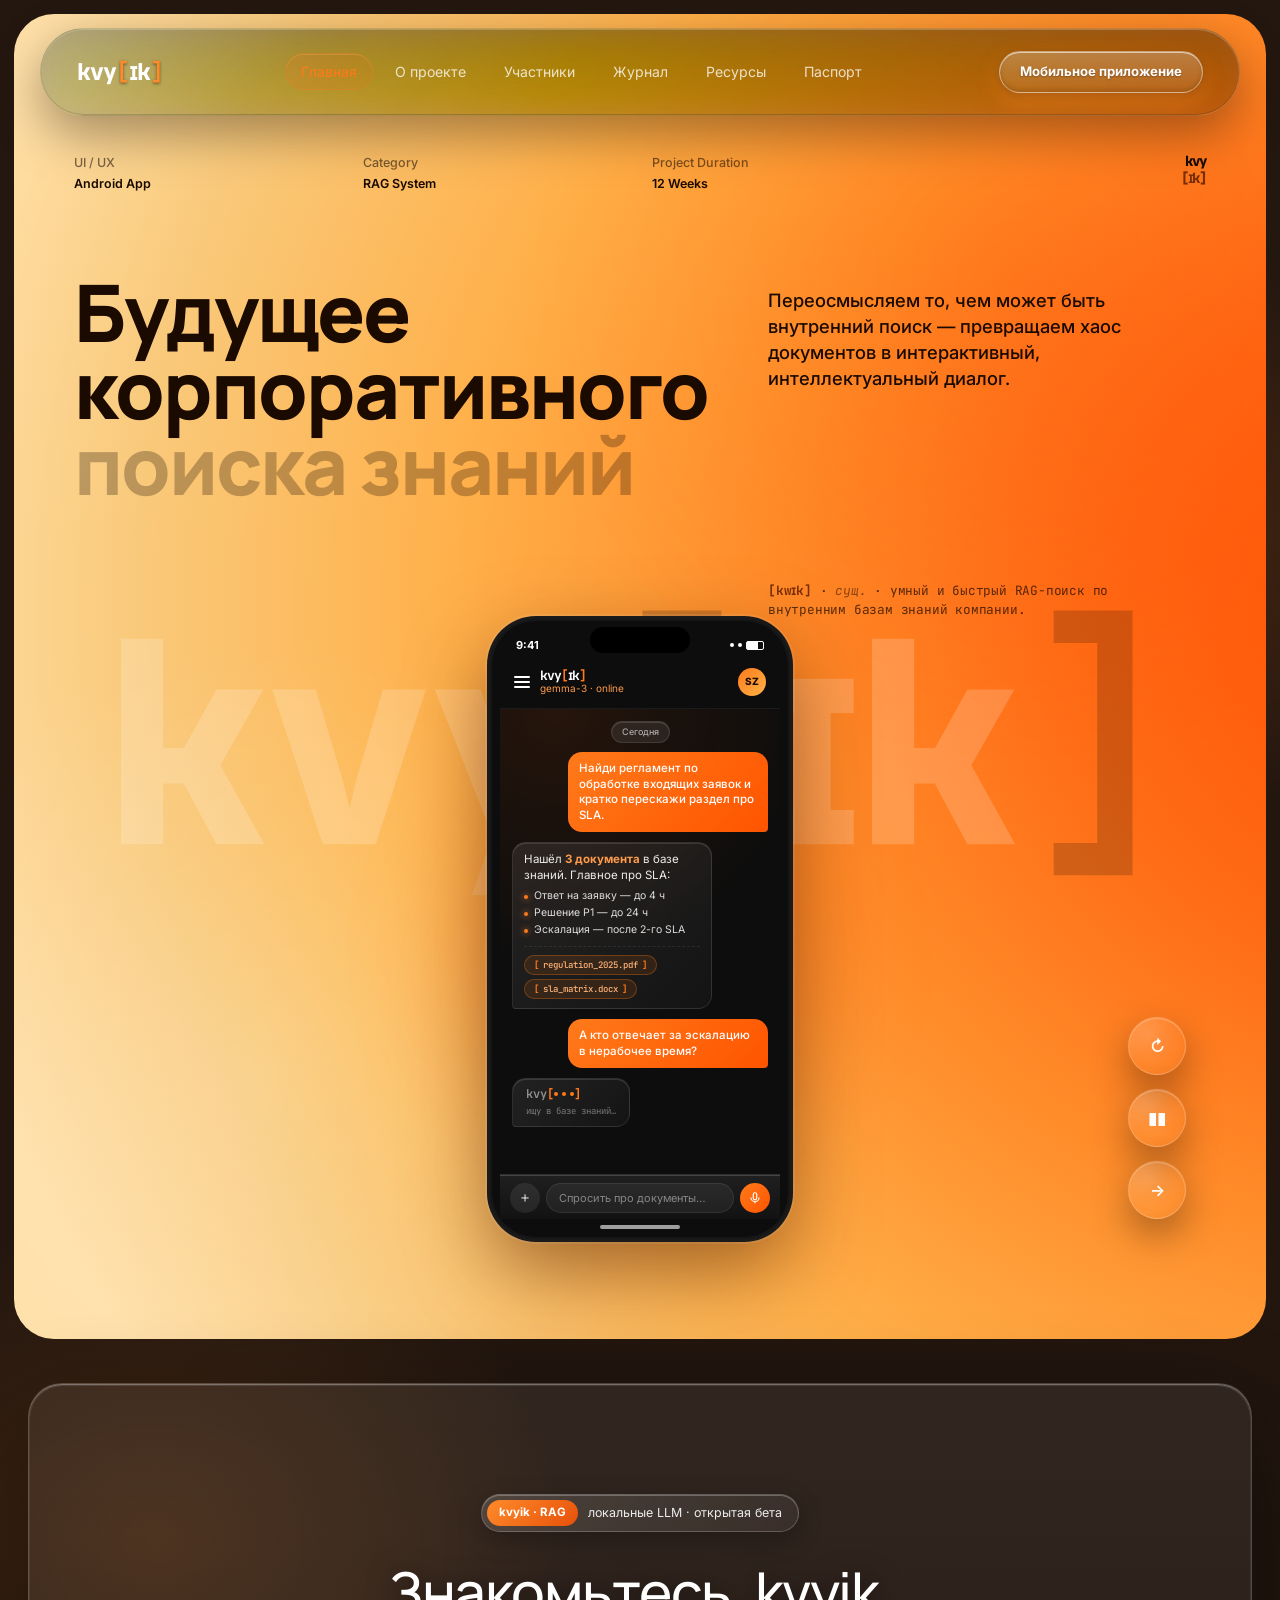
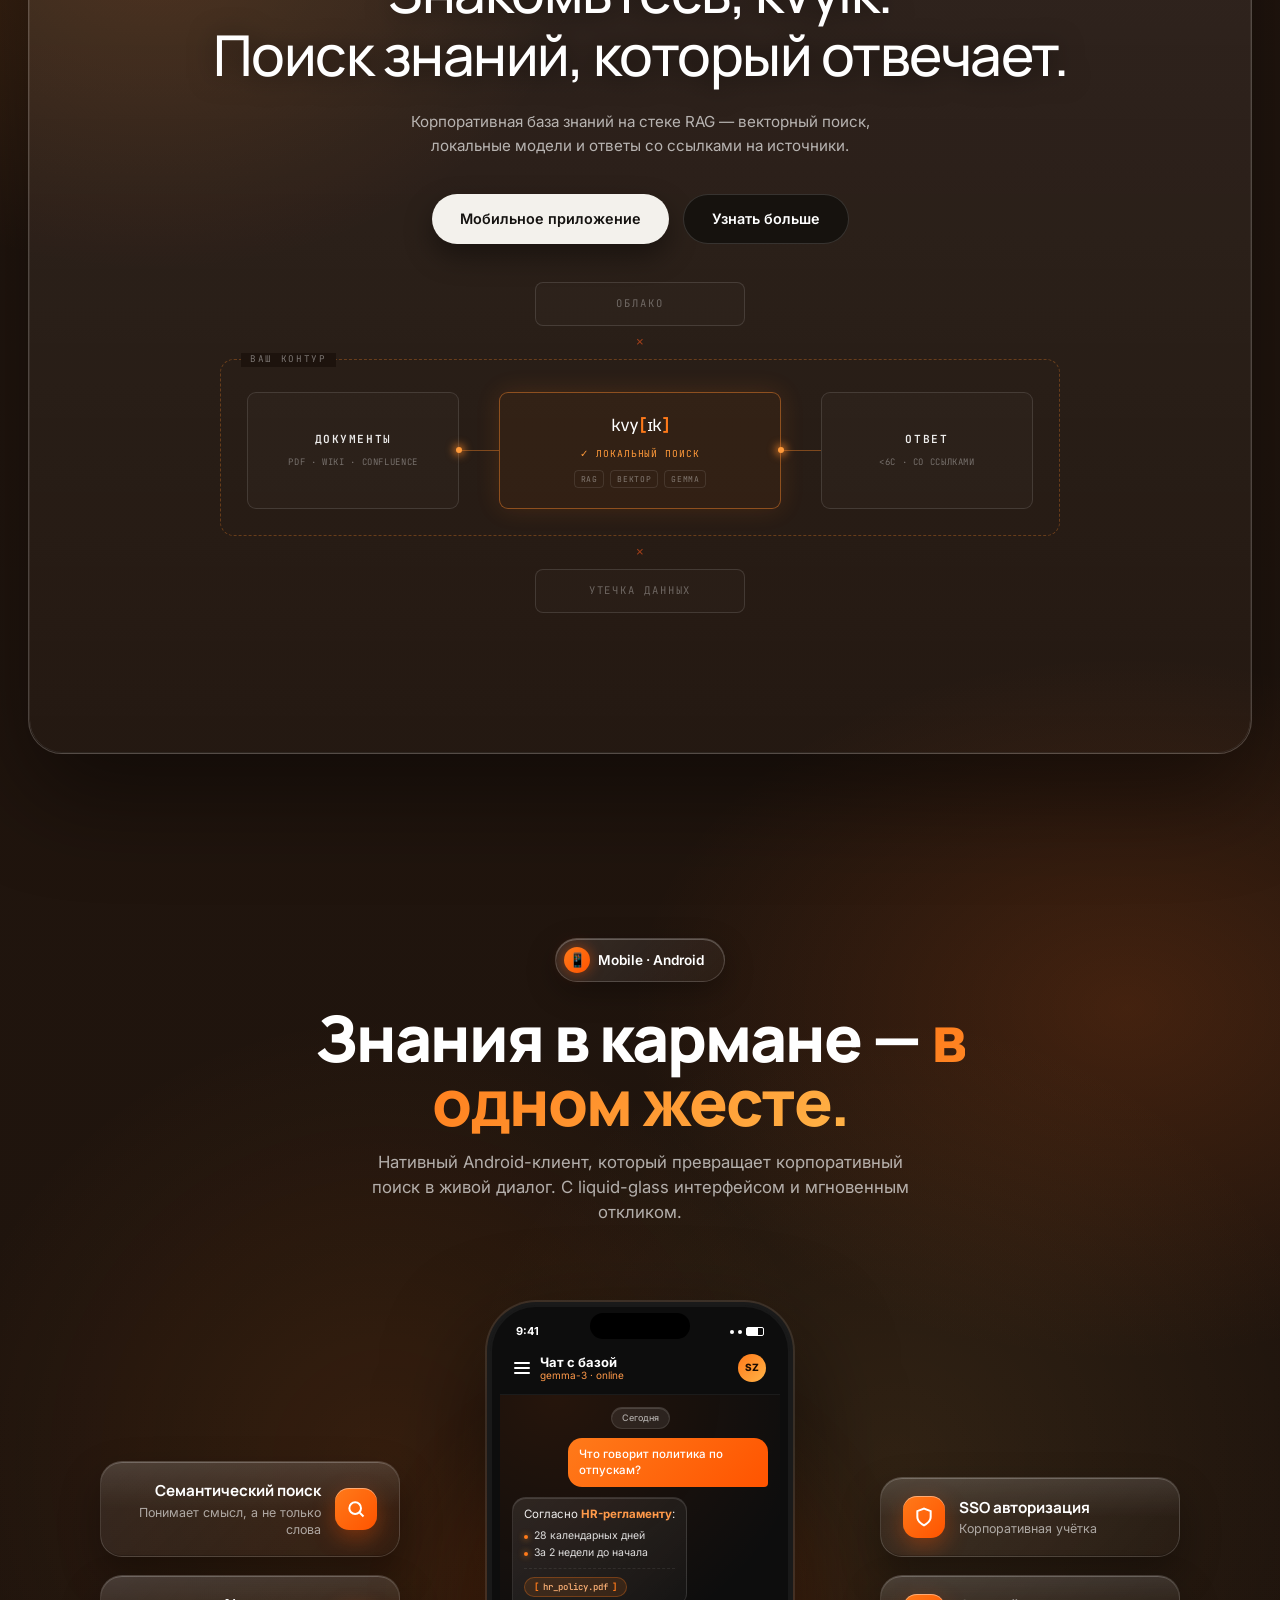
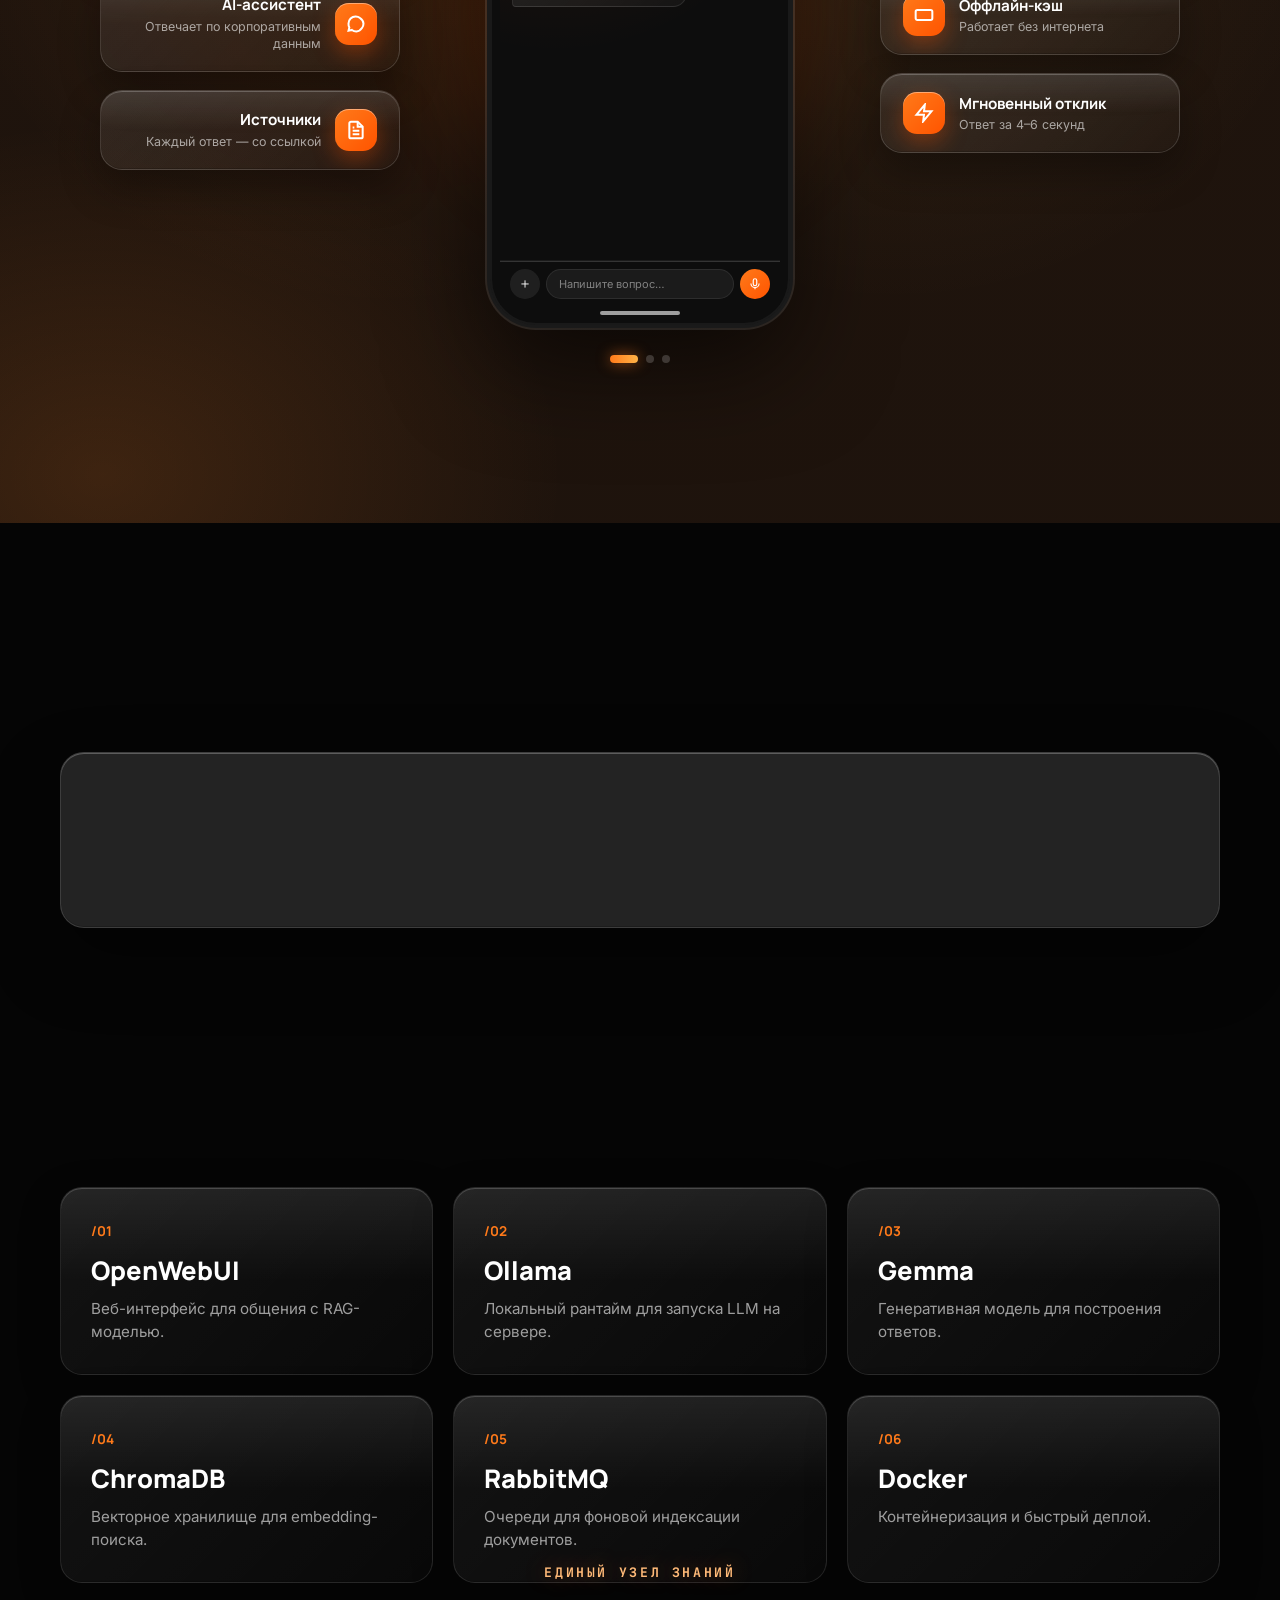
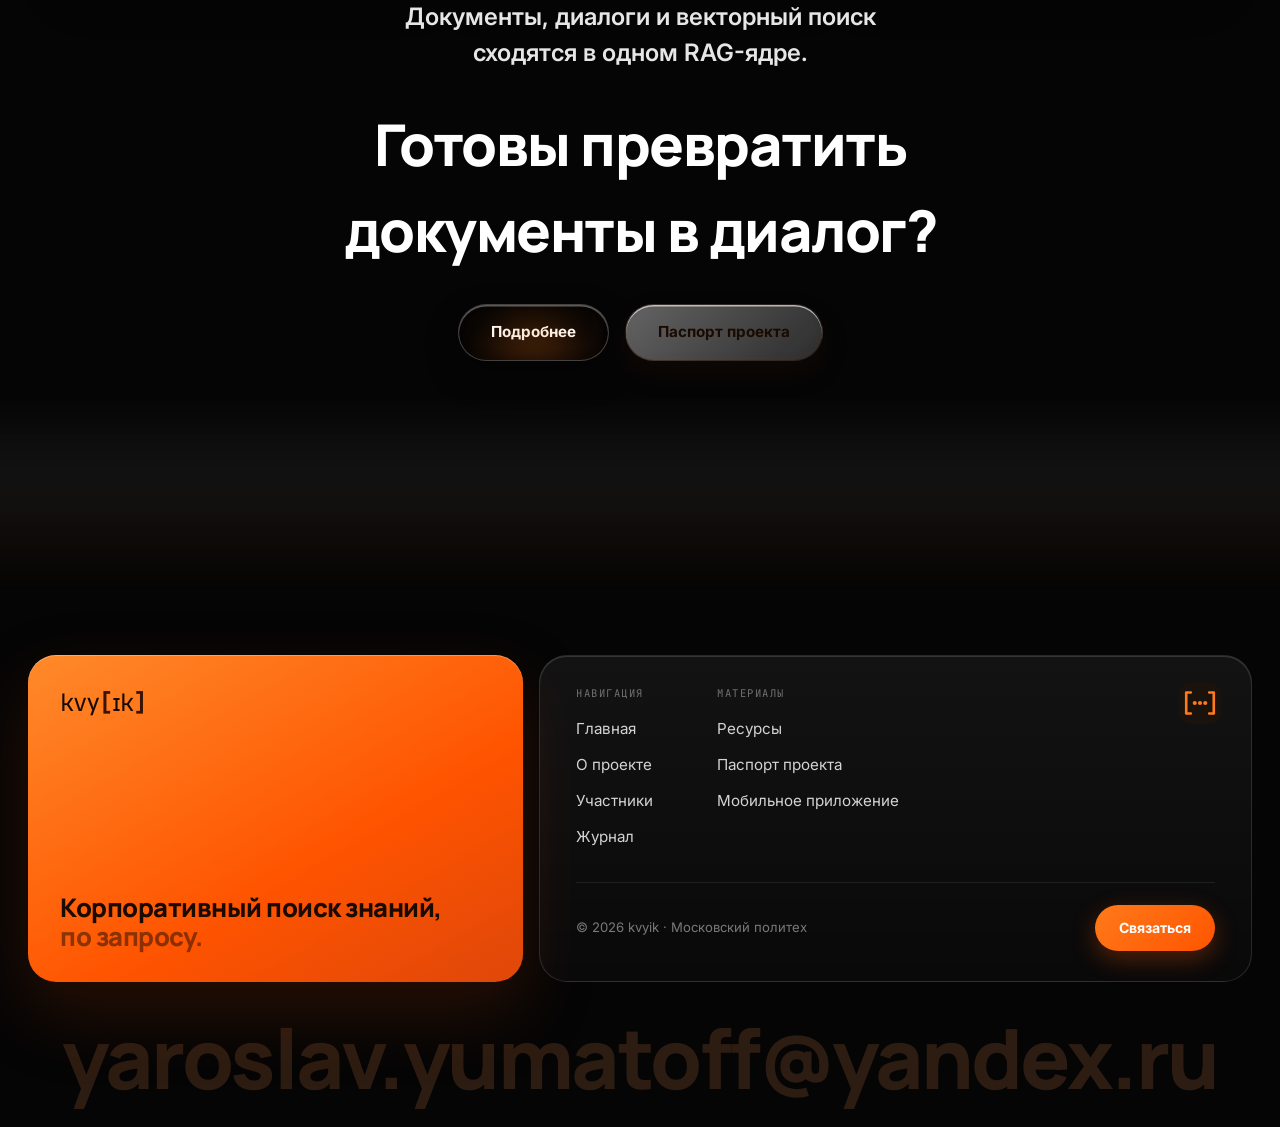
==== commit 8db770ea: "feat: add CTA scroll reveal" ====
--- a/site/index.html
+++ b/site/index.html
@@ -588,8 +588,10 @@
 
 </section>
 
+<div class="nb-cta-scroll-stage">
+
 <!-- ============ KPI + TECH BLOCKS ============ -->
-<section class="nb-section">
+<section class="nb-section nb-glass-foot">
     <div class="nb-container">
 
         <div class="nb-num-row">
@@ -657,7 +659,7 @@
 
 <!-- ===== gradient-core zone: marquee → CTA → footer share one animated glow ===== -->
 <div class="nb-core-zone">
-<div class="nb-core" aria-hidden="true"><div class="nb-core-glow"></div></div>
+<div class="nb-core" aria-hidden="true"><div class="nb-core-scale"><div class="nb-core-glow"></div></div></div>
 
 <!-- ============ CTA ============ -->
 <section class="nb-cta">
@@ -712,6 +714,8 @@
 </footer>
 </div><!-- /.nb-core-zone -->
 
+</div><!-- /.nb-cta-scroll-stage -->
+
 <button id="scrollTopBtn">↑</button>
 
 <script src="js/app.js"></script>
--- a/site/css/style.css
+++ b/site/css/style.css
@@ -2023,9 +2023,11 @@
    CTA
 ========================= */
 .nb-cta{
-    /* glow now comes from the shared .nb-core behind the zone */
+    /* glow now comes from the shared .nb-core behind the zone;
+       extra top padding gives the core room so it isn't clipped by
+       the section above */
     background:transparent;
-    padding:140px 60px;
+    padding:260px 60px 150px;
     text-align:center;
     color:#fff;
 }
@@ -4376,18 +4378,98 @@
    GRADIENT CORE — home bottom (marquee → CTA → footer)
    one breathing radial "sun" behind the zone, with subtle parallax.
 ========================= */
+/* Desktop CTA reveal scene: KPI/TECH dissolves while the CTA rises over it. */
+.nb-cta-scroll-stage{
+    --kpi-blur:0px;
+    --kpi-shift:0px;
+    --kpi-opacity:1;
+    --cta-opacity:1;
+    --cta-core-opacity:1;
+    --cta-shield-opacity:0;
+    --cta-shift:0px;
+    position:relative;
+    background:#050505;
+    isolation:isolate;
+}
+@media(min-width:1001px){
+    .nb-cta-scroll-stage{
+        --cta-opacity:0;
+        --cta-core-opacity:0;
+        --cta-shield-opacity:0;
+        --cta-shift:0px;
+    }
+    .nb-cta-scroll-stage .nb-glass-foot{
+        min-height:100vh;
+        padding-top:90px;
+        padding-bottom:calc(180px + 48vh);
+        transform:translateY(var(--kpi-shift));
+        filter:blur(var(--kpi-blur));
+        opacity:var(--kpi-opacity);
+        will-change:transform,filter,opacity;
+        transition:filter .12s linear, opacity .12s linear;
+        z-index:1;
+    }
+    .nb-cta-scroll-stage .nb-core-zone{
+        margin-top:-100vh;
+        z-index:3;
+    }
+    .nb-cta-scroll-stage .nb-core-zone::before{
+        content:"";
+        position:absolute;
+        inset:0 0 auto;
+        height:100vh;
+        z-index:0;
+        pointer-events:none;
+        background:transparent;
+        opacity:var(--cta-shield-opacity);
+    }
+    .nb-cta-scroll-stage .nb-cta{
+        min-height:100vh;
+        padding:120px 60px 90px;
+        display:flex;
+        align-items:center;
+        justify-content:center;
+        transform:translateY(var(--cta-shift));
+        opacity:var(--cta-opacity);
+        will-change:transform,opacity;
+    }
+}
+@media(max-width:1000px){
+    .nb-cta-scroll-stage{
+        --kpi-blur:0px;
+        --kpi-shift:0px;
+        --kpi-opacity:1;
+        --cta-opacity:1;
+        --cta-core-opacity:1;
+        --cta-shield-opacity:0;
+        --cta-shift:0px;
+    }
+}
+
 /* overflow:clip keeps the glow + its parallax shift from extending the
    document scroll height beyond the real end of the page */
 .nb-core-zone{position:relative;overflow:clip;}
 .nb-core-zone > section,
 .nb-core-zone > footer{position:relative;z-index:1;}
-.nb-core{position:absolute;inset:0;z-index:0;pointer-events:none;overflow:hidden;will-change:transform;}
+.nb-core{position:absolute;inset:0;z-index:0;pointer-events:none;overflow:hidden;will-change:transform;opacity:var(--cta-core-opacity, 1);}
+/* separate layer for the hover "ignite" so it never fights the parallax
+   (on .nb-core) or the breathing (on .nb-core-glow) */
+.nb-core-scale{
+    position:absolute;inset:0;
+    transform-origin:50% 30%;
+    transition:transform .8s cubic-bezier(.2,.8,.2,1), filter .8s ease;
+    will-change:transform,filter;
+}
+.nb-core-scale.is-lit{
+    transform:scale(1.12);
+    filter:brightness(1.45) saturate(1.12);
+}
 .nb-core-glow{
     position:absolute;
     left:50%;
-    top:35%;                       /* centred right behind the CTA block */
-    width:155vw;
-    height:1550px;
+    top:30%;                       /* centred right behind the CTA block */
+    width:185vw;
+    height:1850px;
     transform:translate(-50%,-50%);
     /* tighter, brighter core + steeper falloff = a defined sun, not a soft wash */
     background:
@@ -4411,3 +4493,26 @@
 @media(max-width:760px){
     .nb-core-glow{width:170vw;height:1000px;}
 }
+
+/* frosted-glass bottom edge: the KPI+TECH section dissolves smoothly
+   into the gradient-core background below it (no hard edge).
+   extra bottom padding keeps the glass in the gap below the cards,
+   so the cards stay sharp while the edge slides into the glow */
+.nb-glass-foot{position:relative;padding-bottom:180px;}
+.nb-glass-foot::after{
+    content:"";
+    position:absolute;
+    left:0;right:0;bottom:0;
+    height:230px;
+    z-index:4;
+    pointer-events:none;
+    background:linear-gradient(to bottom,
+        rgba(255,255,255,0) 0%,
+        rgba(255,255,255,.05) 45%,
+        rgba(255,150,60,.07) 100%);
+    backdrop-filter:blur(13px) saturate(125%);
+    -webkit-backdrop-filter:blur(13px) saturate(125%);
+    /* glass concentrated in the gap below the cards, clear at both ends */
+    -webkit-mask:linear-gradient(to bottom, transparent 0%, #000 30%, #000 60%, transparent 100%);
+    mask:linear-gradient(to bottom, transparent 0%, #000 30%, #000 60%, transparent 100%);
+}
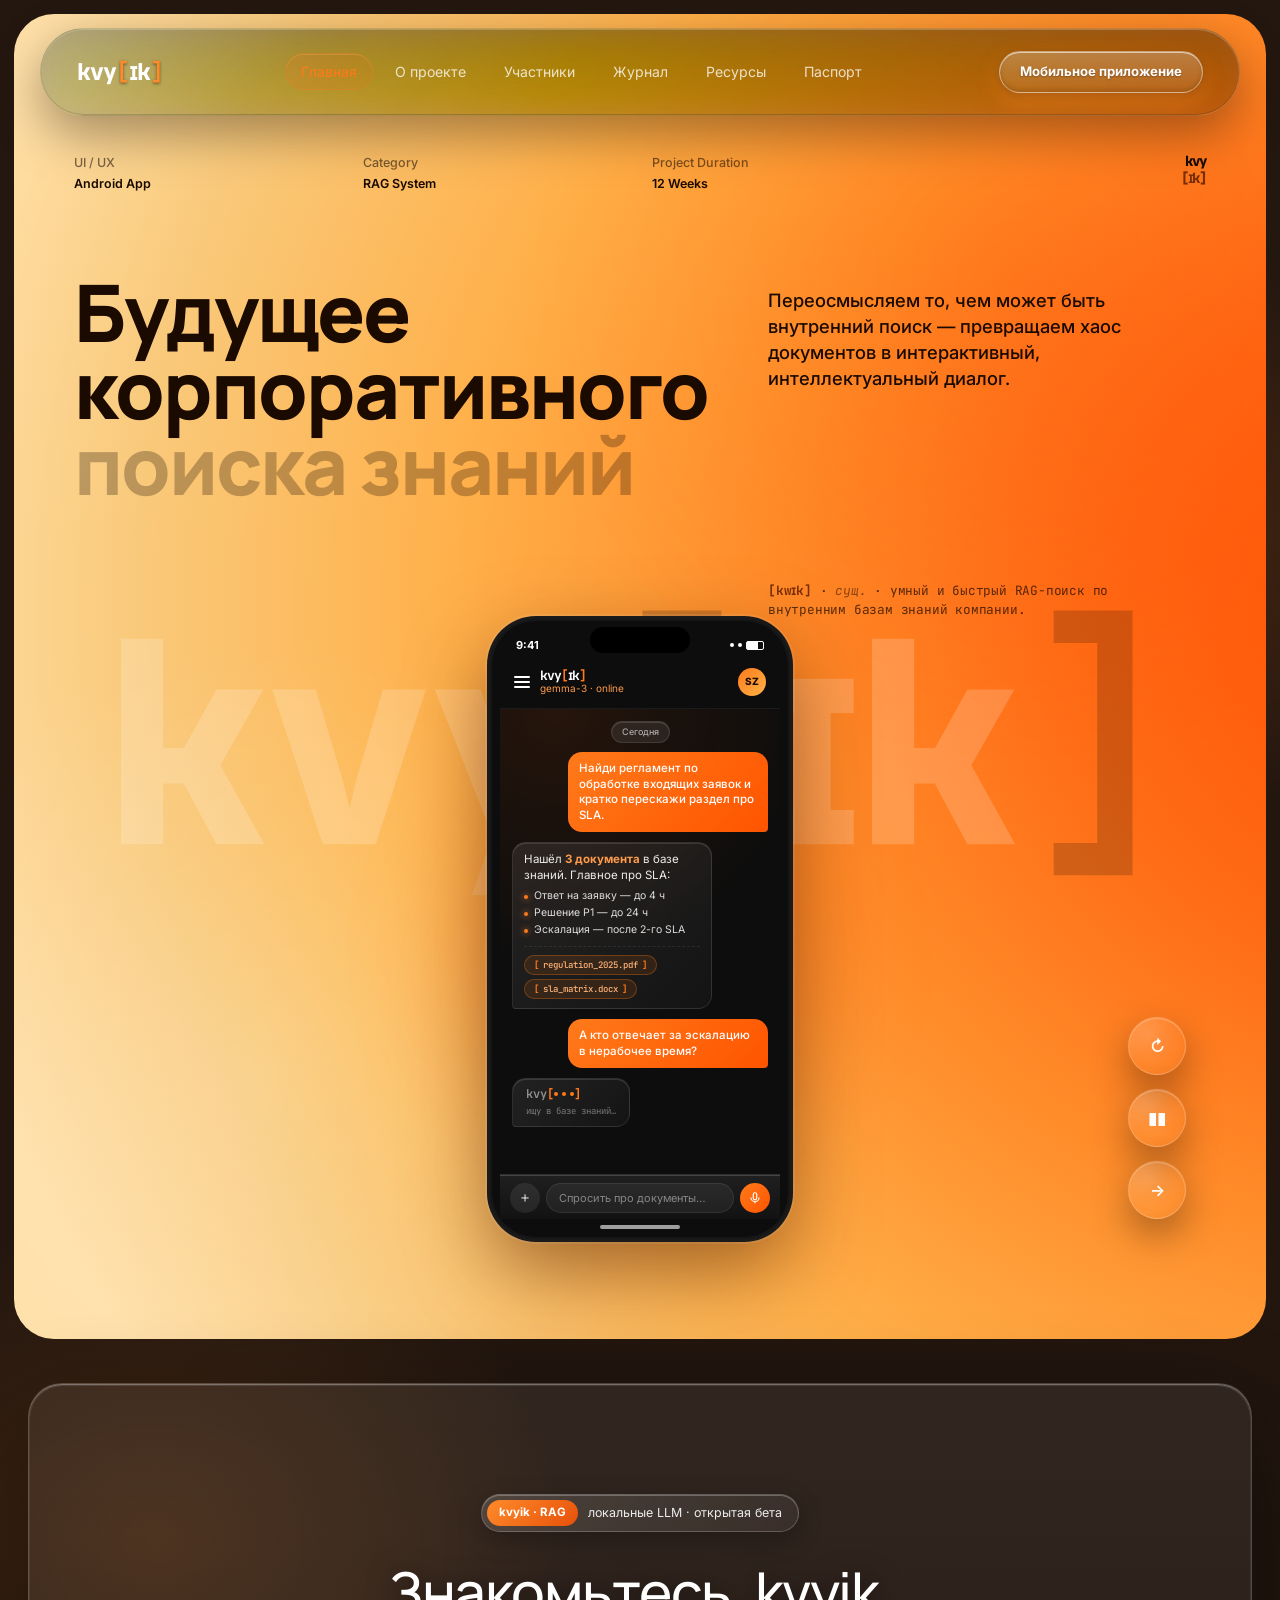
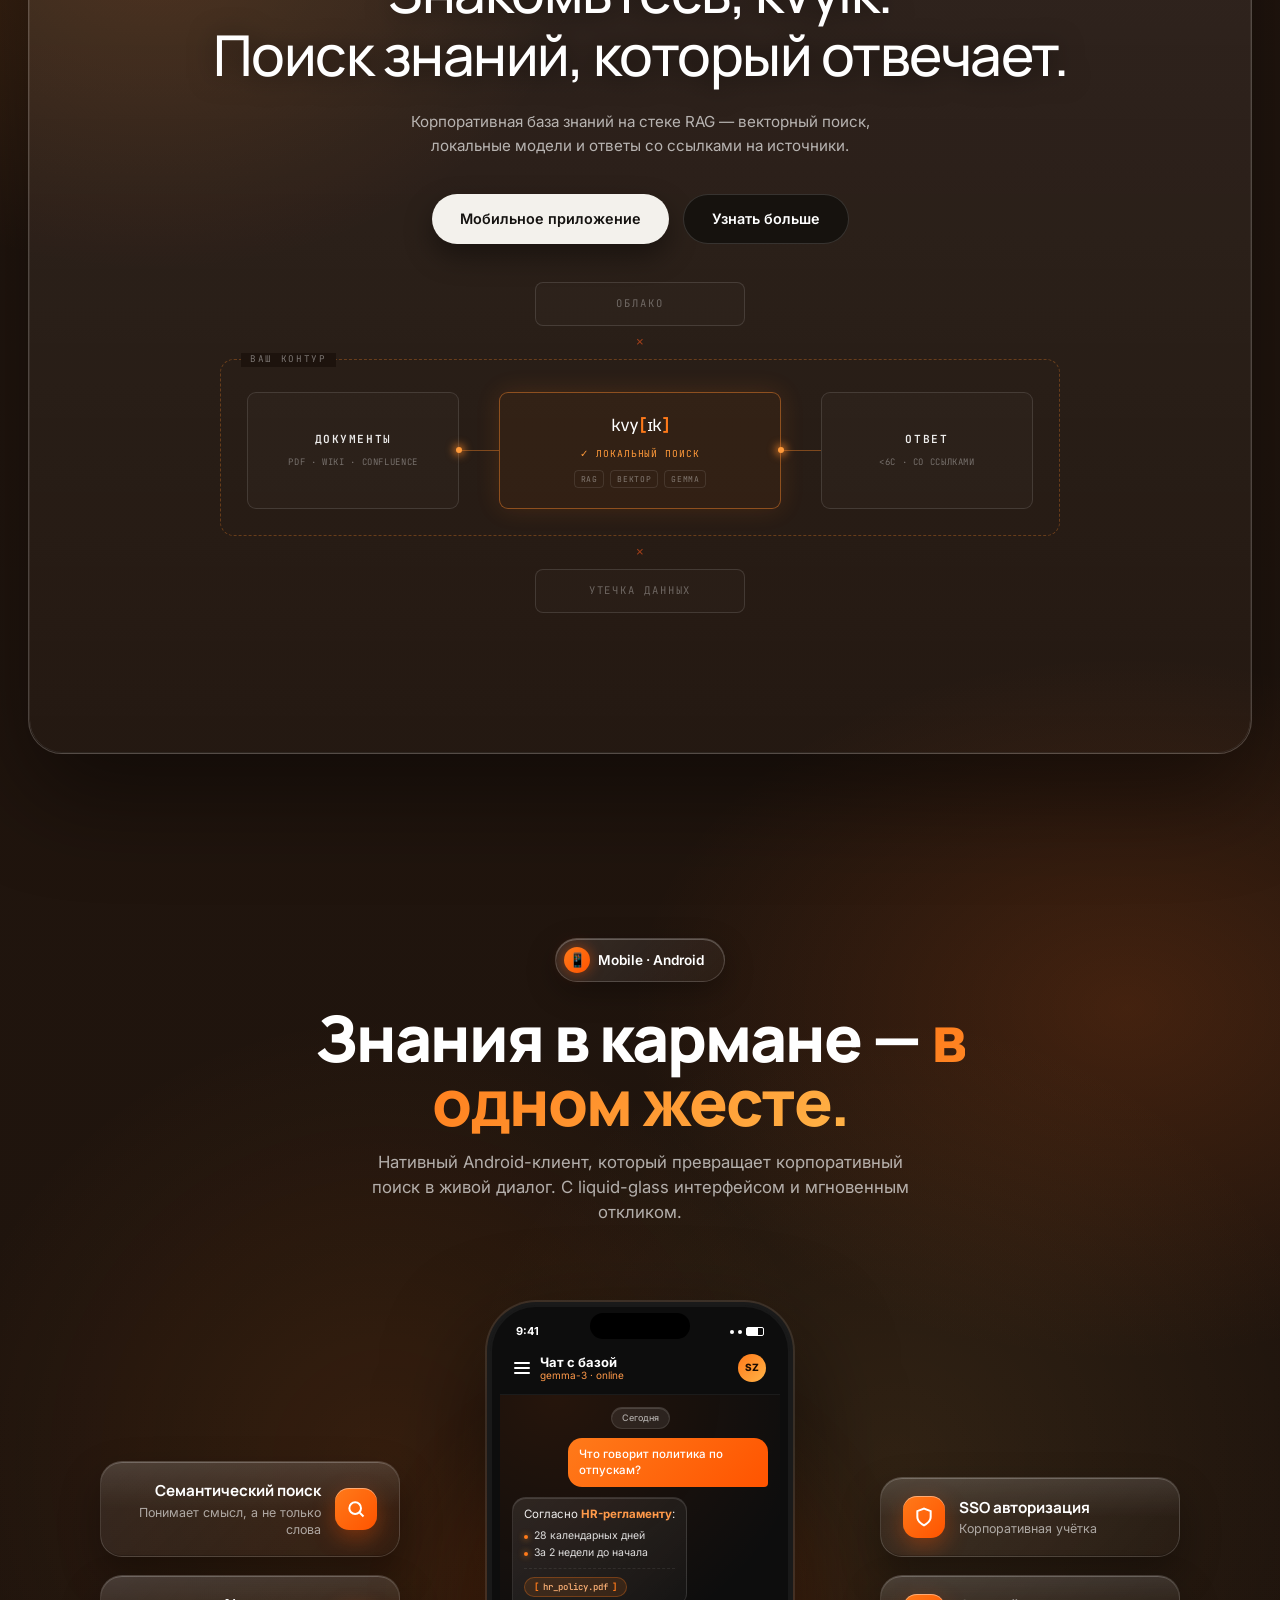
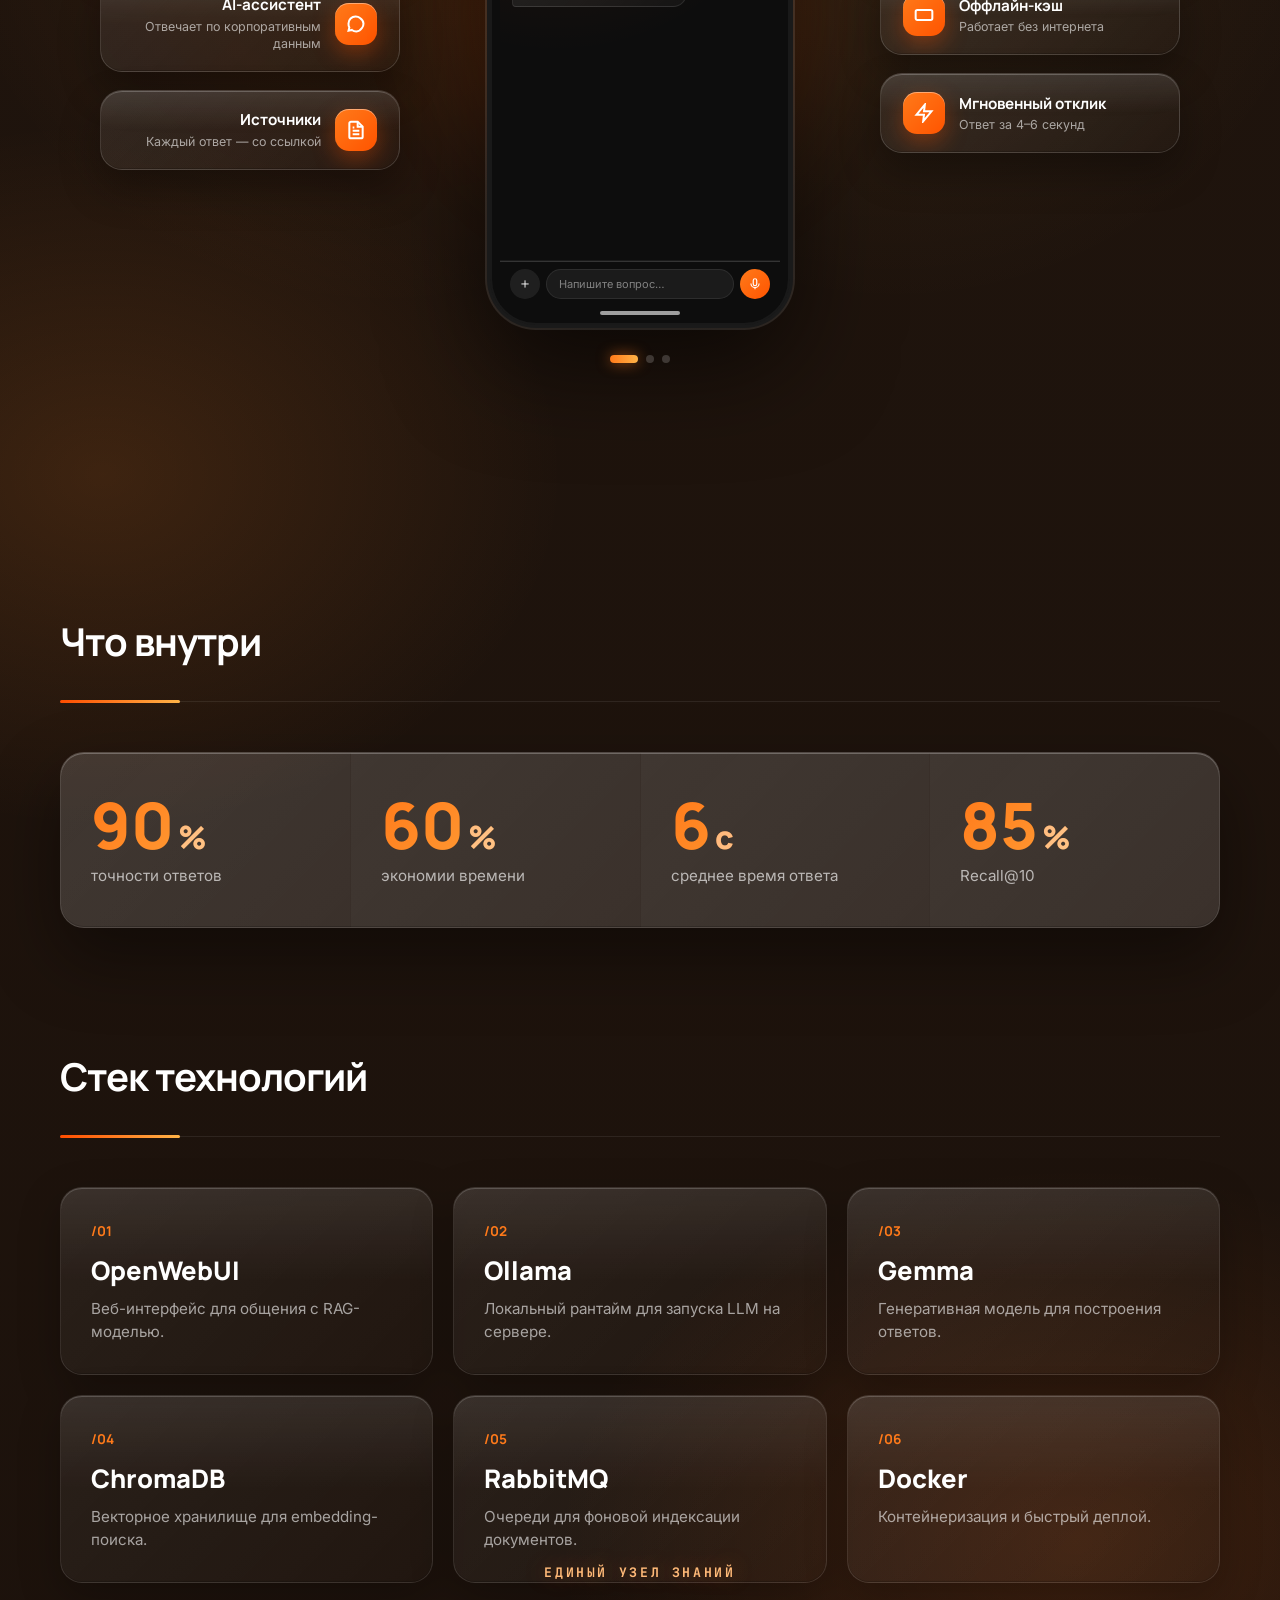
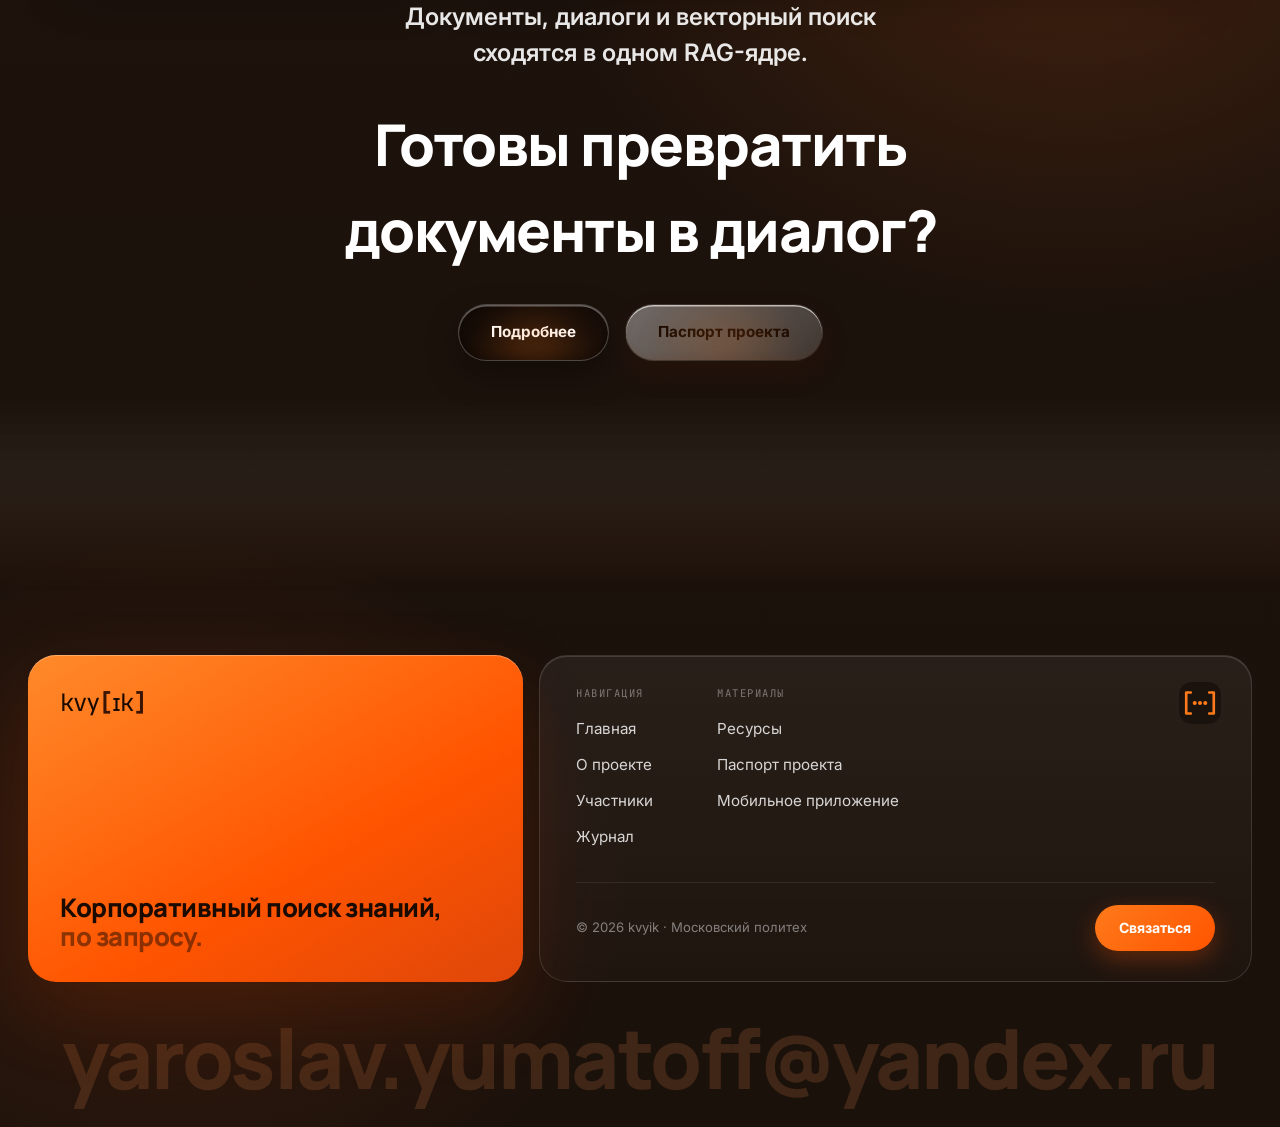
==== commit 08dbcf3b: "feat: add mobile glass menu" ====
--- a/site/index.html
+++ b/site/index.html
@@ -36,7 +36,19 @@
             <li><a href="resources.html">Ресурсы</a></li>
             <li><a href="passport.html">Паспорт</a></li>
         </ul>
-        <a href="mobile.html" class="nb-mob-btn">Мобильное приложение</a>
+        <a href="mobile.html" class="nb-mob-btn nb-mob-link">Мобильное приложение</a>
+        <button class="nb-mob-btn nb-menu-toggle" type="button" aria-expanded="false" aria-controls="nb-mobile-menu">
+            Меню
+        </button>
+    </div>
+    <div class="nb-mobile-menu" id="nb-mobile-menu" aria-hidden="true">
+        <a href="index.html" class="active-link">Главная</a>
+        <a href="about.html">О проекте</a>
+        <a href="team.html">Участники</a>
+        <a href="journal.html">Журнал</a>
+        <a href="resources.html">Ресурсы</a>
+        <a href="passport.html">Паспорт</a>
+        <a href="mobile.html">Мобильное приложение</a>
     </div>
 </nav>
 
@@ -669,7 +681,7 @@
         <h2>Готовы превратить документы в диалог?</h2>
         <div class="nb-cta-row">
             <a href="about.html" class="nb-cta-btn primary">Подробнее</a>
-            <a href="passport.html" class="nb-cta-btn ghost">Паспорт проекта</a>
+            <a href="passport.html" class="nb-cta-btn ghost core-trigger">Паспорт проекта</a>
         </div>
     </div>
 </section>
--- a/site/css/style.css
+++ b/site/css/style.css
@@ -275,6 +275,7 @@
     position:relative;
     color:#fff;
     text-decoration:none;
+    font-family:inherit;
     padding:10px 20px;
     border-radius:999px;
     font-weight:700;
@@ -284,6 +285,8 @@
     /* glass surface (sits on the already-blurred navbar) */
     background:linear-gradient(180deg, rgba(255,255,255,.24) 0%, rgba(255,255,255,.07) 100%);
     border:1px solid rgba(255,255,255,.4);
+    appearance:none;
+    -webkit-appearance:none;
     text-shadow:0 1px 2px rgba(20,8,0,.35);
     box-shadow:
         inset 0 1px 0 rgba(255,255,255,.6),     /* top highlight → volume */
@@ -291,6 +294,16 @@
         0 9px 22px rgba(255,138,42,.42),         /* soft glow underneath */
         0 3px 8px rgba(0,0,0,.25);
     transition:transform .25s ease, box-shadow .3s ease, background .3s ease;
+    cursor:pointer;
+}
+.nb-menu-toggle{display:none;}
+.nb-menu-toggle.open{
+    background:linear-gradient(180deg, rgba(255,138,42,.42), rgba(255,255,255,.12));
+    box-shadow:
+        inset 0 1px 0 rgba(255,255,255,.68),
+        inset 0 -2px 5px rgba(0,0,0,.16),
+        0 16px 38px rgba(255,100,24,.58),
+        0 5px 12px rgba(0,0,0,.3);
 }
 .nb-mob-btn:hover{
     transform:translateY(-2px) scale(1.05);
@@ -301,6 +314,79 @@
         0 14px 32px rgba(255,138,42,.6),
         0 5px 12px rgba(0,0,0,.3);
 }
+.nb-mobile-menu{
+    position:absolute;
+    top:calc(100% - 18px);
+    right:40px;
+    width:min(360px, calc(100vw - 32px));
+    padding:14px;
+    display:grid;
+    grid-template-columns:1fr;
+    gap:6px;
+    border-radius:26px;
+    background:
+        linear-gradient(180deg,
+            rgba(22,22,22,.72),
+            rgba(10,10,10,.58));
+    backdrop-filter:blur(24px) saturate(165%) brightness(1.08);
+    -webkit-backdrop-filter:blur(24px) saturate(165%) brightness(1.08);
+    border:1px solid rgba(255,255,255,.16);
+    box-shadow:
+        inset 0 1px 0 rgba(255,255,255,.22),
+        inset 0 -1px 0 rgba(0,0,0,.2),
+        0 28px 70px rgba(0,0,0,.5),
+        0 12px 38px rgba(255,90,20,.16);
+    opacity:0;
+    visibility:hidden;
+    transform:translateY(-10px) scale(.98);
+    transform-origin:90% 0;
+    pointer-events:none;
+    transition:opacity .24s ease,
+               visibility .24s ease,
+               transform .34s cubic-bezier(.2,.8,.2,1);
+}
+.nb-mobile-menu.open{
+    opacity:1;
+    visibility:visible;
+    transform:translateY(0) scale(1);
+    pointer-events:all;
+}
+.nb-mobile-menu a{
+    color:rgba(255,255,255,.82);
+    text-decoration:none;
+    padding:13px 16px;
+    border-radius:18px;
+    font-weight:700;
+    font-size:.95rem;
+    position:relative;
+    overflow:hidden;
+    isolation:isolate;
+    transition:color .24s ease,
+               transform .24s ease,
+               background .24s ease,
+               box-shadow .24s ease;
+}
+.nb-mobile-menu a::before{
+    content:"";
+    position:absolute;
+    inset:0;
+    border-radius:inherit;
+    background:linear-gradient(135deg,
+        rgba(255,122,26,.22),
+        rgba(255,255,255,.08));
+    border:1px solid rgba(255,170,80,.24);
+    opacity:0;
+    transition:opacity .24s ease;
+    z-index:-1;
+}
+.nb-mobile-menu a:hover,
+.nb-mobile-menu a.active-link{
+    color:#fff;
+    transform:translateX(4px);
+    box-shadow:0 10px 28px rgba(255,90,20,.16);
+}
+.nb-mobile-menu a:hover::before,
+.nb-mobile-menu a.active-link::before{opacity:1;}
 
 /* =========================
    HERO — orange/amber gradient
@@ -2112,6 +2198,8 @@
 /* primary CTA keeps a soft glow at rest, blooms on hover */
 .nb-cta-btn.primary::before{opacity:.55;}
 .nb-cta-btn.primary:hover::before{opacity:1;}
+.nb-cta-btn.core-trigger::before{opacity:.38;}
+.nb-cta-btn.core-trigger:hover::before{opacity:1;}
 
 .nb-cta-btn.primary{
     background:
@@ -3297,6 +3385,10 @@
     .nb-footer{padding:50px 24px 28px;}
     .nb-nav{padding:10px 16px;}
     .nb-links{display:none;}
+    .nb-nav-inner{padding:14px 18px;min-height:62px;gap:14px;}
+    .nb-mob-link{display:none;}
+    .nb-menu-toggle{display:inline-flex;align-items:center;justify-content:center;}
+    .nb-mobile-menu{right:16px;top:calc(100% - 6px);}
     .nb-bg-brand{font-size:120px;letter-spacing:-4px;}
 
     .nb-page-hero{padding:130px 24px 60px;}
@@ -4388,7 +4480,7 @@
     --cta-shield-opacity:0;
     --cta-shift:0px;
     position:relative;
-    background:#050505;
+    background:transparent;
     isolation:isolate;
 }
 @media(min-width:1001px){
